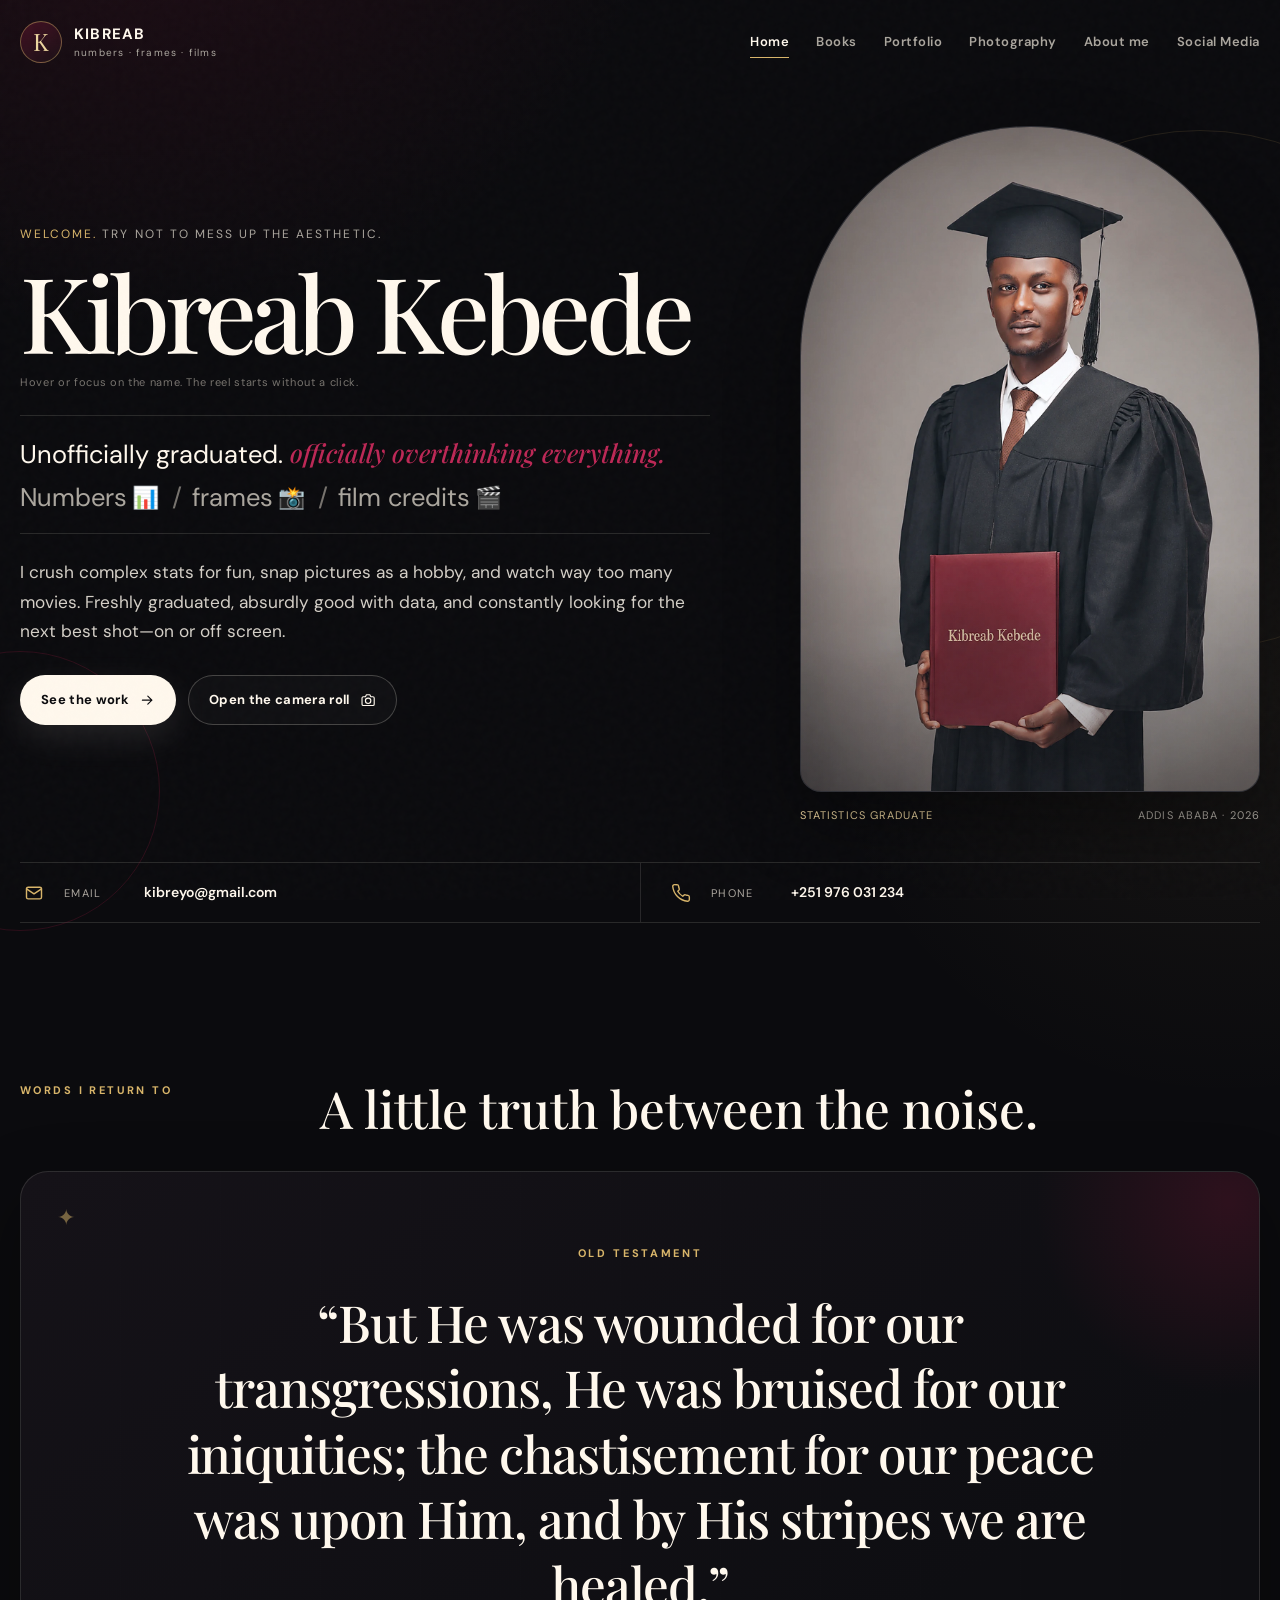
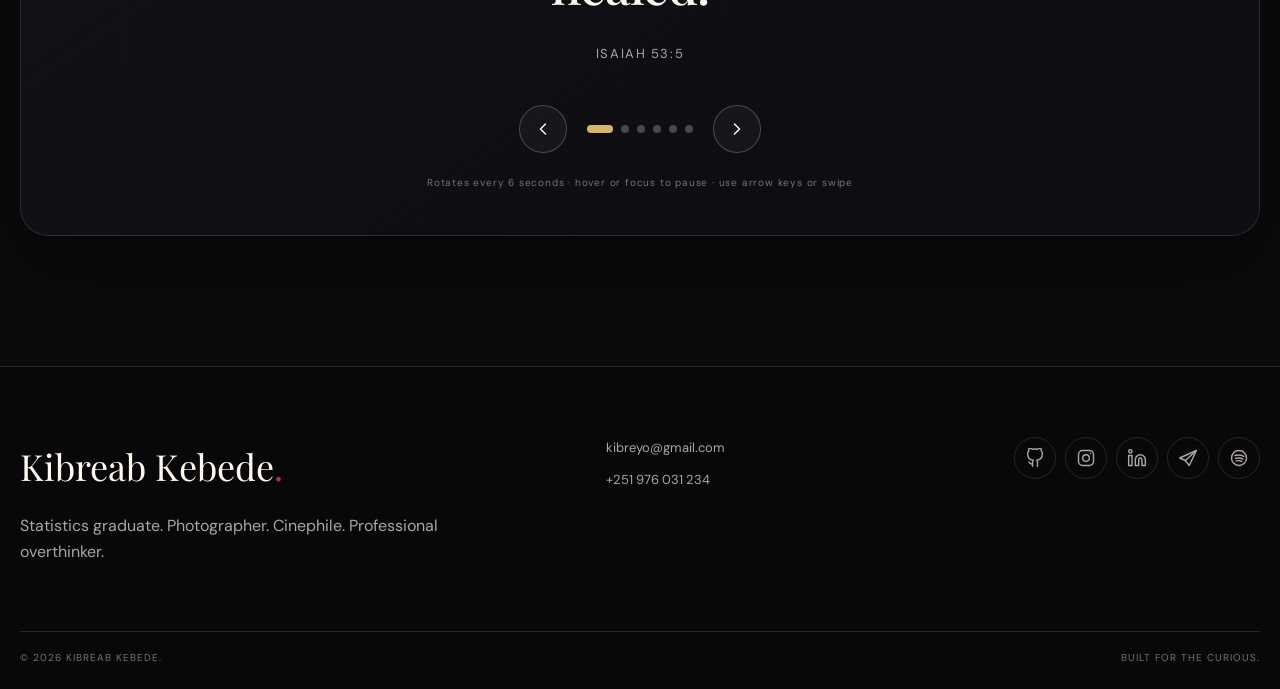
==== index.html @ a19b8426 "Add files via upload" ====
<!doctype html>
<html lang="en">
<head>
  <meta charset="utf-8">
  <meta name="viewport" content="width=device-width, initial-scale=1">
  <meta name="color-scheme" content="dark">
  <meta name="theme-color" content="#0b0b0e">
  <meta name="robots" content="index, follow, max-image-preview:large">
  <title>Kibreab Kebede | Numbers, Frames &amp; Film Credits</title>
  <meta name="description" content="Personal website of Kibreab Kebede, a Statistics graduate, photographer and cinephile based in Addis Ababa.">
  <meta property="og:type" content="website">
  <meta property="og:title" content="Kibreab Kebede | Numbers, Frames &amp; Film Credits">
  <meta property="og:description" content="Personal website of Kibreab Kebede, a Statistics graduate, photographer and cinephile based in Addis Ababa.">
  <meta property="og:image" content="./assets/images/og-card.jpg">
  <meta name="twitter:card" content="summary_large_image">
  <link rel="manifest" href="./site.webmanifest">
  <link rel="icon" type="image/png" href="./assets/images/favicon.png">
  <link rel="preconnect" href="https://fonts.googleapis.com">
  <link rel="preconnect" href="https://fonts.gstatic.com" crossorigin>
  <link href="https://fonts.googleapis.com/css2?family=DM+Sans:wght@400;500;600;700&family=Playfair+Display:ital,wght@0,500;0,600;1,500;1,600&display=swap" rel="stylesheet">
  <link rel="stylesheet" href="./assets/css/styles.css">
  <script type="application/ld+json">{"@context":"https://schema.org","@type":"Person","name":"Kibreab Kebede Debisa","alternateName":["Kibreab Kebede","Kibreabk"],"jobTitle":"B.Sc. Statistics Graduate","alumniOf":{"@type":"CollegeOrUniversity","name":"Addis Ababa University"},"address":{"@type":"PostalAddress","addressLocality":"Addis Ababa","addressCountry":"ET"},"email":"mailto:kibreyo@gmail.com","telephone":"+251976031234","sameAs":["https://github.com/Kibreabk","https://www.instagram.com/_bloodyo_/","https://www.linkedin.com/in/kibreab-k-debisa-b67534243/","https://t.me/kibreyo","https://open.spotify.com/user/31jcsq52xo3aqpzcsohljddeokte"]}</script>
  <noscript><style>[data-reveal]{opacity:1!important;transform:none!important}</style></noscript>
</head>
<body data-page="home">

<svg class="svg-sprite" aria-hidden="true" focusable="false">
  <symbol id="i-menu" viewBox="0 0 24 24"><path d="M4 7h16M4 12h16M4 17h16"/></symbol>
  <symbol id="i-close" viewBox="0 0 24 24"><path d="m6 6 12 12M18 6 6 18"/></symbol>
  <symbol id="i-arrow" viewBox="0 0 24 24"><path d="M5 12h14M13 6l6 6-6 6"/></symbol>
  <symbol id="i-external" viewBox="0 0 24 24"><path d="M14 4h6v6M20 4 10 14M20 14v5a1 1 0 0 1-1 1H5a1 1 0 0 1-1-1V5a1 1 0 0 1 1-1h5"/></symbol>
  <symbol id="i-download" viewBox="0 0 24 24"><path d="M12 3v12M7 10l5 5 5-5M5 21h14"/></symbol>
  <symbol id="i-mail" viewBox="0 0 24 24"><rect x="3" y="5" width="18" height="14" rx="2"/><path d="m3 7 9 6 9-6"/></symbol>
  <symbol id="i-phone" viewBox="0 0 24 24"><path d="M22 16.9v3a2 2 0 0 1-2.2 2A19.8 19.8 0 0 1 2.1 4.2 2 2 0 0 1 4.1 2h3a2 2 0 0 1 2 1.7c.1 1 .4 2 .7 2.8a2 2 0 0 1-.4 2.1L8.1 9.9a16 16 0 0 0 6 6l1.3-1.3a2 2 0 0 1 2.1-.4c.9.3 1.8.6 2.8.7a2 2 0 0 1 1.7 2Z"/></symbol>
  <symbol id="i-chevron-left" viewBox="0 0 24 24"><path d="m15 18-6-6 6-6"/></symbol>
  <symbol id="i-chevron-right" viewBox="0 0 24 24"><path d="m9 18 6-6-6-6"/></symbol>
  <symbol id="i-camera" viewBox="0 0 24 24"><path d="M14.5 4 16 7h3a2 2 0 0 1 2 2v9a2 2 0 0 1-2 2H5a2 2 0 0 1-2-2V9a2 2 0 0 1 2-2h3l1.5-3h5Z"/><circle cx="12" cy="13" r="4"/></symbol>
  <symbol id="i-book" viewBox="0 0 24 24"><path d="M4 4h6a4 4 0 0 1 4 4v12a4 4 0 0 0-4-4H4Z"/><path d="M20 4h-6v16a4 4 0 0 1 4-4h2Z"/></symbol>
  <symbol id="i-code" viewBox="0 0 24 24"><path d="m8 9-4 3 4 3M16 9l4 3-4 3M14 5l-4 14"/></symbol>
  <symbol id="i-play" viewBox="0 0 24 24"><path d="m8 5 11 7-11 7Z"/></symbol>
  <symbol id="i-github" viewBox="0 0 24 24"><path d="M15 22v-4a4.8 4.8 0 0 0-1-3.5c3.3-.4 6.8-1.6 6.8-7.4A5.8 5.8 0 0 0 19.3 3 5.4 5.4 0 0 0 19.1 0S17.9-.4 15 1.5a13.4 13.4 0 0 0-6 0C6.1-.4 4.9 0 4.9 0A5.4 5.4 0 0 0 4.7 3a5.8 5.8 0 0 0-1.5 4.1c0 5.8 3.5 7 6.8 7.4A4.8 4.8 0 0 0 9 18v4M9 19c-3 .9-3-1.5-4.2-2"/></symbol>
  <symbol id="i-linkedin" viewBox="0 0 24 24"><path d="M16 8a6 6 0 0 1 6 6v7h-4v-7a2 2 0 0 0-4 0v7h-4v-7a6 6 0 0 1 6-6ZM2 9h4v12H2z"/><circle cx="4" cy="4" r="2"/></symbol>
  <symbol id="i-instagram" viewBox="0 0 24 24"><rect x="3" y="3" width="18" height="18" rx="5"/><circle cx="12" cy="12" r="4"/><circle class="icon-fill" cx="17.5" cy="6.5" r=".9"/></symbol>
  <symbol id="i-telegram" viewBox="0 0 24 24"><path d="m22 3-8.5 18-4.8-6-6.7-3Z"/><path d="m8.7 15 4.2-3.6L22 3"/></symbol>
  <symbol id="i-spotify" viewBox="0 0 24 24"><circle cx="12" cy="12" r="9"/><path d="M7 9c3.8-1.1 7.7-.7 10.6 1M7.8 12.4c3-.8 6.4-.4 8.9.8M8.6 15.5c2.3-.6 4.9-.3 6.8.7"/></symbol>
  <symbol id="i-facebook" viewBox="0 0 24 24"><path d="M14 8h4V3h-4a6 6 0 0 0-6 6v3H5v5h3v5h5v-5h4l1-5h-5V9a1 1 0 0 1 1-1Z"/></symbol>
  <symbol id="i-cross" viewBox="0 0 24 24"><path d="M10 2h4v7h6v4h-6v9h-4v-9H4V9h6Z"/></symbol>
  <symbol id="i-music" viewBox="0 0 24 24"><path d="M9 18V5l10-2v13"/><circle cx="6" cy="18" r="3"/><circle cx="16" cy="16" r="3"/></symbol>
  <symbol id="i-walk" viewBox="0 0 24 24"><circle cx="13" cy="4" r="2"/><path d="m9 22 2-7-3-3 2-5 5 2 2 4M11 15l5 2 2 5M9 8 5 12"/></symbol>
  <symbol id="i-food" viewBox="0 0 24 24"><path d="M4 10h16M6 10c0-4 2.5-7 6-7s6 3 6 7M5 14h14a4 4 0 0 1-4 4H9a4 4 0 0 1-4-4ZM7 21h10"/></symbol>
  <symbol id="i-film" viewBox="0 0 24 24"><rect x="3" y="4" width="18" height="16" rx="2"/><path d="M7 4v16M17 4v16M3 9h4M3 15h4M17 9h4M17 15h4"/></symbol>
  <symbol id="i-football" viewBox="0 0 24 24"><circle cx="12" cy="12" r="9"/><path d="m12 7 4 3-1.5 5h-5L8 10ZM4 10l4 0M16 10l4-1M9.5 15l-2.5 4M14.5 15l2.5 4"/></symbol>
  <symbol id="i-basketball" viewBox="0 0 24 24"><circle cx="12" cy="12" r="9"/><path d="M3.5 8.5c5 2 8.5 6 10 12M20.5 15.5c-5-2-8.5-6-10-12M12 3c1.5 5 .5 10-4 17M3 12h18"/></symbol>
  <symbol id="i-map" viewBox="0 0 24 24"><path d="m3 6 6-3 6 3 6-3v15l-6 3-6-3-6 3Z"/><path d="M9 3v15M15 6v15"/></symbol>
  <symbol id="i-family" viewBox="0 0 24 24"><circle cx="9" cy="8" r="3"/><circle cx="17" cy="9" r="2.5"/><path d="M3 21v-3a6 6 0 0 1 12 0v3M14 15a5 5 0 0 1 7 4v2"/></symbol>
  <symbol id="i-age" viewBox="0 0 24 24"><path d="M6 21v-9h12v9M9 12V8h6v4M12 3v5"/><path d="M10 3h4"/></symbol>
  <symbol id="i-pause" viewBox="0 0 24 24"><path d="M8 5v14M16 5v14"/></symbol>
</svg>

<a class="skip-link" href="#main-content">Skip to main content</a>
<header class="site-header" data-header>
  <div class="shell header-inner">
    <a class="brand" href="./" aria-label="Kibreab Kebede — home">
      <span class="brand-monogram">K</span>
      <span class="brand-copy"><strong>Kibreab</strong><small>numbers · frames · films</small></span>
    </a>
    <button class="nav-toggle" type="button" aria-label="Open navigation" aria-controls="site-nav" aria-expanded="false" data-nav-toggle><svg class="" aria-hidden="true"><use href="#i-menu"></use></svg></button>
    <nav class="site-nav" id="site-nav" aria-label="Primary navigation" data-nav><a href="./" aria-current="page">Home</a><a href="books/">Books</a><a href="portfolio/">Portfolio</a><a href="photography/">Photography</a><a href="about/">About me</a><a href="social-media/">Social Media</a></nav>
  </div>
</header>
<main id="main-content" tabindex="-1">
<section class="home-hero" aria-labelledby="home-title">
  <div class="hero-orbit orbit-one" aria-hidden="true"></div><div class="hero-orbit orbit-two" aria-hidden="true"></div>
  <div class="shell hero-grid">
    <div class="hero-copy" data-reveal>
      <p class="hero-kicker"><span>Welcome.</span> Try not to mess up the aesthetic.</p>
      <div class="name-stage" data-name-stage tabindex="0" aria-describedby="name-instruction">
        <h1 class="name-display" id="home-title" data-name-display data-default-image="assets/images/photos/display/hero-kibreab.webp">Kibreab Kebede</h1>
        <div class="name-film" aria-hidden="true" data-name-film>
          <figure><img src="assets/images/photos/thumbs/modern-addis.webp" alt=""><span>numbers</span></figure>
          <figure><img src="assets/images/photos/thumbs/after-rain.webp" alt=""><span>frames</span></figure>
          <figure><img src="assets/images/photos/thumbs/moment-standing.webp" alt=""><span>stories</span></figure>
        </div>
      </div>
      <p class="name-instruction" id="name-instruction">Hover or focus on the name. The reel starts without a click.</p>
      <div class="kinetic-copy" aria-label="Personal headlines">
        <p><span>Unofficially graduated.</span> <em>officially overthinking everything.</em></p>
        <p class="creative-line"><span>Numbers <b aria-hidden="true">📊</b></span><span>frames <b aria-hidden="true">📸</b></span><span>film credits <b aria-hidden="true">🎬</b></span></p>
      </div>
      <p class="hero-bio">I crush complex stats for fun, snap pictures as a hobby, and watch way too many movies. Freshly graduated, absurdly good with data, and constantly looking for the next best shot—on or off screen.</p>
      <div class="hero-actions">
        <a class="button button-primary" href="portfolio/">See the work <svg class="" aria-hidden="true"><use href="#i-arrow"></use></svg></a>
        <a class="button button-ghost" href="photography/">Open the camera roll <svg class="" aria-hidden="true"><use href="#i-camera"></use></svg></a>
      </div>
    </div>
    <figure class="hero-portrait" data-reveal data-reveal-delay="1">
      <div class="portrait-number" aria-hidden="true">26</div>
      <div class="portrait-frame">
        <picture>
          <source srcset="assets/images/photos/display/hero-kibreab.webp 1920w, assets/images/photos/full/hero-kibreab.webp 3840w" sizes="(max-width: 820px) 92vw, 42vw" type="image/webp">
          <img src="assets/images/photos/display/hero-kibreab.webp" width="1278" height="1920" alt="Kibreab Kebede in graduation regalia holding a personalized diploma folder" fetchpriority="high">
        </picture>
      </div>
      <figcaption><span>Statistics graduate</span><span>Addis Ababa · 2026</span></figcaption>
    </figure>
  </div>
  <div class="shell contact-tape" data-reveal data-reveal-delay="2">
    <a href="mailto:kibreyo@gmail.com"><svg class="" aria-hidden="true"><use href="#i-mail"></use></svg><span>Email</span><strong>kibreyo@gmail.com</strong></a>
    <a href="tel:+251976031234"><svg class="" aria-hidden="true"><use href="#i-phone"></use></svg><span>Phone</span><strong>+251 976 031 234</strong></a>
  </div>
</section>
<section class="verse-section" aria-labelledby="verse-heading">
  <div class="shell">
    <div class="section-intro compact" data-reveal><p class="section-label">Words I return to</p><h2 id="verse-heading">A little truth between the noise.</h2></div>
    <div class="verse-carousel" data-verse-carousel tabindex="0" role="region" aria-roledescription="carousel" aria-label="Bible verses">
      <div class="verse-noise" aria-hidden="true"></div>
      <p class="verse-category" data-verse-category>OLD TESTAMENT</p>
      <div class="verse-slide" aria-live="polite" aria-atomic="true">
        <blockquote data-verse-text>“But He was wounded for our transgressions, He was bruised for our iniquities; the chastisement for our peace was upon Him, and by His stripes we are healed.”</blockquote>
        <cite data-verse-reference>Isaiah 53:5</cite>
      </div>
      <div class="verse-controls">
        <button type="button" class="round-button" data-verse-prev aria-label="Show previous Bible verse"><svg class="" aria-hidden="true"><use href="#i-chevron-left"></use></svg></button>
        <div class="verse-dots" data-verse-dots aria-label="Choose a Bible verse"></div>
        <button type="button" class="round-button" data-verse-next aria-label="Show next Bible verse"><svg class="" aria-hidden="true"><use href="#i-chevron-right"></use></svg></button>
      </div>
      <p class="carousel-note">Rotates every 6 seconds · hover or focus to pause · use arrow keys or swipe</p>
    </div>
  </div>
</section></main>

<footer class="site-footer">
  <div class="shell footer-grid">
    <div><a class="footer-brand" href="./">Kibreab Kebede<span>.</span></a><p>Statistics graduate. Photographer. Cinephile. Professional overthinker.</p></div>
    <div class="footer-links"><a href="mailto:kibreyo@gmail.com">kibreyo@gmail.com</a><a href="tel:+251976031234">+251 976 031 234</a></div>
    <div class="footer-social" aria-label="Social links">
      <a href="https://github.com/Kibreabk" target="_blank" rel="noopener noreferrer" aria-label="GitHub"><svg class="" aria-hidden="true"><use href="#i-github"></use></svg></a>
      <a href="https://www.instagram.com/_bloodyo_/" target="_blank" rel="noopener noreferrer" aria-label="Instagram"><svg class="" aria-hidden="true"><use href="#i-instagram"></use></svg></a>
      <a href="https://www.linkedin.com/in/kibreab-k-debisa-b67534243/" target="_blank" rel="noopener noreferrer" aria-label="LinkedIn"><svg class="" aria-hidden="true"><use href="#i-linkedin"></use></svg></a>
      <a href="https://t.me/kibreyo" target="_blank" rel="noopener noreferrer" aria-label="Telegram"><svg class="" aria-hidden="true"><use href="#i-telegram"></use></svg></a>
      <a href="https://open.spotify.com/user/31jcsq52xo3aqpzcsohljddeokte?si=e8adce74fa0a40b6" target="_blank" rel="noopener noreferrer" aria-label="Spotify"><svg class="" aria-hidden="true"><use href="#i-spotify"></use></svg></a>
    </div>
  </div>
  <div class="shell footer-bottom"><span>© <span data-year>2026</span> Kibreab Kebede.</span><span>Built for the curious.</span></div>
</footer>
<script src="./assets/js/main.js" defer></script>
<script src="./assets/js/verses.js" defer></script>
</body>
</html>
---- assets/css/styles.css ----
:root {
  --bg: #0b0b0e;
  --bg-soft: #111116;
  --surface: #15151b;
  --surface-2: #1b1a20;
  --surface-3: #221f25;
  --ink: #fff8ed;
  --muted: #aba69e;
  --muted-2: #77736e;
  --line: rgba(255, 248, 237, .12);
  --line-strong: rgba(255, 248, 237, .22);
  --burgundy: #8e183d;
  --burgundy-bright: #bd2856;
  --gold: #d8b56a;
  --gold-soft: #ecd59f;
  --blue: #5e8da0;
  --green: #1ed760;
  --telegram: #32a9e0;
  --linkedin: #0a66c2;
  --instagram: #d94682;
  --max: 1240px;
  --display: "Playfair Display", Georgia, serif;
  --sans: "DM Sans", system-ui, -apple-system, BlinkMacSystemFont, "Segoe UI", sans-serif;
  --ease: cubic-bezier(.2,.8,.2,1);
  --shadow: 0 28px 70px rgba(0,0,0,.38);
}

* { box-sizing: border-box; }
html { scroll-behavior: smooth; background: var(--bg); }
body {
  margin: 0;
  min-width: 320px;
  color: var(--ink);
  background:
    radial-gradient(circle at 10% -10%, rgba(142,24,61,.19), transparent 35rem),
    radial-gradient(circle at 96% 30%, rgba(216,181,106,.06), transparent 26rem),
    var(--bg);
  font-family: var(--sans);
  font-size: 16px;
  line-height: 1.65;
  overflow-x: hidden;
  text-rendering: optimizeLegibility;
  -webkit-font-smoothing: antialiased;
}
body::before {
  content: "";
  position: fixed;
  inset: 0;
  z-index: 50;
  pointer-events: none;
  opacity: .025;
  background-image: url("data:image/svg+xml,%3Csvg viewBox='0 0 180 180' xmlns='http://www.w3.org/2000/svg'%3E%3Cfilter id='n'%3E%3CfeTurbulence type='fractalNoise' baseFrequency='.72' numOctaves='3' stitchTiles='stitch'/%3E%3C/filter%3E%3Crect width='100%25' height='100%25' filter='url(%23n)' opacity='.8'/%3E%3C/svg%3E");
}
img { display: block; max-width: 100%; height: auto; }
a { color: inherit; text-decoration: none; }
button, input, textarea { font: inherit; }
button { color: inherit; }
::selection { background: var(--burgundy); color: white; }
:focus-visible { outline: 2px solid var(--gold); outline-offset: 4px; }

.svg-sprite { position: absolute; width: 0; height: 0; overflow: hidden; }
svg { width: 1.25em; height: 1.25em; fill: none; stroke: currentColor; stroke-width: 1.7; stroke-linecap: round; stroke-linejoin: round; }
.icon-fill { fill: currentColor; stroke: none; }
.shell { width: min(calc(100% - 40px), var(--max)); margin-inline: auto; }
.skip-link { position: fixed; left: 18px; top: -80px; z-index: 1000; padding: 12px 16px; background: var(--ink); color: var(--bg); border-radius: 10px; }
.skip-link:focus { top: 18px; }

.site-header {
  position: fixed;
  inset: 0 0 auto;
  z-index: 40;
  transition: background .35s var(--ease), border-color .35s var(--ease), transform .35s var(--ease);
  border-bottom: 1px solid transparent;
}
.site-header.is-scrolled { background: rgba(11,11,14,.84); backdrop-filter: blur(18px); border-color: var(--line); }
.header-inner { min-height: 84px; display: flex; align-items: center; justify-content: space-between; gap: 28px; }
.brand { display: inline-flex; align-items: center; gap: 12px; flex: none; }
.brand-monogram {
  display: grid; place-items: center; width: 42px; height: 42px;
  border: 1px solid rgba(216,181,106,.45); border-radius: 50%;
  font-family: var(--display); font-size: 24px; color: var(--gold-soft);
  background: linear-gradient(145deg, rgba(142,24,61,.35), rgba(255,255,255,.02));
}
.brand-copy { display: flex; flex-direction: column; line-height: 1.1; }
.brand-copy strong { font-size: 15px; letter-spacing: .08em; text-transform: uppercase; }
.brand-copy small { color: var(--muted); font-size: 10px; letter-spacing: .12em; margin-top: 5px; }
.site-nav { display: flex; align-items: center; justify-content: flex-end; gap: clamp(16px,2.1vw,32px); margin-left: auto; }
.site-nav a { position: relative; color: var(--muted); font-size: 13px; font-weight: 600; letter-spacing: .04em; padding: 12px 0; transition: color .25s; white-space: nowrap; }
.site-nav a::after { content: ""; position: absolute; left: 0; right: 100%; bottom: 7px; height: 1px; background: var(--gold); transition: right .3s var(--ease); }
.site-nav a:hover, .site-nav a[aria-current="page"] { color: var(--ink); }
.site-nav a:hover::after, .site-nav a[aria-current="page"]::after { right: 0; }
.nav-toggle { display: none; width: 44px; height: 44px; border: 1px solid var(--line); background: var(--surface); border-radius: 50%; align-items: center; justify-content: center; cursor: pointer; }

main { min-height: 80vh; }
[data-reveal] { opacity: 0; transform: translateY(24px); transition: opacity .8s var(--ease), transform .8s var(--ease); transition-delay: calc(var(--reveal-delay, 0) * 120ms); }
[data-reveal].is-visible { opacity: 1; transform: none; }
[data-reveal-delay="1"] { --reveal-delay: 1; }
[data-reveal-delay="2"] { --reveal-delay: 2; }

.button {
  display: inline-flex; align-items: center; justify-content: center; gap: 10px;
  min-height: 50px; padding: 12px 20px; border-radius: 999px; border: 1px solid transparent;
  font-weight: 700; font-size: 13px; letter-spacing: .025em; cursor: pointer;
  transition: transform .25s var(--ease), background .25s, color .25s, border-color .25s, box-shadow .25s;
}
.button:hover { transform: translateY(-2px); }
.button-primary { background: var(--ink); color: var(--bg); box-shadow: 0 12px 35px rgba(255,248,237,.1); }
.button-primary:hover { background: var(--gold-soft); box-shadow: 0 16px 40px rgba(216,181,106,.15); }
.button-ghost { border-color: var(--line-strong); background: rgba(255,255,255,.025); color: var(--ink); }
.button-ghost:hover { border-color: var(--gold); color: var(--gold-soft); }
.button-small { min-height: 42px; padding-inline: 16px; font-size: 12px; }
.text-button { display: inline-flex; align-items: center; gap: 8px; padding: 8px 0; border-bottom: 1px solid var(--line-strong); font-weight: 700; font-size: 13px; color: var(--gold-soft); transition: border-color .2s, color .2s; }
.text-button:hover { color: white; border-color: white; }
.round-button { width: 48px; height: 48px; border-radius: 50%; border: 1px solid var(--line-strong); background: rgba(255,255,255,.035); display: inline-grid; place-items: center; cursor: pointer; transition: transform .25s, border-color .25s, background .25s; }
.round-button:hover { transform: translateY(-2px); border-color: var(--gold); background: rgba(216,181,106,.08); }
.section-label, .page-kicker { color: var(--gold); font-size: 11px; font-weight: 700; letter-spacing: .22em; text-transform: uppercase; margin: 0 0 16px; }
.section-intro { display: grid; grid-template-columns: 260px 1fr; align-items: start; gap: 40px; margin-bottom: 52px; }
.section-intro h2, .collection-heading h2 { margin: 0; font-family: var(--display); font-size: clamp(34px,4vw,58px); font-weight: 500; line-height: 1.08; max-width: 850px; }
.section-intro.compact { margin-bottom: 34px; }

/* Home */
.home-hero { min-height: 100svh; padding: 126px 0 48px; position: relative; display: flex; flex-direction: column; justify-content: center; overflow: hidden; }
.hero-orbit { position: absolute; border: 1px solid rgba(216,181,106,.12); border-radius: 50%; pointer-events: none; }
.orbit-one { width: 520px; height: 520px; right: -180px; top: 130px; animation: slowSpin 28s linear infinite; }
.orbit-two { width: 280px; height: 280px; left: -120px; bottom: 40px; border-color: rgba(142,24,61,.25); animation: slowSpin 20s linear infinite reverse; }
@keyframes slowSpin { to { transform: rotate(360deg); } }
.hero-grid { display: grid; grid-template-columns: minmax(0,1.08fr) minmax(360px,.72fr); align-items: center; gap: clamp(40px,7vw,96px); }
.hero-copy { position: relative; z-index: 2; }
.hero-kicker { margin: 0 0 20px; font-size: 12px; text-transform: uppercase; letter-spacing: .17em; color: var(--muted); }
.hero-kicker span { color: var(--gold); }
.name-stage { position: relative; display: inline-block; margin-bottom: 10px; isolation: isolate; }
.name-display {
  position: relative; z-index: 2; margin: 0; max-width: 780px;
  font-family: var(--display); font-weight: 500; font-size: clamp(68px,8.2vw,126px); line-height: .86; letter-spacing: -.055em;
  transition: color .45s, filter .45s, transform .45s var(--ease); cursor: crosshair;
}
.name-stage.is-playing .name-display {
  color: transparent; -webkit-background-clip: text; background-clip: text;
  background-image: var(--name-image); background-size: cover; background-position: center 35%;
  filter: saturate(.92) contrast(1.1); transform: translateX(5px);
}
.name-film { position: absolute; inset: -28px -76px -24px -38px; z-index: 1; pointer-events: none; opacity: 0; transition: opacity .35s; }
.name-stage.is-playing .name-film { opacity: 1; }
.name-film figure { position: absolute; margin: 0; width: 92px; padding: 6px 6px 20px; background: #e8dfcf; box-shadow: 0 16px 28px rgba(0,0,0,.42); transform: scale(.7) rotate(var(--r)); opacity: 0; transition: transform .55s var(--ease), opacity .45s; }
.name-film figure:nth-child(1) { --r: -8deg; left: -42px; top: -42px; }
.name-film figure:nth-child(2) { --r: 7deg; right: -18px; top: -54px; }
.name-film figure:nth-child(3) { --r: -3deg; right: 34px; bottom: -46px; }
.name-stage.is-playing .name-film figure { transform: scale(1) rotate(var(--r)); opacity: 1; }
.name-film img { width: 100%; aspect-ratio: 1; object-fit: cover; }
.name-film span { color: #15151b; font-family: var(--display); font-size: 10px; position: absolute; bottom: 4px; left: 7px; }
.name-instruction { margin: 8px 0 24px; color: var(--muted-2); font-size: 11px; letter-spacing: .06em; }
.kinetic-copy { padding: 20px 0 18px; border-block: 1px solid var(--line); max-width: 730px; }
.kinetic-copy p { margin: 0; font-size: clamp(18px,2vw,28px); line-height: 1.32; }
.kinetic-copy p:first-child { overflow: hidden; }
.kinetic-copy p:first-child span { color: var(--ink); }
.kinetic-copy p:first-child em { color: var(--burgundy-bright); font-family: var(--display); font-weight: 500; }
.creative-line { display: flex; gap: 10px; flex-wrap: wrap; margin-top: 9px!important; color: var(--muted); }
.creative-line span { position: relative; display: inline-flex; align-items: center; gap: 5px; }
.creative-line span:not(:last-child)::after { content: "/"; color: var(--muted-2); margin-left: 8px; }
.creative-line b { font-style: normal; font-size: .85em; animation: emojiFloat 3s ease-in-out infinite; }
.creative-line span:nth-child(2) b { animation-delay: .35s; }
.creative-line span:nth-child(3) b { animation-delay: .7s; }
@keyframes emojiFloat { 50% { transform: translateY(-4px) rotate(4deg); } }
.hero-bio { max-width: 700px; color: #d4cfc7; font-size: clamp(16px,1.35vw,19px); line-height: 1.72; margin: 24px 0 28px; }
.hero-actions { display: flex; gap: 12px; flex-wrap: wrap; }
.hero-portrait { margin: 0; position: relative; justify-self: end; width: min(100%,500px); }
.portrait-frame { position: relative; overflow: hidden; border-radius: 260px 260px 24px 24px; background: var(--surface); box-shadow: var(--shadow); border: 1px solid rgba(255,255,255,.12); }
.portrait-frame::after { content: ""; position: absolute; inset: 0; background: linear-gradient(to top, rgba(11,11,14,.38), transparent 34%); pointer-events: none; }
.portrait-frame img { width: 100%; aspect-ratio: .69; object-fit: cover; object-position: center top; transition: transform 1.1s var(--ease); }
.hero-portrait:hover img { transform: scale(1.025); }
.portrait-number { position: absolute; right: -30px; top: -54px; font-family: var(--display); font-size: 160px; line-height: 1; color: transparent; -webkit-text-stroke: 1px rgba(216,181,106,.28); z-index: -1; }
.hero-portrait figcaption { display: flex; justify-content: space-between; gap: 18px; margin-top: 14px; color: var(--muted); font-size: 11px; text-transform: uppercase; letter-spacing: .1em; }
.hero-portrait figcaption span:first-child { color: var(--gold-soft); }
.contact-tape { margin-top: 38px; border-block: 1px solid var(--line); display: grid; grid-template-columns: 1fr 1fr; }
.contact-tape a { display: grid; grid-template-columns: 30px 70px 1fr; align-items: center; gap: 10px; padding: 18px 4px; transition: color .25s, background .25s; }
.contact-tape a + a { border-left: 1px solid var(--line); padding-left: 30px; }
.contact-tape a:hover { color: var(--gold-soft); background: rgba(255,255,255,.018); }
.contact-tape svg { color: var(--gold); }
.contact-tape span { color: var(--muted); font-size: 11px; text-transform: uppercase; letter-spacing: .12em; }
.contact-tape strong { font-size: 14px; font-weight: 600; }
.verse-section { padding: 110px 0 130px; }
.verse-carousel { position: relative; isolation: isolate; min-height: 430px; display: grid; place-items: center; text-align: center; padding: 72px clamp(24px,7vw,110px) 44px; border: 1px solid var(--line); border-radius: 28px; overflow: hidden; background: linear-gradient(145deg, #151218, #0e0e12 70%); box-shadow: var(--shadow); }
.verse-carousel::before { content: "✦"; position: absolute; top: 28px; left: 36px; color: rgba(216,181,106,.5); font-size: 22px; }
.verse-carousel::after { content: ""; position: absolute; width: 420px; height: 420px; border-radius: 50%; right: -180px; top: -180px; background: radial-gradient(circle, rgba(142,24,61,.24), transparent 65%); z-index: -1; }
.verse-noise { position: absolute; inset: 0; z-index: -1; opacity: .18; background: repeating-linear-gradient(90deg, transparent 0 99px, rgba(255,255,255,.03) 100px); }
.verse-category { margin: 0 0 28px; color: var(--gold); font-size: 11px; font-weight: 700; letter-spacing: .24em; }
.verse-slide { transition: opacity .35s var(--ease), transform .35s var(--ease); }
.verse-slide.is-changing { opacity: 0; transform: translateY(10px); }
.verse-slide blockquote { margin: 0 auto; max-width: 950px; font-family: var(--display); font-size: clamp(28px,4vw,54px); font-weight: 500; line-height: 1.28; letter-spacing: -.02em; }
.verse-slide cite { display: block; margin-top: 26px; color: var(--muted); font-style: normal; font-size: 13px; letter-spacing: .12em; text-transform: uppercase; }
.verse-controls { display: flex; align-items: center; justify-content: center; gap: 18px; margin-top: 40px; }
.verse-dots { display: flex; gap: 8px; min-width: 110px; justify-content: center; }
.verse-dot { width: 8px; height: 8px; border: 0; border-radius: 50%; background: rgba(255,255,255,.24); padding: 0; cursor: pointer; transition: width .25s, background .25s; }
.verse-dot[aria-current="true"] { width: 26px; border-radius: 8px; background: var(--gold); }
.carousel-note { margin: 22px 0 0; color: var(--muted-2); font-size: 10px; letter-spacing: .08em; }

/* Shared page hero */
.page-hero { position: relative; min-height: 68svh; display: flex; align-items: flex-end; padding: 160px 0 92px; overflow: hidden; border-bottom: 1px solid var(--line); }
.page-hero::before { content: ""; position: absolute; inset: 0; background: radial-gradient(circle at 75% 28%, rgba(142,24,61,.2), transparent 34rem); pointer-events: none; }
.page-hero-grid { position: relative; z-index: 1; display: grid; grid-template-columns: 1fr .6fr; align-items: end; gap: 60px; }
.page-hero h1 { margin: 0; font-family: var(--display); font-size: clamp(58px,8vw,112px); line-height: .92; letter-spacing: -.045em; font-weight: 500; }
.page-hero h1 em { color: var(--gold-soft); font-weight: 500; }
.page-hero p:not(.page-kicker) { max-width: 650px; margin: 28px 0 0; color: var(--muted); font-size: clamp(16px,1.5vw,20px); }
.page-hero-mark { justify-self: end; font-family: var(--display); font-size: clamp(150px,22vw,330px); line-height: .7; color: transparent; -webkit-text-stroke: 1px rgba(255,248,237,.13); }
.page-action-row { display: flex; gap: 12px; flex-wrap: wrap; margin-top: 32px; }
.collection-heading { display: grid; grid-template-columns: 80px 1fr; gap: 34px; align-items: start; margin-bottom: 50px; }
.collection-heading > span { font-family: var(--display); color: var(--gold); font-size: 22px; border-top: 1px solid var(--gold); padding-top: 8px; }

/* Books */
.page-hero-books::after { content: "BOOKS / NOTES / MARGINS"; position: absolute; right: -50px; top: 50%; color: rgba(255,255,255,.035); font-size: 70px; font-weight: 700; letter-spacing: .1em; transform: rotate(90deg); }
.books-section { padding: 110px 0 130px; }
.book-feature { display: grid; grid-template-columns: minmax(260px,.65fr) 1.35fr; gap: clamp(40px,7vw,96px); align-items: center; padding: clamp(28px,5vw,72px); border: 1px solid var(--line); background: linear-gradient(145deg, rgba(255,255,255,.035), rgba(255,255,255,.008)); border-radius: 28px; }
.book-cover-wrap { position: relative; max-width: 370px; margin-inline: auto; filter: drop-shadow(0 32px 42px rgba(0,0,0,.45)); }
.book-cover-wrap::after { content: ""; position: absolute; inset: 6px -10px -8px 8px; z-index: -1; background: #d7cfb8; border-radius: 3px; }
.book-cover-wrap img { width: 100%; border-radius: 3px; border: 1px solid rgba(255,255,255,.18); }
.reading-ribbon { position: absolute; z-index: 2; top: 18px; left: -18px; padding: 8px 13px; background: var(--burgundy); color: white; font-size: 10px; font-weight: 700; letter-spacing: .1em; text-transform: uppercase; box-shadow: 0 10px 20px rgba(0,0,0,.25); }
.book-author { color: var(--gold); text-transform: uppercase; letter-spacing: .16em; font-size: 11px; font-weight: 700; margin: 0 0 18px; }
.book-copy h3, .book-card-copy h3 { margin: 0; font-family: var(--display); font-size: clamp(38px,5vw,68px); line-height: 1.04; font-weight: 500; }
.book-copy h3 em { color: var(--gold-soft); }
.book-copy > p:not(.book-author), .book-card-copy > p:not(.book-author) { margin: 28px 0; color: #d0cbc4; font-size: 17px; line-height: 1.8; }
.book-status { display: flex; gap: 12px; flex-wrap: wrap; }
.book-status span, .finished-pill { padding: 8px 12px; border: 1px solid var(--line); border-radius: 999px; color: var(--muted); font-size: 10px; text-transform: uppercase; letter-spacing: .12em; }
.finished-heading { margin-top: 120px; }
.finished-grid { display: grid; grid-template-columns: 1fr 1fr; gap: 24px; }
.book-card { display: grid; grid-template-columns: 220px 1fr; gap: 34px; align-items: center; padding: 34px; border: 1px solid var(--line); border-radius: 24px; background: var(--surface); transition: border-color .3s, transform .3s var(--ease); }
.book-card:hover { border-color: rgba(216,181,106,.35); transform: translateY(-5px); }
.book-card .book-cover-wrap { width: 100%; }
.book-card-copy h3 { font-size: clamp(30px,3vw,46px); }
.book-card-copy > p:not(.book-author) { font-size: 14px; margin: 20px 0; }
.cover-credit { color: var(--muted-2); font-size: 11px; text-align: center; margin: 34px auto 0; }

/* Portfolio */
.portfolio-code { justify-self: end; width: min(100%,460px); padding: 32px; border: 1px solid var(--line); border-radius: 20px; background: rgba(255,255,255,.025); transform: rotate(-2deg); }
.portfolio-code span { display: block; color: var(--burgundy-bright); font-family: var(--display); font-size: 70px; line-height: 1; }
.portfolio-code code { display: block; margin-top: 18px; color: var(--gold-soft); white-space: normal; line-height: 1.7; }
.portfolio-section { padding: 110px 0 130px; }
.projects-grid { display: grid; grid-template-columns: 1fr 1fr; gap: 22px; }
.project-card { display: flex; flex-direction: column; min-height: 580px; border: 1px solid var(--line); border-radius: 24px; overflow: hidden; background: var(--surface); transition: transform .35s var(--ease), border-color .35s; }
.project-card:hover { transform: translateY(-6px); border-color: rgba(216,181,106,.28); }
.project-featured { grid-column: 1 / -1; min-height: 560px; display: grid; grid-template-columns: 1.05fr .95fr; }
.project-visual, .project-mini-visual { position: relative; min-height: 260px; overflow: hidden; background: #101014; border-bottom: 1px solid var(--line); }
.project-featured .project-visual { border-bottom: 0; border-right: 1px solid var(--line); min-height: 100%; }
.project-copy { padding: clamp(28px,4vw,48px); display: flex; flex-direction: column; flex: 1; }
.project-meta { display: flex; justify-content: space-between; gap: 14px; margin-bottom: 22px; color: var(--muted); font-size: 10px; text-transform: uppercase; letter-spacing: .12em; }
.project-meta span:first-child { color: var(--gold); }
.project-copy h2 { margin: 0; font-family: var(--display); font-size: clamp(32px,3.3vw,52px); font-weight: 500; line-height: 1.08; }
.project-copy > p { color: #cac5be; margin: 22px 0; }
.metric-row { display: grid; grid-template-columns: repeat(3,1fr); gap: 10px; margin: 8px 0 24px; }
.metric-row span { padding: 13px; border: 1px solid var(--line); border-radius: 12px; color: var(--muted); font-size: 10px; }
.metric-row strong { display: block; color: var(--ink); font-size: 22px; }
.card-actions { display: flex; flex-wrap: wrap; align-items: center; gap: 18px; margin-top: auto; }
.tag-row { display: flex; flex-wrap: wrap; gap: 8px; margin-top: auto; }
.tag-row span { padding: 7px 10px; border: 1px solid var(--line); border-radius: 999px; color: var(--muted); font-size: 10px; }
.project-state { margin: 18px 0 0!important; color: var(--muted-2)!important; font-size: 11px; font-style: italic; }
.churn-visual { display: grid; place-items: center; background: radial-gradient(circle at 70% 20%, rgba(142,24,61,.26), transparent 40%), #0f0f13; }
.chart-bars { position: absolute; inset: 25% 12% 14%; display: flex; align-items: end; gap: 6%; border-left: 1px solid var(--line); border-bottom: 1px solid var(--line); padding: 0 5%; }
.chart-bars i { flex: 1; height: var(--v); background: linear-gradient(to top, var(--burgundy), var(--gold)); border-radius: 8px 8px 0 0; opacity: .65; }
.churn-visual > svg { position: absolute; width: 76%; height: auto; color: var(--gold-soft); filter: drop-shadow(0 0 10px rgba(216,181,106,.25)); }
.churn-visual > svg path { fill: none; stroke: currentColor; stroke-width: 4; }
.project-mini-visual { display: grid; place-items: center; }
.project-mini-visual svg { width: 72%; height: 72%; }
.tree-visual svg path, .regression-visual .axis, .series-visual .grid { stroke: rgba(255,255,255,.18); }
.tree-visual svg g circle { fill: var(--burgundy); stroke: var(--gold); }
.regression-visual .trend, .series-visual .series { stroke: var(--gold); stroke-width: 3; }
.regression-visual svg g circle { fill: var(--burgundy-bright); stroke: none; }
.series-visual .grid { stroke-width: 1; }
.browser-visual { display: flex; align-items: flex-start; gap: 7px; padding: 25px; background: linear-gradient(145deg,#16161c,#0d0d11); }
.browser-visual > span { width: 9px; height: 9px; border-radius: 50%; background: var(--burgundy-bright); }
.browser-visual > span:nth-child(2) { background: var(--gold); }
.browser-visual > span:nth-child(3) { background: #6a9c7b; }
.browser-visual > div { position: absolute; inset: 54px 26px 25px; display: grid; place-items: center; border: 1px solid var(--line); font-family: var(--display); font-size: 70px; color: var(--gold-soft); }
.browser-visual.alternate > div { color: var(--burgundy-bright); }
.modal { width: min(1120px,calc(100% - 30px)); max-height: calc(100svh - 30px); padding: 0; border: 1px solid var(--line-strong); border-radius: 24px; color: var(--ink); background: var(--surface); box-shadow: 0 40px 120px rgba(0,0,0,.7); }
.modal::backdrop { background: rgba(3,3,5,.83); backdrop-filter: blur(8px); }
.modal-panel { padding: 24px; }
.modal-header { display: flex; align-items: center; justify-content: space-between; gap: 20px; padding: 0 0 20px; }
.modal-header h2 { margin: 0; font-family: var(--display); font-weight: 500; }
.pdf-shell { height: min(70svh,760px); border-radius: 14px; overflow: hidden; background: #2b2b2f; }
.pdf-shell iframe { width: 100%; height: 100%; border: 0; }
.modal-actions { display: flex; gap: 12px; margin-top: 18px; flex-wrap: wrap; }

/* Photography */
.photo-hero { min-height: 76svh; }
.photo-hero-bg { position: absolute; inset: 0; background: linear-gradient(90deg, rgba(11,11,14,.92) 0%, rgba(11,11,14,.72) 46%, rgba(11,11,14,.36) 100%), url("../images/photos/display/modern-addis.webp") center/cover; filter: saturate(.7) contrast(1.1); }
.camera-mark { justify-self: end; font-size: clamp(100px,16vw,240px); color: rgba(255,255,255,.13); }
.photo-section { padding: 110px 0 30px; }
.moments-section { padding-top: 120px; }
.photo-grid { display: grid; grid-template-columns: repeat(12,1fr); grid-auto-rows: 72px; gap: 14px; }
.photo-card { position: relative; grid-column: span 4; grid-row: span 7; padding: 0; border: 0; border-radius: 18px; overflow: hidden; background: var(--surface); cursor: zoom-in; color: white; }
.photo-card.photo-wide { grid-column: span 8; grid-row: span 6; }
.photo-card.photo-tall { grid-column: span 4; grid-row: span 8; }
.photo-card img { width: 100%; height: 100%; object-fit: cover; transition: transform .75s var(--ease), filter .55s; }
.photo-card:hover img, .photo-card:focus-visible img { transform: scale(1.035); filter: brightness(.72); }
.photo-overlay { position: absolute; inset: auto 0 0; padding: 26px 22px 20px; text-align: left; background: linear-gradient(transparent,rgba(0,0,0,.86)); transform: translateY(38px); transition: transform .45s var(--ease); }
.photo-card:hover .photo-overlay, .photo-card:focus-visible .photo-overlay { transform: none; }
.photo-overlay strong { display: block; font-family: var(--display); font-size: 26px; font-weight: 500; }
.photo-overlay small { display: block; max-width: 480px; color: rgba(255,255,255,.74); font-size: 11px; opacity: 0; transition: opacity .3s .12s; }
.photo-card:hover .photo-overlay small, .photo-card:focus-visible .photo-overlay small { opacity: 1; }
.coming-section { padding: 120px 0 140px; }
.coming-card { display: grid; grid-template-columns: 100px 1fr auto; gap: 40px; align-items: center; padding: clamp(32px,6vw,72px); border: 1px dashed rgba(216,181,106,.35); border-radius: 26px; background: linear-gradient(145deg,rgba(142,24,61,.08),rgba(255,255,255,.018)); }
.coming-number { font-family: var(--display); font-size: 72px; color: var(--burgundy-bright); }
.coming-card h2 { margin: 0; font-family: var(--display); font-size: clamp(36px,4.5vw,60px); font-weight: 500; }
.coming-card p:not(.section-label) { max-width: 720px; color: var(--muted); }
.coming-stamp { padding: 12px 18px; border: 1px solid var(--gold); border-radius: 50%; color: var(--gold); text-transform: uppercase; letter-spacing: .12em; font-size: 10px; transform: rotate(-8deg); }
.lightbox { width: min(1500px,calc(100% - 26px)); max-height: calc(100svh - 26px); background: #050507; overflow: hidden; }
.lightbox-panel { position: relative; min-height: 80svh; display: grid; place-items: center; padding: 18px; }
.lightbox img { max-height: calc(100svh - 110px); max-width: 100%; object-fit: contain; }
.lightbox-close { position: absolute; top: 18px; right: 18px; z-index: 2; background: rgba(11,11,14,.8); }
.lightbox-caption { position: absolute; bottom: 22px; left: 50%; transform: translateX(-50%); max-width: min(700px,80%); padding: 10px 16px; border-radius: 999px; background: rgba(11,11,14,.78); color: var(--muted); font-size: 12px; text-align: center; backdrop-filter: blur(10px); }

/* About */
.about-dossier { justify-self: end; width: min(100%,420px); display: grid; grid-template-columns: 90px 1fr; gap: 8px 20px; padding: 30px; border: 1px solid var(--line); background: rgba(255,255,255,.02); transform: rotate(2deg); }
.about-dossier span { color: var(--muted-2); font-size: 10px; letter-spacing: .12em; }
.about-dossier strong { color: var(--gold-soft); }
.about-section { padding: 100px 0; }
.about-card-grid { display: grid; grid-template-columns: 1fr 1fr; gap: 22px; }
.story-card { min-height: 360px; padding: clamp(30px,5vw,58px); border: 1px solid var(--line); border-radius: 24px; background: var(--surface); }
.story-card.faith-card { grid-column: 1 / -1; min-height: 340px; background: radial-gradient(circle at 82% 20%, rgba(216,181,106,.12), transparent 24rem), var(--surface); }
.story-icon { width: 52px; height: 52px; display: grid; place-items: center; border: 1px solid rgba(216,181,106,.35); border-radius: 50%; color: var(--gold); margin-bottom: 30px; }
.story-card h2, .wide-story h2, .debate-grid h2 { margin: 0 0 18px; font-family: var(--display); font-size: clamp(32px,3.4vw,50px); line-height: 1.08; font-weight: 500; }
.story-card p:not(.section-label), .wide-story p:not(.section-label), .debate-grid p:not(.section-label) { color: #cbc6bf; }
.music-section { background: #0e0e12; border-block: 1px solid var(--line); }
.music-grid { display: grid; grid-template-columns: repeat(3,1fr); gap: 18px; }
.music-grid article { padding: 36px; border-left: 1px solid var(--line); }
.music-grid article > span { font-family: var(--display); color: var(--burgundy-bright); font-size: 28px; }
.music-grid h3 { font-family: var(--display); font-size: 30px; font-weight: 500; margin: 36px 0 16px; }
.music-grid p { color: var(--muted); }
.lifestyle-grid { display: grid; gap: 22px; }
.wide-story { display: grid; grid-template-columns: 90px 1fr; gap: 24px; padding: clamp(34px,6vw,70px); border: 1px solid var(--line); border-radius: 24px; background: linear-gradient(145deg,var(--surface),#111116); }
.wide-story .story-icon { margin: 0; }
.food-story { background: radial-gradient(circle at 92% 40%,rgba(216,181,106,.11),transparent 25rem),var(--surface); }
.cinema-section { background: linear-gradient(to bottom,#08080a,#101014); border-block: 1px solid var(--line); }
.cinema-grid { display: grid; grid-template-columns: 1.15fr .85fr; gap: 22px; }
.cinema-main, .cinema-list { padding: clamp(32px,5vw,60px); border: 1px solid var(--line); border-radius: 24px; background: rgba(255,255,255,.025); }
.cinema-main h3 { font-family: var(--display); font-size: 30px; font-weight: 500; margin: 30px 0 12px; }
.cinema-main p { color: #cbc6bf; }
.cinema-list { display: grid; gap: 0; align-content: center; }
.cinema-list div { padding: 24px 0; border-bottom: 1px solid var(--line); }
.cinema-list div:last-child { border-bottom: 0; }
.cinema-list span { display: block; color: var(--muted-2); font-size: 10px; text-transform: uppercase; letter-spacing: .13em; margin-bottom: 7px; }
.cinema-list strong { font-size: 15px; }
.debate-grid { display: grid; grid-template-columns: repeat(3,1fr); gap: 22px; }
.debate-grid article { padding: 38px; border: 1px solid var(--line); border-radius: 22px; background: var(--surface); }
.debate-grid h2 { font-size: 34px; }

/* Social */
.social-orbit { justify-self: end; position: relative; width: 360px; height: 360px; border: 1px solid var(--line); border-radius: 50%; animation: slowSpin 32s linear infinite; }
.social-orbit::before, .social-orbit::after { content: ""; position: absolute; border: 1px solid var(--line); border-radius: 50%; inset: 55px; }
.social-orbit::after { inset: 110px; background: var(--burgundy); opacity: .2; }
.social-orbit span { position: absolute; width: 62px; height: 62px; display: grid; place-items: center; border-radius: 50%; background: var(--surface); border: 1px solid var(--line-strong); font-size: 24px; animation: slowSpin 32s linear infinite reverse; }
.social-orbit span:nth-child(1) { left: 15px; top: 55px; }
.social-orbit span:nth-child(2) { right: 16px; top: 66px; color: var(--green); }
.social-orbit span:nth-child(3) { left: 38%; bottom: -20px; }
.social-orbit span:nth-child(4) { left: -26px; bottom: 72px; color: var(--telegram); }
.social-section { padding: 110px 0 140px; }
.social-grid { display: grid; grid-template-columns: 1fr 1fr; gap: 18px; }
.social-card { position: relative; min-height: 210px; display: grid; grid-template-columns: 68px 1fr auto; gap: 22px; align-items: center; padding: 34px; border: 1px solid var(--line); border-radius: 22px; background: var(--surface); transition: transform .35s var(--ease), border-color .35s, background .35s; overflow: hidden; }
.social-card::before { content: ""; position: absolute; inset: auto auto -90px -90px; width: 190px; height: 190px; border-radius: 50%; background: var(--card-color,var(--burgundy)); opacity: .09; transition: transform .4s, opacity .4s; }
.social-card:hover { transform: translateY(-5px); border-color: color-mix(in srgb,var(--card-color,var(--gold)) 55%,transparent); background: #18181e; }
.social-card:hover::before { transform: scale(1.35); opacity: .14; }
.instagram-card { --card-color: var(--instagram); }
.linkedin-card { --card-color: var(--linkedin); }
.telegram-card { --card-color: var(--telegram); }
.spotify-card { --card-color: var(--green); }
.github-card { --card-color: #ddd; }
.mail-card { --card-color: var(--gold); }
.facebook-card { --card-color: #1877f2; }
.social-icon { width: 60px; height: 60px; display: grid; place-items: center; border-radius: 18px; background: color-mix(in srgb,var(--card-color) 13%,transparent); color: var(--card-color); font-size: 27px; position: relative; z-index: 1; }
.social-card p { margin: 0 0 4px; color: var(--muted); font-size: 10px; text-transform: uppercase; letter-spacing: .15em; }
.social-card strong { display: block; font-family: var(--display); font-size: 25px; font-weight: 500; }
.social-card small { display: block; margin-top: 8px; color: var(--muted); }
.social-arrow { color: var(--muted-2); transition: transform .25s, color .25s; }
.social-card:hover .social-arrow { transform: translate(4px,-4px); color: var(--card-color); }
.social-card.is-disabled { cursor: default; opacity: .65; }
.social-card.is-disabled:hover { transform: none; }
.soon-label { font-size: 10px; text-transform: uppercase; letter-spacing: .12em; color: var(--muted); }
.contact-ledger { margin-top: 90px; display: grid; grid-template-columns: 1fr 1.2fr; gap: 60px; padding: clamp(34px,6vw,70px); border: 1px solid var(--line); border-radius: 24px; }
.contact-ledger h2 { margin: 0; font-family: var(--display); font-size: clamp(36px,4vw,54px); font-weight: 500; }
.contact-ledger ul { list-style: none; margin: 0; padding: 0; }
.contact-ledger li { display: flex; justify-content: space-between; gap: 20px; padding: 18px 0; border-bottom: 1px solid var(--line); }
.contact-ledger li:last-child { border-bottom: 0; }
.contact-ledger li span { color: var(--muted); font-size: 11px; }
.contact-ledger li a { font-weight: 600; text-align: right; transition: color .2s; }
.contact-ledger li a:hover { color: var(--gold); }

/* Footer */
.site-footer { border-top: 1px solid var(--line); padding: 70px 0 22px; background: #08080a; }
.footer-grid { display: grid; grid-template-columns: 1.2fr .8fr auto; gap: 50px; align-items: start; }
.footer-brand { font-family: var(--display); font-size: 36px; }
.footer-brand span { color: var(--burgundy-bright); }
.footer-grid p { color: var(--muted); max-width: 430px; }
.footer-links { display: flex; flex-direction: column; gap: 10px; color: var(--muted); font-size: 13px; }
.footer-links a:hover { color: var(--gold); }
.footer-social { display: flex; gap: 9px; }
.footer-social a { width: 42px; height: 42px; display: grid; place-items: center; border: 1px solid var(--line); border-radius: 50%; color: var(--muted); transition: color .2s, border-color .2s, transform .2s; }
.footer-social a:hover { color: var(--gold); border-color: var(--gold); transform: translateY(-3px); }
.footer-bottom { margin-top: 50px; padding-top: 18px; border-top: 1px solid var(--line); display: flex; justify-content: space-between; color: var(--muted-2); font-size: 10px; text-transform: uppercase; letter-spacing: .1em; }
.not-found { min-height: 100svh; display: grid; place-items: center; padding: 140px 0 80px; text-align: center; }
.not-found h1 { margin: 0; font-family: var(--display); font-size: clamp(58px,9vw,120px); line-height: .95; font-weight: 500; }
.not-found h1 em { color: var(--gold-soft); }
.not-found p:not(.page-kicker) { color: var(--muted); margin: 28px auto; }

@media (max-width: 1060px) {
  .site-nav { gap: 15px; }
  .site-nav a { font-size: 11px; }
  .hero-grid { grid-template-columns: 1fr .72fr; gap: 42px; }
  .name-display { font-size: clamp(62px,8vw,94px); }
  .finished-grid { grid-template-columns: 1fr; }
  .project-featured { grid-template-columns: 1fr; }
  .project-featured .project-visual { min-height: 420px; border-right: 0; border-bottom: 1px solid var(--line); }
  .photo-card, .photo-card.photo-tall { grid-column: span 6; }
  .photo-card.photo-wide { grid-column: span 12; }
  .debate-grid { grid-template-columns: 1fr 1fr; }
  .debate-grid article:last-child { grid-column: 1/-1; }
}

@media (max-width: 820px) {
  .shell { width: min(calc(100% - 28px), var(--max)); }
  .header-inner { min-height: 72px; }
  .brand-copy small { display: none; }
  .nav-toggle { display: inline-flex; z-index: 45; }
  .site-nav { position: fixed; inset: 0; z-index: 44; display: flex; flex-direction: column; align-items: center; justify-content: center; gap: 18px; background: rgba(11,11,14,.97); backdrop-filter: blur(22px); opacity: 0; visibility: hidden; transform: translateY(-12px); transition: opacity .3s, visibility .3s, transform .3s; }
  .site-nav.is-open { opacity: 1; visibility: visible; transform: none; }
  .site-nav a { font-family: var(--display); font-size: clamp(28px,7vw,48px); color: var(--ink); }
  .site-nav a::after { bottom: 1px; }
  .home-hero { padding-top: 110px; min-height: auto; }
  .hero-grid, .page-hero-grid { grid-template-columns: 1fr; }
  .hero-copy { order: 0; }
  .hero-portrait { order: 1; justify-self: center; width: min(100%,430px); }
  .portrait-frame { border-radius: 220px 220px 22px 22px; }
  .name-stage { margin-top: 20px; }
  .name-display { font-size: clamp(60px,17vw,96px); }
  .name-film { display: none; }
  .name-instruction { display: none; }
  .contact-tape { grid-template-columns: 1fr; }
  .contact-tape a + a { border-left: 0; border-top: 1px solid var(--line); padding-left: 4px; }
  .verse-section { padding: 80px 0 95px; }
  .verse-carousel { min-height: 470px; padding: 60px 20px 32px; }
  .section-intro { grid-template-columns: 1fr; gap: 10px; }
  .page-hero { min-height: 62svh; padding: 130px 0 70px; }
  .page-hero-grid > :last-child { justify-self: start; }
  .page-hero-mark { display: none; }
  .portfolio-code { margin-top: 20px; }
  .book-feature { grid-template-columns: 1fr; }
  .book-card { grid-template-columns: 170px 1fr; }
  .projects-grid { grid-template-columns: 1fr; }
  .project-featured { grid-column: auto; }
  .photo-hero-bg { background: linear-gradient(0deg,rgba(11,11,14,.9),rgba(11,11,14,.45)),url("../images/photos/display/modern-addis.webp") center/cover; }
  .camera-mark { display: none; }
  .coming-card { grid-template-columns: 70px 1fr; }
  .coming-stamp { grid-column: 2; justify-self: start; }
  .about-card-grid, .music-grid, .cinema-grid, .social-grid, .contact-ledger { grid-template-columns: 1fr; }
  .story-card.faith-card { grid-column: auto; }
  .music-grid article { border-left: 0; border-top: 1px solid var(--line); }
  .debate-grid { grid-template-columns: 1fr; }
  .debate-grid article:last-child { grid-column: auto; }
  .social-orbit { justify-self: center!important; transform: scale(.78); margin-block: -20px; }
  .footer-grid { grid-template-columns: 1fr; }
}

@media (max-width: 600px) {
  body { font-size: 15px; }
  .brand-monogram { width: 38px; height: 38px; }
  .hero-kicker { line-height: 1.5; }
  .name-display { font-size: clamp(54px,18vw,78px); }
  .kinetic-copy p { font-size: 18px; }
  .creative-line { display: grid; gap: 3px; }
  .creative-line span:not(:last-child)::after { display: none; }
  .hero-actions .button, .page-action-row .button { width: 100%; }
  .hero-portrait figcaption { font-size: 9px; }
  .contact-tape a { grid-template-columns: 28px 1fr; }
  .contact-tape strong { grid-column: 2; }
  .verse-slide blockquote { font-size: 27px; }
  .verse-controls { gap: 10px; }
  .round-button { width: 44px; height: 44px; }
  .page-hero h1 { font-size: clamp(54px,17vw,82px); }
  .collection-heading { grid-template-columns: 48px 1fr; gap: 16px; }
  .collection-heading h2 { font-size: 34px; }
  .book-feature { padding: 24px; }
  .book-card { grid-template-columns: 1fr; padding: 24px; }
  .book-card .book-cover-wrap { max-width: 240px; }
  .book-copy h3, .book-card-copy h3 { font-size: 38px; }
  .project-featured .project-visual { min-height: 300px; }
  .project-copy { padding: 26px; }
  .metric-row { grid-template-columns: 1fr; }
  .photo-grid { display: grid; grid-template-columns: 1fr; grid-auto-rows: auto; }
  .photo-card, .photo-card.photo-wide, .photo-card.photo-tall { grid-column: auto; grid-row: auto; aspect-ratio: 4/5; }
  .photo-card.photo-wide { aspect-ratio: 4/3; }
  .photo-overlay { transform: none; }
  .photo-overlay small { opacity: 1; }
  .coming-card { grid-template-columns: 1fr; }
  .coming-number { font-size: 54px; }
  .coming-stamp { grid-column: auto; }
  .wide-story { grid-template-columns: 1fr; }
  .social-card { grid-template-columns: 54px 1fr; padding: 26px 22px; }
  .social-icon { width: 50px; height: 50px; border-radius: 14px; }
  .social-arrow, .soon-label { grid-column: 2; }
  .contact-ledger { padding: 26px; }
  .contact-ledger li { flex-direction: column; gap: 3px; }
  .contact-ledger li a { text-align: left; overflow-wrap: anywhere; }
  .footer-bottom { flex-direction: column; gap: 8px; }
}

@media (prefers-reduced-motion: reduce) {
  *, *::before, *::after { scroll-behavior: auto!important; animation-duration: .01ms!important; animation-iteration-count: 1!important; transition-duration: .01ms!important; }
  [data-reveal] { opacity: 1; transform: none; }
}
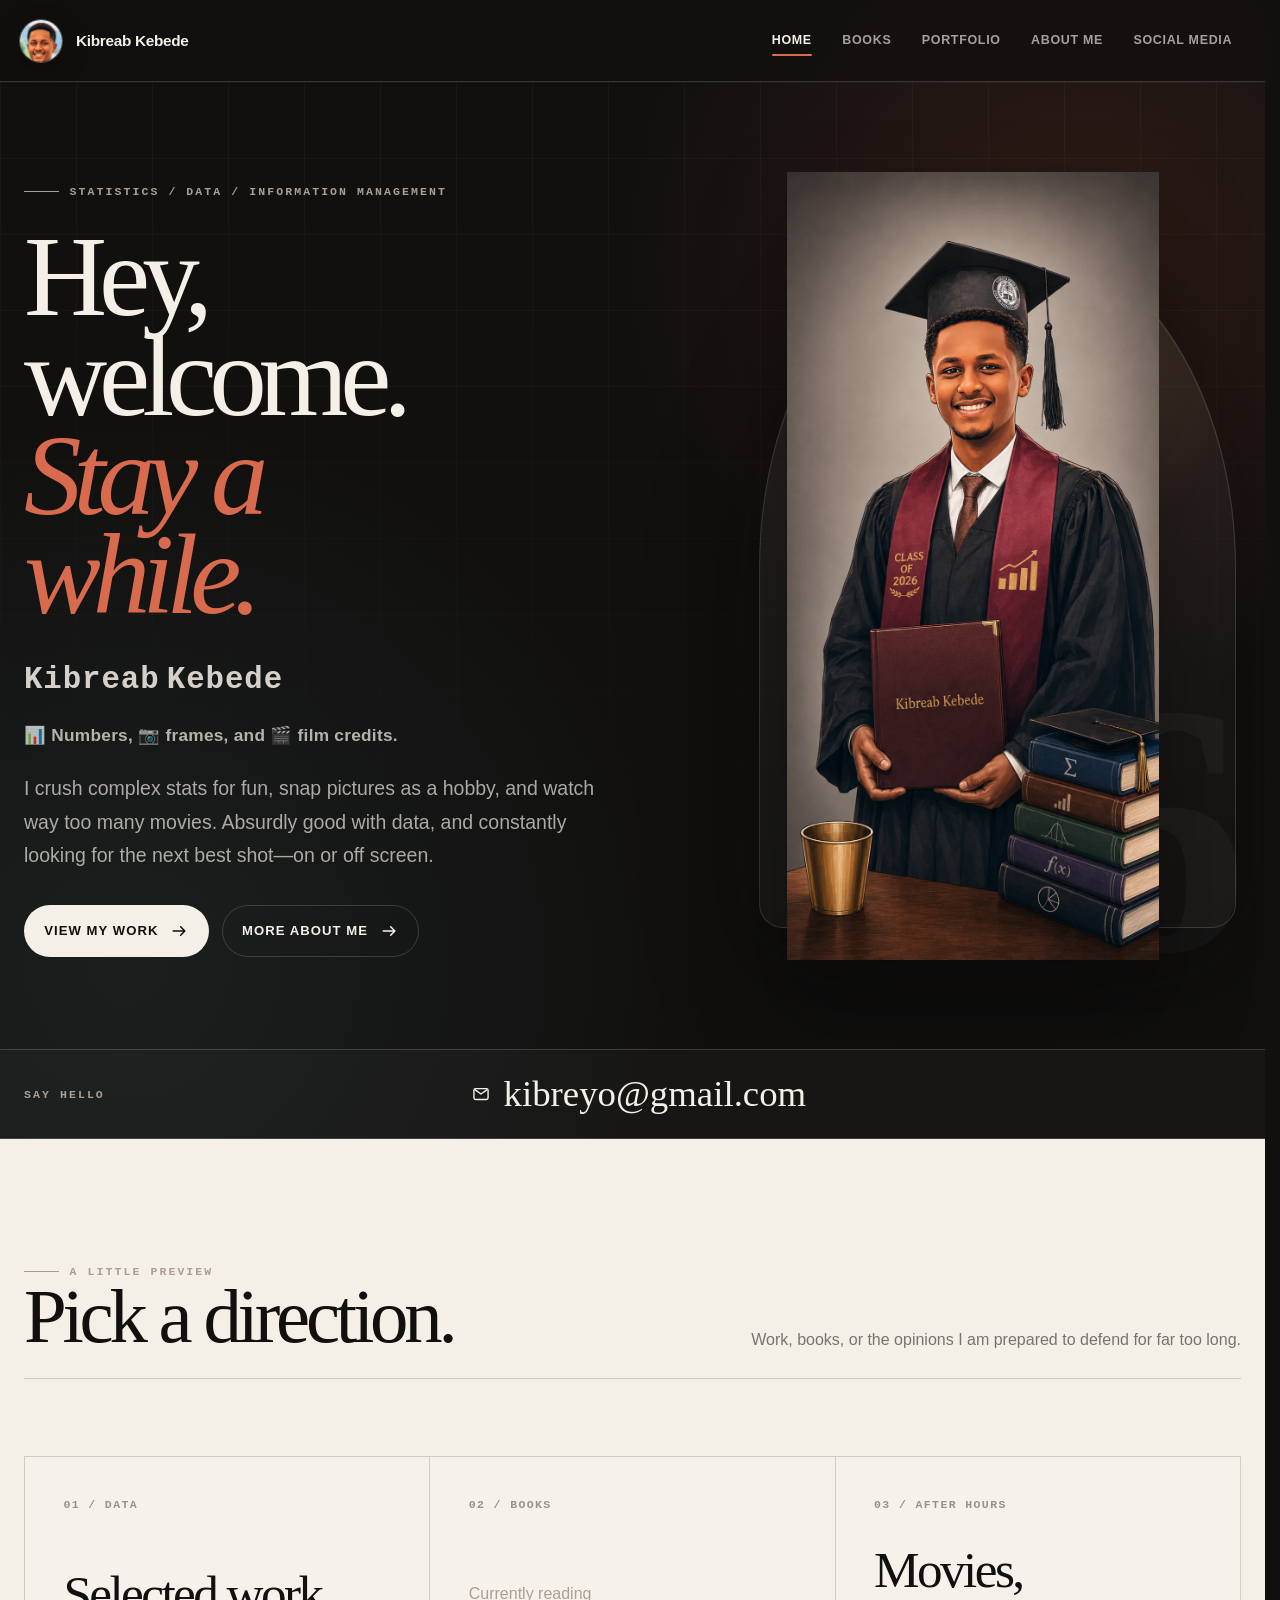
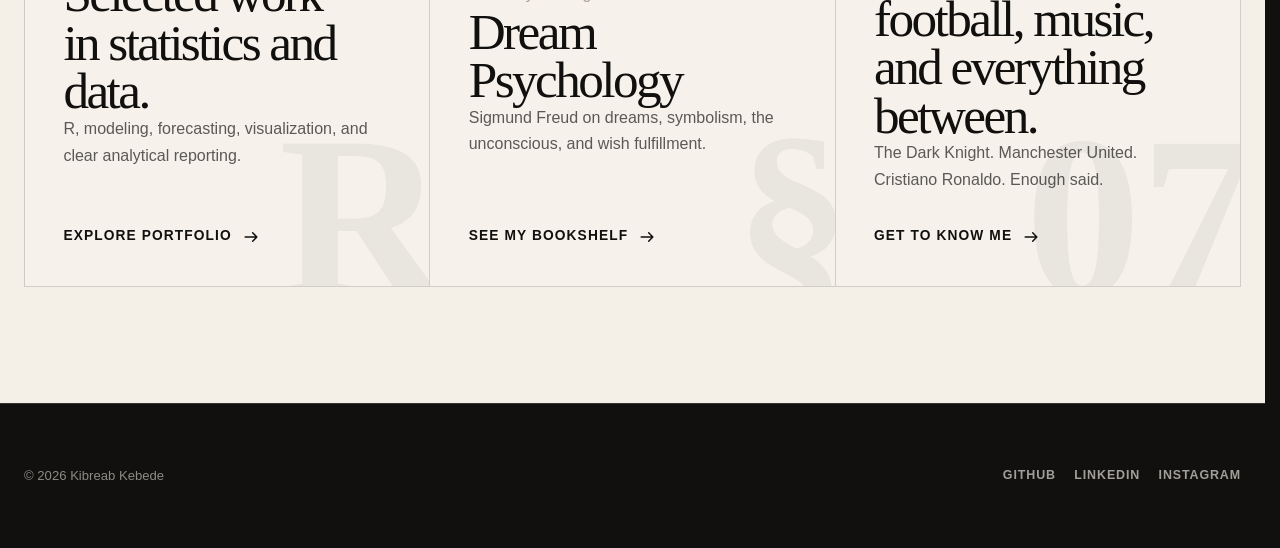
==== commit 3dbc8b4f: "new website Replace old portfolio with new website" ====
--- a/index.html
+++ b/index.html
@@ -3,147 +3,175 @@
 <head>
   <meta charset="utf-8">
   <meta name="viewport" content="width=device-width, initial-scale=1">
-  <meta name="color-scheme" content="dark">
-  <meta name="theme-color" content="#0b0b0e">
-  <meta name="robots" content="index, follow, max-image-preview:large">
-  <title>Kibreab Kebede | Numbers, Frames &amp; Film Credits</title>
-  <meta name="description" content="Personal website of Kibreab Kebede, a Statistics graduate, photographer and cinephile based in Addis Ababa.">
+  <title>Kibreab Kebede | Home</title>
+  <meta name="description" content="Kibreab Kebede's personal portfolio: statistics, data work, books, cinema, football, and the rest of the story.">
+  <meta name="theme-color" content="#11100f">
+  <link rel="canonical" href="https://kibreabk.github.io/kibreab-kebede/">
   <meta property="og:type" content="website">
-  <meta property="og:title" content="Kibreab Kebede | Numbers, Frames &amp; Film Credits">
-  <meta property="og:description" content="Personal website of Kibreab Kebede, a Statistics graduate, photographer and cinephile based in Addis Ababa.">
-  <meta property="og:image" content="./assets/images/og-card.jpg">
+  <meta property="og:title" content="Kibreab Kebede | Home">
+  <meta property="og:description" content="Statistics, data work, books, cinema, football, and the rest of the story.">
+  <meta property="og:url" content="https://kibreabk.github.io/kibreab-kebede/">
+  <meta property="og:image" content="https://kibreabk.github.io/kibreab-kebede/assets/images/social/social-preview.png">
   <meta name="twitter:card" content="summary_large_image">
-  <link rel="manifest" href="./site.webmanifest">
-  <link rel="icon" type="image/png" href="./assets/images/favicon.png">
-  <link rel="preconnect" href="https://fonts.googleapis.com">
-  <link rel="preconnect" href="https://fonts.gstatic.com" crossorigin>
-  <link href="https://fonts.googleapis.com/css2?family=DM+Sans:wght@400;500;600;700&family=Playfair+Display:ital,wght@0,500;0,600;1,500;1,600&display=swap" rel="stylesheet">
-  <link rel="stylesheet" href="./assets/css/styles.css">
-  <script type="application/ld+json">{"@context":"https://schema.org","@type":"Person","name":"Kibreab Kebede Debisa","alternateName":["Kibreab Kebede","Kibreabk"],"jobTitle":"B.Sc. Statistics Graduate","alumniOf":{"@type":"CollegeOrUniversity","name":"Addis Ababa University"},"address":{"@type":"PostalAddress","addressLocality":"Addis Ababa","addressCountry":"ET"},"email":"mailto:kibreyo@gmail.com","telephone":"+251976031234","sameAs":["https://github.com/Kibreabk","https://www.instagram.com/_bloodyo_/","https://www.linkedin.com/in/kibreab-k-debisa-b67534243/","https://t.me/kibreyo","https://open.spotify.com/user/31jcsq52xo3aqpzcsohljddeokte"]}</script>
-  <noscript><style>[data-reveal]{opacity:1!important;transform:none!important}</style></noscript>
+  <link rel="icon" type="image/png" sizes="32x32" href="assets/icons/favicon-32.png">
+  <link rel="apple-touch-icon" href="assets/icons/apple-touch-icon.png">
+  <link rel="manifest" href="site.webmanifest">
+  <link rel="stylesheet" href="assets/css/styles.css">
+  <script defer src="assets/js/site-data.js"></script>
+  <script defer src="assets/js/components.js"></script>
+  <script defer src="assets/js/main.js"></script>
+  <script type="application/ld+json">
+  {
+    "@context": "https://schema.org",
+    "@type": "Person",
+    "name": "Kibreab Kebede",
+    "url": "https://kibreabk.github.io/kibreab-kebede/",
+    "email": "mailto:kibreyo@gmail.com",
+    "sameAs": [
+      "https://github.com/Kibreabk",
+      "https://www.instagram.com/_bloodyo_/",
+      "https://www.linkedin.com/in/kibreab-k-debisa-b67534243/",
+      "https://x.com/KibreabKebede1",
+      "https://t.me/kibreyo"
+    ]
+  }
+  </script>
 </head>
-<body data-page="home">
+<body class="home-page">
+  <a class="skip-link" href="#main-content">Skip to main content</a>
 
-<svg class="svg-sprite" aria-hidden="true" focusable="false">
-  <symbol id="i-menu" viewBox="0 0 24 24"><path d="M4 7h16M4 12h16M4 17h16"/></symbol>
-  <symbol id="i-close" viewBox="0 0 24 24"><path d="m6 6 12 12M18 6 6 18"/></symbol>
-  <symbol id="i-arrow" viewBox="0 0 24 24"><path d="M5 12h14M13 6l6 6-6 6"/></symbol>
-  <symbol id="i-external" viewBox="0 0 24 24"><path d="M14 4h6v6M20 4 10 14M20 14v5a1 1 0 0 1-1 1H5a1 1 0 0 1-1-1V5a1 1 0 0 1 1-1h5"/></symbol>
-  <symbol id="i-download" viewBox="0 0 24 24"><path d="M12 3v12M7 10l5 5 5-5M5 21h14"/></symbol>
-  <symbol id="i-mail" viewBox="0 0 24 24"><rect x="3" y="5" width="18" height="14" rx="2"/><path d="m3 7 9 6 9-6"/></symbol>
-  <symbol id="i-phone" viewBox="0 0 24 24"><path d="M22 16.9v3a2 2 0 0 1-2.2 2A19.8 19.8 0 0 1 2.1 4.2 2 2 0 0 1 4.1 2h3a2 2 0 0 1 2 1.7c.1 1 .4 2 .7 2.8a2 2 0 0 1-.4 2.1L8.1 9.9a16 16 0 0 0 6 6l1.3-1.3a2 2 0 0 1 2.1-.4c.9.3 1.8.6 2.8.7a2 2 0 0 1 1.7 2Z"/></symbol>
-  <symbol id="i-chevron-left" viewBox="0 0 24 24"><path d="m15 18-6-6 6-6"/></symbol>
-  <symbol id="i-chevron-right" viewBox="0 0 24 24"><path d="m9 18 6-6-6-6"/></symbol>
-  <symbol id="i-camera" viewBox="0 0 24 24"><path d="M14.5 4 16 7h3a2 2 0 0 1 2 2v9a2 2 0 0 1-2 2H5a2 2 0 0 1-2-2V9a2 2 0 0 1 2-2h3l1.5-3h5Z"/><circle cx="12" cy="13" r="4"/></symbol>
-  <symbol id="i-book" viewBox="0 0 24 24"><path d="M4 4h6a4 4 0 0 1 4 4v12a4 4 0 0 0-4-4H4Z"/><path d="M20 4h-6v16a4 4 0 0 1 4-4h2Z"/></symbol>
-  <symbol id="i-code" viewBox="0 0 24 24"><path d="m8 9-4 3 4 3M16 9l4 3-4 3M14 5l-4 14"/></symbol>
-  <symbol id="i-play" viewBox="0 0 24 24"><path d="m8 5 11 7-11 7Z"/></symbol>
-  <symbol id="i-github" viewBox="0 0 24 24"><path d="M15 22v-4a4.8 4.8 0 0 0-1-3.5c3.3-.4 6.8-1.6 6.8-7.4A5.8 5.8 0 0 0 19.3 3 5.4 5.4 0 0 0 19.1 0S17.9-.4 15 1.5a13.4 13.4 0 0 0-6 0C6.1-.4 4.9 0 4.9 0A5.4 5.4 0 0 0 4.7 3a5.8 5.8 0 0 0-1.5 4.1c0 5.8 3.5 7 6.8 7.4A4.8 4.8 0 0 0 9 18v4M9 19c-3 .9-3-1.5-4.2-2"/></symbol>
-  <symbol id="i-linkedin" viewBox="0 0 24 24"><path d="M16 8a6 6 0 0 1 6 6v7h-4v-7a2 2 0 0 0-4 0v7h-4v-7a6 6 0 0 1 6-6ZM2 9h4v12H2z"/><circle cx="4" cy="4" r="2"/></symbol>
-  <symbol id="i-instagram" viewBox="0 0 24 24"><rect x="3" y="3" width="18" height="18" rx="5"/><circle cx="12" cy="12" r="4"/><circle class="icon-fill" cx="17.5" cy="6.5" r=".9"/></symbol>
-  <symbol id="i-telegram" viewBox="0 0 24 24"><path d="m22 3-8.5 18-4.8-6-6.7-3Z"/><path d="m8.7 15 4.2-3.6L22 3"/></symbol>
-  <symbol id="i-spotify" viewBox="0 0 24 24"><circle cx="12" cy="12" r="9"/><path d="M7 9c3.8-1.1 7.7-.7 10.6 1M7.8 12.4c3-.8 6.4-.4 8.9.8M8.6 15.5c2.3-.6 4.9-.3 6.8.7"/></symbol>
-  <symbol id="i-facebook" viewBox="0 0 24 24"><path d="M14 8h4V3h-4a6 6 0 0 0-6 6v3H5v5h3v5h5v-5h4l1-5h-5V9a1 1 0 0 1 1-1Z"/></symbol>
-  <symbol id="i-cross" viewBox="0 0 24 24"><path d="M10 2h4v7h6v4h-6v9h-4v-9H4V9h6Z"/></symbol>
-  <symbol id="i-music" viewBox="0 0 24 24"><path d="M9 18V5l10-2v13"/><circle cx="6" cy="18" r="3"/><circle cx="16" cy="16" r="3"/></symbol>
-  <symbol id="i-walk" viewBox="0 0 24 24"><circle cx="13" cy="4" r="2"/><path d="m9 22 2-7-3-3 2-5 5 2 2 4M11 15l5 2 2 5M9 8 5 12"/></symbol>
-  <symbol id="i-food" viewBox="0 0 24 24"><path d="M4 10h16M6 10c0-4 2.5-7 6-7s6 3 6 7M5 14h14a4 4 0 0 1-4 4H9a4 4 0 0 1-4-4ZM7 21h10"/></symbol>
-  <symbol id="i-film" viewBox="0 0 24 24"><rect x="3" y="4" width="18" height="16" rx="2"/><path d="M7 4v16M17 4v16M3 9h4M3 15h4M17 9h4M17 15h4"/></symbol>
-  <symbol id="i-football" viewBox="0 0 24 24"><circle cx="12" cy="12" r="9"/><path d="m12 7 4 3-1.5 5h-5L8 10ZM4 10l4 0M16 10l4-1M9.5 15l-2.5 4M14.5 15l2.5 4"/></symbol>
-  <symbol id="i-basketball" viewBox="0 0 24 24"><circle cx="12" cy="12" r="9"/><path d="M3.5 8.5c5 2 8.5 6 10 12M20.5 15.5c-5-2-8.5-6-10-12M12 3c1.5 5 .5 10-4 17M3 12h18"/></symbol>
-  <symbol id="i-map" viewBox="0 0 24 24"><path d="m3 6 6-3 6 3 6-3v15l-6 3-6-3-6 3Z"/><path d="M9 3v15M15 6v15"/></symbol>
-  <symbol id="i-family" viewBox="0 0 24 24"><circle cx="9" cy="8" r="3"/><circle cx="17" cy="9" r="2.5"/><path d="M3 21v-3a6 6 0 0 1 12 0v3M14 15a5 5 0 0 1 7 4v2"/></symbol>
-  <symbol id="i-age" viewBox="0 0 24 24"><path d="M6 21v-9h12v9M9 12V8h6v4M12 3v5"/><path d="M10 3h4"/></symbol>
-  <symbol id="i-pause" viewBox="0 0 24 24"><path d="M8 5v14M16 5v14"/></symbol>
-</svg>
+  <header class="site-header">
+    <div class="header-inner">
+      <a class="site-brand" href="index.html" aria-label="Kibreab Kebede home">
+        <span class="brand-avatar" aria-hidden="true">
+          <img src="assets/images/personal/brand-avatar.webp" width="720" height="720" alt="">
+        </span>
+        <span class="brand-name">Kibreab Kebede</span>
+      </a>
 
-<a class="skip-link" href="#main-content">Skip to main content</a>
-<header class="site-header" data-header>
-  <div class="shell header-inner">
-    <a class="brand" href="./" aria-label="Kibreab Kebede — home">
-      <span class="brand-monogram">K</span>
-      <span class="brand-copy"><strong>Kibreab</strong><small>numbers · frames · films</small></span>
-    </a>
-    <button class="nav-toggle" type="button" aria-label="Open navigation" aria-controls="site-nav" aria-expanded="false" data-nav-toggle><svg class="" aria-hidden="true"><use href="#i-menu"></use></svg></button>
-    <nav class="site-nav" id="site-nav" aria-label="Primary navigation" data-nav><a href="./" aria-current="page">Home</a><a href="books/">Books</a><a href="portfolio/">Portfolio</a><a href="photography/">Photography</a><a href="about/">About me</a><a href="social-media/">Social Media</a></nav>
-  </div>
-</header>
-<main id="main-content" tabindex="-1">
-<section class="home-hero" aria-labelledby="home-title">
-  <div class="hero-orbit orbit-one" aria-hidden="true"></div><div class="hero-orbit orbit-two" aria-hidden="true"></div>
-  <div class="shell hero-grid">
-    <div class="hero-copy" data-reveal>
-      <p class="hero-kicker"><span>Welcome.</span> Try not to mess up the aesthetic.</p>
-      <div class="name-stage" data-name-stage tabindex="0" aria-describedby="name-instruction">
-        <h1 class="name-display" id="home-title" data-name-display data-default-image="assets/images/photos/display/hero-kibreab.webp">Kibreab Kebede</h1>
-        <div class="name-film" aria-hidden="true" data-name-film>
-          <figure><img src="assets/images/photos/thumbs/modern-addis.webp" alt=""><span>numbers</span></figure>
-          <figure><img src="assets/images/photos/thumbs/after-rain.webp" alt=""><span>frames</span></figure>
-          <figure><img src="assets/images/photos/thumbs/moment-standing.webp" alt=""><span>stories</span></figure>
+      <button class="nav-toggle" type="button" aria-expanded="false" aria-controls="site-menu" aria-label="Open navigation" data-nav-toggle>
+        <span class="nav-toggle-lines" aria-hidden="true"></span>
+      </button>
+
+      <nav class="site-nav" id="site-menu" aria-label="Primary navigation" data-nav-menu data-open="false">
+        <ul>
+          <li><a href="index.html" aria-current="page">Home</a></li>
+          <li><a href="books.html">Books</a></li>
+          <li><a href="portfolio.html">Portfolio</a></li>
+          <li><a href="about.html">About Me</a></li>
+          <li><a href="social.html">Social Media</a></li>
+        </ul>
+      </nav>
+    </div>
+  </header>
+
+  <main id="main-content">
+    <section class="home-hero" data-home-hero data-name-state="rest">
+      <div class="container home-hero-grid">
+        <div class="hero-copy" data-reveal>
+          <span class="eyebrow">Statistics / Data / Information Management</span>
+          <h1 class="hero-headline">Hey, welcome.<span>Stay a while.</span></h1>
+
+          <p class="interactive-name" tabindex="0" data-interactive-name>
+            <span class="name-word" data-name-word="Kibreab">Kibreab</span>
+            <span class="name-word" data-name-word="Kebede">Kebede</span>
+          </p>
+
+          <p class="interest-line"><span aria-hidden="true">&#128202;</span> Numbers, <span aria-hidden="true">&#128247;</span> frames, and <span aria-hidden="true">&#127916;</span> film credits.</p>
+
+          <p class="hero-bio">I crush complex stats for fun, snap pictures as a hobby, and watch way too many movies. Absurdly good with data, and constantly looking for the next best shot&mdash;on or off screen.</p>
+
+          <div class="button-row hero-actions">
+            <a class="button" href="portfolio.html">View My Work
+              <svg class="icon" aria-hidden="true"><use href="assets/icons/symbols.svg#arrow-right"></use></svg>
+            </a>
+            <a class="button button-secondary" href="about.html">More About Me
+              <svg class="icon" aria-hidden="true"><use href="assets/icons/symbols.svg#arrow-right"></use></svg>
+            </a>
+          </div>
+        </div>
+
+        <figure class="hero-media" data-reveal>
+          <img class="hero-portrait" src="assets/images/personal/hero-portrait.webp" width="862" height="1825" alt="Illustrated portrait of Kibreab Kebede in academic dress, holding a personalized folder beside a stack of statistics books" fetchpriority="high">
+        </figure>
+      </div>
+    </section>
+
+    <section class="contact-strip" aria-labelledby="contact-heading">
+      <div class="container contact-strip-inner">
+        <p class="contact-label" id="contact-heading">Say hello</p>
+        <a class="email-link" href="mailto:kibreyo@gmail.com">
+          <svg class="icon" aria-hidden="true"><use href="assets/icons/symbols.svg#mail"></use></svg>
+          kibreyo@gmail.com
+        </a>
+      </div>
+    </section>
+
+    <section class="section home-previews" aria-labelledby="preview-heading">
+      <div class="container">
+        <div class="books-section-head" data-reveal>
+          <div>
+            <span class="eyebrow">A little preview</span>
+            <h2 class="section-title" id="preview-heading">Pick a direction.</h2>
+          </div>
+          <p>Work, books, or the opinions I am prepared to defend for far too long.</p>
+        </div>
+
+        <div class="preview-grid">
+          <article class="preview-card" data-reveal>
+            <span class="preview-number">01 / DATA</span>
+            <div>
+              <h3 class="preview-title">Selected work in statistics and data.</h3>
+              <p class="preview-copy">R, modeling, forecasting, visualization, and clear analytical reporting.</p>
+            </div>
+            <a class="text-link" href="portfolio.html">Explore Portfolio
+              <svg class="icon" aria-hidden="true"><use href="assets/icons/symbols.svg#arrow-right"></use></svg>
+            </a>
+            <span class="preview-accent" aria-hidden="true">R</span>
+          </article>
+
+          <article class="preview-card" data-reveal>
+            <span class="preview-number">02 / BOOKS</span>
+            <div>
+              <p class="muted">Currently reading</p>
+              <h3 class="preview-title">Dream Psychology</h3>
+              <p class="preview-copy">Sigmund Freud on dreams, symbolism, the unconscious, and wish fulfillment.</p>
+            </div>
+            <a class="text-link" href="books.html">See My Bookshelf
+              <svg class="icon" aria-hidden="true"><use href="assets/icons/symbols.svg#arrow-right"></use></svg>
+            </a>
+            <span class="preview-accent" aria-hidden="true">&#167;</span>
+          </article>
+
+          <article class="preview-card" data-reveal>
+            <span class="preview-number">03 / AFTER HOURS</span>
+            <div>
+              <h3 class="preview-title">Movies, football, music, and everything between.</h3>
+              <p class="preview-copy">The Dark Knight. Manchester United. Cristiano Ronaldo. Enough said.</p>
+            </div>
+            <a class="text-link" href="about.html">Get to Know Me
+              <svg class="icon" aria-hidden="true"><use href="assets/icons/symbols.svg#arrow-right"></use></svg>
+            </a>
+            <span class="preview-accent" aria-hidden="true">07</span>
+          </article>
         </div>
       </div>
-      <p class="name-instruction" id="name-instruction">Hover or focus on the name. The reel starts without a click.</p>
-      <div class="kinetic-copy" aria-label="Personal headlines">
-        <p><span>Unofficially graduated.</span> <em>officially overthinking everything.</em></p>
-        <p class="creative-line"><span>Numbers <b aria-hidden="true">📊</b></span><span>frames <b aria-hidden="true">📸</b></span><span>film credits <b aria-hidden="true">🎬</b></span></p>
-      </div>
-      <p class="hero-bio">I crush complex stats for fun, snap pictures as a hobby, and watch way too many movies. Freshly graduated, absurdly good with data, and constantly looking for the next best shot—on or off screen.</p>
-      <div class="hero-actions">
-        <a class="button button-primary" href="portfolio/">See the work <svg class="" aria-hidden="true"><use href="#i-arrow"></use></svg></a>
-        <a class="button button-ghost" href="photography/">Open the camera roll <svg class="" aria-hidden="true"><use href="#i-camera"></use></svg></a>
-      </div>
+    </section>
+  </main>
+
+  <footer class="site-footer">
+    <div class="container footer-inner">
+      <p class="footer-copy">&copy; <span data-current-year>2026</span> Kibreab Kebede</p>
+      <nav class="footer-links" aria-label="Footer links">
+        <a href="https://github.com/Kibreabk" target="_blank" rel="noopener noreferrer">GitHub</a>
+        <a href="https://www.linkedin.com/in/kibreab-k-debisa-b67534243/" target="_blank" rel="noopener noreferrer">LinkedIn</a>
+        <a href="https://www.instagram.com/_bloodyo_/" target="_blank" rel="noopener noreferrer">Instagram</a>
+      </nav>
     </div>
-    <figure class="hero-portrait" data-reveal data-reveal-delay="1">
-      <div class="portrait-number" aria-hidden="true">26</div>
-      <div class="portrait-frame">
-        <picture>
-          <source srcset="assets/images/photos/display/hero-kibreab.webp 1920w, assets/images/photos/full/hero-kibreab.webp 3840w" sizes="(max-width: 820px) 92vw, 42vw" type="image/webp">
-          <img src="assets/images/photos/display/hero-kibreab.webp" width="1278" height="1920" alt="Kibreab Kebede in graduation regalia holding a personalized diploma folder" fetchpriority="high">
-        </picture>
-      </div>
-      <figcaption><span>Statistics graduate</span><span>Addis Ababa · 2026</span></figcaption>
-    </figure>
-  </div>
-  <div class="shell contact-tape" data-reveal data-reveal-delay="2">
-    <a href="mailto:kibreyo@gmail.com"><svg class="" aria-hidden="true"><use href="#i-mail"></use></svg><span>Email</span><strong>kibreyo@gmail.com</strong></a>
-    <a href="tel:+251976031234"><svg class="" aria-hidden="true"><use href="#i-phone"></use></svg><span>Phone</span><strong>+251 976 031 234</strong></a>
-  </div>
-</section>
-<section class="verse-section" aria-labelledby="verse-heading">
-  <div class="shell">
-    <div class="section-intro compact" data-reveal><p class="section-label">Words I return to</p><h2 id="verse-heading">A little truth between the noise.</h2></div>
-    <div class="verse-carousel" data-verse-carousel tabindex="0" role="region" aria-roledescription="carousel" aria-label="Bible verses">
-      <div class="verse-noise" aria-hidden="true"></div>
-      <p class="verse-category" data-verse-category>OLD TESTAMENT</p>
-      <div class="verse-slide" aria-live="polite" aria-atomic="true">
-        <blockquote data-verse-text>“But He was wounded for our transgressions, He was bruised for our iniquities; the chastisement for our peace was upon Him, and by His stripes we are healed.”</blockquote>
-        <cite data-verse-reference>Isaiah 53:5</cite>
-      </div>
-      <div class="verse-controls">
-        <button type="button" class="round-button" data-verse-prev aria-label="Show previous Bible verse"><svg class="" aria-hidden="true"><use href="#i-chevron-left"></use></svg></button>
-        <div class="verse-dots" data-verse-dots aria-label="Choose a Bible verse"></div>
-        <button type="button" class="round-button" data-verse-next aria-label="Show next Bible verse"><svg class="" aria-hidden="true"><use href="#i-chevron-right"></use></svg></button>
-      </div>
-      <p class="carousel-note">Rotates every 6 seconds · hover or focus to pause · use arrow keys or swipe</p>
-    </div>
-  </div>
-</section></main>
+  </footer>
 
-<footer class="site-footer">
-  <div class="shell footer-grid">
-    <div><a class="footer-brand" href="./">Kibreab Kebede<span>.</span></a><p>Statistics graduate. Photographer. Cinephile. Professional overthinker.</p></div>
-    <div class="footer-links"><a href="mailto:kibreyo@gmail.com">kibreyo@gmail.com</a><a href="tel:+251976031234">+251 976 031 234</a></div>
-    <div class="footer-social" aria-label="Social links">
-      <a href="https://github.com/Kibreabk" target="_blank" rel="noopener noreferrer" aria-label="GitHub"><svg class="" aria-hidden="true"><use href="#i-github"></use></svg></a>
-      <a href="https://www.instagram.com/_bloodyo_/" target="_blank" rel="noopener noreferrer" aria-label="Instagram"><svg class="" aria-hidden="true"><use href="#i-instagram"></use></svg></a>
-      <a href="https://www.linkedin.com/in/kibreab-k-debisa-b67534243/" target="_blank" rel="noopener noreferrer" aria-label="LinkedIn"><svg class="" aria-hidden="true"><use href="#i-linkedin"></use></svg></a>
-      <a href="https://t.me/kibreyo" target="_blank" rel="noopener noreferrer" aria-label="Telegram"><svg class="" aria-hidden="true"><use href="#i-telegram"></use></svg></a>
-      <a href="https://open.spotify.com/user/31jcsq52xo3aqpzcsohljddeokte?si=e8adce74fa0a40b6" target="_blank" rel="noopener noreferrer" aria-label="Spotify"><svg class="" aria-hidden="true"><use href="#i-spotify"></use></svg></a>
-    </div>
-  </div>
-  <div class="shell footer-bottom"><span>© <span data-year>2026</span> Kibreab Kebede.</span><span>Built for the curious.</span></div>
-</footer>
-<script src="./assets/js/main.js" defer></script>
-<script src="./assets/js/verses.js" defer></script>
+  <button class="back-to-top" type="button" aria-label="Back to top" data-back-to-top data-visible="false">
+    <svg class="icon" aria-hidden="true"><use href="assets/icons/symbols.svg#arrow-up"></use></svg>
+  </button>
 </body>
-</html>+</html>
--- a/assets/css/styles.css
+++ b/assets/css/styles.css
@@ -1,507 +1,2715 @@
 :root {
-  --bg: #0b0b0e;
-  --bg-soft: #111116;
-  --surface: #15151b;
-  --surface-2: #1b1a20;
-  --surface-3: #221f25;
-  --ink: #fff8ed;
-  --muted: #aba69e;
-  --muted-2: #77736e;
-  --line: rgba(255, 248, 237, .12);
-  --line-strong: rgba(255, 248, 237, .22);
-  --burgundy: #8e183d;
-  --burgundy-bright: #bd2856;
-  --gold: #d8b56a;
-  --gold-soft: #ecd59f;
-  --blue: #5e8da0;
-  --green: #1ed760;
-  --telegram: #32a9e0;
-  --linkedin: #0a66c2;
-  --instagram: #d94682;
-  --max: 1240px;
-  --display: "Playfair Display", Georgia, serif;
-  --sans: "DM Sans", system-ui, -apple-system, BlinkMacSystemFont, "Segoe UI", sans-serif;
-  --ease: cubic-bezier(.2,.8,.2,1);
-  --shadow: 0 28px 70px rgba(0,0,0,.38);
-}
-
-* { box-sizing: border-box; }
-html { scroll-behavior: smooth; background: var(--bg); }
+  --ink: #11100f;
+  --ink-soft: #1b1917;
+  --paper: #f4efe7;
+  --paper-deep: #e7ddd0;
+  --muted: #aa9f94;
+  --line: rgba(244, 239, 231, 0.17);
+  --line-dark: rgba(17, 16, 15, 0.16);
+  --accent: #b84d34;
+  --accent-bright: #d86a4d;
+  --teal: #5b9088;
+  --gold: #c5a46d;
+  --red: #c53635;
+  --green: #294a3a;
+  --white: #fffdf8;
+  --shadow-sm: 0 16px 38px rgba(9, 8, 7, 0.12);
+  --shadow-lg: 0 40px 110px rgba(9, 8, 7, 0.34);
+  --radius-sm: 0.8rem;
+  --radius-md: 1.4rem;
+  --radius-lg: 2.4rem;
+  --container: 1240px;
+  --content: 780px;
+  --header-height: 82px;
+  --font-display: "Iowan Old Style", "Palatino Linotype", Palatino, "Book Antiqua", Georgia, serif;
+  --font-sans: "Avenir Next", Avenir, "Segoe UI", Helvetica, Arial, sans-serif;
+  --font-mono: "SFMono-Regular", Consolas, "Liberation Mono", monospace;
+  --ease-out: cubic-bezier(0.22, 1, 0.36, 1);
+  --ease-smooth: cubic-bezier(0.65, 0, 0.35, 1);
+}
+
+* {
+  box-sizing: border-box;
+}
+
+html {
+  scroll-behavior: smooth;
+  color-scheme: dark;
+  scrollbar-gutter: stable;
+}
+
 body {
   margin: 0;
   min-width: 320px;
-  color: var(--ink);
-  background:
-    radial-gradient(circle at 10% -10%, rgba(142,24,61,.19), transparent 35rem),
-    radial-gradient(circle at 96% 30%, rgba(216,181,106,.06), transparent 26rem),
-    var(--bg);
-  font-family: var(--sans);
-  font-size: 16px;
+  overflow-x: hidden;
+  background: var(--ink);
+  color: var(--paper);
+  font-family: var(--font-sans);
+  font-size: 1rem;
   line-height: 1.65;
-  overflow-x: hidden;
   text-rendering: optimizeLegibility;
   -webkit-font-smoothing: antialiased;
 }
+
 body::before {
   content: "";
   position: fixed;
   inset: 0;
-  z-index: 50;
+  z-index: 999;
   pointer-events: none;
-  opacity: .025;
-  background-image: url("data:image/svg+xml,%3Csvg viewBox='0 0 180 180' xmlns='http://www.w3.org/2000/svg'%3E%3Cfilter id='n'%3E%3CfeTurbulence type='fractalNoise' baseFrequency='.72' numOctaves='3' stitchTiles='stitch'/%3E%3C/filter%3E%3Crect width='100%25' height='100%25' filter='url(%23n)' opacity='.8'/%3E%3C/svg%3E");
-}
-img { display: block; max-width: 100%; height: auto; }
-a { color: inherit; text-decoration: none; }
-button, input, textarea { font: inherit; }
-button { color: inherit; }
-::selection { background: var(--burgundy); color: white; }
-:focus-visible { outline: 2px solid var(--gold); outline-offset: 4px; }
-
-.svg-sprite { position: absolute; width: 0; height: 0; overflow: hidden; }
-svg { width: 1.25em; height: 1.25em; fill: none; stroke: currentColor; stroke-width: 1.7; stroke-linecap: round; stroke-linejoin: round; }
-.icon-fill { fill: currentColor; stroke: none; }
-.shell { width: min(calc(100% - 40px), var(--max)); margin-inline: auto; }
-.skip-link { position: fixed; left: 18px; top: -80px; z-index: 1000; padding: 12px 16px; background: var(--ink); color: var(--bg); border-radius: 10px; }
-.skip-link:focus { top: 18px; }
-
+  opacity: 0.075;
+  background-image: url("../icons/grain.svg");
+  mix-blend-mode: soft-light;
+}
+
+body.nav-open,
+body.dialog-open {
+  overflow: hidden;
+}
+
+img,
+svg {
+  display: block;
+  max-width: 100%;
+}
+
+img {
+  height: auto;
+}
+
+button,
+a {
+  -webkit-tap-highlight-color: transparent;
+}
+
+button,
+input,
+textarea,
+select {
+  font: inherit;
+}
+
+button {
+  color: inherit;
+}
+
+h1,
+h2,
+h3,
+h4,
+p,
+figure,
+blockquote,
+dl,
+dd {
+  margin: 0;
+}
+
+ul,
+ol {
+  margin: 0;
+  padding: 0;
+  list-style: none;
+}
+
+a {
+  color: inherit;
+  text-decoration: none;
+}
+
+::selection {
+  background: var(--accent);
+  color: var(--white);
+}
+
+:focus-visible {
+  outline: 3px solid var(--accent-bright);
+  outline-offset: 5px;
+}
+
+.skip-link {
+  position: fixed;
+  z-index: 2000;
+  top: 0.75rem;
+  left: 0.75rem;
+  padding: 0.75rem 1rem;
+  border-radius: 999px;
+  background: var(--paper);
+  color: var(--ink);
+  font-weight: 800;
+  transform: translateY(-160%);
+  transition: transform 180ms ease;
+}
+
+.skip-link:focus {
+  transform: translateY(0);
+}
+
+.container {
+  width: min(calc(100% - 3rem), var(--container));
+  margin-inline: auto;
+}
+
+.narrow {
+  width: min(calc(100% - 3rem), var(--content));
+  margin-inline: auto;
+}
+
+.section {
+  position: relative;
+  padding-block: clamp(5rem, 9vw, 9rem);
+}
+
+.section-tight {
+  padding-block: clamp(3.5rem, 6vw, 6rem);
+}
+
+.eyebrow {
+  display: inline-flex;
+  align-items: center;
+  gap: 0.65rem;
+  color: var(--muted);
+  font-family: var(--font-mono);
+  font-size: 0.72rem;
+  font-weight: 700;
+  letter-spacing: 0.18em;
+  line-height: 1.2;
+  text-transform: uppercase;
+}
+
+.eyebrow::before {
+  content: "";
+  width: 2.2rem;
+  height: 1px;
+  background: currentColor;
+}
+
+.display-title {
+  max-width: 12ch;
+  font-family: var(--font-display);
+  font-size: clamp(3.5rem, 9vw, 8.8rem);
+  font-weight: 500;
+  letter-spacing: -0.065em;
+  line-height: 0.9;
+}
+
+.page-heading {
+  max-width: 10ch;
+  font-family: var(--font-display);
+  font-size: clamp(4rem, 10vw, 9.5rem);
+  font-weight: 500;
+  letter-spacing: -0.07em;
+  line-height: 0.85;
+}
+
+.section-title {
+  font-family: var(--font-display);
+  font-size: clamp(2.5rem, 6vw, 5.8rem);
+  font-weight: 500;
+  letter-spacing: -0.055em;
+  line-height: 0.95;
+}
+
+.lede {
+  max-width: 46rem;
+  color: rgba(244, 239, 231, 0.76);
+  font-size: clamp(1.08rem, 1.8vw, 1.35rem);
+  line-height: 1.65;
+}
+
+.muted {
+  color: var(--muted);
+}
+
+.icon {
+  width: 1.25rem;
+  height: 1.25rem;
+  flex: 0 0 auto;
+}
+
+.text-link {
+  display: inline-flex;
+  align-items: center;
+  gap: 0.55rem;
+  font-size: 0.86rem;
+  font-weight: 800;
+  letter-spacing: 0.08em;
+  text-transform: uppercase;
+}
+
+.text-link .icon {
+  transition: transform 220ms var(--ease-out);
+}
+
+.text-link:hover .icon,
+.text-link:focus-visible .icon {
+  transform: translateX(0.25rem);
+}
+
+.button {
+  display: inline-flex;
+  min-height: 3.25rem;
+  align-items: center;
+  justify-content: center;
+  gap: 0.65rem;
+  padding: 0.8rem 1.2rem;
+  border: 1px solid transparent;
+  border-radius: 999px;
+  background: var(--paper);
+  color: var(--ink);
+  font-size: 0.82rem;
+  font-weight: 850;
+  letter-spacing: 0.08em;
+  line-height: 1;
+  text-transform: uppercase;
+  cursor: pointer;
+  transition: transform 220ms var(--ease-out), box-shadow 220ms var(--ease-out), background 220ms ease, color 220ms ease;
+}
+
+.button:hover {
+  transform: translateY(-2px);
+  box-shadow: 0 14px 28px rgba(0, 0, 0, 0.18);
+}
+
+.button-secondary {
+  border-color: var(--line);
+  background: transparent;
+  color: var(--paper);
+}
+
+.button-secondary:hover {
+  background: rgba(255, 255, 255, 0.07);
+}
+
+.button-dark {
+  background: var(--ink);
+  color: var(--paper);
+}
+
+.button-ghost-dark {
+  border-color: var(--line-dark);
+  background: transparent;
+  color: var(--ink);
+}
+
+.button-row {
+  display: flex;
+  flex-wrap: wrap;
+  gap: 0.8rem;
+}
+
+.tag-list {
+  display: flex;
+  flex-wrap: wrap;
+  gap: 0.5rem;
+}
+
+.tag {
+  display: inline-flex;
+  align-items: center;
+  min-height: 2rem;
+  padding: 0.35rem 0.7rem;
+  border: 1px solid currentColor;
+  border-radius: 999px;
+  color: inherit;
+  font-family: var(--font-mono);
+  font-size: 0.68rem;
+  letter-spacing: 0.04em;
+  opacity: 0.72;
+}
+
+[data-reveal] {
+  opacity: 0;
+  transform: translateY(28px);
+  transition: opacity 780ms var(--ease-out), transform 780ms var(--ease-out);
+}
+
+[data-reveal][data-visible="true"] {
+  opacity: 1;
+  transform: translateY(0);
+}
+
+/* Header */
 .site-header {
+  position: sticky;
+  z-index: 1000;
+  top: 0;
+  height: var(--header-height);
+  border-bottom: 1px solid var(--line);
+  background: rgba(17, 16, 15, 0.78);
+  -webkit-backdrop-filter: blur(20px) saturate(120%);
+  backdrop-filter: blur(20px) saturate(120%);
+}
+
+.header-inner {
+  display: flex;
+  width: min(calc(100% - 2.4rem), var(--container));
+  height: 100%;
+  align-items: center;
+  justify-content: space-between;
+  margin-inline: auto;
+}
+
+.site-brand {
+  display: inline-flex;
+  align-items: center;
+  gap: 0.8rem;
+  font-weight: 800;
+  letter-spacing: -0.02em;
+}
+
+.brand-avatar {
+  width: 2.75rem;
+  height: 2.75rem;
+  overflow: hidden;
+  border: 1px solid rgba(255, 255, 255, 0.25);
+  border-radius: 50%;
+  background: var(--ink-soft);
+  box-shadow: 0 8px 24px rgba(0, 0, 0, 0.25);
+}
+
+.brand-avatar img {
+  width: 100%;
+  height: 100%;
+  object-fit: cover;
+}
+
+.brand-name {
+  font-size: 0.96rem;
+}
+
+.site-nav ul {
+  display: flex;
+  align-items: center;
+  gap: 0.2rem;
+}
+
+.site-nav a {
+  position: relative;
+  display: inline-flex;
+  min-height: 2.8rem;
+  align-items: center;
+  padding-inline: 0.85rem;
+  border-radius: 999px;
+  color: rgba(244, 239, 231, 0.65);
+  font-size: 0.78rem;
+  font-weight: 750;
+  letter-spacing: 0.055em;
+  text-transform: uppercase;
+  transition: color 180ms ease, background 180ms ease;
+}
+
+.site-nav a:hover,
+.site-nav a:focus-visible {
+  background: rgba(255, 255, 255, 0.06);
+  color: var(--paper);
+}
+
+.site-nav a[aria-current="page"] {
+  color: var(--paper);
+}
+
+.site-nav a[aria-current="page"]::after {
+  content: "";
+  position: absolute;
+  right: 0.85rem;
+  bottom: 0.45rem;
+  left: 0.85rem;
+  height: 2px;
+  border-radius: 999px;
+  background: var(--accent-bright);
+}
+
+.nav-toggle {
+  display: none;
+  width: 3rem;
+  height: 3rem;
+  place-items: center;
+  border: 1px solid var(--line);
+  border-radius: 50%;
+  background: transparent;
+  color: var(--paper);
+  cursor: pointer;
+}
+
+.nav-toggle-lines,
+.nav-toggle-lines::before,
+.nav-toggle-lines::after {
+  display: block;
+  width: 1.2rem;
+  height: 1px;
+  background: currentColor;
+  transition: transform 220ms var(--ease-out), opacity 160ms ease;
+}
+
+.nav-toggle-lines {
+  position: relative;
+}
+
+.nav-toggle-lines::before,
+.nav-toggle-lines::after {
+  content: "";
+  position: absolute;
+  left: 0;
+}
+
+.nav-toggle-lines::before {
+  top: -0.36rem;
+}
+
+.nav-toggle-lines::after {
+  top: 0.36rem;
+}
+
+.nav-toggle[aria-expanded="true"] .nav-toggle-lines {
+  background: transparent;
+}
+
+.nav-toggle[aria-expanded="true"] .nav-toggle-lines::before {
+  top: 0;
+  transform: rotate(45deg);
+}
+
+.nav-toggle[aria-expanded="true"] .nav-toggle-lines::after {
+  top: 0;
+  transform: rotate(-45deg);
+}
+
+/* Footer */
+.site-footer {
+  border-top: 1px solid var(--line);
+  background: var(--ink);
+}
+
+.footer-inner {
+  display: flex;
+  min-height: 9rem;
+  align-items: center;
+  justify-content: space-between;
+  gap: 2rem;
+}
+
+.footer-copy {
+  color: rgba(244, 239, 231, 0.55);
+  font-size: 0.82rem;
+}
+
+.footer-links {
+  display: flex;
+  flex-wrap: wrap;
+  gap: 1.15rem;
+}
+
+.footer-links a {
+  color: rgba(244, 239, 231, 0.64);
+  font-size: 0.78rem;
+  font-weight: 750;
+  letter-spacing: 0.07em;
+  text-transform: uppercase;
+  transition: color 180ms ease;
+}
+
+.footer-links a:hover {
+  color: var(--paper);
+}
+
+.back-to-top {
   position: fixed;
-  inset: 0 0 auto;
-  z-index: 40;
-  transition: background .35s var(--ease), border-color .35s var(--ease), transform .35s var(--ease);
-  border-bottom: 1px solid transparent;
-}
-.site-header.is-scrolled { background: rgba(11,11,14,.84); backdrop-filter: blur(18px); border-color: var(--line); }
-.header-inner { min-height: 84px; display: flex; align-items: center; justify-content: space-between; gap: 28px; }
-.brand { display: inline-flex; align-items: center; gap: 12px; flex: none; }
-.brand-monogram {
-  display: grid; place-items: center; width: 42px; height: 42px;
-  border: 1px solid rgba(216,181,106,.45); border-radius: 50%;
-  font-family: var(--display); font-size: 24px; color: var(--gold-soft);
-  background: linear-gradient(145deg, rgba(142,24,61,.35), rgba(255,255,255,.02));
-}
-.brand-copy { display: flex; flex-direction: column; line-height: 1.1; }
-.brand-copy strong { font-size: 15px; letter-spacing: .08em; text-transform: uppercase; }
-.brand-copy small { color: var(--muted); font-size: 10px; letter-spacing: .12em; margin-top: 5px; }
-.site-nav { display: flex; align-items: center; justify-content: flex-end; gap: clamp(16px,2.1vw,32px); margin-left: auto; }
-.site-nav a { position: relative; color: var(--muted); font-size: 13px; font-weight: 600; letter-spacing: .04em; padding: 12px 0; transition: color .25s; white-space: nowrap; }
-.site-nav a::after { content: ""; position: absolute; left: 0; right: 100%; bottom: 7px; height: 1px; background: var(--gold); transition: right .3s var(--ease); }
-.site-nav a:hover, .site-nav a[aria-current="page"] { color: var(--ink); }
-.site-nav a:hover::after, .site-nav a[aria-current="page"]::after { right: 0; }
-.nav-toggle { display: none; width: 44px; height: 44px; border: 1px solid var(--line); background: var(--surface); border-radius: 50%; align-items: center; justify-content: center; cursor: pointer; }
-
-main { min-height: 80vh; }
-[data-reveal] { opacity: 0; transform: translateY(24px); transition: opacity .8s var(--ease), transform .8s var(--ease); transition-delay: calc(var(--reveal-delay, 0) * 120ms); }
-[data-reveal].is-visible { opacity: 1; transform: none; }
-[data-reveal-delay="1"] { --reveal-delay: 1; }
-[data-reveal-delay="2"] { --reveal-delay: 2; }
-
-.button {
-  display: inline-flex; align-items: center; justify-content: center; gap: 10px;
-  min-height: 50px; padding: 12px 20px; border-radius: 999px; border: 1px solid transparent;
-  font-weight: 700; font-size: 13px; letter-spacing: .025em; cursor: pointer;
-  transition: transform .25s var(--ease), background .25s, color .25s, border-color .25s, box-shadow .25s;
-}
-.button:hover { transform: translateY(-2px); }
-.button-primary { background: var(--ink); color: var(--bg); box-shadow: 0 12px 35px rgba(255,248,237,.1); }
-.button-primary:hover { background: var(--gold-soft); box-shadow: 0 16px 40px rgba(216,181,106,.15); }
-.button-ghost { border-color: var(--line-strong); background: rgba(255,255,255,.025); color: var(--ink); }
-.button-ghost:hover { border-color: var(--gold); color: var(--gold-soft); }
-.button-small { min-height: 42px; padding-inline: 16px; font-size: 12px; }
-.text-button { display: inline-flex; align-items: center; gap: 8px; padding: 8px 0; border-bottom: 1px solid var(--line-strong); font-weight: 700; font-size: 13px; color: var(--gold-soft); transition: border-color .2s, color .2s; }
-.text-button:hover { color: white; border-color: white; }
-.round-button { width: 48px; height: 48px; border-radius: 50%; border: 1px solid var(--line-strong); background: rgba(255,255,255,.035); display: inline-grid; place-items: center; cursor: pointer; transition: transform .25s, border-color .25s, background .25s; }
-.round-button:hover { transform: translateY(-2px); border-color: var(--gold); background: rgba(216,181,106,.08); }
-.section-label, .page-kicker { color: var(--gold); font-size: 11px; font-weight: 700; letter-spacing: .22em; text-transform: uppercase; margin: 0 0 16px; }
-.section-intro { display: grid; grid-template-columns: 260px 1fr; align-items: start; gap: 40px; margin-bottom: 52px; }
-.section-intro h2, .collection-heading h2 { margin: 0; font-family: var(--display); font-size: clamp(34px,4vw,58px); font-weight: 500; line-height: 1.08; max-width: 850px; }
-.section-intro.compact { margin-bottom: 34px; }
+  z-index: 950;
+  right: 1.25rem;
+  bottom: 1.25rem;
+  display: grid;
+  width: 3.2rem;
+  height: 3.2rem;
+  place-items: center;
+  border: 1px solid rgba(255, 255, 255, 0.22);
+  border-radius: 50%;
+  background: rgba(17, 16, 15, 0.86);
+  color: var(--paper);
+  box-shadow: var(--shadow-sm);
+  cursor: pointer;
+  opacity: 0;
+  pointer-events: none;
+  transform: translateY(1rem);
+  transition: opacity 200ms ease, transform 200ms var(--ease-out);
+}
+
+.back-to-top[data-visible="true"] {
+  opacity: 1;
+  pointer-events: auto;
+  transform: translateY(0);
+}
 
 /* Home */
-.home-hero { min-height: 100svh; padding: 126px 0 48px; position: relative; display: flex; flex-direction: column; justify-content: center; overflow: hidden; }
-.hero-orbit { position: absolute; border: 1px solid rgba(216,181,106,.12); border-radius: 50%; pointer-events: none; }
-.orbit-one { width: 520px; height: 520px; right: -180px; top: 130px; animation: slowSpin 28s linear infinite; }
-.orbit-two { width: 280px; height: 280px; left: -120px; bottom: 40px; border-color: rgba(142,24,61,.25); animation: slowSpin 20s linear infinite reverse; }
-@keyframes slowSpin { to { transform: rotate(360deg); } }
-.hero-grid { display: grid; grid-template-columns: minmax(0,1.08fr) minmax(360px,.72fr); align-items: center; gap: clamp(40px,7vw,96px); }
-.hero-copy { position: relative; z-index: 2; }
-.hero-kicker { margin: 0 0 20px; font-size: 12px; text-transform: uppercase; letter-spacing: .17em; color: var(--muted); }
-.hero-kicker span { color: var(--gold); }
-.name-stage { position: relative; display: inline-block; margin-bottom: 10px; isolation: isolate; }
-.name-display {
-  position: relative; z-index: 2; margin: 0; max-width: 780px;
-  font-family: var(--display); font-weight: 500; font-size: clamp(68px,8.2vw,126px); line-height: .86; letter-spacing: -.055em;
-  transition: color .45s, filter .45s, transform .45s var(--ease); cursor: crosshair;
-}
-.name-stage.is-playing .name-display {
-  color: transparent; -webkit-background-clip: text; background-clip: text;
-  background-image: var(--name-image); background-size: cover; background-position: center 35%;
-  filter: saturate(.92) contrast(1.1); transform: translateX(5px);
-}
-.name-film { position: absolute; inset: -28px -76px -24px -38px; z-index: 1; pointer-events: none; opacity: 0; transition: opacity .35s; }
-.name-stage.is-playing .name-film { opacity: 1; }
-.name-film figure { position: absolute; margin: 0; width: 92px; padding: 6px 6px 20px; background: #e8dfcf; box-shadow: 0 16px 28px rgba(0,0,0,.42); transform: scale(.7) rotate(var(--r)); opacity: 0; transition: transform .55s var(--ease), opacity .45s; }
-.name-film figure:nth-child(1) { --r: -8deg; left: -42px; top: -42px; }
-.name-film figure:nth-child(2) { --r: 7deg; right: -18px; top: -54px; }
-.name-film figure:nth-child(3) { --r: -3deg; right: 34px; bottom: -46px; }
-.name-stage.is-playing .name-film figure { transform: scale(1) rotate(var(--r)); opacity: 1; }
-.name-film img { width: 100%; aspect-ratio: 1; object-fit: cover; }
-.name-film span { color: #15151b; font-family: var(--display); font-size: 10px; position: absolute; bottom: 4px; left: 7px; }
-.name-instruction { margin: 8px 0 24px; color: var(--muted-2); font-size: 11px; letter-spacing: .06em; }
-.kinetic-copy { padding: 20px 0 18px; border-block: 1px solid var(--line); max-width: 730px; }
-.kinetic-copy p { margin: 0; font-size: clamp(18px,2vw,28px); line-height: 1.32; }
-.kinetic-copy p:first-child { overflow: hidden; }
-.kinetic-copy p:first-child span { color: var(--ink); }
-.kinetic-copy p:first-child em { color: var(--burgundy-bright); font-family: var(--display); font-weight: 500; }
-.creative-line { display: flex; gap: 10px; flex-wrap: wrap; margin-top: 9px!important; color: var(--muted); }
-.creative-line span { position: relative; display: inline-flex; align-items: center; gap: 5px; }
-.creative-line span:not(:last-child)::after { content: "/"; color: var(--muted-2); margin-left: 8px; }
-.creative-line b { font-style: normal; font-size: .85em; animation: emojiFloat 3s ease-in-out infinite; }
-.creative-line span:nth-child(2) b { animation-delay: .35s; }
-.creative-line span:nth-child(3) b { animation-delay: .7s; }
-@keyframes emojiFloat { 50% { transform: translateY(-4px) rotate(4deg); } }
-.hero-bio { max-width: 700px; color: #d4cfc7; font-size: clamp(16px,1.35vw,19px); line-height: 1.72; margin: 24px 0 28px; }
-.hero-actions { display: flex; gap: 12px; flex-wrap: wrap; }
-.hero-portrait { margin: 0; position: relative; justify-self: end; width: min(100%,500px); }
-.portrait-frame { position: relative; overflow: hidden; border-radius: 260px 260px 24px 24px; background: var(--surface); box-shadow: var(--shadow); border: 1px solid rgba(255,255,255,.12); }
-.portrait-frame::after { content: ""; position: absolute; inset: 0; background: linear-gradient(to top, rgba(11,11,14,.38), transparent 34%); pointer-events: none; }
-.portrait-frame img { width: 100%; aspect-ratio: .69; object-fit: cover; object-position: center top; transition: transform 1.1s var(--ease); }
-.hero-portrait:hover img { transform: scale(1.025); }
-.portrait-number { position: absolute; right: -30px; top: -54px; font-family: var(--display); font-size: 160px; line-height: 1; color: transparent; -webkit-text-stroke: 1px rgba(216,181,106,.28); z-index: -1; }
-.hero-portrait figcaption { display: flex; justify-content: space-between; gap: 18px; margin-top: 14px; color: var(--muted); font-size: 11px; text-transform: uppercase; letter-spacing: .1em; }
-.hero-portrait figcaption span:first-child { color: var(--gold-soft); }
-.contact-tape { margin-top: 38px; border-block: 1px solid var(--line); display: grid; grid-template-columns: 1fr 1fr; }
-.contact-tape a { display: grid; grid-template-columns: 30px 70px 1fr; align-items: center; gap: 10px; padding: 18px 4px; transition: color .25s, background .25s; }
-.contact-tape a + a { border-left: 1px solid var(--line); padding-left: 30px; }
-.contact-tape a:hover { color: var(--gold-soft); background: rgba(255,255,255,.018); }
-.contact-tape svg { color: var(--gold); }
-.contact-tape span { color: var(--muted); font-size: 11px; text-transform: uppercase; letter-spacing: .12em; }
-.contact-tape strong { font-size: 14px; font-weight: 600; }
-.verse-section { padding: 110px 0 130px; }
-.verse-carousel { position: relative; isolation: isolate; min-height: 430px; display: grid; place-items: center; text-align: center; padding: 72px clamp(24px,7vw,110px) 44px; border: 1px solid var(--line); border-radius: 28px; overflow: hidden; background: linear-gradient(145deg, #151218, #0e0e12 70%); box-shadow: var(--shadow); }
-.verse-carousel::before { content: "✦"; position: absolute; top: 28px; left: 36px; color: rgba(216,181,106,.5); font-size: 22px; }
-.verse-carousel::after { content: ""; position: absolute; width: 420px; height: 420px; border-radius: 50%; right: -180px; top: -180px; background: radial-gradient(circle, rgba(142,24,61,.24), transparent 65%); z-index: -1; }
-.verse-noise { position: absolute; inset: 0; z-index: -1; opacity: .18; background: repeating-linear-gradient(90deg, transparent 0 99px, rgba(255,255,255,.03) 100px); }
-.verse-category { margin: 0 0 28px; color: var(--gold); font-size: 11px; font-weight: 700; letter-spacing: .24em; }
-.verse-slide { transition: opacity .35s var(--ease), transform .35s var(--ease); }
-.verse-slide.is-changing { opacity: 0; transform: translateY(10px); }
-.verse-slide blockquote { margin: 0 auto; max-width: 950px; font-family: var(--display); font-size: clamp(28px,4vw,54px); font-weight: 500; line-height: 1.28; letter-spacing: -.02em; }
-.verse-slide cite { display: block; margin-top: 26px; color: var(--muted); font-style: normal; font-size: 13px; letter-spacing: .12em; text-transform: uppercase; }
-.verse-controls { display: flex; align-items: center; justify-content: center; gap: 18px; margin-top: 40px; }
-.verse-dots { display: flex; gap: 8px; min-width: 110px; justify-content: center; }
-.verse-dot { width: 8px; height: 8px; border: 0; border-radius: 50%; background: rgba(255,255,255,.24); padding: 0; cursor: pointer; transition: width .25s, background .25s; }
-.verse-dot[aria-current="true"] { width: 26px; border-radius: 8px; background: var(--gold); }
-.carousel-note { margin: 22px 0 0; color: var(--muted-2); font-size: 10px; letter-spacing: .08em; }
-
-/* Shared page hero */
-.page-hero { position: relative; min-height: 68svh; display: flex; align-items: flex-end; padding: 160px 0 92px; overflow: hidden; border-bottom: 1px solid var(--line); }
-.page-hero::before { content: ""; position: absolute; inset: 0; background: radial-gradient(circle at 75% 28%, rgba(142,24,61,.2), transparent 34rem); pointer-events: none; }
-.page-hero-grid { position: relative; z-index: 1; display: grid; grid-template-columns: 1fr .6fr; align-items: end; gap: 60px; }
-.page-hero h1 { margin: 0; font-family: var(--display); font-size: clamp(58px,8vw,112px); line-height: .92; letter-spacing: -.045em; font-weight: 500; }
-.page-hero h1 em { color: var(--gold-soft); font-weight: 500; }
-.page-hero p:not(.page-kicker) { max-width: 650px; margin: 28px 0 0; color: var(--muted); font-size: clamp(16px,1.5vw,20px); }
-.page-hero-mark { justify-self: end; font-family: var(--display); font-size: clamp(150px,22vw,330px); line-height: .7; color: transparent; -webkit-text-stroke: 1px rgba(255,248,237,.13); }
-.page-action-row { display: flex; gap: 12px; flex-wrap: wrap; margin-top: 32px; }
-.collection-heading { display: grid; grid-template-columns: 80px 1fr; gap: 34px; align-items: start; margin-bottom: 50px; }
-.collection-heading > span { font-family: var(--display); color: var(--gold); font-size: 22px; border-top: 1px solid var(--gold); padding-top: 8px; }
+.home-page {
+  background:
+    radial-gradient(circle at 85% 12%, rgba(184, 77, 52, 0.18), transparent 28rem),
+    radial-gradient(circle at 10% 45%, rgba(91, 144, 136, 0.12), transparent 34rem),
+    var(--ink);
+}
+
+.home-hero {
+  position: relative;
+  min-height: calc(100svh - var(--header-height));
+  overflow: hidden;
+}
+
+.home-hero::before {
+  content: "";
+  position: absolute;
+  inset: 0;
+  pointer-events: none;
+  background-image:
+    linear-gradient(rgba(255, 255, 255, 0.035) 1px, transparent 1px),
+    linear-gradient(90deg, rgba(255, 255, 255, 0.035) 1px, transparent 1px);
+  background-size: 76px 76px;
+  -webkit-mask-image: linear-gradient(to bottom, black, transparent 92%);
+  mask-image: linear-gradient(to bottom, black, transparent 92%);
+}
+
+.home-hero-grid {
+  position: relative;
+  z-index: 1;
+  display: grid;
+  min-height: calc(100svh - var(--header-height));
+  grid-template-columns: minmax(0, 1.06fr) minmax(360px, 0.94fr);
+  align-items: center;
+  gap: clamp(2rem, 6vw, 6rem);
+  padding-block: clamp(3rem, 7vw, 7rem);
+}
+
+.hero-copy {
+  position: relative;
+  z-index: 2;
+}
+
+.hero-copy .eyebrow {
+  margin-bottom: 1.8rem;
+}
+
+.hero-headline {
+  max-width: 8.2ch;
+  font-family: var(--font-display);
+  font-size: clamp(4.1rem, 9vw, 8.5rem);
+  font-weight: 500;
+  letter-spacing: -0.07em;
+  line-height: 0.86;
+}
+
+.hero-headline span {
+  display: block;
+  color: var(--accent-bright);
+  font-style: italic;
+}
+
+.interactive-name {
+  display: inline-flex;
+  flex-wrap: wrap;
+  gap: 0.24em;
+  margin-top: clamp(1.6rem, 3vw, 2.6rem);
+  color: rgba(244, 239, 231, 0.86);
+  font-family: var(--font-mono);
+  font-size: clamp(1.2rem, 2.4vw, 2rem);
+  font-weight: 650;
+  letter-spacing: 0.03em;
+  line-height: 1.2;
+  cursor: default;
+}
+
+.name-word {
+  position: relative;
+  display: inline-block;
+  transition: color 320ms ease, transform 420ms var(--ease-out), letter-spacing 420ms var(--ease-out);
+}
+
+.name-word::after {
+  content: "";
+  position: absolute;
+  right: 0;
+  bottom: -0.25rem;
+  left: 0;
+  height: 2px;
+  border-radius: 999px;
+  background: var(--accent-bright);
+  transform: scaleX(0);
+  transform-origin: left;
+  transition: transform 360ms var(--ease-out);
+}
+
+.name-word:hover,
+.interactive-name:focus-visible .name-word {
+  color: var(--white);
+  letter-spacing: 0.08em;
+}
+
+.name-word:hover::after,
+.interactive-name:focus-visible .name-word::after {
+  transform: scaleX(1);
+}
+
+.home-hero[data-name-state="Kibreab"] .name-word:first-child {
+  transform: translateY(-0.2rem);
+}
+
+.home-hero[data-name-state="Kebede"] .name-word:last-child {
+  transform: translateX(0.3rem);
+}
+
+.interest-line {
+  margin-top: 1.35rem;
+  color: rgba(244, 239, 231, 0.72);
+  font-size: clamp(0.95rem, 1.5vw, 1.08rem);
+  font-weight: 700;
+  letter-spacing: 0.015em;
+}
+
+.hero-bio {
+  max-width: 43rem;
+  margin-top: 1.45rem;
+  color: rgba(244, 239, 231, 0.68);
+  font-size: clamp(1.02rem, 1.7vw, 1.22rem);
+  line-height: 1.72;
+}
+
+.hero-actions {
+  margin-top: 2rem;
+}
+
+.hero-media {
+  position: relative;
+  display: grid;
+  align-self: stretch;
+  place-items: end center;
+}
+
+.hero-media::before {
+  content: "";
+  position: absolute;
+  inset: 8% 1% 4% 10%;
+  border: 1px solid rgba(255, 255, 255, 0.13);
+  border-radius: 48% 48% 1.5rem 1.5rem;
+  background:
+    radial-gradient(circle at 60% 20%, rgba(197, 164, 109, 0.22), transparent 30%),
+    linear-gradient(145deg, rgba(255, 255, 255, 0.07), rgba(255, 255, 255, 0.015));
+  box-shadow: inset 0 1px rgba(255, 255, 255, 0.08), var(--shadow-lg);
+  transition: transform 650ms var(--ease-out), border-radius 650ms var(--ease-out);
+}
+
+.hero-media::after {
+  content: "26";
+  position: absolute;
+  z-index: -1;
+  right: -0.02em;
+  bottom: -0.14em;
+  color: rgba(255, 255, 255, 0.035);
+  font-family: var(--font-display);
+  font-size: clamp(12rem, 28vw, 27rem);
+  font-weight: 700;
+  line-height: 1;
+  transition: transform 700ms var(--ease-out), color 500ms ease;
+}
+
+.hero-portrait {
+  position: relative;
+  z-index: 2;
+  width: min(100%, 36rem);
+  max-height: calc(100svh - 7rem);
+  object-fit: contain;
+  object-position: center bottom;
+  filter: drop-shadow(0 45px 44px rgba(0, 0, 0, 0.35));
+  transform-origin: bottom center;
+  transition: transform 650ms var(--ease-out), filter 650ms ease;
+}
+
+.home-hero[data-name-state="Kibreab"] .hero-media::before {
+  border-radius: 2.2rem 48% 1.5rem 1.5rem;
+  transform: rotate(-1.4deg) scale(1.015);
+}
+
+.home-hero[data-name-state="Kebede"] .hero-portrait {
+  transform: translateY(-0.45rem) scale(1.012);
+  filter: drop-shadow(0 52px 55px rgba(184, 77, 52, 0.22));
+}
+
+.home-hero[data-name-state="focus"] .hero-media::after {
+  color: rgba(184, 77, 52, 0.11);
+  transform: translateX(-0.05em);
+}
+
+.contact-strip {
+  border-block: 1px solid var(--line);
+  background: rgba(255, 255, 255, 0.025);
+}
+
+.contact-strip-inner {
+  display: grid;
+  grid-template-columns: 0.7fr 1.3fr;
+  align-items: center;
+  gap: 2rem;
+  padding-block: 1.6rem;
+}
+
+.contact-label {
+  color: var(--muted);
+  font-family: var(--font-mono);
+  font-size: 0.72rem;
+  font-weight: 700;
+  letter-spacing: 0.18em;
+  text-transform: uppercase;
+}
+
+.email-link {
+  display: inline-flex;
+  width: fit-content;
+  align-items: center;
+  gap: 0.8rem;
+  font-family: var(--font-display);
+  font-size: clamp(1.4rem, 3vw, 2.3rem);
+  line-height: 1;
+  transition: color 180ms ease;
+}
+
+.email-link:hover {
+  color: var(--accent-bright);
+}
+
+.home-previews {
+  background: var(--paper);
+  color: var(--ink);
+}
+
+.preview-grid {
+  display: grid;
+  grid-template-columns: repeat(3, 1fr);
+  border-top: 1px solid var(--line-dark);
+  border-left: 1px solid var(--line-dark);
+}
+
+.preview-card {
+  position: relative;
+  display: flex;
+  min-height: 25rem;
+  flex-direction: column;
+  justify-content: space-between;
+  gap: 2rem;
+  overflow: hidden;
+  padding: clamp(1.5rem, 3vw, 2.5rem);
+  border-right: 1px solid var(--line-dark);
+  border-bottom: 1px solid var(--line-dark);
+  background: rgba(255, 255, 255, 0.18);
+  transition: background 280ms ease;
+}
+
+.preview-card:hover {
+  background: var(--white);
+}
+
+.preview-number {
+  color: rgba(17, 16, 15, 0.42);
+  font-family: var(--font-mono);
+  font-size: 0.72rem;
+  font-weight: 700;
+  letter-spacing: 0.12em;
+}
+
+.preview-title {
+  max-width: 11ch;
+  font-family: var(--font-display);
+  font-size: clamp(2.3rem, 4vw, 4.4rem);
+  font-weight: 500;
+  letter-spacing: -0.05em;
+  line-height: 0.95;
+}
+
+.preview-copy {
+  max-width: 27rem;
+  color: rgba(17, 16, 15, 0.68);
+}
+
+.preview-accent {
+  position: absolute;
+  right: -1rem;
+  bottom: -1.5rem;
+  color: rgba(17, 16, 15, 0.055);
+  font-family: var(--font-display);
+  font-size: clamp(8rem, 18vw, 17rem);
+  font-weight: 700;
+  line-height: 0.8;
+  pointer-events: none;
+}
+
+/* Page intro */
+.page-intro {
+  position: relative;
+  overflow: hidden;
+  padding-block: clamp(4.5rem, 10vw, 10rem) clamp(4rem, 7vw, 7rem);
+}
+
+.page-intro::after {
+  content: attr(data-watermark);
+  position: absolute;
+  z-index: 0;
+  right: -0.03em;
+  bottom: -0.28em;
+  color: rgba(255, 255, 255, 0.032);
+  font-family: var(--font-display);
+  font-size: clamp(12rem, 34vw, 34rem);
+  font-weight: 700;
+  line-height: 1;
+  pointer-events: none;
+}
+
+.page-intro-inner {
+  position: relative;
+  z-index: 1;
+}
+
+.page-intro .eyebrow {
+  margin-bottom: 1.5rem;
+}
+
+.page-intro .lede {
+  margin-top: 2rem;
+}
 
 /* Books */
-.page-hero-books::after { content: "BOOKS / NOTES / MARGINS"; position: absolute; right: -50px; top: 50%; color: rgba(255,255,255,.035); font-size: 70px; font-weight: 700; letter-spacing: .1em; transform: rotate(90deg); }
-.books-section { padding: 110px 0 130px; }
-.book-feature { display: grid; grid-template-columns: minmax(260px,.65fr) 1.35fr; gap: clamp(40px,7vw,96px); align-items: center; padding: clamp(28px,5vw,72px); border: 1px solid var(--line); background: linear-gradient(145deg, rgba(255,255,255,.035), rgba(255,255,255,.008)); border-radius: 28px; }
-.book-cover-wrap { position: relative; max-width: 370px; margin-inline: auto; filter: drop-shadow(0 32px 42px rgba(0,0,0,.45)); }
-.book-cover-wrap::after { content: ""; position: absolute; inset: 6px -10px -8px 8px; z-index: -1; background: #d7cfb8; border-radius: 3px; }
-.book-cover-wrap img { width: 100%; border-radius: 3px; border: 1px solid rgba(255,255,255,.18); }
-.reading-ribbon { position: absolute; z-index: 2; top: 18px; left: -18px; padding: 8px 13px; background: var(--burgundy); color: white; font-size: 10px; font-weight: 700; letter-spacing: .1em; text-transform: uppercase; box-shadow: 0 10px 20px rgba(0,0,0,.25); }
-.book-author { color: var(--gold); text-transform: uppercase; letter-spacing: .16em; font-size: 11px; font-weight: 700; margin: 0 0 18px; }
-.book-copy h3, .book-card-copy h3 { margin: 0; font-family: var(--display); font-size: clamp(38px,5vw,68px); line-height: 1.04; font-weight: 500; }
-.book-copy h3 em { color: var(--gold-soft); }
-.book-copy > p:not(.book-author), .book-card-copy > p:not(.book-author) { margin: 28px 0; color: #d0cbc4; font-size: 17px; line-height: 1.8; }
-.book-status { display: flex; gap: 12px; flex-wrap: wrap; }
-.book-status span, .finished-pill { padding: 8px 12px; border: 1px solid var(--line); border-radius: 999px; color: var(--muted); font-size: 10px; text-transform: uppercase; letter-spacing: .12em; }
-.finished-heading { margin-top: 120px; }
-.finished-grid { display: grid; grid-template-columns: 1fr 1fr; gap: 24px; }
-.book-card { display: grid; grid-template-columns: 220px 1fr; gap: 34px; align-items: center; padding: 34px; border: 1px solid var(--line); border-radius: 24px; background: var(--surface); transition: border-color .3s, transform .3s var(--ease); }
-.book-card:hover { border-color: rgba(216,181,106,.35); transform: translateY(-5px); }
-.book-card .book-cover-wrap { width: 100%; }
-.book-card-copy h3 { font-size: clamp(30px,3vw,46px); }
-.book-card-copy > p:not(.book-author) { font-size: 14px; margin: 20px 0; }
-.cover-credit { color: var(--muted-2); font-size: 11px; text-align: center; margin: 34px auto 0; }
+.books-page {
+  background: var(--paper);
+  color: var(--ink);
+  color-scheme: light;
+}
+
+.books-page::before {
+  mix-blend-mode: multiply;
+  opacity: 0.08;
+}
+
+.books-page .site-header {
+  border-bottom-color: var(--line-dark);
+  background: rgba(244, 239, 231, 0.84);
+  color: var(--ink);
+}
+
+.books-page .site-brand,
+.books-page .nav-toggle {
+  color: var(--ink);
+}
+
+.books-page .site-nav a {
+  color: rgba(17, 16, 15, 0.6);
+}
+
+.books-page .site-nav a:hover,
+.books-page .site-nav a:focus-visible,
+.books-page .site-nav a[aria-current="page"] {
+  color: var(--ink);
+  background: rgba(17, 16, 15, 0.05);
+}
+
+.books-page .page-intro::after {
+  color: rgba(17, 16, 15, 0.035);
+}
+
+.books-page .lede {
+  color: rgba(17, 16, 15, 0.68);
+}
+
+.books-feature {
+  background: #e9dfd2;
+  color: var(--ink);
+}
+
+.current-book {
+  display: grid;
+  grid-template-columns: minmax(280px, 0.72fr) minmax(0, 1.28fr);
+  align-items: center;
+  gap: clamp(3rem, 8vw, 8rem);
+}
+
+.book-cover-wrap {
+  perspective: 1200px;
+}
+
+.book-cover {
+  position: relative;
+  width: min(100%, 31rem);
+  margin-inline: auto;
+  transform: rotateX(var(--book-rotate-x, 0deg)) rotateY(var(--book-rotate-y, 0deg));
+  transform-style: preserve-3d;
+  transition: transform 420ms var(--ease-out), filter 420ms ease;
+}
+
+.book-cover::before {
+  content: "";
+  position: absolute;
+  z-index: -1;
+  top: 2.5%;
+  right: -5%;
+  bottom: -2.5%;
+  width: 90%;
+  border-radius: 0.4rem;
+  background: #c8b9a7;
+  box-shadow: 0 32px 60px rgba(34, 24, 18, 0.24);
+  transform: translateZ(-16px);
+}
+
+.book-cover img {
+  width: 100%;
+  aspect-ratio: 0.66;
+  border-radius: 0.45rem;
+  object-fit: cover;
+  box-shadow: 0 42px 78px rgba(34, 24, 18, 0.25);
+}
+
+.book-status {
+  display: inline-flex;
+  align-items: center;
+  gap: 0.55rem;
+  width: fit-content;
+  padding: 0.48rem 0.7rem;
+  border: 1px solid rgba(17, 16, 15, 0.25);
+  border-radius: 999px;
+  color: rgba(17, 16, 15, 0.68);
+  font-family: var(--font-mono);
+  font-size: 0.65rem;
+  font-weight: 700;
+  letter-spacing: 0.12em;
+  text-transform: uppercase;
+}
+
+.book-status::before {
+  content: "";
+  width: 0.55rem;
+  height: 0.55rem;
+  border-radius: 50%;
+  background: var(--accent);
+  box-shadow: 0 0 0 5px rgba(184, 77, 52, 0.12);
+}
+
+.book-kicker {
+  margin-top: 1.5rem;
+  color: rgba(17, 16, 15, 0.48);
+  font-family: var(--font-mono);
+  font-size: 0.72rem;
+  font-weight: 700;
+  letter-spacing: 0.16em;
+  text-transform: uppercase;
+}
+
+.book-title-large {
+  max-width: 10ch;
+  margin-top: 0.75rem;
+  font-family: var(--font-display);
+  font-size: clamp(3.6rem, 7.5vw, 7.8rem);
+  font-weight: 500;
+  letter-spacing: -0.065em;
+  line-height: 0.9;
+}
+
+.book-author-large {
+  margin-top: 1.2rem;
+  color: rgba(17, 16, 15, 0.62);
+  font-size: 1rem;
+  font-weight: 750;
+  letter-spacing: 0.04em;
+}
+
+.book-summary-large {
+  max-width: 38rem;
+  margin-top: 1.7rem;
+  color: rgba(17, 16, 15, 0.68);
+  font-size: clamp(1.05rem, 1.8vw, 1.28rem);
+}
+
+.finished-books {
+  background: var(--paper);
+}
+
+.books-section-head {
+  display: flex;
+  align-items: end;
+  justify-content: space-between;
+  gap: 2rem;
+  margin-bottom: clamp(3rem, 6vw, 5rem);
+  padding-bottom: 1.5rem;
+  border-bottom: 1px solid var(--line-dark);
+}
+
+.books-section-head p {
+  max-width: 31rem;
+  color: rgba(17, 16, 15, 0.55);
+}
+
+.finished-grid {
+  display: grid;
+  grid-template-columns: repeat(2, minmax(0, 1fr));
+  gap: 1px;
+  border: 1px solid var(--line-dark);
+  background: var(--line-dark);
+}
+
+.book-card {
+  display: grid;
+  grid-template-columns: minmax(145px, 0.58fr) minmax(0, 1fr);
+  gap: clamp(1.4rem, 3vw, 2.5rem);
+  align-items: center;
+  min-height: 31rem;
+  padding: clamp(1.3rem, 3vw, 2.5rem);
+  background: var(--paper);
+}
+
+.book-card-cover {
+  align-self: stretch;
+  overflow: hidden;
+  border-radius: 0.35rem;
+  box-shadow: 0 22px 42px rgba(34, 24, 18, 0.18);
+  transition: transform 350ms var(--ease-out), box-shadow 350ms ease;
+}
+
+.book-card:hover .book-card-cover {
+  transform: translateY(-0.45rem) rotate(-0.7deg);
+  box-shadow: 0 30px 54px rgba(34, 24, 18, 0.23);
+}
+
+.book-card-cover img {
+  width: 100%;
+  height: 100%;
+  min-height: 23rem;
+  object-fit: cover;
+}
+
+.book-card-number {
+  color: rgba(17, 16, 15, 0.38);
+  font-family: var(--font-mono);
+  font-size: 0.68rem;
+  font-weight: 700;
+  letter-spacing: 0.12em;
+}
+
+.book-card h3 {
+  margin-top: 0.7rem;
+  font-family: var(--font-display);
+  font-size: clamp(2rem, 3vw, 3.5rem);
+  font-weight: 500;
+  letter-spacing: -0.045em;
+  line-height: 0.98;
+}
+
+.book-card-author {
+  margin-top: 0.75rem;
+  color: rgba(17, 16, 15, 0.54);
+  font-weight: 700;
+}
+
+.book-card-note {
+  margin-top: 0.8rem;
+  color: var(--accent);
+  font-size: 0.78rem;
+  font-weight: 850;
+  letter-spacing: 0.06em;
+  text-transform: uppercase;
+}
+
+.book-card-summary {
+  margin-top: 1.3rem;
+  color: rgba(17, 16, 15, 0.65);
+  font-size: 0.95rem;
+}
 
 /* Portfolio */
-.portfolio-code { justify-self: end; width: min(100%,460px); padding: 32px; border: 1px solid var(--line); border-radius: 20px; background: rgba(255,255,255,.025); transform: rotate(-2deg); }
-.portfolio-code span { display: block; color: var(--burgundy-bright); font-family: var(--display); font-size: 70px; line-height: 1; }
-.portfolio-code code { display: block; margin-top: 18px; color: var(--gold-soft); white-space: normal; line-height: 1.7; }
-.portfolio-section { padding: 110px 0 130px; }
-.projects-grid { display: grid; grid-template-columns: 1fr 1fr; gap: 22px; }
-.project-card { display: flex; flex-direction: column; min-height: 580px; border: 1px solid var(--line); border-radius: 24px; overflow: hidden; background: var(--surface); transition: transform .35s var(--ease), border-color .35s; }
-.project-card:hover { transform: translateY(-6px); border-color: rgba(216,181,106,.28); }
-.project-featured { grid-column: 1 / -1; min-height: 560px; display: grid; grid-template-columns: 1.05fr .95fr; }
-.project-visual, .project-mini-visual { position: relative; min-height: 260px; overflow: hidden; background: #101014; border-bottom: 1px solid var(--line); }
-.project-featured .project-visual { border-bottom: 0; border-right: 1px solid var(--line); min-height: 100%; }
-.project-copy { padding: clamp(28px,4vw,48px); display: flex; flex-direction: column; flex: 1; }
-.project-meta { display: flex; justify-content: space-between; gap: 14px; margin-bottom: 22px; color: var(--muted); font-size: 10px; text-transform: uppercase; letter-spacing: .12em; }
-.project-meta span:first-child { color: var(--gold); }
-.project-copy h2 { margin: 0; font-family: var(--display); font-size: clamp(32px,3.3vw,52px); font-weight: 500; line-height: 1.08; }
-.project-copy > p { color: #cac5be; margin: 22px 0; }
-.metric-row { display: grid; grid-template-columns: repeat(3,1fr); gap: 10px; margin: 8px 0 24px; }
-.metric-row span { padding: 13px; border: 1px solid var(--line); border-radius: 12px; color: var(--muted); font-size: 10px; }
-.metric-row strong { display: block; color: var(--ink); font-size: 22px; }
-.card-actions { display: flex; flex-wrap: wrap; align-items: center; gap: 18px; margin-top: auto; }
-.tag-row { display: flex; flex-wrap: wrap; gap: 8px; margin-top: auto; }
-.tag-row span { padding: 7px 10px; border: 1px solid var(--line); border-radius: 999px; color: var(--muted); font-size: 10px; }
-.project-state { margin: 18px 0 0!important; color: var(--muted-2)!important; font-size: 11px; font-style: italic; }
-.churn-visual { display: grid; place-items: center; background: radial-gradient(circle at 70% 20%, rgba(142,24,61,.26), transparent 40%), #0f0f13; }
-.chart-bars { position: absolute; inset: 25% 12% 14%; display: flex; align-items: end; gap: 6%; border-left: 1px solid var(--line); border-bottom: 1px solid var(--line); padding: 0 5%; }
-.chart-bars i { flex: 1; height: var(--v); background: linear-gradient(to top, var(--burgundy), var(--gold)); border-radius: 8px 8px 0 0; opacity: .65; }
-.churn-visual > svg { position: absolute; width: 76%; height: auto; color: var(--gold-soft); filter: drop-shadow(0 0 10px rgba(216,181,106,.25)); }
-.churn-visual > svg path { fill: none; stroke: currentColor; stroke-width: 4; }
-.project-mini-visual { display: grid; place-items: center; }
-.project-mini-visual svg { width: 72%; height: 72%; }
-.tree-visual svg path, .regression-visual .axis, .series-visual .grid { stroke: rgba(255,255,255,.18); }
-.tree-visual svg g circle { fill: var(--burgundy); stroke: var(--gold); }
-.regression-visual .trend, .series-visual .series { stroke: var(--gold); stroke-width: 3; }
-.regression-visual svg g circle { fill: var(--burgundy-bright); stroke: none; }
-.series-visual .grid { stroke-width: 1; }
-.browser-visual { display: flex; align-items: flex-start; gap: 7px; padding: 25px; background: linear-gradient(145deg,#16161c,#0d0d11); }
-.browser-visual > span { width: 9px; height: 9px; border-radius: 50%; background: var(--burgundy-bright); }
-.browser-visual > span:nth-child(2) { background: var(--gold); }
-.browser-visual > span:nth-child(3) { background: #6a9c7b; }
-.browser-visual > div { position: absolute; inset: 54px 26px 25px; display: grid; place-items: center; border: 1px solid var(--line); font-family: var(--display); font-size: 70px; color: var(--gold-soft); }
-.browser-visual.alternate > div { color: var(--burgundy-bright); }
-.modal { width: min(1120px,calc(100% - 30px)); max-height: calc(100svh - 30px); padding: 0; border: 1px solid var(--line-strong); border-radius: 24px; color: var(--ink); background: var(--surface); box-shadow: 0 40px 120px rgba(0,0,0,.7); }
-.modal::backdrop { background: rgba(3,3,5,.83); backdrop-filter: blur(8px); }
-.modal-panel { padding: 24px; }
-.modal-header { display: flex; align-items: center; justify-content: space-between; gap: 20px; padding: 0 0 20px; }
-.modal-header h2 { margin: 0; font-family: var(--display); font-weight: 500; }
-.pdf-shell { height: min(70svh,760px); border-radius: 14px; overflow: hidden; background: #2b2b2f; }
-.pdf-shell iframe { width: 100%; height: 100%; border: 0; }
-.modal-actions { display: flex; gap: 12px; margin-top: 18px; flex-wrap: wrap; }
-
-/* Photography */
-.photo-hero { min-height: 76svh; }
-.photo-hero-bg { position: absolute; inset: 0; background: linear-gradient(90deg, rgba(11,11,14,.92) 0%, rgba(11,11,14,.72) 46%, rgba(11,11,14,.36) 100%), url("../images/photos/display/modern-addis.webp") center/cover; filter: saturate(.7) contrast(1.1); }
-.camera-mark { justify-self: end; font-size: clamp(100px,16vw,240px); color: rgba(255,255,255,.13); }
-.photo-section { padding: 110px 0 30px; }
-.moments-section { padding-top: 120px; }
-.photo-grid { display: grid; grid-template-columns: repeat(12,1fr); grid-auto-rows: 72px; gap: 14px; }
-.photo-card { position: relative; grid-column: span 4; grid-row: span 7; padding: 0; border: 0; border-radius: 18px; overflow: hidden; background: var(--surface); cursor: zoom-in; color: white; }
-.photo-card.photo-wide { grid-column: span 8; grid-row: span 6; }
-.photo-card.photo-tall { grid-column: span 4; grid-row: span 8; }
-.photo-card img { width: 100%; height: 100%; object-fit: cover; transition: transform .75s var(--ease), filter .55s; }
-.photo-card:hover img, .photo-card:focus-visible img { transform: scale(1.035); filter: brightness(.72); }
-.photo-overlay { position: absolute; inset: auto 0 0; padding: 26px 22px 20px; text-align: left; background: linear-gradient(transparent,rgba(0,0,0,.86)); transform: translateY(38px); transition: transform .45s var(--ease); }
-.photo-card:hover .photo-overlay, .photo-card:focus-visible .photo-overlay { transform: none; }
-.photo-overlay strong { display: block; font-family: var(--display); font-size: 26px; font-weight: 500; }
-.photo-overlay small { display: block; max-width: 480px; color: rgba(255,255,255,.74); font-size: 11px; opacity: 0; transition: opacity .3s .12s; }
-.photo-card:hover .photo-overlay small, .photo-card:focus-visible .photo-overlay small { opacity: 1; }
-.coming-section { padding: 120px 0 140px; }
-.coming-card { display: grid; grid-template-columns: 100px 1fr auto; gap: 40px; align-items: center; padding: clamp(32px,6vw,72px); border: 1px dashed rgba(216,181,106,.35); border-radius: 26px; background: linear-gradient(145deg,rgba(142,24,61,.08),rgba(255,255,255,.018)); }
-.coming-number { font-family: var(--display); font-size: 72px; color: var(--burgundy-bright); }
-.coming-card h2 { margin: 0; font-family: var(--display); font-size: clamp(36px,4.5vw,60px); font-weight: 500; }
-.coming-card p:not(.section-label) { max-width: 720px; color: var(--muted); }
-.coming-stamp { padding: 12px 18px; border: 1px solid var(--gold); border-radius: 50%; color: var(--gold); text-transform: uppercase; letter-spacing: .12em; font-size: 10px; transform: rotate(-8deg); }
-.lightbox { width: min(1500px,calc(100% - 26px)); max-height: calc(100svh - 26px); background: #050507; overflow: hidden; }
-.lightbox-panel { position: relative; min-height: 80svh; display: grid; place-items: center; padding: 18px; }
-.lightbox img { max-height: calc(100svh - 110px); max-width: 100%; object-fit: contain; }
-.lightbox-close { position: absolute; top: 18px; right: 18px; z-index: 2; background: rgba(11,11,14,.8); }
-.lightbox-caption { position: absolute; bottom: 22px; left: 50%; transform: translateX(-50%); max-width: min(700px,80%); padding: 10px 16px; border-radius: 999px; background: rgba(11,11,14,.78); color: var(--muted); font-size: 12px; text-align: center; backdrop-filter: blur(10px); }
+.portfolio-page {
+  background:
+    radial-gradient(circle at 80% 14%, rgba(91, 144, 136, 0.14), transparent 30rem),
+    var(--ink);
+}
+
+.portfolio-actions {
+  display: flex;
+  flex-wrap: wrap;
+  gap: 0.8rem;
+  margin-top: 2.2rem;
+}
+
+.projects-section {
+  background: #151412;
+}
+
+.projects-head {
+  display: flex;
+  align-items: end;
+  justify-content: space-between;
+  gap: 2rem;
+  margin-bottom: 3rem;
+  padding-bottom: 1.4rem;
+  border-bottom: 1px solid var(--line);
+}
+
+.project-list {
+  display: grid;
+  gap: 1rem;
+}
+
+.project-card {
+  position: relative;
+  display: grid;
+  grid-template-columns: minmax(0, 1.12fr) minmax(300px, 0.88fr);
+  min-height: 31rem;
+  overflow: hidden;
+  border: 1px solid var(--line);
+  border-radius: var(--radius-md);
+  background: #191816;
+  transition: transform 350ms var(--ease-out), border-color 250ms ease;
+}
+
+.project-card:hover {
+  border-color: rgba(244, 239, 231, 0.34);
+  transform: translateY(-0.25rem);
+}
+
+.project-copy {
+  display: flex;
+  flex-direction: column;
+  justify-content: space-between;
+  gap: 3rem;
+  padding: clamp(1.6rem, 4vw, 3.6rem);
+}
+
+.project-index {
+  color: var(--accent-bright);
+  font-family: var(--font-mono);
+  font-size: 0.72rem;
+  font-weight: 700;
+  letter-spacing: 0.14em;
+}
+
+.project-card h3 {
+  max-width: 13ch;
+  margin-top: 1.2rem;
+  font-family: var(--font-display);
+  font-size: clamp(2.7rem, 5vw, 5.2rem);
+  font-weight: 500;
+  letter-spacing: -0.055em;
+  line-height: 0.92;
+}
+
+.project-description {
+  max-width: 39rem;
+  margin-top: 1.5rem;
+  color: rgba(244, 239, 231, 0.67);
+}
+
+.project-footer {
+  display: flex;
+  flex-wrap: wrap;
+  align-items: center;
+  justify-content: space-between;
+  gap: 1.4rem;
+}
+
+.project-visual {
+  position: relative;
+  display: grid;
+  min-height: 100%;
+  place-items: center;
+  overflow: hidden;
+  border-left: 1px solid var(--line);
+  background:
+    linear-gradient(rgba(255, 255, 255, 0.035) 1px, transparent 1px),
+    linear-gradient(90deg, rgba(255, 255, 255, 0.035) 1px, transparent 1px),
+    #111211;
+  background-size: 34px 34px;
+}
+
+.project-visual::after {
+  content: attr(data-mark);
+  position: absolute;
+  right: -0.08em;
+  bottom: -0.28em;
+  color: rgba(255, 255, 255, 0.04);
+  font-family: var(--font-display);
+  font-size: clamp(10rem, 20vw, 19rem);
+  font-weight: 700;
+  line-height: 1;
+}
+
+.data-art {
+  position: relative;
+  z-index: 1;
+  width: min(78%, 29rem);
+  color: var(--accent-bright);
+}
+
+.project-card:nth-child(2) .data-art {
+  color: #d0ac72;
+}
+
+.project-card:nth-child(3) .data-art {
+  color: #7db2aa;
+}
+
+.project-card:nth-child(4) .data-art {
+  color: #b184c3;
+}
+
+.data-art .grid-line {
+  stroke: rgba(244, 239, 231, 0.13);
+}
+
+.data-art .main-line,
+.data-art .bar,
+.data-art .point {
+  stroke: currentColor;
+  fill: none;
+}
+
+.data-art .fill {
+  fill: currentColor;
+}
+
+/* Dialog */
+dialog {
+  width: min(94vw, 1050px);
+  height: min(90svh, 820px);
+  padding: 0;
+  overflow: hidden;
+  border: 1px solid rgba(255, 255, 255, 0.2);
+  border-radius: var(--radius-md);
+  background: #11100f;
+  color: var(--paper);
+  box-shadow: 0 40px 130px rgba(0, 0, 0, 0.58);
+}
+
+dialog::backdrop {
+  background: rgba(3, 3, 3, 0.82);
+  -webkit-backdrop-filter: blur(8px);
+  backdrop-filter: blur(8px);
+}
+
+.dialog-shell {
+  display: grid;
+  height: 100%;
+  grid-template-rows: auto 1fr;
+}
+
+.dialog-head {
+  display: flex;
+  align-items: center;
+  justify-content: space-between;
+  gap: 1rem;
+  padding: 1rem 1.2rem;
+  border-bottom: 1px solid var(--line);
+}
+
+.dialog-title {
+  font-family: var(--font-display);
+  font-size: 1.55rem;
+  font-weight: 500;
+}
+
+.dialog-actions {
+  display: flex;
+  flex-wrap: wrap;
+  align-items: center;
+  gap: 0.5rem;
+}
+
+.icon-button {
+  display: grid;
+  width: 2.8rem;
+  height: 2.8rem;
+  place-items: center;
+  border: 1px solid var(--line);
+  border-radius: 50%;
+  background: transparent;
+  color: var(--paper);
+  cursor: pointer;
+}
+
+.cv-frame {
+  width: 100%;
+  height: 100%;
+  border: 0;
+  background: #2b2b2b;
+}
 
 /* About */
-.about-dossier { justify-self: end; width: min(100%,420px); display: grid; grid-template-columns: 90px 1fr; gap: 8px 20px; padding: 30px; border: 1px solid var(--line); background: rgba(255,255,255,.02); transform: rotate(2deg); }
-.about-dossier span { color: var(--muted-2); font-size: 10px; letter-spacing: .12em; }
-.about-dossier strong { color: var(--gold-soft); }
-.about-section { padding: 100px 0; }
-.about-card-grid { display: grid; grid-template-columns: 1fr 1fr; gap: 22px; }
-.story-card { min-height: 360px; padding: clamp(30px,5vw,58px); border: 1px solid var(--line); border-radius: 24px; background: var(--surface); }
-.story-card.faith-card { grid-column: 1 / -1; min-height: 340px; background: radial-gradient(circle at 82% 20%, rgba(216,181,106,.12), transparent 24rem), var(--surface); }
-.story-icon { width: 52px; height: 52px; display: grid; place-items: center; border: 1px solid rgba(216,181,106,.35); border-radius: 50%; color: var(--gold); margin-bottom: 30px; }
-.story-card h2, .wide-story h2, .debate-grid h2 { margin: 0 0 18px; font-family: var(--display); font-size: clamp(32px,3.4vw,50px); line-height: 1.08; font-weight: 500; }
-.story-card p:not(.section-label), .wide-story p:not(.section-label), .debate-grid p:not(.section-label) { color: #cbc6bf; }
-.music-section { background: #0e0e12; border-block: 1px solid var(--line); }
-.music-grid { display: grid; grid-template-columns: repeat(3,1fr); gap: 18px; }
-.music-grid article { padding: 36px; border-left: 1px solid var(--line); }
-.music-grid article > span { font-family: var(--display); color: var(--burgundy-bright); font-size: 28px; }
-.music-grid h3 { font-family: var(--display); font-size: 30px; font-weight: 500; margin: 36px 0 16px; }
-.music-grid p { color: var(--muted); }
-.lifestyle-grid { display: grid; gap: 22px; }
-.wide-story { display: grid; grid-template-columns: 90px 1fr; gap: 24px; padding: clamp(34px,6vw,70px); border: 1px solid var(--line); border-radius: 24px; background: linear-gradient(145deg,var(--surface),#111116); }
-.wide-story .story-icon { margin: 0; }
-.food-story { background: radial-gradient(circle at 92% 40%,rgba(216,181,106,.11),transparent 25rem),var(--surface); }
-.cinema-section { background: linear-gradient(to bottom,#08080a,#101014); border-block: 1px solid var(--line); }
-.cinema-grid { display: grid; grid-template-columns: 1.15fr .85fr; gap: 22px; }
-.cinema-main, .cinema-list { padding: clamp(32px,5vw,60px); border: 1px solid var(--line); border-radius: 24px; background: rgba(255,255,255,.025); }
-.cinema-main h3 { font-family: var(--display); font-size: 30px; font-weight: 500; margin: 30px 0 12px; }
-.cinema-main p { color: #cbc6bf; }
-.cinema-list { display: grid; gap: 0; align-content: center; }
-.cinema-list div { padding: 24px 0; border-bottom: 1px solid var(--line); }
-.cinema-list div:last-child { border-bottom: 0; }
-.cinema-list span { display: block; color: var(--muted-2); font-size: 10px; text-transform: uppercase; letter-spacing: .13em; margin-bottom: 7px; }
-.cinema-list strong { font-size: 15px; }
-.debate-grid { display: grid; grid-template-columns: repeat(3,1fr); gap: 22px; }
-.debate-grid article { padding: 38px; border: 1px solid var(--line); border-radius: 22px; background: var(--surface); }
-.debate-grid h2 { font-size: 34px; }
+.about-page {
+  background: var(--ink);
+}
+
+.about-opening {
+  background:
+    radial-gradient(circle at 80% 20%, rgba(197, 164, 109, 0.12), transparent 28rem),
+    var(--ink);
+}
+
+.faith-block {
+  display: grid;
+  grid-template-columns: 0.68fr 1.32fr;
+  gap: clamp(2rem, 7vw, 7rem);
+  align-items: start;
+  padding-top: 4rem;
+  border-top: 1px solid var(--line);
+}
+
+.faith-label {
+  color: var(--gold);
+  font-family: var(--font-mono);
+  font-size: 0.76rem;
+  font-weight: 700;
+  letter-spacing: 0.16em;
+  text-transform: uppercase;
+}
+
+.faith-copy {
+  max-width: 54rem;
+  font-family: var(--font-display);
+  font-size: clamp(2rem, 4.2vw, 4.25rem);
+  letter-spacing: -0.045em;
+  line-height: 1.08;
+}
+
+.music-section {
+  overflow: hidden;
+  background: #171512;
+}
+
+.music-section::before {
+  content: "";
+  position: absolute;
+  inset: 0;
+  background:
+    repeating-radial-gradient(circle at 100% 50%, transparent 0 15px, rgba(255, 255, 255, 0.035) 16px 17px),
+    linear-gradient(90deg, transparent, rgba(184, 77, 52, 0.08));
+  pointer-events: none;
+}
+
+.music-head {
+  position: relative;
+  z-index: 1;
+  display: grid;
+  grid-template-columns: 0.8fr 1.2fr;
+  align-items: end;
+  gap: 3rem;
+  margin-bottom: 4rem;
+}
+
+.music-grid {
+  position: relative;
+  z-index: 1;
+  border-top: 1px solid var(--line);
+}
+
+.music-row {
+  display: grid;
+  grid-template-columns: 0.62fr 1fr 1.1fr;
+  gap: 2rem;
+  align-items: center;
+  min-height: 8rem;
+  padding-block: 1.35rem;
+  border-bottom: 1px solid var(--line);
+  transition: padding-left 300ms var(--ease-out), background 220ms ease;
+}
+
+.music-row:hover {
+  padding-left: 1rem;
+  background: rgba(255, 255, 255, 0.025);
+}
+
+.music-genre {
+  color: var(--accent-bright);
+  font-family: var(--font-mono);
+  font-size: 0.72rem;
+  font-weight: 750;
+  letter-spacing: 0.12em;
+  text-transform: uppercase;
+}
+
+.music-artists {
+  font-family: var(--font-display);
+  font-size: clamp(1.55rem, 3vw, 2.8rem);
+  letter-spacing: -0.035em;
+  line-height: 1.05;
+}
+
+.music-note {
+  color: rgba(244, 239, 231, 0.56);
+  font-size: 0.92rem;
+}
+
+.quick-section {
+  background: var(--paper);
+  color: var(--ink);
+}
+
+.quick-grid {
+  display: grid;
+  grid-template-columns: 1fr 1fr;
+  gap: 1px;
+  border: 1px solid var(--line-dark);
+  background: var(--line-dark);
+}
+
+.quick-card {
+  position: relative;
+  min-height: 31rem;
+  overflow: hidden;
+  padding: clamp(1.6rem, 4vw, 3.4rem);
+  background: var(--paper);
+}
+
+.quick-card::after {
+  content: attr(data-giant);
+  position: absolute;
+  right: -0.06em;
+  bottom: -0.22em;
+  color: rgba(17, 16, 15, 0.045);
+  font-family: var(--font-display);
+  font-size: clamp(10rem, 23vw, 21rem);
+  font-weight: 700;
+  line-height: 1;
+}
+
+.quick-card h3 {
+  max-width: 12ch;
+  font-family: var(--font-display);
+  font-size: clamp(2.4rem, 5vw, 5rem);
+  font-weight: 500;
+  letter-spacing: -0.05em;
+  line-height: 0.95;
+}
+
+.quick-card p {
+  position: relative;
+  z-index: 1;
+  max-width: 35rem;
+  margin-top: 1.4rem;
+  color: rgba(17, 16, 15, 0.66);
+  font-size: 1.03rem;
+}
+
+.strava-link {
+  position: relative;
+  z-index: 2;
+  display: inline-flex;
+  align-items: center;
+  gap: 0.7rem;
+  margin-top: 2rem;
+  padding: 0.75rem 1rem;
+  border: 1px solid rgba(17, 16, 15, 0.18);
+  border-radius: 999px;
+  font-size: 0.78rem;
+  font-weight: 850;
+  letter-spacing: 0.08em;
+  text-transform: uppercase;
+  transition: background 180ms ease, color 180ms ease, transform 220ms var(--ease-out);
+}
+
+.strava-link:hover {
+  background: #fc4c02;
+  color: white;
+  transform: translateY(-2px);
+}
+
+.food-title {
+  color: var(--accent);
+}
+
+.cinema-section {
+  overflow: hidden;
+  background: #080808;
+  color: #f0ece5;
+}
+
+.cinema-section::before {
+  content: "CINEMA";
+  position: absolute;
+  top: 1.5rem;
+  left: -0.05em;
+  color: rgba(255, 255, 255, 0.028);
+  font-family: var(--font-display);
+  font-size: clamp(9rem, 27vw, 26rem);
+  font-weight: 700;
+  line-height: 1;
+  pointer-events: none;
+}
+
+.cinema-head {
+  position: relative;
+  z-index: 1;
+  display: grid;
+  grid-template-columns: 0.75fr 1.25fr;
+  align-items: end;
+  gap: 3rem;
+  margin-bottom: 4rem;
+}
+
+.cinema-list {
+  position: relative;
+  z-index: 1;
+  border-top: 1px solid rgba(255, 255, 255, 0.18);
+}
+
+.cinema-item {
+  display: grid;
+  grid-template-columns: 0.22fr 1.2fr 0.8fr;
+  gap: 2rem;
+  align-items: center;
+  min-height: 9.5rem;
+  padding-block: 1rem;
+  border-bottom: 1px solid rgba(255, 255, 255, 0.18);
+}
+
+.cinema-item-number {
+  color: rgba(255, 255, 255, 0.38);
+  font-family: var(--font-mono);
+  font-size: clamp(1.2rem, 2vw, 1.7rem);
+}
+
+.cinema-item h3 {
+  font-family: var(--font-display);
+  font-size: clamp(2.25rem, 5vw, 5.2rem);
+  font-weight: 500;
+  letter-spacing: -0.055em;
+  line-height: 0.9;
+}
+
+.cinema-item:first-child h3 {
+  color: var(--accent-bright);
+  font-size: clamp(3.2rem, 7vw, 7.4rem);
+}
+
+.cinema-note {
+  justify-self: end;
+  max-width: 18rem;
+  color: rgba(240, 236, 229, 0.54);
+  font-size: 0.9rem;
+}
+
+.cinema-editorial {
+  position: relative;
+  z-index: 1;
+  display: grid;
+  grid-template-columns: 0.82fr 1.18fr;
+  gap: 1px;
+  margin-top: 5rem;
+  border: 1px solid rgba(255, 255, 255, 0.18);
+  background: rgba(255, 255, 255, 0.18);
+}
+
+.cinema-editorial > * {
+  background: #0d0d0d;
+}
+
+.directors-panel,
+.actors-panel {
+  padding: clamp(1.6rem, 4vw, 3.5rem);
+}
+
+.editorial-label {
+  color: var(--accent-bright);
+  font-family: var(--font-mono);
+  font-size: 0.68rem;
+  font-weight: 750;
+  letter-spacing: 0.15em;
+  text-transform: uppercase;
+}
+
+.directors-panel h3,
+.actors-copy h3 {
+  margin-top: 1rem;
+  font-family: var(--font-display);
+  font-size: clamp(2.4rem, 5vw, 5.2rem);
+  font-weight: 500;
+  letter-spacing: -0.05em;
+  line-height: 0.95;
+}
+
+.director-list,
+.actor-list,
+.actress-list {
+  margin-top: 1.6rem;
+  color: rgba(240, 236, 229, 0.62);
+}
+
+.actors-panel {
+  display: grid;
+  grid-template-columns: minmax(190px, 0.72fr) minmax(0, 1fr);
+  gap: 2rem;
+  align-items: stretch;
+}
+
+.jake-image {
+  min-height: 34rem;
+  overflow: hidden;
+  border-radius: 0.6rem;
+  background: #171717;
+}
+
+.jake-image img {
+  width: 100%;
+  height: 100%;
+  object-fit: cover;
+  object-position: center top;
+  filter: grayscale(100%) contrast(1.08);
+  transition: filter 400ms ease, transform 650ms var(--ease-out);
+}
+
+.actors-panel:hover .jake-image img {
+  filter: grayscale(35%) contrast(1.05);
+  transform: scale(1.025);
+}
+
+.actors-copy {
+  display: flex;
+  flex-direction: column;
+  justify-content: center;
+}
+
+.cinema-lower {
+  position: relative;
+  z-index: 1;
+  display: grid;
+  grid-template-columns: 1.15fr 0.85fr;
+  gap: 1rem;
+  margin-top: 1rem;
+}
+
+.scene-panel,
+.first-watch-panel,
+.series-panel {
+  border: 1px solid rgba(255, 255, 255, 0.18);
+  background: #0d0d0d;
+  padding: clamp(1.5rem, 4vw, 3rem);
+}
+
+.scene-grid {
+  display: grid;
+  gap: 0.8rem;
+  margin-top: 1.5rem;
+}
+
+.scene-item {
+  display: flex;
+  align-items: baseline;
+  justify-content: space-between;
+  gap: 1rem;
+  padding-block: 1rem;
+  border-bottom: 1px solid rgba(255, 255, 255, 0.13);
+}
+
+.scene-item strong {
+  font-family: var(--font-display);
+  font-size: clamp(1.8rem, 3vw, 3rem);
+  font-weight: 500;
+}
+
+.scene-item span {
+  color: rgba(240, 236, 229, 0.52);
+  text-align: right;
+}
+
+.cinema-side-stack {
+  display: grid;
+  gap: 1rem;
+}
+
+.fact-pair {
+  display: grid;
+  gap: 1.4rem;
+  margin-top: 1.5rem;
+}
+
+.fact-label {
+  color: rgba(240, 236, 229, 0.45);
+  font-family: var(--font-mono);
+  font-size: 0.66rem;
+  font-weight: 700;
+  letter-spacing: 0.13em;
+  text-transform: uppercase;
+}
+
+.fact-value {
+  margin-top: 0.3rem;
+  font-family: var(--font-display);
+  font-size: clamp(1.5rem, 3vw, 2.7rem);
+  line-height: 1.05;
+}
+
+.football-section {
+  overflow: hidden;
+  background:
+    radial-gradient(circle at 85% 18%, rgba(197, 54, 53, 0.16), transparent 35rem),
+    radial-gradient(circle at 12% 78%, rgba(41, 74, 58, 0.24), transparent 38rem),
+    #0b0c0b;
+}
+
+.football-section::before {
+  content: "";
+  position: absolute;
+  inset: 0;
+  pointer-events: none;
+  background:
+    linear-gradient(rgba(255, 255, 255, 0.035) 1px, transparent 1px),
+    linear-gradient(90deg, rgba(255, 255, 255, 0.035) 1px, transparent 1px);
+  background-size: 54px 54px;
+  -webkit-mask-image: linear-gradient(to bottom, black, transparent 93%);
+  mask-image: linear-gradient(to bottom, black, transparent 93%);
+}
+
+.football-head {
+  position: relative;
+  z-index: 1;
+  display: flex;
+  align-items: end;
+  justify-content: space-between;
+  gap: 2rem;
+  margin-bottom: 4rem;
+}
+
+.first-team-grid {
+  position: relative;
+  z-index: 1;
+  display: grid;
+  grid-template-columns: 1.05fr 0.95fr;
+  gap: 1rem;
+}
+
+.first-team-main {
+  position: relative;
+  min-height: 42rem;
+  overflow: hidden;
+  border: 1px solid var(--line);
+  border-radius: var(--radius-md);
+  background: #090a09;
+}
+
+.first-team-main img {
+  width: 100%;
+  height: 100%;
+  object-fit: cover;
+  opacity: 0.72;
+  transition: transform 750ms var(--ease-out), opacity 400ms ease;
+}
+
+.first-team-main:hover img {
+  opacity: 0.9;
+  transform: scale(1.025);
+}
+
+.first-team-copy {
+  position: absolute;
+  inset: auto 0 0;
+  padding: clamp(1.6rem, 4vw, 3.5rem);
+  background: linear-gradient(transparent, rgba(4, 4, 4, 0.96) 56%);
+}
+
+.first-team-copy h3 {
+  font-family: var(--font-display);
+  font-size: clamp(3.3rem, 7vw, 7.4rem);
+  font-weight: 500;
+  letter-spacing: -0.065em;
+  line-height: 0.85;
+}
+
+.first-team-copy p {
+  max-width: 35rem;
+  margin-top: 1.4rem;
+  color: rgba(244, 239, 231, 0.67);
+}
+
+.united-favorites {
+  display: grid;
+  grid-template-columns: 1fr 1fr;
+  gap: 1rem;
+}
+
+.player-card {
+  position: relative;
+  min-height: 42rem;
+  overflow: hidden;
+  border: 1px solid var(--line);
+  border-radius: var(--radius-md);
+  background: #111;
+}
+
+.player-card img {
+  width: 100%;
+  height: 100%;
+  object-fit: cover;
+  transition: transform 700ms var(--ease-out), filter 400ms ease;
+}
+
+.player-card:hover img {
+  transform: scale(1.035);
+}
+
+.player-card-copy {
+  position: absolute;
+  inset: auto 0 0;
+  padding: 1.5rem;
+  background: linear-gradient(transparent, rgba(0, 0, 0, 0.94));
+}
+
+.player-role {
+  color: rgba(244, 239, 231, 0.58);
+  font-family: var(--font-mono);
+  font-size: 0.62rem;
+  font-weight: 700;
+  letter-spacing: 0.12em;
+  text-transform: uppercase;
+}
+
+.player-name {
+  margin-top: 0.45rem;
+  font-family: var(--font-display);
+  font-size: clamp(1.9rem, 3.4vw, 3.5rem);
+  line-height: 0.95;
+}
+
+.goat-feature {
+  position: relative;
+  z-index: 1;
+  display: grid;
+  grid-template-columns: minmax(0, 0.82fr) minmax(0, 1.18fr);
+  gap: 1px;
+  margin-top: 1rem;
+  border: 1px solid var(--line);
+  border-radius: var(--radius-md);
+  overflow: hidden;
+  background: var(--line);
+}
+
+.goat-image,
+.goat-copy {
+  background: #0c0d0c;
+}
+
+.goat-image {
+  position: relative;
+  min-height: 48rem;
+}
+
+.goat-image img {
+  width: 100%;
+  height: 100%;
+  object-fit: cover;
+}
+
+.goat-number {
+  position: absolute;
+  top: 1.5rem;
+  left: 1.5rem;
+  color: rgba(255, 255, 255, 0.75);
+  font-family: var(--font-display);
+  font-size: clamp(6rem, 12vw, 11rem);
+  font-weight: 700;
+  line-height: 0.8;
+}
+
+.goat-copy {
+  display: flex;
+  flex-direction: column;
+  justify-content: center;
+  padding: clamp(1.8rem, 5vw, 5rem);
+}
+
+.goat-copy h3 {
+  margin-top: 1rem;
+  font-family: var(--font-display);
+  font-size: clamp(3.4rem, 7vw, 7rem);
+  font-weight: 500;
+  letter-spacing: -0.06em;
+  line-height: 0.86;
+}
+
+.goat-quote {
+  margin-top: 2rem;
+  color: rgba(244, 239, 231, 0.72);
+  font-size: clamp(1rem, 1.7vw, 1.2rem);
+  line-height: 1.8;
+}
+
+.goat-emphasis {
+  display: grid;
+  gap: 0.2rem;
+  margin-top: 2.2rem;
+  color: var(--accent-bright);
+  font-family: var(--font-display);
+  font-size: clamp(2rem, 4vw, 4rem);
+  letter-spacing: -0.04em;
+  line-height: 1;
+}
+
+.football-editorial-grid {
+  position: relative;
+  z-index: 1;
+  display: grid;
+  grid-template-columns: 1fr 1fr;
+  gap: 1rem;
+  margin-top: 1rem;
+}
+
+.era-card,
+.match-card {
+  position: relative;
+  min-height: 39rem;
+  overflow: hidden;
+  border: 1px solid var(--line);
+  border-radius: var(--radius-md);
+  background: #0d0e0d;
+}
+
+.era-card img,
+.match-card img {
+  width: 100%;
+  height: 100%;
+  object-fit: cover;
+  opacity: 0.7;
+  transition: opacity 350ms ease, transform 700ms var(--ease-out);
+}
+
+.era-card:hover img,
+.match-card:hover img {
+  opacity: 0.9;
+  transform: scale(1.025);
+}
+
+.era-copy,
+.match-copy {
+  position: absolute;
+  inset: auto 0 0;
+  padding: clamp(1.5rem, 4vw, 3rem);
+  background: linear-gradient(transparent, rgba(0, 0, 0, 0.95) 55%);
+}
+
+.era-copy h3 {
+  margin-top: 0.7rem;
+  font-family: var(--font-display);
+  font-size: clamp(2.4rem, 5vw, 5.3rem);
+  font-weight: 500;
+  letter-spacing: -0.055em;
+  line-height: 0.92;
+}
+
+.scoreboard {
+  display: grid;
+  grid-template-columns: 1fr auto 1fr;
+  align-items: center;
+  gap: 0.8rem;
+  margin-top: 1rem;
+  font-family: var(--font-display);
+  text-align: center;
+}
+
+.score-team {
+  font-size: clamp(1.6rem, 3.2vw, 3rem);
+  line-height: 1;
+}
+
+.score {
+  color: var(--accent-bright);
+  font-size: clamp(3rem, 6vw, 5.8rem);
+  font-weight: 700;
+  letter-spacing: -0.08em;
+}
+
+.outside-grid {
+  position: relative;
+  z-index: 1;
+  display: grid;
+  grid-template-columns: 1fr 1fr;
+  gap: 1rem;
+  margin-top: 1rem;
+}
+
+.outside-card {
+  position: relative;
+  display: grid;
+  min-height: 34rem;
+  overflow: hidden;
+  border: 1px solid var(--line);
+  border-radius: var(--radius-md);
+}
+
+.outside-card img {
+  width: 100%;
+  height: 100%;
+  object-fit: cover;
+}
+
+.outside-card-copy {
+  position: absolute;
+  inset: auto 0 0;
+  padding: 1.7rem;
+  background: linear-gradient(transparent, rgba(0, 0, 0, 0.94));
+}
+
+.wall-section {
+  position: relative;
+  z-index: 1;
+  margin-top: 1rem;
+  padding: clamp(2rem, 6vw, 6rem);
+  border: 1px solid var(--line);
+  border-radius: var(--radius-md);
+  background: #f1ece4;
+  color: var(--ink);
+}
+
+.wall-section h3 {
+  font-family: var(--font-display);
+  font-size: clamp(3rem, 8vw, 8.5rem);
+  font-weight: 500;
+  letter-spacing: -0.065em;
+  line-height: 0.88;
+}
+
+.wall-section h3 + h3 {
+  margin-top: 2.5rem;
+  color: var(--accent);
+}
+
+.wall-tag {
+  margin-top: 3rem;
+  font-family: var(--font-mono);
+  font-size: 0.76rem;
+  font-weight: 800;
+  letter-spacing: 0.15em;
+  text-transform: uppercase;
+}
+
+.wedding-section {
+  background: var(--paper);
+  color: var(--ink);
+}
+
+.wedding-grid {
+  display: grid;
+  grid-template-columns: 0.7fr 1.3fr;
+  gap: clamp(3rem, 8vw, 8rem);
+  align-items: end;
+}
+
+.wedding-copy {
+  max-width: 46rem;
+  font-family: var(--font-display);
+  font-size: clamp(2.4rem, 5vw, 5.3rem);
+  letter-spacing: -0.05em;
+  line-height: 1.02;
+}
+
+.no-negotiation {
+  margin-top: 2rem;
+  color: var(--accent);
+  font-family: var(--font-mono);
+  font-size: clamp(1rem, 2vw, 1.4rem);
+  font-weight: 850;
+  letter-spacing: 0.15em;
+  text-transform: uppercase;
+}
 
 /* Social */
-.social-orbit { justify-self: end; position: relative; width: 360px; height: 360px; border: 1px solid var(--line); border-radius: 50%; animation: slowSpin 32s linear infinite; }
-.social-orbit::before, .social-orbit::after { content: ""; position: absolute; border: 1px solid var(--line); border-radius: 50%; inset: 55px; }
-.social-orbit::after { inset: 110px; background: var(--burgundy); opacity: .2; }
-.social-orbit span { position: absolute; width: 62px; height: 62px; display: grid; place-items: center; border-radius: 50%; background: var(--surface); border: 1px solid var(--line-strong); font-size: 24px; animation: slowSpin 32s linear infinite reverse; }
-.social-orbit span:nth-child(1) { left: 15px; top: 55px; }
-.social-orbit span:nth-child(2) { right: 16px; top: 66px; color: var(--green); }
-.social-orbit span:nth-child(3) { left: 38%; bottom: -20px; }
-.social-orbit span:nth-child(4) { left: -26px; bottom: 72px; color: var(--telegram); }
-.social-section { padding: 110px 0 140px; }
-.social-grid { display: grid; grid-template-columns: 1fr 1fr; gap: 18px; }
-.social-card { position: relative; min-height: 210px; display: grid; grid-template-columns: 68px 1fr auto; gap: 22px; align-items: center; padding: 34px; border: 1px solid var(--line); border-radius: 22px; background: var(--surface); transition: transform .35s var(--ease), border-color .35s, background .35s; overflow: hidden; }
-.social-card::before { content: ""; position: absolute; inset: auto auto -90px -90px; width: 190px; height: 190px; border-radius: 50%; background: var(--card-color,var(--burgundy)); opacity: .09; transition: transform .4s, opacity .4s; }
-.social-card:hover { transform: translateY(-5px); border-color: color-mix(in srgb,var(--card-color,var(--gold)) 55%,transparent); background: #18181e; }
-.social-card:hover::before { transform: scale(1.35); opacity: .14; }
-.instagram-card { --card-color: var(--instagram); }
-.linkedin-card { --card-color: var(--linkedin); }
-.telegram-card { --card-color: var(--telegram); }
-.spotify-card { --card-color: var(--green); }
-.github-card { --card-color: #ddd; }
-.mail-card { --card-color: var(--gold); }
-.facebook-card { --card-color: #1877f2; }
-.social-icon { width: 60px; height: 60px; display: grid; place-items: center; border-radius: 18px; background: color-mix(in srgb,var(--card-color) 13%,transparent); color: var(--card-color); font-size: 27px; position: relative; z-index: 1; }
-.social-card p { margin: 0 0 4px; color: var(--muted); font-size: 10px; text-transform: uppercase; letter-spacing: .15em; }
-.social-card strong { display: block; font-family: var(--display); font-size: 25px; font-weight: 500; }
-.social-card small { display: block; margin-top: 8px; color: var(--muted); }
-.social-arrow { color: var(--muted-2); transition: transform .25s, color .25s; }
-.social-card:hover .social-arrow { transform: translate(4px,-4px); color: var(--card-color); }
-.social-card.is-disabled { cursor: default; opacity: .65; }
-.social-card.is-disabled:hover { transform: none; }
-.soon-label { font-size: 10px; text-transform: uppercase; letter-spacing: .12em; color: var(--muted); }
-.contact-ledger { margin-top: 90px; display: grid; grid-template-columns: 1fr 1.2fr; gap: 60px; padding: clamp(34px,6vw,70px); border: 1px solid var(--line); border-radius: 24px; }
-.contact-ledger h2 { margin: 0; font-family: var(--display); font-size: clamp(36px,4vw,54px); font-weight: 500; }
-.contact-ledger ul { list-style: none; margin: 0; padding: 0; }
-.contact-ledger li { display: flex; justify-content: space-between; gap: 20px; padding: 18px 0; border-bottom: 1px solid var(--line); }
-.contact-ledger li:last-child { border-bottom: 0; }
-.contact-ledger li span { color: var(--muted); font-size: 11px; }
-.contact-ledger li a { font-weight: 600; text-align: right; transition: color .2s; }
-.contact-ledger li a:hover { color: var(--gold); }
-
-/* Footer */
-.site-footer { border-top: 1px solid var(--line); padding: 70px 0 22px; background: #08080a; }
-.footer-grid { display: grid; grid-template-columns: 1.2fr .8fr auto; gap: 50px; align-items: start; }
-.footer-brand { font-family: var(--display); font-size: 36px; }
-.footer-brand span { color: var(--burgundy-bright); }
-.footer-grid p { color: var(--muted); max-width: 430px; }
-.footer-links { display: flex; flex-direction: column; gap: 10px; color: var(--muted); font-size: 13px; }
-.footer-links a:hover { color: var(--gold); }
-.footer-social { display: flex; gap: 9px; }
-.footer-social a { width: 42px; height: 42px; display: grid; place-items: center; border: 1px solid var(--line); border-radius: 50%; color: var(--muted); transition: color .2s, border-color .2s, transform .2s; }
-.footer-social a:hover { color: var(--gold); border-color: var(--gold); transform: translateY(-3px); }
-.footer-bottom { margin-top: 50px; padding-top: 18px; border-top: 1px solid var(--line); display: flex; justify-content: space-between; color: var(--muted-2); font-size: 10px; text-transform: uppercase; letter-spacing: .1em; }
-.not-found { min-height: 100svh; display: grid; place-items: center; padding: 140px 0 80px; text-align: center; }
-.not-found h1 { margin: 0; font-family: var(--display); font-size: clamp(58px,9vw,120px); line-height: .95; font-weight: 500; }
-.not-found h1 em { color: var(--gold-soft); }
-.not-found p:not(.page-kicker) { color: var(--muted); margin: 28px auto; }
-
-@media (max-width: 1060px) {
-  .site-nav { gap: 15px; }
-  .site-nav a { font-size: 11px; }
-  .hero-grid { grid-template-columns: 1fr .72fr; gap: 42px; }
-  .name-display { font-size: clamp(62px,8vw,94px); }
-  .finished-grid { grid-template-columns: 1fr; }
-  .project-featured { grid-template-columns: 1fr; }
-  .project-featured .project-visual { min-height: 420px; border-right: 0; border-bottom: 1px solid var(--line); }
-  .photo-card, .photo-card.photo-tall { grid-column: span 6; }
-  .photo-card.photo-wide { grid-column: span 12; }
-  .debate-grid { grid-template-columns: 1fr 1fr; }
-  .debate-grid article:last-child { grid-column: 1/-1; }
-}
-
-@media (max-width: 820px) {
-  .shell { width: min(calc(100% - 28px), var(--max)); }
-  .header-inner { min-height: 72px; }
-  .brand-copy small { display: none; }
-  .nav-toggle { display: inline-flex; z-index: 45; }
-  .site-nav { position: fixed; inset: 0; z-index: 44; display: flex; flex-direction: column; align-items: center; justify-content: center; gap: 18px; background: rgba(11,11,14,.97); backdrop-filter: blur(22px); opacity: 0; visibility: hidden; transform: translateY(-12px); transition: opacity .3s, visibility .3s, transform .3s; }
-  .site-nav.is-open { opacity: 1; visibility: visible; transform: none; }
-  .site-nav a { font-family: var(--display); font-size: clamp(28px,7vw,48px); color: var(--ink); }
-  .site-nav a::after { bottom: 1px; }
-  .home-hero { padding-top: 110px; min-height: auto; }
-  .hero-grid, .page-hero-grid { grid-template-columns: 1fr; }
-  .hero-copy { order: 0; }
-  .hero-portrait { order: 1; justify-self: center; width: min(100%,430px); }
-  .portrait-frame { border-radius: 220px 220px 22px 22px; }
-  .name-stage { margin-top: 20px; }
-  .name-display { font-size: clamp(60px,17vw,96px); }
-  .name-film { display: none; }
-  .name-instruction { display: none; }
-  .contact-tape { grid-template-columns: 1fr; }
-  .contact-tape a + a { border-left: 0; border-top: 1px solid var(--line); padding-left: 4px; }
-  .verse-section { padding: 80px 0 95px; }
-  .verse-carousel { min-height: 470px; padding: 60px 20px 32px; }
-  .section-intro { grid-template-columns: 1fr; gap: 10px; }
-  .page-hero { min-height: 62svh; padding: 130px 0 70px; }
-  .page-hero-grid > :last-child { justify-self: start; }
-  .page-hero-mark { display: none; }
-  .portfolio-code { margin-top: 20px; }
-  .book-feature { grid-template-columns: 1fr; }
-  .book-card { grid-template-columns: 170px 1fr; }
-  .projects-grid { grid-template-columns: 1fr; }
-  .project-featured { grid-column: auto; }
-  .photo-hero-bg { background: linear-gradient(0deg,rgba(11,11,14,.9),rgba(11,11,14,.45)),url("../images/photos/display/modern-addis.webp") center/cover; }
-  .camera-mark { display: none; }
-  .coming-card { grid-template-columns: 70px 1fr; }
-  .coming-stamp { grid-column: 2; justify-self: start; }
-  .about-card-grid, .music-grid, .cinema-grid, .social-grid, .contact-ledger { grid-template-columns: 1fr; }
-  .story-card.faith-card { grid-column: auto; }
-  .music-grid article { border-left: 0; border-top: 1px solid var(--line); }
-  .debate-grid { grid-template-columns: 1fr; }
-  .debate-grid article:last-child { grid-column: auto; }
-  .social-orbit { justify-self: center!important; transform: scale(.78); margin-block: -20px; }
-  .footer-grid { grid-template-columns: 1fr; }
-}
-
-@media (max-width: 600px) {
-  body { font-size: 15px; }
-  .brand-monogram { width: 38px; height: 38px; }
-  .hero-kicker { line-height: 1.5; }
-  .name-display { font-size: clamp(54px,18vw,78px); }
-  .kinetic-copy p { font-size: 18px; }
-  .creative-line { display: grid; gap: 3px; }
-  .creative-line span:not(:last-child)::after { display: none; }
-  .hero-actions .button, .page-action-row .button { width: 100%; }
-  .hero-portrait figcaption { font-size: 9px; }
-  .contact-tape a { grid-template-columns: 28px 1fr; }
-  .contact-tape strong { grid-column: 2; }
-  .verse-slide blockquote { font-size: 27px; }
-  .verse-controls { gap: 10px; }
-  .round-button { width: 44px; height: 44px; }
-  .page-hero h1 { font-size: clamp(54px,17vw,82px); }
-  .collection-heading { grid-template-columns: 48px 1fr; gap: 16px; }
-  .collection-heading h2 { font-size: 34px; }
-  .book-feature { padding: 24px; }
-  .book-card { grid-template-columns: 1fr; padding: 24px; }
-  .book-card .book-cover-wrap { max-width: 240px; }
-  .book-copy h3, .book-card-copy h3 { font-size: 38px; }
-  .project-featured .project-visual { min-height: 300px; }
-  .project-copy { padding: 26px; }
-  .metric-row { grid-template-columns: 1fr; }
-  .photo-grid { display: grid; grid-template-columns: 1fr; grid-auto-rows: auto; }
-  .photo-card, .photo-card.photo-wide, .photo-card.photo-tall { grid-column: auto; grid-row: auto; aspect-ratio: 4/5; }
-  .photo-card.photo-wide { aspect-ratio: 4/3; }
-  .photo-overlay { transform: none; }
-  .photo-overlay small { opacity: 1; }
-  .coming-card { grid-template-columns: 1fr; }
-  .coming-number { font-size: 54px; }
-  .coming-stamp { grid-column: auto; }
-  .wide-story { grid-template-columns: 1fr; }
-  .social-card { grid-template-columns: 54px 1fr; padding: 26px 22px; }
-  .social-icon { width: 50px; height: 50px; border-radius: 14px; }
-  .social-arrow, .soon-label { grid-column: 2; }
-  .contact-ledger { padding: 26px; }
-  .contact-ledger li { flex-direction: column; gap: 3px; }
-  .contact-ledger li a { text-align: left; overflow-wrap: anywhere; }
-  .footer-bottom { flex-direction: column; gap: 8px; }
+.social-page {
+  min-height: 100%;
+  background:
+    radial-gradient(circle at 12% 20%, rgba(91, 144, 136, 0.13), transparent 30rem),
+    radial-gradient(circle at 88% 70%, rgba(184, 77, 52, 0.16), transparent 32rem),
+    var(--ink);
+}
+
+.social-grid {
+  display: grid;
+  grid-template-columns: repeat(3, 1fr);
+  gap: 1rem;
+}
+
+.social-card {
+  --platform: var(--accent-bright);
+  position: relative;
+  display: flex;
+  min-height: 21rem;
+  flex-direction: column;
+  justify-content: space-between;
+  overflow: hidden;
+  padding: clamp(1.4rem, 3vw, 2.3rem);
+  border: 1px solid var(--line);
+  border-radius: var(--radius-md);
+  background: rgba(255, 255, 255, 0.025);
+  transition: transform 320ms var(--ease-out), border-color 220ms ease, background 220ms ease;
+}
+
+.social-card::before {
+  content: "";
+  position: absolute;
+  width: 14rem;
+  height: 14rem;
+  right: -6rem;
+  bottom: -6rem;
+  border-radius: 50%;
+  background: var(--platform);
+  filter: blur(0);
+  opacity: 0.09;
+  transition: transform 550ms var(--ease-out), opacity 220ms ease;
+}
+
+.social-card:hover {
+  border-color: rgba(255, 255, 255, 0.34);
+  background: rgba(255, 255, 255, 0.05);
+  transform: translateY(-0.35rem);
+}
+
+.social-card:hover::before {
+  opacity: 0.17;
+  transform: scale(1.25);
+}
+
+.social-card-icon {
+  display: grid;
+  width: 4rem;
+  height: 4rem;
+  place-items: center;
+  border: 1px solid var(--line);
+  border-radius: 1.25rem;
+  color: var(--platform);
+}
+
+.social-card-icon .icon {
+  width: 2rem;
+  height: 2rem;
+}
+
+.social-card h2 {
+  margin-top: auto;
+  font-family: var(--font-display);
+  font-size: clamp(2.1rem, 4vw, 3.8rem);
+  font-weight: 500;
+  letter-spacing: -0.045em;
+  line-height: 0.95;
+}
+
+.social-handle {
+  margin-top: 0.65rem;
+  color: rgba(244, 239, 231, 0.55);
+  font-family: var(--font-mono);
+  font-size: 0.75rem;
+}
+
+.social-action {
+  display: flex;
+  align-items: center;
+  justify-content: space-between;
+  gap: 1rem;
+  margin-top: 2rem;
+  color: rgba(244, 239, 231, 0.72);
+  font-size: 0.75rem;
+  font-weight: 800;
+  letter-spacing: 0.08em;
+  text-transform: uppercase;
+}
+
+.social-card:hover .social-action .icon {
+  transform: translate(0.2rem, -0.2rem);
+}
+
+.social-action .icon {
+  transition: transform 260ms var(--ease-out);
+}
+
+.social-card.instagram { --platform: #e46ba3; }
+.social-card.tiktok { --platform: #6be6e2; }
+.social-card.facebook { --platform: #6b9cf0; }
+.social-card.linkedin { --platform: #69a7d7; }
+.social-card.telegram { --platform: #52a9e8; }
+.social-card.x { --platform: #f4efe7; }
+.social-card.spotify { --platform: #60c977; }
+.social-card.strava { --platform: #fc4c02; }
+.social-card.github { --platform: #c1a7df; }
+
+/* 404 */
+.not-found-page {
+  display: grid;
+  min-height: 100svh;
+  place-items: center;
+  background:
+    radial-gradient(circle at center, rgba(184, 77, 52, 0.13), transparent 28rem),
+    var(--ink);
+}
+
+.not-found-card {
+  width: min(calc(100% - 2rem), 850px);
+  padding: clamp(2rem, 6vw, 5rem);
+  border: 1px solid var(--line);
+  border-radius: var(--radius-lg);
+  background: rgba(255, 255, 255, 0.025);
+  text-align: center;
+}
+
+.not-found-code {
+  color: var(--accent-bright);
+  font-family: var(--font-display);
+  font-size: clamp(7rem, 22vw, 17rem);
+  font-weight: 700;
+  letter-spacing: -0.1em;
+  line-height: 0.7;
+}
+
+.not-found-card h1 {
+  margin-top: 2rem;
+  font-family: var(--font-display);
+  font-size: clamp(2.8rem, 6vw, 5.8rem);
+  font-weight: 500;
+  letter-spacing: -0.05em;
+  line-height: 0.95;
+}
+
+.not-found-card p {
+  max-width: 35rem;
+  margin: 1.4rem auto 2rem;
+  color: rgba(244, 239, 231, 0.65);
+}
+
+/* Responsive */
+@media (max-width: 1100px) {
+  .home-hero-grid {
+    grid-template-columns: minmax(0, 1fr) minmax(300px, 0.78fr);
+    gap: 2rem;
+  }
+
+  .hero-media::after {
+    font-size: 20rem;
+  }
+
+  .finished-grid {
+    grid-template-columns: 1fr;
+  }
+
+  .book-card {
+    min-height: 28rem;
+  }
+
+  .project-card {
+    grid-template-columns: 1fr;
+  }
+
+  .project-visual {
+    min-height: 24rem;
+    border-top: 1px solid var(--line);
+    border-left: 0;
+  }
+
+  .actors-panel {
+    grid-template-columns: 1fr;
+  }
+
+  .jake-image {
+    min-height: 30rem;
+  }
+
+  .first-team-grid,
+  .goat-feature {
+    grid-template-columns: 1fr;
+  }
+
+  .united-favorites {
+    min-height: 32rem;
+  }
+
+  .goat-image {
+    min-height: 46rem;
+  }
+
+  .social-grid {
+    grid-template-columns: repeat(2, 1fr);
+  }
+}
+
+@media (max-width: 900px) {
+  :root {
+    --header-height: 72px;
+  }
+
+  .container,
+  .narrow {
+    width: min(calc(100% - 2rem), var(--container));
+  }
+
+  .nav-toggle {
+    display: grid;
+  }
+
+  .site-nav {
+    position: fixed;
+    inset: var(--header-height) 0 auto;
+    max-height: calc(100svh - var(--header-height));
+    overflow-y: auto;
+    border-bottom: 1px solid var(--line);
+    background: rgba(17, 16, 15, 0.98);
+    opacity: 0;
+    pointer-events: none;
+    transform: translateY(-1rem);
+    transition: opacity 200ms ease, transform 260ms var(--ease-out);
+  }
+
+  .books-page .site-nav {
+    border-bottom-color: var(--line-dark);
+    background: rgba(244, 239, 231, 0.98);
+  }
+
+  .site-nav[data-open="true"] {
+    opacity: 1;
+    pointer-events: auto;
+    transform: translateY(0);
+  }
+
+  .site-nav ul {
+    display: grid;
+    padding: 1rem;
+  }
+
+  .site-nav a {
+    min-height: 3.7rem;
+    justify-content: space-between;
+    border-radius: 0.6rem;
+    font-size: 0.86rem;
+  }
+
+  .site-nav a[aria-current="page"]::after {
+    top: 50%;
+    right: 0.8rem;
+    bottom: auto;
+    left: auto;
+    width: 0.45rem;
+    height: 0.45rem;
+    border-radius: 50%;
+    transform: translateY(-50%);
+  }
+
+  .home-hero-grid {
+    min-height: auto;
+    grid-template-columns: 1fr;
+    padding-top: 4rem;
+  }
+
+  .hero-copy {
+    max-width: 48rem;
+  }
+
+  .hero-media {
+    min-height: 43rem;
+    order: 2;
+  }
+
+  .hero-media::before {
+    inset: 5% 8% 2%;
+  }
+
+  .hero-portrait {
+    max-height: 48rem;
+  }
+
+  .contact-strip-inner {
+    grid-template-columns: 1fr;
+    gap: 0.7rem;
+  }
+
+  .preview-grid {
+    grid-template-columns: 1fr;
+  }
+
+  .preview-card {
+    min-height: 20rem;
+  }
+
+  .current-book {
+    grid-template-columns: 1fr;
+  }
+
+  .book-cover {
+    width: min(80%, 27rem);
+  }
+
+  .books-section-head,
+  .projects-head,
+  .football-head {
+    align-items: start;
+    flex-direction: column;
+  }
+
+  .faith-block,
+  .music-head,
+  .cinema-head,
+  .wedding-grid {
+    grid-template-columns: 1fr;
+  }
+
+  .music-row {
+    grid-template-columns: 0.7fr 1.3fr;
+  }
+
+  .music-note {
+    grid-column: 2;
+  }
+
+  .cinema-item {
+    grid-template-columns: 0.2fr 1.8fr;
+  }
+
+  .cinema-note {
+    grid-column: 2;
+    justify-self: start;
+  }
+
+  .cinema-editorial,
+  .cinema-lower,
+  .football-editorial-grid,
+  .outside-grid {
+    grid-template-columns: 1fr;
+  }
+
+  .first-team-main,
+  .player-card,
+  .era-card,
+  .match-card,
+  .outside-card {
+    min-height: 38rem;
+  }
+
+  .goat-copy {
+    padding-block: 3rem;
+  }
+}
+
+@media (max-width: 680px) {
+  .brand-name {
+    display: none;
+  }
+
+  .section {
+    padding-block: 4.5rem;
+  }
+
+  .page-intro {
+    padding-block: 4rem;
+  }
+
+  .hero-headline {
+    font-size: clamp(3.8rem, 19vw, 6rem);
+  }
+
+  .hero-media {
+    min-height: 38rem;
+  }
+
+  .hero-media::before {
+    inset: 7% 0 2%;
+  }
+
+  .hero-media::after {
+    right: -0.1em;
+    font-size: 14rem;
+  }
+
+  .email-link {
+    overflow-wrap: anywhere;
+  }
+
+  .book-card {
+    grid-template-columns: 1fr;
+  }
+
+  .book-card-cover {
+    width: min(78%, 17rem);
+    height: auto;
+    min-height: 0;
+    justify-self: center;
+  }
+
+  .book-card-cover img {
+    min-height: 0;
+    aspect-ratio: 0.66;
+  }
+
+  .quick-grid {
+    grid-template-columns: 1fr;
+  }
+
+  .quick-card {
+    min-height: 27rem;
+  }
+
+  .music-row {
+    grid-template-columns: 1fr;
+    gap: 0.7rem;
+    padding-block: 1.5rem;
+  }
+
+  .music-note {
+    grid-column: auto;
+  }
+
+  .cinema-item {
+    grid-template-columns: 0.2fr 1.8fr;
+    gap: 1rem;
+  }
+
+  .cinema-note {
+    grid-column: 1 / -1;
+  }
+
+  .scene-item {
+    align-items: flex-start;
+    flex-direction: column;
+  }
+
+  .scene-item span {
+    text-align: left;
+  }
+
+  .united-favorites {
+    grid-template-columns: 1fr;
+  }
+
+  .first-team-main,
+  .player-card,
+  .era-card,
+  .match-card,
+  .outside-card {
+    min-height: 34rem;
+  }
+
+  .goat-image {
+    min-height: 39rem;
+  }
+
+  .scoreboard {
+    grid-template-columns: 1fr;
+  }
+
+  .social-grid {
+    grid-template-columns: 1fr;
+  }
+
+  .social-card {
+    min-height: 18rem;
+  }
+
+  .footer-inner {
+    align-items: flex-start;
+    flex-direction: column;
+    justify-content: center;
+    padding-block: 2rem;
+  }
+
+  .dialog-head {
+    align-items: flex-start;
+    flex-direction: column;
+  }
+
+  dialog {
+    width: 100vw;
+    height: 100svh;
+    max-width: none;
+    max-height: none;
+    border: 0;
+    border-radius: 0;
+  }
+}
+
+@media (max-width: 430px) {
+  .container,
+  .narrow,
+  .header-inner {
+    width: min(calc(100% - 1.4rem), var(--container));
+  }
+
+  .hero-media {
+    min-height: 34rem;
+  }
+
+  .button-row {
+    align-items: stretch;
+    flex-direction: column;
+  }
+
+  .button {
+    width: 100%;
+  }
+
+  .preview-card {
+    padding: 1.35rem;
+  }
+
+  .project-copy,
+  .directors-panel,
+  .actors-panel,
+  .scene-panel,
+  .first-watch-panel,
+  .series-panel,
+  .wall-section {
+    padding: 1.35rem;
+  }
 }
 
 @media (prefers-reduced-motion: reduce) {
-  *, *::before, *::after { scroll-behavior: auto!important; animation-duration: .01ms!important; animation-iteration-count: 1!important; transition-duration: .01ms!important; }
-  [data-reveal] { opacity: 1; transform: none; }
-}
+  *,
+  *::before,
+  *::after {
+    scroll-behavior: auto !important;
+    animation-duration: 0.01ms !important;
+    animation-iteration-count: 1 !important;
+    transition-duration: 0.01ms !important;
+  }
+
+  [data-reveal] {
+    opacity: 1;
+    transform: none;
+  }
+}
+
+.visually-hidden {
+  position: absolute !important;
+  width: 1px !important;
+  height: 1px !important;
+  padding: 0 !important;
+  margin: -1px !important;
+  overflow: hidden !important;
+  clip: rect(0, 0, 0, 0) !important;
+  white-space: nowrap !important;
+  border: 0 !important;
+}
+
+@media (min-width: 681px) {
+  .finished-grid .book-card:last-child {
+    position: relative;
+    grid-column: 1 / -1;
+    grid-template-columns: minmax(180px, 0.34fr) minmax(0, 0.66fr);
+    overflow: hidden;
+  }
+
+  .finished-grid .book-card:last-child::after {
+    content: "05";
+    position: absolute;
+    right: 0.04em;
+    bottom: -0.24em;
+    color: rgba(17, 16, 15, 0.04);
+    font-family: var(--font-display);
+    font-size: clamp(12rem, 27vw, 26rem);
+    font-weight: 700;
+    line-height: 1;
+    pointer-events: none;
+  }
+
+  .finished-grid .book-card:last-child > * {
+    position: relative;
+    z-index: 1;
+  }
+
+  .finished-grid .book-card:last-child .book-card-cover {
+    width: min(100%, 18rem);
+    justify-self: center;
+  }
+
+  .finished-grid .book-card:last-child > div {
+    max-width: 42rem;
+  }
+}
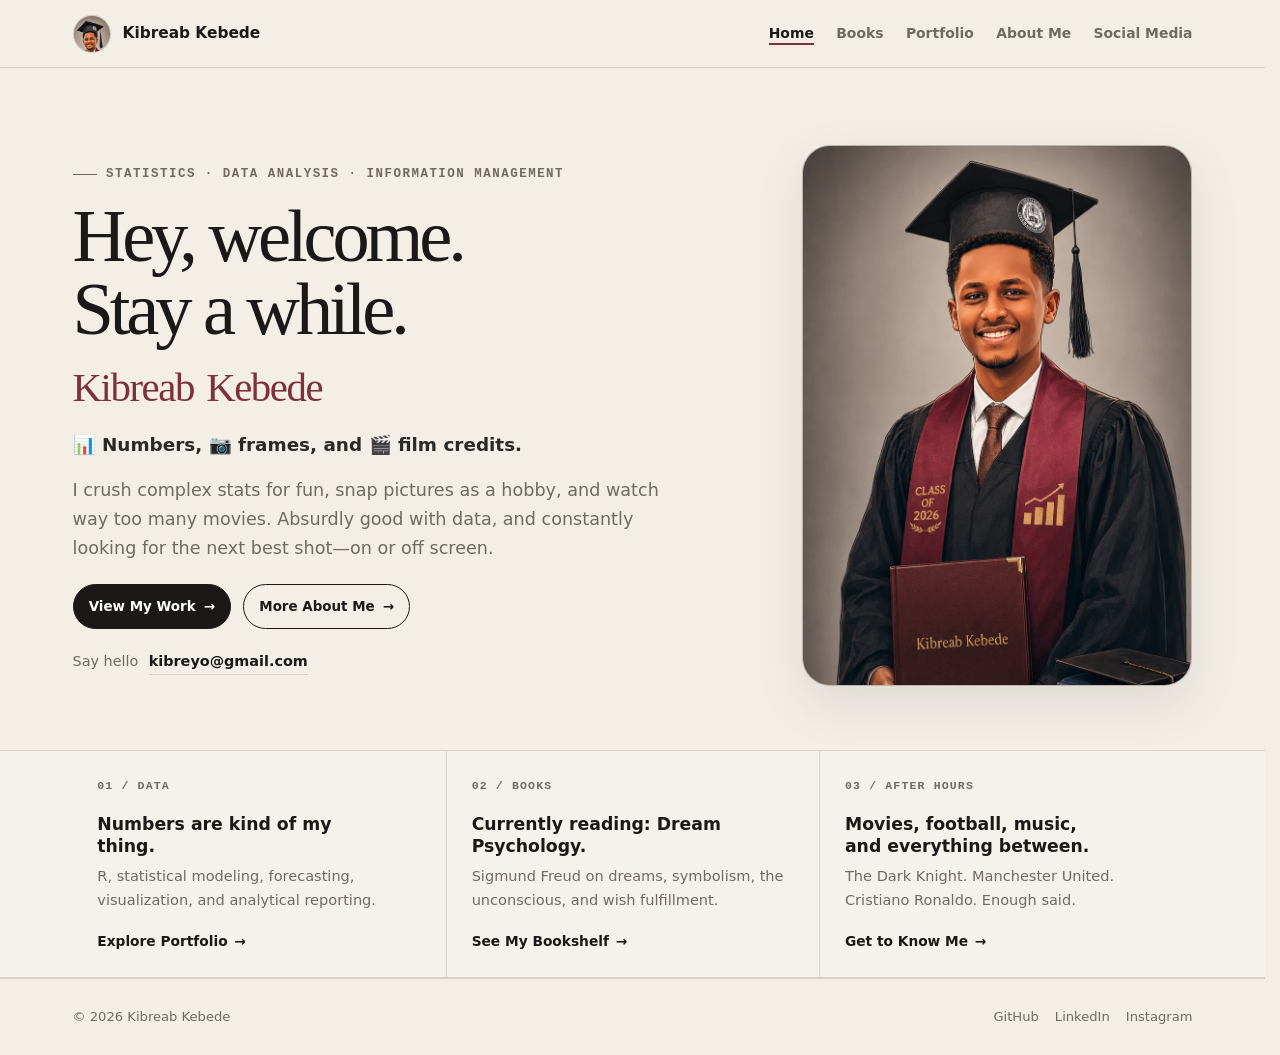
==== commit 879672f0: "Add files via upload" ====
--- a/index.html
+++ b/index.html
@@ -4,15 +4,16 @@
   <meta charset="utf-8">
   <meta name="viewport" content="width=device-width, initial-scale=1">
   <title>Kibreab Kebede | Home</title>
-  <meta name="description" content="Kibreab Kebede's personal portfolio: statistics, data work, books, cinema, football, and the rest of the story.">
-  <meta name="theme-color" content="#11100f">
+  <meta name="description" content="Kibreab Kebede: statistics, data work, books, cinema, football, and a personal corner of the internet.">
+  <meta name="theme-color" content="#f3efe7">
   <link rel="canonical" href="https://kibreabk.github.io/kibreab-kebede/">
   <meta property="og:type" content="website">
   <meta property="og:title" content="Kibreab Kebede | Home">
-  <meta property="og:description" content="Statistics, data work, books, cinema, football, and the rest of the story.">
+  <meta property="og:description" content="Kibreab Kebede: statistics, data work, books, cinema, football, and a personal corner of the internet.">
   <meta property="og:url" content="https://kibreabk.github.io/kibreab-kebede/">
-  <meta property="og:image" content="https://kibreabk.github.io/kibreab-kebede/assets/images/social/social-preview.png">
+  <meta property="og:image" content="https://kibreabk.github.io/kibreab-kebede/assets/images/personal/social-preview.jpg">
   <meta name="twitter:card" content="summary_large_image">
+  <link rel="icon" href="favicon.ico" sizes="any">
   <link rel="icon" type="image/png" sizes="32x32" href="assets/icons/favicon-32.png">
   <link rel="apple-touch-icon" href="assets/icons/apple-touch-icon.png">
   <link rel="manifest" href="site.webmanifest">
@@ -28,31 +29,30 @@
     "url": "https://kibreabk.github.io/kibreab-kebede/",
     "email": "mailto:kibreyo@gmail.com",
     "sameAs": [
-      "https://github.com/Kibreabk",
       "https://www.instagram.com/_bloodyo_/",
+      "https://www.tiktok.com/@kibreyo",
+      "https://x.com/KibreabKebede1",
+      "https://web.facebook.com/profile.php?id=100056605615291",
       "https://www.linkedin.com/in/kibreab-k-debisa-b67534243/",
-      "https://x.com/KibreabKebede1",
-      "https://t.me/kibreyo"
+      "https://t.me/kibreyo",
+      "https://open.spotify.com/user/31jcsq52xo3aqpzcsohljddeokte",
+      "https://strava.app.link/K1UndQauH5b",
+      "https://github.com/Kibreabk"
     ]
   }
   </script>
 </head>
-<body class="home-page">
+<body>
   <a class="skip-link" href="#main-content">Skip to main content</a>
-
   <header class="site-header">
     <div class="header-inner">
       <a class="site-brand" href="index.html" aria-label="Kibreab Kebede home">
-        <span class="brand-avatar" aria-hidden="true">
-          <img src="assets/images/personal/brand-avatar.webp" width="720" height="720" alt="">
-        </span>
+        <span class="brand-avatar" aria-hidden="true"><img src="assets/images/personal/avatar.webp" width="512" height="512" alt=""></span>
         <span class="brand-name">Kibreab Kebede</span>
       </a>
-
       <button class="nav-toggle" type="button" aria-expanded="false" aria-controls="site-menu" aria-label="Open navigation" data-nav-toggle>
         <span class="nav-toggle-lines" aria-hidden="true"></span>
       </button>
-
       <nav class="site-nav" id="site-menu" aria-label="Primary navigation" data-nav-menu data-open="false">
         <ul>
           <li><a href="index.html" aria-current="page">Home</a></li>
@@ -64,104 +64,52 @@
       </nav>
     </div>
   </header>
-
   <main id="main-content">
-    <section class="home-hero" data-home-hero data-name-state="rest">
-      <div class="container home-hero-grid">
+    <section class="home-hero">
+      <div class="container home-grid">
         <div class="hero-copy" data-reveal>
-          <span class="eyebrow">Statistics / Data / Information Management</span>
-          <h1 class="hero-headline">Hey, welcome.<span>Stay a while.</span></h1>
-
-          <p class="interactive-name" tabindex="0" data-interactive-name>
-            <span class="name-word" data-name-word="Kibreab">Kibreab</span>
-            <span class="name-word" data-name-word="Kebede">Kebede</span>
+          <span class="eyebrow">Statistics · Data Analysis · Information Management</span>
+          <h1 class="hero-headline">Hey, welcome.<br>Stay a while.</h1>
+          <p class="interactive-name" tabindex="0" aria-label="Kibreab Kebede">
+            <span class="name-word">Kibreab</span><span class="name-word">Kebede</span>
           </p>
-
-          <p class="interest-line"><span aria-hidden="true">&#128202;</span> Numbers, <span aria-hidden="true">&#128247;</span> frames, and <span aria-hidden="true">&#127916;</span> film credits.</p>
-
-          <p class="hero-bio">I crush complex stats for fun, snap pictures as a hobby, and watch way too many movies. Absurdly good with data, and constantly looking for the next best shot&mdash;on or off screen.</p>
-
+          <p class="interest-line"><span aria-hidden="true">📊</span> Numbers, <span aria-hidden="true">📷</span> frames, and <span aria-hidden="true">🎬</span> film credits.</p>
+          <p class="hero-bio">I crush complex stats for fun, snap pictures as a hobby, and watch way too many movies. Absurdly good with data, and constantly looking for the next best shot—on or off screen.</p>
           <div class="button-row hero-actions">
-            <a class="button" href="portfolio.html">View My Work
-              <svg class="icon" aria-hidden="true"><use href="assets/icons/symbols.svg#arrow-right"></use></svg>
-            </a>
-            <a class="button button-secondary" href="about.html">More About Me
-              <svg class="icon" aria-hidden="true"><use href="assets/icons/symbols.svg#arrow-right"></use></svg>
-            </a>
+            <a class="button" href="portfolio.html">View My Work <span aria-hidden="true">→</span></a>
+            <a class="button button-secondary" href="about.html">More About Me <span aria-hidden="true">→</span></a>
           </div>
+          <p class="hero-contact"><span>Say hello</span><a href="mailto:kibreyo@gmail.com">kibreyo@gmail.com</a></p>
         </div>
-
-        <figure class="hero-media" data-reveal>
-          <img class="hero-portrait" src="assets/images/personal/hero-portrait.webp" width="862" height="1825" alt="Illustrated portrait of Kibreab Kebede in academic dress, holding a personalized folder beside a stack of statistics books" fetchpriority="high">
+        <figure class="home-portrait-shell" data-reveal>
+          <img src="assets/images/personal/homepage.webp" width="862" height="1825" alt="Illustrated portrait of Kibreab Kebede in academic dress holding a personalized folder beside statistics books" fetchpriority="high">
         </figure>
       </div>
     </section>
 
-    <section class="contact-strip" aria-labelledby="contact-heading">
-      <div class="container contact-strip-inner">
-        <p class="contact-label" id="contact-heading">Say hello</p>
-        <a class="email-link" href="mailto:kibreyo@gmail.com">
-          <svg class="icon" aria-hidden="true"><use href="assets/icons/symbols.svg#mail"></use></svg>
-          kibreyo@gmail.com
-        </a>
-      </div>
-    </section>
-
-    <section class="section home-previews" aria-labelledby="preview-heading">
-      <div class="container">
-        <div class="books-section-head" data-reveal>
-          <div>
-            <span class="eyebrow">A little preview</span>
-            <h2 class="section-title" id="preview-heading">Pick a direction.</h2>
-          </div>
-          <p>Work, books, or the opinions I am prepared to defend for far too long.</p>
-        </div>
-
-        <div class="preview-grid">
-          <article class="preview-card" data-reveal>
-            <span class="preview-number">01 / DATA</span>
-            <div>
-              <h3 class="preview-title">Selected work in statistics and data.</h3>
-              <p class="preview-copy">R, modeling, forecasting, visualization, and clear analytical reporting.</p>
-            </div>
-            <a class="text-link" href="portfolio.html">Explore Portfolio
-              <svg class="icon" aria-hidden="true"><use href="assets/icons/symbols.svg#arrow-right"></use></svg>
-            </a>
-            <span class="preview-accent" aria-hidden="true">R</span>
-          </article>
-
-          <article class="preview-card" data-reveal>
-            <span class="preview-number">02 / BOOKS</span>
-            <div>
-              <p class="muted">Currently reading</p>
-              <h3 class="preview-title">Dream Psychology</h3>
-              <p class="preview-copy">Sigmund Freud on dreams, symbolism, the unconscious, and wish fulfillment.</p>
-            </div>
-            <a class="text-link" href="books.html">See My Bookshelf
-              <svg class="icon" aria-hidden="true"><use href="assets/icons/symbols.svg#arrow-right"></use></svg>
-            </a>
-            <span class="preview-accent" aria-hidden="true">&#167;</span>
-          </article>
-
-          <article class="preview-card" data-reveal>
-            <span class="preview-number">03 / AFTER HOURS</span>
-            <div>
-              <h3 class="preview-title">Movies, football, music, and everything between.</h3>
-              <p class="preview-copy">The Dark Knight. Manchester United. Cristiano Ronaldo. Enough said.</p>
-            </div>
-            <a class="text-link" href="about.html">Get to Know Me
-              <svg class="icon" aria-hidden="true"><use href="assets/icons/symbols.svg#arrow-right"></use></svg>
-            </a>
-            <span class="preview-accent" aria-hidden="true">07</span>
-          </article>
-        </div>
+    <section class="home-preview" aria-label="Explore the website">
+      <div class="container preview-grid">
+        <article class="preview-item" data-reveal>
+          <span class="preview-label">01 / Data</span>
+          <div><h2>Numbers are kind of my thing.</h2><p>R, statistical modeling, forecasting, visualization, and analytical reporting.</p></div>
+          <a class="text-link" href="portfolio.html">Explore Portfolio <span class="arrow" aria-hidden="true">→</span></a>
+        </article>
+        <article class="preview-item" data-reveal>
+          <span class="preview-label">02 / Books</span>
+          <div><h2>Currently reading: Dream Psychology.</h2><p>Sigmund Freud on dreams, symbolism, the unconscious, and wish fulfillment.</p></div>
+          <a class="text-link" href="books.html">See My Bookshelf <span class="arrow" aria-hidden="true">→</span></a>
+        </article>
+        <article class="preview-item" data-reveal>
+          <span class="preview-label">03 / After Hours</span>
+          <div><h2>Movies, football, music, and everything between.</h2><p>The Dark Knight. Manchester United. Cristiano Ronaldo. Enough said.</p></div>
+          <a class="text-link" href="about.html">Get to Know Me <span class="arrow" aria-hidden="true">→</span></a>
+        </article>
       </div>
     </section>
   </main>
-
   <footer class="site-footer">
     <div class="container footer-inner">
-      <p class="footer-copy">&copy; <span data-current-year>2026</span> Kibreab Kebede</p>
+      <p>&copy; <span data-current-year>2026</span> Kibreab Kebede</p>
       <nav class="footer-links" aria-label="Footer links">
         <a href="https://github.com/Kibreabk" target="_blank" rel="noopener noreferrer">GitHub</a>
         <a href="https://www.linkedin.com/in/kibreab-k-debisa-b67534243/" target="_blank" rel="noopener noreferrer">LinkedIn</a>
@@ -169,9 +117,6 @@
       </nav>
     </div>
   </footer>
-
-  <button class="back-to-top" type="button" aria-label="Back to top" data-back-to-top data-visible="false">
-    <svg class="icon" aria-hidden="true"><use href="assets/icons/symbols.svg#arrow-up"></use></svg>
-  </button>
+  <button class="back-to-top" type="button" aria-label="Back to top" data-back-to-top data-visible="false">&uarr;</button>
 </body>
-</html>
+</html>
--- a/assets/css/styles.css
+++ b/assets/css/styles.css
@@ -1,2715 +1,483 @@
 :root {
-  --ink: #11100f;
-  --ink-soft: #1b1917;
-  --paper: #f4efe7;
-  --paper-deep: #e7ddd0;
-  --muted: #aa9f94;
-  --line: rgba(244, 239, 231, 0.17);
-  --line-dark: rgba(17, 16, 15, 0.16);
-  --accent: #b84d34;
-  --accent-bright: #d86a4d;
-  --teal: #5b9088;
-  --gold: #c5a46d;
-  --red: #c53635;
-  --green: #294a3a;
-  --white: #fffdf8;
-  --shadow-sm: 0 16px 38px rgba(9, 8, 7, 0.12);
-  --shadow-lg: 0 40px 110px rgba(9, 8, 7, 0.34);
-  --radius-sm: 0.8rem;
-  --radius-md: 1.4rem;
-  --radius-lg: 2.4rem;
-  --container: 1240px;
-  --content: 780px;
-  --header-height: 82px;
-  --font-display: "Iowan Old Style", "Palatino Linotype", Palatino, "Book Antiqua", Georgia, serif;
-  --font-sans: "Avenir Next", Avenir, "Segoe UI", Helvetica, Arial, sans-serif;
-  --font-mono: "SFMono-Regular", Consolas, "Liberation Mono", monospace;
-  --ease-out: cubic-bezier(0.22, 1, 0.36, 1);
-  --ease-smooth: cubic-bezier(0.65, 0, 0.35, 1);
-}
-
-* {
-  box-sizing: border-box;
-}
-
-html {
-  scroll-behavior: smooth;
-  color-scheme: dark;
-  scrollbar-gutter: stable;
-}
-
+  --ink: #1a1917;
+  --ink-2: #2b2926;
+  --paper: #f3efe7;
+  --paper-2: #ebe5da;
+  --surface: #fffdf8;
+  --surface-dark: #171817;
+  --muted: #6f6a62;
+  --muted-light: #bcb4a8;
+  --line: rgba(26, 25, 23, 0.14);
+  --line-light: rgba(255, 253, 248, 0.16);
+  --accent: #7e303b;
+  --accent-soft: #b86d75;
+  --green: #263a31;
+  --shadow: 0 18px 50px rgba(40, 34, 27, 0.10);
+  --shadow-soft: 0 8px 24px rgba(40, 34, 27, 0.08);
+  --radius-sm: 12px;
+  --radius-md: 20px;
+  --radius-lg: 28px;
+  --container: 1120px;
+  --reading: 720px;
+  --header: 68px;
+  --display: Georgia, "Times New Roman", serif;
+  --sans: Inter, ui-sans-serif, system-ui, -apple-system, BlinkMacSystemFont, "Segoe UI", sans-serif;
+  --mono: "SFMono-Regular", Consolas, "Liberation Mono", monospace;
+  --ease: cubic-bezier(.22, 1, .36, 1);
+}
+
+* { box-sizing: border-box; }
+html { scroll-behavior: smooth; scrollbar-gutter: stable; }
 body {
   margin: 0;
   min-width: 320px;
   overflow-x: hidden;
-  background: var(--ink);
-  color: var(--paper);
-  font-family: var(--font-sans);
-  font-size: 1rem;
+  background: var(--paper);
+  color: var(--ink);
+  font-family: var(--sans);
+  font-size: 16px;
   line-height: 1.65;
   text-rendering: optimizeLegibility;
   -webkit-font-smoothing: antialiased;
 }
-
-body::before {
-  content: "";
-  position: fixed;
-  inset: 0;
-  z-index: 999;
-  pointer-events: none;
-  opacity: 0.075;
-  background-image: url("../icons/grain.svg");
-  mix-blend-mode: soft-light;
-}
-
-body.nav-open,
-body.dialog-open {
-  overflow: hidden;
-}
-
-img,
-svg {
-  display: block;
-  max-width: 100%;
-}
-
-img {
-  height: auto;
-}
-
-button,
-a {
-  -webkit-tap-highlight-color: transparent;
-}
-
-button,
-input,
-textarea,
-select {
-  font: inherit;
-}
-
-button {
-  color: inherit;
-}
-
-h1,
-h2,
-h3,
-h4,
-p,
-figure,
-blockquote,
-dl,
-dd {
-  margin: 0;
-}
-
-ul,
-ol {
-  margin: 0;
-  padding: 0;
-  list-style: none;
-}
-
-a {
-  color: inherit;
-  text-decoration: none;
-}
-
-::selection {
-  background: var(--accent);
-  color: var(--white);
-}
-
-:focus-visible {
-  outline: 3px solid var(--accent-bright);
-  outline-offset: 5px;
-}
+body.nav-open, body.dialog-open { overflow: hidden; }
+img, svg { display: block; max-width: 100%; }
+img { height: auto; }
+a { color: inherit; text-decoration: none; }
+button, input, select, textarea { font: inherit; }
+button { color: inherit; }
+h1, h2, h3, h4, p, figure, blockquote, dl, dd { margin: 0; }
+ul, ol { margin: 0; padding: 0; list-style: none; }
+::selection { background: var(--accent); color: #fff; }
+:focus-visible { outline: 3px solid var(--accent-soft); outline-offset: 4px; }
 
 .skip-link {
   position: fixed;
-  z-index: 2000;
-  top: 0.75rem;
-  left: 0.75rem;
-  padding: 0.75rem 1rem;
+  z-index: 1000;
+  top: .65rem;
+  left: .65rem;
+  padding: .7rem .95rem;
   border-radius: 999px;
-  background: var(--paper);
-  color: var(--ink);
-  font-weight: 800;
+  background: var(--ink);
+  color: #fff;
+  font-weight: 750;
   transform: translateY(-160%);
   transition: transform 180ms ease;
 }
-
-.skip-link:focus {
-  transform: translateY(0);
-}
-
-.container {
-  width: min(calc(100% - 3rem), var(--container));
-  margin-inline: auto;
-}
-
-.narrow {
-  width: min(calc(100% - 3rem), var(--content));
-  margin-inline: auto;
-}
-
-.section {
-  position: relative;
-  padding-block: clamp(5rem, 9vw, 9rem);
-}
-
-.section-tight {
-  padding-block: clamp(3.5rem, 6vw, 6rem);
-}
-
+.skip-link:focus { transform: translateY(0); }
+
+.container { width: min(calc(100% - 2.5rem), var(--container)); margin-inline: auto; }
+.narrow { width: min(calc(100% - 2.5rem), var(--reading)); margin-inline: auto; }
+.section { padding-block: clamp(3.5rem, 6vw, 5.5rem); }
+.section-compact { padding-block: clamp(2.7rem, 4.5vw, 4rem); }
 .eyebrow {
   display: inline-flex;
   align-items: center;
-  gap: 0.65rem;
+  gap: .55rem;
   color: var(--muted);
-  font-family: var(--font-mono);
-  font-size: 0.72rem;
-  font-weight: 700;
-  letter-spacing: 0.18em;
-  line-height: 1.2;
+  font-family: var(--mono);
+  font-size: .78rem;
+  font-weight: 750;
+  letter-spacing: .12em;
   text-transform: uppercase;
 }
-
-.eyebrow::before {
-  content: "";
-  width: 2.2rem;
-  height: 1px;
-  background: currentColor;
-}
-
-.display-title {
-  max-width: 12ch;
-  font-family: var(--font-display);
-  font-size: clamp(3.5rem, 9vw, 8.8rem);
+.eyebrow::before { content: ""; width: 1.55rem; height: 1px; background: currentColor; }
+.page-title {
+  font-family: var(--display);
+  font-size: clamp(2.7rem, 6vw, 3.55rem);
   font-weight: 500;
-  letter-spacing: -0.065em;
-  line-height: 0.9;
-}
-
-.page-heading {
-  max-width: 10ch;
-  font-family: var(--font-display);
-  font-size: clamp(4rem, 10vw, 9.5rem);
+  letter-spacing: -.045em;
+  line-height: 1;
+}
+.page-intro { max-width: 48rem; color: var(--muted); font-size: clamp(1rem, 1.8vw, 1.15rem); }
+.section-title {
+  font-family: var(--display);
+  font-size: clamp(1.9rem, 3.6vw, 2.35rem);
   font-weight: 500;
-  letter-spacing: -0.07em;
-  line-height: 0.85;
-}
-
-.section-title {
-  font-family: var(--font-display);
-  font-size: clamp(2.5rem, 6vw, 5.8rem);
-  font-weight: 500;
-  letter-spacing: -0.055em;
-  line-height: 0.95;
-}
-
-.lede {
-  max-width: 46rem;
-  color: rgba(244, 239, 231, 0.76);
-  font-size: clamp(1.08rem, 1.8vw, 1.35rem);
-  line-height: 1.65;
-}
-
-.muted {
-  color: var(--muted);
-}
-
-.icon {
-  width: 1.25rem;
-  height: 1.25rem;
-  flex: 0 0 auto;
-}
-
-.text-link {
-  display: inline-flex;
-  align-items: center;
-  gap: 0.55rem;
-  font-size: 0.86rem;
-  font-weight: 800;
-  letter-spacing: 0.08em;
-  text-transform: uppercase;
-}
-
-.text-link .icon {
-  transition: transform 220ms var(--ease-out);
-}
-
-.text-link:hover .icon,
-.text-link:focus-visible .icon {
-  transform: translateX(0.25rem);
-}
-
-.button {
-  display: inline-flex;
-  min-height: 3.25rem;
-  align-items: center;
-  justify-content: center;
-  gap: 0.65rem;
-  padding: 0.8rem 1.2rem;
-  border: 1px solid transparent;
-  border-radius: 999px;
-  background: var(--paper);
-  color: var(--ink);
-  font-size: 0.82rem;
-  font-weight: 850;
-  letter-spacing: 0.08em;
-  line-height: 1;
-  text-transform: uppercase;
-  cursor: pointer;
-  transition: transform 220ms var(--ease-out), box-shadow 220ms var(--ease-out), background 220ms ease, color 220ms ease;
-}
-
-.button:hover {
-  transform: translateY(-2px);
-  box-shadow: 0 14px 28px rgba(0, 0, 0, 0.18);
-}
-
-.button-secondary {
-  border-color: var(--line);
-  background: transparent;
-  color: var(--paper);
-}
-
-.button-secondary:hover {
-  background: rgba(255, 255, 255, 0.07);
-}
-
-.button-dark {
-  background: var(--ink);
-  color: var(--paper);
-}
-
-.button-ghost-dark {
-  border-color: var(--line-dark);
-  background: transparent;
-  color: var(--ink);
-}
-
-.button-row {
-  display: flex;
-  flex-wrap: wrap;
-  gap: 0.8rem;
-}
-
-.tag-list {
-  display: flex;
-  flex-wrap: wrap;
-  gap: 0.5rem;
-}
-
-.tag {
-  display: inline-flex;
-  align-items: center;
-  min-height: 2rem;
-  padding: 0.35rem 0.7rem;
-  border: 1px solid currentColor;
-  border-radius: 999px;
-  color: inherit;
-  font-family: var(--font-mono);
-  font-size: 0.68rem;
-  letter-spacing: 0.04em;
-  opacity: 0.72;
-}
-
-[data-reveal] {
-  opacity: 0;
-  transform: translateY(28px);
-  transition: opacity 780ms var(--ease-out), transform 780ms var(--ease-out);
-}
-
-[data-reveal][data-visible="true"] {
-  opacity: 1;
-  transform: translateY(0);
-}
-
-/* Header */
+  letter-spacing: -.035em;
+  line-height: 1.08;
+}
+.subsection-title { font-size: clamp(1.2rem, 2.4vw, 1.45rem); line-height: 1.2; }
+.muted { color: var(--muted); }
+
 .site-header {
   position: sticky;
-  z-index: 1000;
+  z-index: 100;
   top: 0;
-  height: var(--header-height);
+  height: var(--header);
   border-bottom: 1px solid var(--line);
-  background: rgba(17, 16, 15, 0.78);
-  -webkit-backdrop-filter: blur(20px) saturate(120%);
-  backdrop-filter: blur(20px) saturate(120%);
-}
-
+  background: color-mix(in srgb, var(--paper) 91%, transparent);
+  backdrop-filter: blur(14px);
+}
 .header-inner {
-  display: flex;
-  width: min(calc(100% - 2.4rem), var(--container));
+  width: min(calc(100% - 2.5rem), var(--container));
   height: 100%;
-  align-items: center;
-  justify-content: space-between;
   margin-inline: auto;
-}
-
-.site-brand {
-  display: inline-flex;
-  align-items: center;
-  gap: 0.8rem;
-  font-weight: 800;
-  letter-spacing: -0.02em;
-}
-
-.brand-avatar {
-  width: 2.75rem;
-  height: 2.75rem;
-  overflow: hidden;
-  border: 1px solid rgba(255, 255, 255, 0.25);
-  border-radius: 50%;
-  background: var(--ink-soft);
-  box-shadow: 0 8px 24px rgba(0, 0, 0, 0.25);
-}
-
-.brand-avatar img {
-  width: 100%;
-  height: 100%;
-  object-fit: cover;
-}
-
-.brand-name {
-  font-size: 0.96rem;
-}
-
-.site-nav ul {
-  display: flex;
-  align-items: center;
-  gap: 0.2rem;
-}
-
-.site-nav a {
-  position: relative;
-  display: inline-flex;
-  min-height: 2.8rem;
-  align-items: center;
-  padding-inline: 0.85rem;
-  border-radius: 999px;
-  color: rgba(244, 239, 231, 0.65);
-  font-size: 0.78rem;
-  font-weight: 750;
-  letter-spacing: 0.055em;
-  text-transform: uppercase;
-  transition: color 180ms ease, background 180ms ease;
-}
-
-.site-nav a:hover,
-.site-nav a:focus-visible {
-  background: rgba(255, 255, 255, 0.06);
-  color: var(--paper);
-}
-
-.site-nav a[aria-current="page"] {
-  color: var(--paper);
-}
-
-.site-nav a[aria-current="page"]::after {
-  content: "";
-  position: absolute;
-  right: 0.85rem;
-  bottom: 0.45rem;
-  left: 0.85rem;
-  height: 2px;
-  border-radius: 999px;
-  background: var(--accent-bright);
-}
-
-.nav-toggle {
-  display: none;
-  width: 3rem;
-  height: 3rem;
-  place-items: center;
-  border: 1px solid var(--line);
-  border-radius: 50%;
-  background: transparent;
-  color: var(--paper);
-  cursor: pointer;
-}
-
-.nav-toggle-lines,
-.nav-toggle-lines::before,
-.nav-toggle-lines::after {
-  display: block;
-  width: 1.2rem;
-  height: 1px;
-  background: currentColor;
-  transition: transform 220ms var(--ease-out), opacity 160ms ease;
-}
-
-.nav-toggle-lines {
-  position: relative;
-}
-
-.nav-toggle-lines::before,
-.nav-toggle-lines::after {
-  content: "";
-  position: absolute;
-  left: 0;
-}
-
-.nav-toggle-lines::before {
-  top: -0.36rem;
-}
-
-.nav-toggle-lines::after {
-  top: 0.36rem;
-}
-
-.nav-toggle[aria-expanded="true"] .nav-toggle-lines {
-  background: transparent;
-}
-
-.nav-toggle[aria-expanded="true"] .nav-toggle-lines::before {
-  top: 0;
-  transform: rotate(45deg);
-}
-
-.nav-toggle[aria-expanded="true"] .nav-toggle-lines::after {
-  top: 0;
-  transform: rotate(-45deg);
-}
-
-/* Footer */
-.site-footer {
-  border-top: 1px solid var(--line);
-  background: var(--ink);
-}
-
-.footer-inner {
-  display: flex;
-  min-height: 9rem;
-  align-items: center;
-  justify-content: space-between;
-  gap: 2rem;
-}
-
-.footer-copy {
-  color: rgba(244, 239, 231, 0.55);
-  font-size: 0.82rem;
-}
-
-.footer-links {
-  display: flex;
-  flex-wrap: wrap;
-  gap: 1.15rem;
-}
-
-.footer-links a {
-  color: rgba(244, 239, 231, 0.64);
-  font-size: 0.78rem;
-  font-weight: 750;
-  letter-spacing: 0.07em;
-  text-transform: uppercase;
-  transition: color 180ms ease;
-}
-
-.footer-links a:hover {
-  color: var(--paper);
-}
-
-.back-to-top {
-  position: fixed;
-  z-index: 950;
-  right: 1.25rem;
-  bottom: 1.25rem;
-  display: grid;
-  width: 3.2rem;
-  height: 3.2rem;
-  place-items: center;
-  border: 1px solid rgba(255, 255, 255, 0.22);
-  border-radius: 50%;
-  background: rgba(17, 16, 15, 0.86);
-  color: var(--paper);
-  box-shadow: var(--shadow-sm);
-  cursor: pointer;
-  opacity: 0;
-  pointer-events: none;
-  transform: translateY(1rem);
-  transition: opacity 200ms ease, transform 200ms var(--ease-out);
-}
-
-.back-to-top[data-visible="true"] {
-  opacity: 1;
-  pointer-events: auto;
-  transform: translateY(0);
-}
-
-/* Home */
-.home-page {
-  background:
-    radial-gradient(circle at 85% 12%, rgba(184, 77, 52, 0.18), transparent 28rem),
-    radial-gradient(circle at 10% 45%, rgba(91, 144, 136, 0.12), transparent 34rem),
-    var(--ink);
-}
-
-.home-hero {
-  position: relative;
-  min-height: calc(100svh - var(--header-height));
-  overflow: hidden;
-}
-
-.home-hero::before {
-  content: "";
-  position: absolute;
-  inset: 0;
-  pointer-events: none;
-  background-image:
-    linear-gradient(rgba(255, 255, 255, 0.035) 1px, transparent 1px),
-    linear-gradient(90deg, rgba(255, 255, 255, 0.035) 1px, transparent 1px);
-  background-size: 76px 76px;
-  -webkit-mask-image: linear-gradient(to bottom, black, transparent 92%);
-  mask-image: linear-gradient(to bottom, black, transparent 92%);
-}
-
-.home-hero-grid {
-  position: relative;
-  z-index: 1;
-  display: grid;
-  min-height: calc(100svh - var(--header-height));
-  grid-template-columns: minmax(0, 1.06fr) minmax(360px, 0.94fr);
-  align-items: center;
-  gap: clamp(2rem, 6vw, 6rem);
-  padding-block: clamp(3rem, 7vw, 7rem);
-}
-
-.hero-copy {
-  position: relative;
-  z-index: 2;
-}
-
-.hero-copy .eyebrow {
-  margin-bottom: 1.8rem;
-}
-
-.hero-headline {
-  max-width: 8.2ch;
-  font-family: var(--font-display);
-  font-size: clamp(4.1rem, 9vw, 8.5rem);
-  font-weight: 500;
-  letter-spacing: -0.07em;
-  line-height: 0.86;
-}
-
-.hero-headline span {
-  display: block;
-  color: var(--accent-bright);
-  font-style: italic;
-}
-
-.interactive-name {
-  display: inline-flex;
-  flex-wrap: wrap;
-  gap: 0.24em;
-  margin-top: clamp(1.6rem, 3vw, 2.6rem);
-  color: rgba(244, 239, 231, 0.86);
-  font-family: var(--font-mono);
-  font-size: clamp(1.2rem, 2.4vw, 2rem);
-  font-weight: 650;
-  letter-spacing: 0.03em;
-  line-height: 1.2;
-  cursor: default;
-}
-
-.name-word {
-  position: relative;
-  display: inline-block;
-  transition: color 320ms ease, transform 420ms var(--ease-out), letter-spacing 420ms var(--ease-out);
-}
-
-.name-word::after {
-  content: "";
-  position: absolute;
-  right: 0;
-  bottom: -0.25rem;
-  left: 0;
-  height: 2px;
-  border-radius: 999px;
-  background: var(--accent-bright);
-  transform: scaleX(0);
-  transform-origin: left;
-  transition: transform 360ms var(--ease-out);
-}
-
-.name-word:hover,
-.interactive-name:focus-visible .name-word {
-  color: var(--white);
-  letter-spacing: 0.08em;
-}
-
-.name-word:hover::after,
-.interactive-name:focus-visible .name-word::after {
-  transform: scaleX(1);
-}
-
-.home-hero[data-name-state="Kibreab"] .name-word:first-child {
-  transform: translateY(-0.2rem);
-}
-
-.home-hero[data-name-state="Kebede"] .name-word:last-child {
-  transform: translateX(0.3rem);
-}
-
-.interest-line {
-  margin-top: 1.35rem;
-  color: rgba(244, 239, 231, 0.72);
-  font-size: clamp(0.95rem, 1.5vw, 1.08rem);
-  font-weight: 700;
-  letter-spacing: 0.015em;
-}
-
-.hero-bio {
-  max-width: 43rem;
-  margin-top: 1.45rem;
-  color: rgba(244, 239, 231, 0.68);
-  font-size: clamp(1.02rem, 1.7vw, 1.22rem);
-  line-height: 1.72;
-}
-
-.hero-actions {
-  margin-top: 2rem;
-}
-
-.hero-media {
-  position: relative;
-  display: grid;
-  align-self: stretch;
-  place-items: end center;
-}
-
-.hero-media::before {
-  content: "";
-  position: absolute;
-  inset: 8% 1% 4% 10%;
-  border: 1px solid rgba(255, 255, 255, 0.13);
-  border-radius: 48% 48% 1.5rem 1.5rem;
-  background:
-    radial-gradient(circle at 60% 20%, rgba(197, 164, 109, 0.22), transparent 30%),
-    linear-gradient(145deg, rgba(255, 255, 255, 0.07), rgba(255, 255, 255, 0.015));
-  box-shadow: inset 0 1px rgba(255, 255, 255, 0.08), var(--shadow-lg);
-  transition: transform 650ms var(--ease-out), border-radius 650ms var(--ease-out);
-}
-
-.hero-media::after {
-  content: "26";
-  position: absolute;
-  z-index: -1;
-  right: -0.02em;
-  bottom: -0.14em;
-  color: rgba(255, 255, 255, 0.035);
-  font-family: var(--font-display);
-  font-size: clamp(12rem, 28vw, 27rem);
-  font-weight: 700;
-  line-height: 1;
-  transition: transform 700ms var(--ease-out), color 500ms ease;
-}
-
-.hero-portrait {
-  position: relative;
-  z-index: 2;
-  width: min(100%, 36rem);
-  max-height: calc(100svh - 7rem);
-  object-fit: contain;
-  object-position: center bottom;
-  filter: drop-shadow(0 45px 44px rgba(0, 0, 0, 0.35));
-  transform-origin: bottom center;
-  transition: transform 650ms var(--ease-out), filter 650ms ease;
-}
-
-.home-hero[data-name-state="Kibreab"] .hero-media::before {
-  border-radius: 2.2rem 48% 1.5rem 1.5rem;
-  transform: rotate(-1.4deg) scale(1.015);
-}
-
-.home-hero[data-name-state="Kebede"] .hero-portrait {
-  transform: translateY(-0.45rem) scale(1.012);
-  filter: drop-shadow(0 52px 55px rgba(184, 77, 52, 0.22));
-}
-
-.home-hero[data-name-state="focus"] .hero-media::after {
-  color: rgba(184, 77, 52, 0.11);
-  transform: translateX(-0.05em);
-}
-
-.contact-strip {
-  border-block: 1px solid var(--line);
-  background: rgba(255, 255, 255, 0.025);
-}
-
-.contact-strip-inner {
-  display: grid;
-  grid-template-columns: 0.7fr 1.3fr;
-  align-items: center;
-  gap: 2rem;
-  padding-block: 1.6rem;
-}
-
-.contact-label {
-  color: var(--muted);
-  font-family: var(--font-mono);
-  font-size: 0.72rem;
-  font-weight: 700;
-  letter-spacing: 0.18em;
-  text-transform: uppercase;
-}
-
-.email-link {
-  display: inline-flex;
-  width: fit-content;
-  align-items: center;
-  gap: 0.8rem;
-  font-family: var(--font-display);
-  font-size: clamp(1.4rem, 3vw, 2.3rem);
-  line-height: 1;
-  transition: color 180ms ease;
-}
-
-.email-link:hover {
-  color: var(--accent-bright);
-}
-
-.home-previews {
-  background: var(--paper);
-  color: var(--ink);
-}
-
-.preview-grid {
-  display: grid;
-  grid-template-columns: repeat(3, 1fr);
-  border-top: 1px solid var(--line-dark);
-  border-left: 1px solid var(--line-dark);
-}
-
-.preview-card {
-  position: relative;
-  display: flex;
-  min-height: 25rem;
-  flex-direction: column;
-  justify-content: space-between;
-  gap: 2rem;
-  overflow: hidden;
-  padding: clamp(1.5rem, 3vw, 2.5rem);
-  border-right: 1px solid var(--line-dark);
-  border-bottom: 1px solid var(--line-dark);
-  background: rgba(255, 255, 255, 0.18);
-  transition: background 280ms ease;
-}
-
-.preview-card:hover {
-  background: var(--white);
-}
-
-.preview-number {
-  color: rgba(17, 16, 15, 0.42);
-  font-family: var(--font-mono);
-  font-size: 0.72rem;
-  font-weight: 700;
-  letter-spacing: 0.12em;
-}
-
-.preview-title {
-  max-width: 11ch;
-  font-family: var(--font-display);
-  font-size: clamp(2.3rem, 4vw, 4.4rem);
-  font-weight: 500;
-  letter-spacing: -0.05em;
-  line-height: 0.95;
-}
-
-.preview-copy {
-  max-width: 27rem;
-  color: rgba(17, 16, 15, 0.68);
-}
-
-.preview-accent {
-  position: absolute;
-  right: -1rem;
-  bottom: -1.5rem;
-  color: rgba(17, 16, 15, 0.055);
-  font-family: var(--font-display);
-  font-size: clamp(8rem, 18vw, 17rem);
-  font-weight: 700;
-  line-height: 0.8;
-  pointer-events: none;
-}
-
-/* Page intro */
-.page-intro {
-  position: relative;
-  overflow: hidden;
-  padding-block: clamp(4.5rem, 10vw, 10rem) clamp(4rem, 7vw, 7rem);
-}
-
-.page-intro::after {
-  content: attr(data-watermark);
-  position: absolute;
-  z-index: 0;
-  right: -0.03em;
-  bottom: -0.28em;
-  color: rgba(255, 255, 255, 0.032);
-  font-family: var(--font-display);
-  font-size: clamp(12rem, 34vw, 34rem);
-  font-weight: 700;
-  line-height: 1;
-  pointer-events: none;
-}
-
-.page-intro-inner {
-  position: relative;
-  z-index: 1;
-}
-
-.page-intro .eyebrow {
-  margin-bottom: 1.5rem;
-}
-
-.page-intro .lede {
-  margin-top: 2rem;
-}
-
-/* Books */
-.books-page {
-  background: var(--paper);
-  color: var(--ink);
-  color-scheme: light;
-}
-
-.books-page::before {
-  mix-blend-mode: multiply;
-  opacity: 0.08;
-}
-
-.books-page .site-header {
-  border-bottom-color: var(--line-dark);
-  background: rgba(244, 239, 231, 0.84);
-  color: var(--ink);
-}
-
-.books-page .site-brand,
-.books-page .nav-toggle {
-  color: var(--ink);
-}
-
-.books-page .site-nav a {
-  color: rgba(17, 16, 15, 0.6);
-}
-
-.books-page .site-nav a:hover,
-.books-page .site-nav a:focus-visible,
-.books-page .site-nav a[aria-current="page"] {
-  color: var(--ink);
-  background: rgba(17, 16, 15, 0.05);
-}
-
-.books-page .page-intro::after {
-  color: rgba(17, 16, 15, 0.035);
-}
-
-.books-page .lede {
-  color: rgba(17, 16, 15, 0.68);
-}
-
-.books-feature {
-  background: #e9dfd2;
-  color: var(--ink);
-}
-
-.current-book {
-  display: grid;
-  grid-template-columns: minmax(280px, 0.72fr) minmax(0, 1.28fr);
-  align-items: center;
-  gap: clamp(3rem, 8vw, 8rem);
-}
-
-.book-cover-wrap {
-  perspective: 1200px;
-}
-
-.book-cover {
-  position: relative;
-  width: min(100%, 31rem);
-  margin-inline: auto;
-  transform: rotateX(var(--book-rotate-x, 0deg)) rotateY(var(--book-rotate-y, 0deg));
-  transform-style: preserve-3d;
-  transition: transform 420ms var(--ease-out), filter 420ms ease;
-}
-
-.book-cover::before {
-  content: "";
-  position: absolute;
-  z-index: -1;
-  top: 2.5%;
-  right: -5%;
-  bottom: -2.5%;
-  width: 90%;
-  border-radius: 0.4rem;
-  background: #c8b9a7;
-  box-shadow: 0 32px 60px rgba(34, 24, 18, 0.24);
-  transform: translateZ(-16px);
-}
-
-.book-cover img {
-  width: 100%;
-  aspect-ratio: 0.66;
-  border-radius: 0.45rem;
-  object-fit: cover;
-  box-shadow: 0 42px 78px rgba(34, 24, 18, 0.25);
-}
-
-.book-status {
-  display: inline-flex;
-  align-items: center;
-  gap: 0.55rem;
-  width: fit-content;
-  padding: 0.48rem 0.7rem;
-  border: 1px solid rgba(17, 16, 15, 0.25);
-  border-radius: 999px;
-  color: rgba(17, 16, 15, 0.68);
-  font-family: var(--font-mono);
-  font-size: 0.65rem;
-  font-weight: 700;
-  letter-spacing: 0.12em;
-  text-transform: uppercase;
-}
-
-.book-status::before {
-  content: "";
-  width: 0.55rem;
-  height: 0.55rem;
-  border-radius: 50%;
-  background: var(--accent);
-  box-shadow: 0 0 0 5px rgba(184, 77, 52, 0.12);
-}
-
-.book-kicker {
-  margin-top: 1.5rem;
-  color: rgba(17, 16, 15, 0.48);
-  font-family: var(--font-mono);
-  font-size: 0.72rem;
-  font-weight: 700;
-  letter-spacing: 0.16em;
-  text-transform: uppercase;
-}
-
-.book-title-large {
-  max-width: 10ch;
-  margin-top: 0.75rem;
-  font-family: var(--font-display);
-  font-size: clamp(3.6rem, 7.5vw, 7.8rem);
-  font-weight: 500;
-  letter-spacing: -0.065em;
-  line-height: 0.9;
-}
-
-.book-author-large {
-  margin-top: 1.2rem;
-  color: rgba(17, 16, 15, 0.62);
-  font-size: 1rem;
-  font-weight: 750;
-  letter-spacing: 0.04em;
-}
-
-.book-summary-large {
-  max-width: 38rem;
-  margin-top: 1.7rem;
-  color: rgba(17, 16, 15, 0.68);
-  font-size: clamp(1.05rem, 1.8vw, 1.28rem);
-}
-
-.finished-books {
-  background: var(--paper);
-}
-
-.books-section-head {
-  display: flex;
-  align-items: end;
-  justify-content: space-between;
-  gap: 2rem;
-  margin-bottom: clamp(3rem, 6vw, 5rem);
-  padding-bottom: 1.5rem;
-  border-bottom: 1px solid var(--line-dark);
-}
-
-.books-section-head p {
-  max-width: 31rem;
-  color: rgba(17, 16, 15, 0.55);
-}
-
-.finished-grid {
-  display: grid;
-  grid-template-columns: repeat(2, minmax(0, 1fr));
-  gap: 1px;
-  border: 1px solid var(--line-dark);
-  background: var(--line-dark);
-}
-
-.book-card {
-  display: grid;
-  grid-template-columns: minmax(145px, 0.58fr) minmax(0, 1fr);
-  gap: clamp(1.4rem, 3vw, 2.5rem);
-  align-items: center;
-  min-height: 31rem;
-  padding: clamp(1.3rem, 3vw, 2.5rem);
-  background: var(--paper);
-}
-
-.book-card-cover {
-  align-self: stretch;
-  overflow: hidden;
-  border-radius: 0.35rem;
-  box-shadow: 0 22px 42px rgba(34, 24, 18, 0.18);
-  transition: transform 350ms var(--ease-out), box-shadow 350ms ease;
-}
-
-.book-card:hover .book-card-cover {
-  transform: translateY(-0.45rem) rotate(-0.7deg);
-  box-shadow: 0 30px 54px rgba(34, 24, 18, 0.23);
-}
-
-.book-card-cover img {
-  width: 100%;
-  height: 100%;
-  min-height: 23rem;
-  object-fit: cover;
-}
-
-.book-card-number {
-  color: rgba(17, 16, 15, 0.38);
-  font-family: var(--font-mono);
-  font-size: 0.68rem;
-  font-weight: 700;
-  letter-spacing: 0.12em;
-}
-
-.book-card h3 {
-  margin-top: 0.7rem;
-  font-family: var(--font-display);
-  font-size: clamp(2rem, 3vw, 3.5rem);
-  font-weight: 500;
-  letter-spacing: -0.045em;
-  line-height: 0.98;
-}
-
-.book-card-author {
-  margin-top: 0.75rem;
-  color: rgba(17, 16, 15, 0.54);
-  font-weight: 700;
-}
-
-.book-card-note {
-  margin-top: 0.8rem;
-  color: var(--accent);
-  font-size: 0.78rem;
-  font-weight: 850;
-  letter-spacing: 0.06em;
-  text-transform: uppercase;
-}
-
-.book-card-summary {
-  margin-top: 1.3rem;
-  color: rgba(17, 16, 15, 0.65);
-  font-size: 0.95rem;
-}
-
-/* Portfolio */
-.portfolio-page {
-  background:
-    radial-gradient(circle at 80% 14%, rgba(91, 144, 136, 0.14), transparent 30rem),
-    var(--ink);
-}
-
-.portfolio-actions {
-  display: flex;
-  flex-wrap: wrap;
-  gap: 0.8rem;
-  margin-top: 2.2rem;
-}
-
-.projects-section {
-  background: #151412;
-}
-
-.projects-head {
-  display: flex;
-  align-items: end;
-  justify-content: space-between;
-  gap: 2rem;
-  margin-bottom: 3rem;
-  padding-bottom: 1.4rem;
-  border-bottom: 1px solid var(--line);
-}
-
-.project-list {
-  display: grid;
-  gap: 1rem;
-}
-
-.project-card {
-  position: relative;
-  display: grid;
-  grid-template-columns: minmax(0, 1.12fr) minmax(300px, 0.88fr);
-  min-height: 31rem;
-  overflow: hidden;
-  border: 1px solid var(--line);
-  border-radius: var(--radius-md);
-  background: #191816;
-  transition: transform 350ms var(--ease-out), border-color 250ms ease;
-}
-
-.project-card:hover {
-  border-color: rgba(244, 239, 231, 0.34);
-  transform: translateY(-0.25rem);
-}
-
-.project-copy {
-  display: flex;
-  flex-direction: column;
-  justify-content: space-between;
-  gap: 3rem;
-  padding: clamp(1.6rem, 4vw, 3.6rem);
-}
-
-.project-index {
-  color: var(--accent-bright);
-  font-family: var(--font-mono);
-  font-size: 0.72rem;
-  font-weight: 700;
-  letter-spacing: 0.14em;
-}
-
-.project-card h3 {
-  max-width: 13ch;
-  margin-top: 1.2rem;
-  font-family: var(--font-display);
-  font-size: clamp(2.7rem, 5vw, 5.2rem);
-  font-weight: 500;
-  letter-spacing: -0.055em;
-  line-height: 0.92;
-}
-
-.project-description {
-  max-width: 39rem;
-  margin-top: 1.5rem;
-  color: rgba(244, 239, 231, 0.67);
-}
-
-.project-footer {
-  display: flex;
-  flex-wrap: wrap;
-  align-items: center;
-  justify-content: space-between;
-  gap: 1.4rem;
-}
-
-.project-visual {
-  position: relative;
-  display: grid;
-  min-height: 100%;
-  place-items: center;
-  overflow: hidden;
-  border-left: 1px solid var(--line);
-  background:
-    linear-gradient(rgba(255, 255, 255, 0.035) 1px, transparent 1px),
-    linear-gradient(90deg, rgba(255, 255, 255, 0.035) 1px, transparent 1px),
-    #111211;
-  background-size: 34px 34px;
-}
-
-.project-visual::after {
-  content: attr(data-mark);
-  position: absolute;
-  right: -0.08em;
-  bottom: -0.28em;
-  color: rgba(255, 255, 255, 0.04);
-  font-family: var(--font-display);
-  font-size: clamp(10rem, 20vw, 19rem);
-  font-weight: 700;
-  line-height: 1;
-}
-
-.data-art {
-  position: relative;
-  z-index: 1;
-  width: min(78%, 29rem);
-  color: var(--accent-bright);
-}
-
-.project-card:nth-child(2) .data-art {
-  color: #d0ac72;
-}
-
-.project-card:nth-child(3) .data-art {
-  color: #7db2aa;
-}
-
-.project-card:nth-child(4) .data-art {
-  color: #b184c3;
-}
-
-.data-art .grid-line {
-  stroke: rgba(244, 239, 231, 0.13);
-}
-
-.data-art .main-line,
-.data-art .bar,
-.data-art .point {
-  stroke: currentColor;
-  fill: none;
-}
-
-.data-art .fill {
-  fill: currentColor;
-}
-
-/* Dialog */
-dialog {
-  width: min(94vw, 1050px);
-  height: min(90svh, 820px);
-  padding: 0;
-  overflow: hidden;
-  border: 1px solid rgba(255, 255, 255, 0.2);
-  border-radius: var(--radius-md);
-  background: #11100f;
-  color: var(--paper);
-  box-shadow: 0 40px 130px rgba(0, 0, 0, 0.58);
-}
-
-dialog::backdrop {
-  background: rgba(3, 3, 3, 0.82);
-  -webkit-backdrop-filter: blur(8px);
-  backdrop-filter: blur(8px);
-}
-
-.dialog-shell {
-  display: grid;
-  height: 100%;
-  grid-template-rows: auto 1fr;
-}
-
-.dialog-head {
   display: flex;
   align-items: center;
   justify-content: space-between;
-  gap: 1rem;
-  padding: 1rem 1.2rem;
-  border-bottom: 1px solid var(--line);
-}
-
-.dialog-title {
-  font-family: var(--font-display);
-  font-size: 1.55rem;
-  font-weight: 500;
-}
-
-.dialog-actions {
-  display: flex;
-  flex-wrap: wrap;
-  align-items: center;
-  gap: 0.5rem;
-}
-
-.icon-button {
-  display: grid;
-  width: 2.8rem;
-  height: 2.8rem;
-  place-items: center;
-  border: 1px solid var(--line);
-  border-radius: 50%;
-  background: transparent;
-  color: var(--paper);
-  cursor: pointer;
-}
-
-.cv-frame {
-  width: 100%;
-  height: 100%;
-  border: 0;
-  background: #2b2b2b;
-}
-
-/* About */
-.about-page {
-  background: var(--ink);
-}
-
-.about-opening {
-  background:
-    radial-gradient(circle at 80% 20%, rgba(197, 164, 109, 0.12), transparent 28rem),
-    var(--ink);
-}
-
-.faith-block {
-  display: grid;
-  grid-template-columns: 0.68fr 1.32fr;
-  gap: clamp(2rem, 7vw, 7rem);
-  align-items: start;
-  padding-top: 4rem;
-  border-top: 1px solid var(--line);
-}
-
-.faith-label {
-  color: var(--gold);
-  font-family: var(--font-mono);
-  font-size: 0.76rem;
-  font-weight: 700;
-  letter-spacing: 0.16em;
-  text-transform: uppercase;
-}
-
-.faith-copy {
-  max-width: 54rem;
-  font-family: var(--font-display);
-  font-size: clamp(2rem, 4.2vw, 4.25rem);
-  letter-spacing: -0.045em;
-  line-height: 1.08;
-}
-
-.music-section {
-  overflow: hidden;
-  background: #171512;
-}
-
-.music-section::before {
-  content: "";
-  position: absolute;
-  inset: 0;
-  background:
-    repeating-radial-gradient(circle at 100% 50%, transparent 0 15px, rgba(255, 255, 255, 0.035) 16px 17px),
-    linear-gradient(90deg, transparent, rgba(184, 77, 52, 0.08));
-  pointer-events: none;
-}
-
-.music-head {
-  position: relative;
-  z-index: 1;
-  display: grid;
-  grid-template-columns: 0.8fr 1.2fr;
-  align-items: end;
-  gap: 3rem;
-  margin-bottom: 4rem;
-}
-
-.music-grid {
-  position: relative;
-  z-index: 1;
-  border-top: 1px solid var(--line);
-}
-
-.music-row {
-  display: grid;
-  grid-template-columns: 0.62fr 1fr 1.1fr;
-  gap: 2rem;
-  align-items: center;
-  min-height: 8rem;
-  padding-block: 1.35rem;
-  border-bottom: 1px solid var(--line);
-  transition: padding-left 300ms var(--ease-out), background 220ms ease;
-}
-
-.music-row:hover {
-  padding-left: 1rem;
-  background: rgba(255, 255, 255, 0.025);
-}
-
-.music-genre {
-  color: var(--accent-bright);
-  font-family: var(--font-mono);
-  font-size: 0.72rem;
-  font-weight: 750;
-  letter-spacing: 0.12em;
-  text-transform: uppercase;
-}
-
-.music-artists {
-  font-family: var(--font-display);
-  font-size: clamp(1.55rem, 3vw, 2.8rem);
-  letter-spacing: -0.035em;
-  line-height: 1.05;
-}
-
-.music-note {
-  color: rgba(244, 239, 231, 0.56);
-  font-size: 0.92rem;
-}
-
-.quick-section {
-  background: var(--paper);
-  color: var(--ink);
-}
-
-.quick-grid {
-  display: grid;
-  grid-template-columns: 1fr 1fr;
-  gap: 1px;
-  border: 1px solid var(--line-dark);
-  background: var(--line-dark);
-}
-
-.quick-card {
-  position: relative;
-  min-height: 31rem;
-  overflow: hidden;
-  padding: clamp(1.6rem, 4vw, 3.4rem);
-  background: var(--paper);
-}
-
-.quick-card::after {
-  content: attr(data-giant);
-  position: absolute;
-  right: -0.06em;
-  bottom: -0.22em;
-  color: rgba(17, 16, 15, 0.045);
-  font-family: var(--font-display);
-  font-size: clamp(10rem, 23vw, 21rem);
-  font-weight: 700;
-  line-height: 1;
-}
-
-.quick-card h3 {
-  max-width: 12ch;
-  font-family: var(--font-display);
-  font-size: clamp(2.4rem, 5vw, 5rem);
-  font-weight: 500;
-  letter-spacing: -0.05em;
-  line-height: 0.95;
-}
-
-.quick-card p {
-  position: relative;
-  z-index: 1;
-  max-width: 35rem;
-  margin-top: 1.4rem;
-  color: rgba(17, 16, 15, 0.66);
-  font-size: 1.03rem;
-}
-
-.strava-link {
-  position: relative;
-  z-index: 2;
+  gap: 1.5rem;
+}
+.site-brand { display: inline-flex; align-items: center; gap: .75rem; font-weight: 760; font-size: .96rem; }
+.brand-avatar { width: 38px; height: 38px; overflow: hidden; border: 1px solid var(--line); border-radius: 50%; background: var(--paper-2); }
+.brand-avatar img { width: 100%; height: 100%; object-fit: cover; }
+.site-nav ul { display: flex; align-items: center; gap: 1.4rem; }
+.site-nav a { position: relative; padding-block: .65rem; color: var(--muted); font-size: .87rem; font-weight: 680; }
+.site-nav a::after { content: ""; position: absolute; left: 0; right: 0; bottom: .42rem; height: 1.5px; background: var(--accent); transform: scaleX(0); transform-origin: right; transition: transform 220ms var(--ease); }
+.site-nav a:hover, .site-nav a:focus-visible, .site-nav a[aria-current="page"] { color: var(--ink); }
+.site-nav a:hover::after, .site-nav a:focus-visible::after, .site-nav a[aria-current="page"]::after { transform: scaleX(1); transform-origin: left; }
+.nav-toggle { display: none; width: 44px; height: 44px; border: 0; background: transparent; cursor: pointer; }
+.nav-toggle-lines, .nav-toggle-lines::before, .nav-toggle-lines::after { width: 22px; height: 1.5px; display: block; background: currentColor; transition: transform 220ms var(--ease), opacity 180ms ease; }
+.nav-toggle-lines { position: relative; margin: auto; }
+.nav-toggle-lines::before, .nav-toggle-lines::after { content: ""; position: absolute; left: 0; }
+.nav-toggle-lines::before { top: -7px; }
+.nav-toggle-lines::after { top: 7px; }
+.nav-toggle[aria-expanded="true"] .nav-toggle-lines { background: transparent; }
+.nav-toggle[aria-expanded="true"] .nav-toggle-lines::before { transform: translateY(7px) rotate(45deg); }
+.nav-toggle[aria-expanded="true"] .nav-toggle-lines::after { transform: translateY(-7px) rotate(-45deg); }
+
+.page-hero { padding-block: clamp(3.4rem, 7vw, 5.2rem) clamp(2rem, 4vw, 3.2rem); }
+.page-hero-grid { display: grid; grid-template-columns: minmax(0, .8fr) minmax(280px, .6fr); align-items: end; gap: 2rem; }
+.page-hero .page-intro { justify-self: end; }
+
+.button-row { display: flex; flex-wrap: wrap; align-items: center; gap: .75rem; }
+.button {
+  min-height: 42px;
   display: inline-flex;
   align-items: center;
-  gap: 0.7rem;
-  margin-top: 2rem;
-  padding: 0.75rem 1rem;
-  border: 1px solid rgba(17, 16, 15, 0.18);
+  justify-content: center;
+  gap: .5rem;
+  padding: .64rem .95rem;
+  border: 1px solid var(--ink);
   border-radius: 999px;
-  font-size: 0.78rem;
-  font-weight: 850;
-  letter-spacing: 0.08em;
-  text-transform: uppercase;
-  transition: background 180ms ease, color 180ms ease, transform 220ms var(--ease-out);
-}
-
-.strava-link:hover {
-  background: #fc4c02;
-  color: white;
-  transform: translateY(-2px);
-}
-
-.food-title {
+  background: var(--ink);
+  color: #fff;
+  font-size: .84rem;
+  font-weight: 750;
+  transition: transform 200ms var(--ease), box-shadow 200ms var(--ease), background 200ms ease;
+}
+.button:hover, .button:focus-visible { transform: translateY(-2px); box-shadow: var(--shadow-soft); }
+.button-secondary { background: transparent; color: var(--ink); }
+.button-quiet { border-color: var(--line); background: var(--surface); color: var(--ink); }
+.text-link { display: inline-flex; align-items: center; gap: .42rem; font-size: .86rem; font-weight: 760; }
+.text-link .arrow { transition: transform 180ms var(--ease); }
+.text-link:hover .arrow, .text-link:focus-visible .arrow { transform: translateX(4px); }
+
+/* Home */
+.home-hero { padding-block: clamp(3.4rem, 6vw, 5.2rem) clamp(3rem, 5vw, 4.4rem); }
+.home-grid { display: grid; grid-template-columns: minmax(0, 1.1fr) minmax(300px, .75fr); align-items: center; gap: clamp(2rem, 6vw, 5rem); }
+.hero-copy { max-width: 650px; }
+.hero-headline {
+  margin-top: 1rem;
+  font-family: var(--display);
+  font-size: clamp(3rem, 6.2vw, 4.65rem);
+  font-weight: 500;
+  letter-spacing: -.055em;
+  line-height: .98;
+}
+.interactive-name {
+  width: fit-content;
+  margin-top: 1.25rem;
   color: var(--accent);
-}
-
-.cinema-section {
-  overflow: hidden;
-  background: #080808;
-  color: #f0ece5;
-}
-
-.cinema-section::before {
-  content: "CINEMA";
-  position: absolute;
-  top: 1.5rem;
-  left: -0.05em;
-  color: rgba(255, 255, 255, 0.028);
-  font-family: var(--font-display);
-  font-size: clamp(9rem, 27vw, 26rem);
-  font-weight: 700;
-  line-height: 1;
-  pointer-events: none;
-}
-
-.cinema-head {
-  position: relative;
-  z-index: 1;
-  display: grid;
-  grid-template-columns: 0.75fr 1.25fr;
-  align-items: end;
-  gap: 3rem;
-  margin-bottom: 4rem;
-}
-
-.cinema-list {
-  position: relative;
-  z-index: 1;
-  border-top: 1px solid rgba(255, 255, 255, 0.18);
-}
-
-.cinema-item {
-  display: grid;
-  grid-template-columns: 0.22fr 1.2fr 0.8fr;
-  gap: 2rem;
-  align-items: center;
-  min-height: 9.5rem;
-  padding-block: 1rem;
-  border-bottom: 1px solid rgba(255, 255, 255, 0.18);
-}
-
-.cinema-item-number {
-  color: rgba(255, 255, 255, 0.38);
-  font-family: var(--font-mono);
-  font-size: clamp(1.2rem, 2vw, 1.7rem);
-}
-
-.cinema-item h3 {
-  font-family: var(--font-display);
-  font-size: clamp(2.25rem, 5vw, 5.2rem);
+  font-family: var(--display);
+  font-size: clamp(2rem, 4vw, 2.55rem);
   font-weight: 500;
-  letter-spacing: -0.055em;
-  line-height: 0.9;
-}
-
-.cinema-item:first-child h3 {
-  color: var(--accent-bright);
-  font-size: clamp(3.2rem, 7vw, 7.4rem);
-}
-
-.cinema-note {
+  letter-spacing: -.035em;
+  line-height: 1.1;
+}
+.name-word { position: relative; display: inline-block; transition: transform 240ms var(--ease), letter-spacing 240ms var(--ease); }
+.name-word + .name-word { margin-left: .3em; }
+.name-word::after { content: ""; position: absolute; left: 0; right: 0; bottom: -.18rem; height: 2px; background: currentColor; transform: scaleX(0); transform-origin: right; transition: transform 240ms var(--ease); }
+.name-word:hover, .interactive-name:focus .name-word { transform: translateY(-2px); letter-spacing: .015em; }
+.name-word:hover::after, .interactive-name:focus .name-word::after { transform: scaleX(1); transform-origin: left; }
+.interest-line { margin-top: 1.2rem; color: var(--ink-2); font-size: clamp(1rem, 1.8vw, 1.15rem); font-weight: 650; }
+.hero-bio { max-width: 620px; margin-top: .95rem; color: var(--muted); font-size: clamp(1rem, 1.7vw, 1.1rem); }
+.hero-actions { margin-top: 1.35rem; }
+.hero-contact { margin-top: 1.3rem; display: flex; align-items: center; gap: .65rem; color: var(--muted); font-size: .9rem; }
+.hero-contact a { color: var(--ink); font-weight: 720; border-bottom: 1px solid var(--line); }
+.home-portrait-shell {
+  width: min(100%, 390px);
   justify-self: end;
-  max-width: 18rem;
-  color: rgba(240, 236, 229, 0.54);
-  font-size: 0.9rem;
-}
-
-.cinema-editorial {
-  position: relative;
-  z-index: 1;
-  display: grid;
-  grid-template-columns: 0.82fr 1.18fr;
-  gap: 1px;
-  margin-top: 5rem;
-  border: 1px solid rgba(255, 255, 255, 0.18);
-  background: rgba(255, 255, 255, 0.18);
-}
-
-.cinema-editorial > * {
-  background: #0d0d0d;
-}
-
-.directors-panel,
-.actors-panel {
-  padding: clamp(1.6rem, 4vw, 3.5rem);
-}
-
-.editorial-label {
-  color: var(--accent-bright);
-  font-family: var(--font-mono);
-  font-size: 0.68rem;
-  font-weight: 750;
-  letter-spacing: 0.15em;
-  text-transform: uppercase;
-}
-
-.directors-panel h3,
-.actors-copy h3 {
-  margin-top: 1rem;
-  font-family: var(--font-display);
-  font-size: clamp(2.4rem, 5vw, 5.2rem);
-  font-weight: 500;
-  letter-spacing: -0.05em;
-  line-height: 0.95;
-}
-
-.director-list,
-.actor-list,
-.actress-list {
-  margin-top: 1.6rem;
-  color: rgba(240, 236, 229, 0.62);
-}
-
-.actors-panel {
-  display: grid;
-  grid-template-columns: minmax(190px, 0.72fr) minmax(0, 1fr);
-  gap: 2rem;
-  align-items: stretch;
-}
-
-.jake-image {
-  min-height: 34rem;
-  overflow: hidden;
-  border-radius: 0.6rem;
-  background: #171717;
-}
-
-.jake-image img {
-  width: 100%;
-  height: 100%;
-  object-fit: cover;
-  object-position: center top;
-  filter: grayscale(100%) contrast(1.08);
-  transition: filter 400ms ease, transform 650ms var(--ease-out);
-}
-
-.actors-panel:hover .jake-image img {
-  filter: grayscale(35%) contrast(1.05);
-  transform: scale(1.025);
-}
-
-.actors-copy {
-  display: flex;
-  flex-direction: column;
-  justify-content: center;
-}
-
-.cinema-lower {
-  position: relative;
-  z-index: 1;
-  display: grid;
-  grid-template-columns: 1.15fr 0.85fr;
-  gap: 1rem;
-  margin-top: 1rem;
-}
-
-.scene-panel,
-.first-watch-panel,
-.series-panel {
-  border: 1px solid rgba(255, 255, 255, 0.18);
-  background: #0d0d0d;
-  padding: clamp(1.5rem, 4vw, 3rem);
-}
-
-.scene-grid {
-  display: grid;
-  gap: 0.8rem;
-  margin-top: 1.5rem;
-}
-
-.scene-item {
-  display: flex;
-  align-items: baseline;
-  justify-content: space-between;
-  gap: 1rem;
-  padding-block: 1rem;
-  border-bottom: 1px solid rgba(255, 255, 255, 0.13);
-}
-
-.scene-item strong {
-  font-family: var(--font-display);
-  font-size: clamp(1.8rem, 3vw, 3rem);
-  font-weight: 500;
-}
-
-.scene-item span {
-  color: rgba(240, 236, 229, 0.52);
-  text-align: right;
-}
-
-.cinema-side-stack {
-  display: grid;
-  gap: 1rem;
-}
-
-.fact-pair {
-  display: grid;
-  gap: 1.4rem;
-  margin-top: 1.5rem;
-}
-
-.fact-label {
-  color: rgba(240, 236, 229, 0.45);
-  font-family: var(--font-mono);
-  font-size: 0.66rem;
-  font-weight: 700;
-  letter-spacing: 0.13em;
-  text-transform: uppercase;
-}
-
-.fact-value {
-  margin-top: 0.3rem;
-  font-family: var(--font-display);
-  font-size: clamp(1.5rem, 3vw, 2.7rem);
-  line-height: 1.05;
-}
-
-.football-section {
-  overflow: hidden;
-  background:
-    radial-gradient(circle at 85% 18%, rgba(197, 54, 53, 0.16), transparent 35rem),
-    radial-gradient(circle at 12% 78%, rgba(41, 74, 58, 0.24), transparent 38rem),
-    #0b0c0b;
-}
-
-.football-section::before {
-  content: "";
-  position: absolute;
-  inset: 0;
-  pointer-events: none;
-  background:
-    linear-gradient(rgba(255, 255, 255, 0.035) 1px, transparent 1px),
-    linear-gradient(90deg, rgba(255, 255, 255, 0.035) 1px, transparent 1px);
-  background-size: 54px 54px;
-  -webkit-mask-image: linear-gradient(to bottom, black, transparent 93%);
-  mask-image: linear-gradient(to bottom, black, transparent 93%);
-}
-
-.football-head {
-  position: relative;
-  z-index: 1;
-  display: flex;
-  align-items: end;
-  justify-content: space-between;
-  gap: 2rem;
-  margin-bottom: 4rem;
-}
-
-.first-team-grid {
-  position: relative;
-  z-index: 1;
-  display: grid;
-  grid-template-columns: 1.05fr 0.95fr;
-  gap: 1rem;
-}
-
-.first-team-main {
-  position: relative;
-  min-height: 42rem;
   overflow: hidden;
   border: 1px solid var(--line);
-  border-radius: var(--radius-md);
-  background: #090a09;
-}
-
-.first-team-main img {
-  width: 100%;
-  height: 100%;
-  object-fit: cover;
-  opacity: 0.72;
-  transition: transform 750ms var(--ease-out), opacity 400ms ease;
-}
-
-.first-team-main:hover img {
-  opacity: 0.9;
-  transform: scale(1.025);
-}
-
-.first-team-copy {
-  position: absolute;
-  inset: auto 0 0;
-  padding: clamp(1.6rem, 4vw, 3.5rem);
-  background: linear-gradient(transparent, rgba(4, 4, 4, 0.96) 56%);
-}
-
-.first-team-copy h3 {
-  font-family: var(--font-display);
-  font-size: clamp(3.3rem, 7vw, 7.4rem);
-  font-weight: 500;
-  letter-spacing: -0.065em;
-  line-height: 0.85;
-}
-
-.first-team-copy p {
-  max-width: 35rem;
-  margin-top: 1.4rem;
-  color: rgba(244, 239, 231, 0.67);
-}
-
-.united-favorites {
-  display: grid;
-  grid-template-columns: 1fr 1fr;
+  border-radius: var(--radius-lg);
+  background: #d8cec4;
+  box-shadow: var(--shadow);
+  aspect-ratio: 0.72;
+}
+.home-portrait-shell img { width: 100%; height: 100%; object-fit: cover; object-position: 50% 20%; }
+.home-preview { border-block: 1px solid var(--line); background: rgba(255,255,255,.18); }
+.preview-grid { display: grid; grid-template-columns: repeat(3, 1fr); }
+.preview-item { min-height: 190px; display: flex; flex-direction: column; justify-content: space-between; gap: 1.1rem; padding: 1.55rem; }
+.preview-item + .preview-item { border-left: 1px solid var(--line); }
+.preview-label { color: var(--muted); font-family: var(--mono); font-size: .72rem; font-weight: 760; letter-spacing: .1em; text-transform: uppercase; }
+.preview-item h2 { max-width: 22ch; font-size: 1.08rem; line-height: 1.3; }
+.preview-item p { margin-top: .4rem; color: var(--muted); font-size: .91rem; }
+
+/* Books */
+.current-book { display: grid; grid-template-columns: 210px minmax(0, 1fr); gap: clamp(1.7rem, 4vw, 3rem); align-items: center; padding: clamp(1.4rem, 3vw, 2rem); border: 1px solid var(--line); border-radius: var(--radius-md); background: var(--surface); box-shadow: var(--shadow-soft); }
+.book-cover { position: relative; width: 100%; max-width: 190px; margin-inline: auto; transition: transform 240ms var(--ease), box-shadow 240ms var(--ease); }
+.book-cover img { width: 100%; aspect-ratio: .66; object-fit: cover; border-radius: 5px; box-shadow: 0 16px 28px rgba(34,29,24,.18); }
+.book-cover:hover { transform: translateY(-4px); }
+.book-copy .status { color: var(--accent); font-family: var(--mono); font-size: .75rem; font-weight: 800; letter-spacing: .12em; text-transform: uppercase; }
+.book-copy h2 { margin-top: .45rem; font-family: var(--display); font-size: clamp(1.8rem, 4vw, 2.45rem); font-weight: 500; line-height: 1.08; }
+.book-author { margin-top: .42rem; color: var(--muted); font-size: .95rem; }
+.book-description { max-width: 660px; margin-top: 1rem; color: var(--muted); font-size: 1rem; }
+.books-heading { margin-bottom: 1.4rem; display: flex; align-items: end; justify-content: space-between; gap: 1rem; }
+.finished-grid { display: grid; grid-template-columns: repeat(2, minmax(0, 1fr)); gap: 1rem; }
+.finished-book { display: grid; grid-template-columns: 108px minmax(0, 1fr); gap: 1.1rem; min-height: 228px; padding: 1.1rem; border: 1px solid var(--line); border-radius: var(--radius-sm); background: rgba(255,255,255,.38); transition: transform 220ms var(--ease), box-shadow 220ms var(--ease), background 220ms ease; }
+.finished-book:hover { transform: translateY(-3px); background: var(--surface); box-shadow: var(--shadow-soft); }
+.finished-book img { width: 108px; aspect-ratio: .66; object-fit: cover; border-radius: 4px; box-shadow: 0 8px 18px rgba(34,29,24,.14); }
+.finished-book h3 { font-family: var(--display); font-size: 1.35rem; font-weight: 500; line-height: 1.15; }
+.finished-book .book-author { margin-top: .2rem; font-size: .84rem; }
+.finished-book .book-description { margin-top: .65rem; font-size: .9rem; line-height: 1.55; }
+.book-note { margin-top: .45rem; color: var(--accent); font-size: .8rem; font-weight: 740; }
+
+/* Portfolio */
+.portfolio-intro { display: flex; align-items: center; justify-content: space-between; gap: 1.5rem; padding-bottom: 1.3rem; border-bottom: 1px solid var(--line); }
+.portfolio-intro-copy { max-width: 610px; }
+.portfolio-actions { flex: 0 0 auto; }
+.projects-heading { margin-bottom: 1rem; display: flex; align-items: baseline; justify-content: space-between; gap: 1rem; }
+.project-grid { display: grid; grid-template-columns: repeat(2, minmax(0, 1fr)); gap: 1rem; }
+.project-card { min-height: 260px; display: flex; flex-direction: column; padding: clamp(1.25rem, 2.8vw, 1.65rem); border: 1px solid var(--line); border-radius: var(--radius-sm); background: var(--surface); transition: transform 200ms var(--ease), box-shadow 200ms var(--ease), border-color 200ms ease; }
+.project-card:hover, .project-card:focus-within { transform: translateY(-3px); border-color: rgba(126,48,59,.38); box-shadow: var(--shadow-soft); }
+.project-meta { display: flex; justify-content: space-between; gap: .8rem; color: var(--muted); font-family: var(--mono); font-size: .7rem; font-weight: 760; letter-spacing: .08em; text-transform: uppercase; }
+.project-card h2 { margin-top: .72rem; font-size: clamp(1.2rem, 2.5vw, 1.45rem); line-height: 1.2; }
+.project-card p { margin-top: .72rem; color: var(--muted); font-size: .94rem; line-height: 1.58; }
+.project-tags { margin-top: auto; padding-top: 1.15rem; display: flex; flex-wrap: wrap; gap: .45rem; }
+.project-tags span { padding: .32rem .55rem; border: 1px solid var(--line); border-radius: 999px; color: var(--muted); font-size: .72rem; font-weight: 700; }
+.project-link { margin-top: .9rem; }
+.project-card.featured { border-color: rgba(126,48,59,.35); background: linear-gradient(140deg, #fffdf8, #f7ecec); }
+
+.cv-dialog { width: min(94vw, 980px); height: min(88vh, 820px); padding: 0; overflow: hidden; border: 0; border-radius: var(--radius-md); background: var(--surface); color: var(--ink); box-shadow: 0 40px 120px rgba(0,0,0,.35); }
+.cv-dialog::backdrop { background: rgba(17,17,16,.72); backdrop-filter: blur(4px); }
+.cv-dialog-head { min-height: 58px; display: flex; align-items: center; justify-content: space-between; gap: 1rem; padding: .75rem 1rem; border-bottom: 1px solid var(--line); }
+.cv-dialog-head h2 { font-size: 1rem; }
+.cv-dialog-actions { display: flex; align-items: center; gap: .5rem; }
+.icon-button { width: 40px; height: 40px; display: grid; place-items: center; border: 1px solid var(--line); border-radius: 50%; background: transparent; cursor: pointer; }
+.cv-frame { width: 100%; height: calc(100% - 58px); border: 0; background: #ddd; }
+
+/* About */
+.about-intro { max-width: 720px; }
+.about-chapters { margin-top: 1.5rem; display: flex; flex-wrap: wrap; gap: .55rem; }
+.about-chapters a { padding: .5rem .72rem; border: 1px solid var(--line); border-radius: 999px; color: var(--muted); font-size: .82rem; font-weight: 700; transition: background 180ms ease, color 180ms ease, transform 180ms var(--ease); }
+.about-chapters a:hover, .about-chapters a:focus-visible { transform: translateY(-2px); background: var(--surface); color: var(--ink); }
+.about-section { border-top: 1px solid var(--line); }
+.chapter-head { margin-bottom: 1.7rem; display: flex; align-items: center; gap: 1rem; }
+.chapter-marker { width: 58px; height: 58px; flex: 0 0 auto; display: grid; place-items: center; border: 1px solid var(--line); border-radius: 17px; background: var(--surface); box-shadow: var(--shadow-soft); font-size: 2.55rem; line-height: 1; }
+.chapter-marker.small { width: 48px; height: 48px; border-radius: 14px; font-size: 2rem; }
+.chapter-copy p { margin-top: .28rem; color: var(--muted); font-size: .92rem; }
+.music-grid { display: grid; grid-template-columns: repeat(2, minmax(0,1fr)); border-top: 1px solid var(--line); }
+.music-entry { min-height: 148px; padding: 1.25rem 1rem 1.25rem 0; border-bottom: 1px solid var(--line); }
+.music-entry:nth-child(even) { padding-left: 1.3rem; border-left: 1px solid var(--line); }
+.music-entry h3 { font-size: 1.16rem; }
+.music-entry .artists { margin-top: .35rem; color: var(--accent); font-weight: 740; }
+.music-entry .description { margin-top: .48rem; color: var(--muted); font-size: .92rem; }
+.facts-grid { display: grid; grid-template-columns: repeat(2, minmax(0,1fr)); gap: 1rem; }
+.fact-card { min-height: 255px; padding: 1.4rem; border: 1px solid var(--line); border-radius: var(--radius-md); background: var(--surface); }
+.fact-card h3 { font-size: 1.28rem; }
+.fact-card p { margin-top: .75rem; color: var(--muted); font-size: .98rem; }
+.strava-link { margin-top: 1rem; display: inline-flex; align-items: center; gap: .7rem; padding: .65rem .8rem; border: 1px solid rgba(252,76,2,.32); border-radius: 12px; color: #d74300; font-weight: 760; transition: transform 200ms var(--ease), background 200ms ease, border-color 200ms ease; }
+.strava-link:hover, .strava-link:focus-visible { transform: translateY(-3px); background: rgba(252,76,2,.06); border-color: rgba(252,76,2,.55); }
+.strava-icon { width: 31px; height: 31px; background: currentColor; -webkit-mask: url("../icons/brands/strava.svg") center/contain no-repeat; mask: url("../icons/brands/strava.svg") center/contain no-repeat; }
+
+.cinema-section { background: var(--surface-dark); color: #f5f1e8; }
+.cinema-section .chapter-marker { border-color: var(--line-light); background: rgba(255,255,255,.05); box-shadow: none; }
+.cinema-section .chapter-copy p, .cinema-section .muted { color: var(--muted-light); }
+.cinema-top { display: grid; grid-template-columns: minmax(0,1fr) 190px; align-items: start; gap: 2rem; }
+.movie-list { border-top: 1px solid var(--line-light); }
+.movie-row { display: grid; grid-template-columns: 42px minmax(0,1fr); gap: .85rem; padding: .95rem 0; border-bottom: 1px solid var(--line-light); }
+.movie-number { color: #a99f93; font-family: var(--mono); font-size: .78rem; font-weight: 760; }
+.movie-row h3 { font-size: 1.06rem; }
+.movie-row p { margin-top: .2rem; color: var(--muted-light); font-size: .86rem; }
+.movie-row.featured h3 { color: #e2b7bd; }
+.dark-knight-image { overflow: hidden; border: 1px solid var(--line-light); border-radius: 12px; aspect-ratio: .66; }
+.dark-knight-image img { width: 100%; height: 100%; object-fit: cover; }
+.cinema-detail-grid { margin-top: 1.5rem; display: grid; grid-template-columns: .9fr 1.1fr; gap: 1rem; }
+.cinema-panel { padding: 1.25rem; border: 1px solid var(--line-light); border-radius: var(--radius-sm); background: rgba(255,255,255,.035); }
+.cinema-panel h3 { margin-top: .25rem; font-size: 1.25rem; }
+.cinema-panel p { margin-top: .55rem; color: var(--muted-light); font-size: .91rem; }
+.profile-inline { display: grid; grid-template-columns: 92px minmax(0,1fr); align-items: center; gap: 1rem; }
+.profile-inline img { width: 92px; height: 92px; object-fit: cover; border-radius: 12px; }
+.actor-panel { display: grid; grid-template-columns: 150px minmax(0,1fr); gap: 1.2rem; align-items: start; }
+.actor-panel .jake { width: 150px; height: 210px; object-fit: cover; border-radius: 12px; }
+.actress-inline { margin-top: .9rem; display: grid; grid-template-columns: 72px minmax(0,1fr); gap: .8rem; align-items: center; }
+.actress-inline img { width: 72px; height: 88px; object-fit: cover; border-radius: 10px; }
+.scene-grid { margin-top: 1rem; display: grid; grid-template-columns: repeat(3, minmax(0,1fr)); gap: .75rem; }
+.scene-card { min-height: 100px; padding: .9rem; border: 1px solid var(--line-light); border-radius: 10px; }
+.scene-card strong { display: block; font-size: .94rem; }
+.scene-card span { display: block; margin-top: .3rem; color: var(--muted-light); font-size: .84rem; }
+.cinema-facts { margin-top: 1rem; display: grid; grid-template-columns: repeat(2,minmax(0,1fr)); gap: 1rem; }
+.cinema-facts .cinema-panel { min-height: 150px; }
+.fact-line { margin-top: .45rem; display: grid; grid-template-columns: 120px 1fr; gap: .5rem; font-size: .88rem; }
+.fact-line dt { color: #9f9589; }
+.fact-line dd { color: #f5f1e8; font-weight: 680; }
+
+.football-section { background: #e5e7df; }
+.football-layout { display: grid; grid-template-columns: minmax(0,1fr) 300px; gap: clamp(1.8rem, 5vw, 3.5rem); align-items: start; }
+.football-copy { min-width: 0; }
+.football-copy h3 { font-size: 1.25rem; }
+.football-copy p { margin-top: .65rem; color: #555e57; font-size: .98rem; }
+.team-strip { margin-top: 1rem; display: grid; grid-template-columns: repeat(2,minmax(0,1fr)); gap: .75rem; }
+.team-fact { padding: .9rem; border: 1px solid rgba(38,58,49,.18); border-radius: 10px; background: rgba(255,255,255,.35); }
+.team-fact span { display: block; color: #657168; font-size: .75rem; text-transform: uppercase; letter-spacing: .08em; }
+.team-fact strong { display: block; margin-top: .2rem; font-size: .96rem; }
+.ronaldo-block { margin-top: 1.35rem; padding-top: 1.35rem; border-top: 1px solid rgba(38,58,49,.18); }
+.ronaldo-label { display: flex; align-items: center; gap: .65rem; }
+.ronaldo-label .seven { color: var(--accent); font-family: var(--display); font-size: 1.8rem; }
+.ronaldo-quote { margin-top: .8rem; padding-left: 1rem; border-left: 3px solid var(--accent); color: #36443c; font-size: 1rem; line-height: 1.72; }
+.ronaldo-quote strong { color: var(--ink); }
+.ronaldo-image { overflow: hidden; border-radius: var(--radius-md); border: 1px solid rgba(38,58,49,.18); box-shadow: var(--shadow-soft); }
+.ronaldo-image img { width: 100%; aspect-ratio: .62; object-fit: cover; object-position: center top; }
+.football-cards { margin-top: 1rem; display: grid; grid-template-columns: repeat(3,minmax(0,1fr)); gap: .75rem; }
+.football-card { min-height: 150px; padding: 1rem; border: 1px solid rgba(38,58,49,.18); border-radius: 12px; background: rgba(255,255,255,.36); }
+.football-card h4 { font-size: .84rem; color: #657168; text-transform: uppercase; letter-spacing: .08em; }
+.football-card p { margin-top: .5rem; color: var(--ink); font-size: .94rem; font-weight: 680; }
+.era-card { display: grid; grid-template-columns: 70px 1fr; gap: .75rem; align-items: center; }
+.era-card img { width: 70px; height: 70px; object-fit: cover; border-radius: 9px; }
+.opinion-box { margin-top: 1rem; padding: 1.15rem; border: 1px solid rgba(126,48,59,.28); border-radius: 12px; background: rgba(255,255,255,.42); }
+.opinion-box p + p { margin-top: .45rem; }
+
+.city-section { background: var(--surface); }
+.city-grid { display: grid; grid-template-columns: minmax(0,1fr) 260px; align-items: center; gap: clamp(1.8rem, 5vw, 3.5rem); }
+.city-copy { max-width: 620px; }
+.city-copy h3 { font-family: var(--display); font-size: clamp(1.7rem, 3vw, 2.15rem); font-weight: 500; }
+.city-copy p { margin-top: .75rem; color: var(--muted); font-size: 1rem; }
+.city-image { overflow: hidden; border-radius: var(--radius-md); border: 1px solid var(--line); box-shadow: var(--shadow-soft); }
+.city-image img { width: 100%; aspect-ratio: .66; object-fit: cover; }
+.wedding-card { margin-top: 1rem; padding: 1.25rem; border: 1px solid var(--line); border-radius: 14px; background: var(--paper); }
+.wedding-card p { margin-top: .55rem; color: var(--muted); }
+.wedding-card strong { display: block; margin-top: .75rem; color: var(--accent); font-size: 1rem; text-transform: uppercase; letter-spacing: .08em; }
+
+/* Social */
+.social-grid { display: grid; grid-template-columns: repeat(3,minmax(0,1fr)); gap: 1rem; }
+.social-card {
+  --brand: #444;
+  position: relative;
+  min-height: 126px;
+  display: flex;
+  align-items: center;
   gap: 1rem;
-}
-
-.player-card {
-  position: relative;
-  min-height: 42rem;
   overflow: hidden;
+  padding: 1.25rem;
   border: 1px solid var(--line);
   border-radius: var(--radius-md);
-  background: #111;
-}
-
-.player-card img {
-  width: 100%;
-  height: 100%;
-  object-fit: cover;
-  transition: transform 700ms var(--ease-out), filter 400ms ease;
-}
-
-.player-card:hover img {
-  transform: scale(1.035);
-}
-
-.player-card-copy {
-  position: absolute;
-  inset: auto 0 0;
-  padding: 1.5rem;
-  background: linear-gradient(transparent, rgba(0, 0, 0, 0.94));
-}
-
-.player-role {
-  color: rgba(244, 239, 231, 0.58);
-  font-family: var(--font-mono);
-  font-size: 0.62rem;
-  font-weight: 700;
-  letter-spacing: 0.12em;
-  text-transform: uppercase;
-}
-
-.player-name {
-  margin-top: 0.45rem;
-  font-family: var(--font-display);
-  font-size: clamp(1.9rem, 3.4vw, 3.5rem);
-  line-height: 0.95;
-}
-
-.goat-feature {
-  position: relative;
-  z-index: 1;
-  display: grid;
-  grid-template-columns: minmax(0, 0.82fr) minmax(0, 1.18fr);
-  gap: 1px;
-  margin-top: 1rem;
-  border: 1px solid var(--line);
-  border-radius: var(--radius-md);
-  overflow: hidden;
-  background: var(--line);
-}
-
-.goat-image,
-.goat-copy {
-  background: #0c0d0c;
-}
-
-.goat-image {
-  position: relative;
-  min-height: 48rem;
-}
-
-.goat-image img {
-  width: 100%;
-  height: 100%;
-  object-fit: cover;
-}
-
-.goat-number {
-  position: absolute;
-  top: 1.5rem;
-  left: 1.5rem;
-  color: rgba(255, 255, 255, 0.75);
-  font-family: var(--font-display);
-  font-size: clamp(6rem, 12vw, 11rem);
-  font-weight: 700;
-  line-height: 0.8;
-}
-
-.goat-copy {
-  display: flex;
-  flex-direction: column;
-  justify-content: center;
-  padding: clamp(1.8rem, 5vw, 5rem);
-}
-
-.goat-copy h3 {
-  margin-top: 1rem;
-  font-family: var(--font-display);
-  font-size: clamp(3.4rem, 7vw, 7rem);
-  font-weight: 500;
-  letter-spacing: -0.06em;
-  line-height: 0.86;
-}
-
-.goat-quote {
-  margin-top: 2rem;
-  color: rgba(244, 239, 231, 0.72);
-  font-size: clamp(1rem, 1.7vw, 1.2rem);
-  line-height: 1.8;
-}
-
-.goat-emphasis {
-  display: grid;
-  gap: 0.2rem;
-  margin-top: 2.2rem;
-  color: var(--accent-bright);
-  font-family: var(--font-display);
-  font-size: clamp(2rem, 4vw, 4rem);
-  letter-spacing: -0.04em;
-  line-height: 1;
-}
-
-.football-editorial-grid {
-  position: relative;
-  z-index: 1;
-  display: grid;
-  grid-template-columns: 1fr 1fr;
-  gap: 1rem;
-  margin-top: 1rem;
-}
-
-.era-card,
-.match-card {
-  position: relative;
-  min-height: 39rem;
-  overflow: hidden;
-  border: 1px solid var(--line);
-  border-radius: var(--radius-md);
-  background: #0d0e0d;
-}
-
-.era-card img,
-.match-card img {
-  width: 100%;
-  height: 100%;
-  object-fit: cover;
-  opacity: 0.7;
-  transition: opacity 350ms ease, transform 700ms var(--ease-out);
-}
-
-.era-card:hover img,
-.match-card:hover img {
-  opacity: 0.9;
-  transform: scale(1.025);
-}
-
-.era-copy,
-.match-copy {
-  position: absolute;
-  inset: auto 0 0;
-  padding: clamp(1.5rem, 4vw, 3rem);
-  background: linear-gradient(transparent, rgba(0, 0, 0, 0.95) 55%);
-}
-
-.era-copy h3 {
-  margin-top: 0.7rem;
-  font-family: var(--font-display);
-  font-size: clamp(2.4rem, 5vw, 5.3rem);
-  font-weight: 500;
-  letter-spacing: -0.055em;
-  line-height: 0.92;
-}
-
-.scoreboard {
-  display: grid;
-  grid-template-columns: 1fr auto 1fr;
-  align-items: center;
-  gap: 0.8rem;
-  margin-top: 1rem;
-  font-family: var(--font-display);
-  text-align: center;
-}
-
-.score-team {
-  font-size: clamp(1.6rem, 3.2vw, 3rem);
-  line-height: 1;
-}
-
-.score {
-  color: var(--accent-bright);
-  font-size: clamp(3rem, 6vw, 5.8rem);
-  font-weight: 700;
-  letter-spacing: -0.08em;
-}
-
-.outside-grid {
-  position: relative;
-  z-index: 1;
-  display: grid;
-  grid-template-columns: 1fr 1fr;
-  gap: 1rem;
-  margin-top: 1rem;
-}
-
-.outside-card {
-  position: relative;
-  display: grid;
-  min-height: 34rem;
-  overflow: hidden;
-  border: 1px solid var(--line);
-  border-radius: var(--radius-md);
-}
-
-.outside-card img {
-  width: 100%;
-  height: 100%;
-  object-fit: cover;
-}
-
-.outside-card-copy {
-  position: absolute;
-  inset: auto 0 0;
-  padding: 1.7rem;
-  background: linear-gradient(transparent, rgba(0, 0, 0, 0.94));
-}
-
-.wall-section {
-  position: relative;
-  z-index: 1;
-  margin-top: 1rem;
-  padding: clamp(2rem, 6vw, 6rem);
-  border: 1px solid var(--line);
-  border-radius: var(--radius-md);
-  background: #f1ece4;
-  color: var(--ink);
-}
-
-.wall-section h3 {
-  font-family: var(--font-display);
-  font-size: clamp(3rem, 8vw, 8.5rem);
-  font-weight: 500;
-  letter-spacing: -0.065em;
-  line-height: 0.88;
-}
-
-.wall-section h3 + h3 {
-  margin-top: 2.5rem;
-  color: var(--accent);
-}
-
-.wall-tag {
-  margin-top: 3rem;
-  font-family: var(--font-mono);
-  font-size: 0.76rem;
-  font-weight: 800;
-  letter-spacing: 0.15em;
-  text-transform: uppercase;
-}
-
-.wedding-section {
-  background: var(--paper);
-  color: var(--ink);
-}
-
-.wedding-grid {
-  display: grid;
-  grid-template-columns: 0.7fr 1.3fr;
-  gap: clamp(3rem, 8vw, 8rem);
-  align-items: end;
-}
-
-.wedding-copy {
-  max-width: 46rem;
-  font-family: var(--font-display);
-  font-size: clamp(2.4rem, 5vw, 5.3rem);
-  letter-spacing: -0.05em;
-  line-height: 1.02;
-}
-
-.no-negotiation {
-  margin-top: 2rem;
-  color: var(--accent);
-  font-family: var(--font-mono);
-  font-size: clamp(1rem, 2vw, 1.4rem);
-  font-weight: 850;
-  letter-spacing: 0.15em;
-  text-transform: uppercase;
-}
-
-/* Social */
-.social-page {
-  min-height: 100%;
-  background:
-    radial-gradient(circle at 12% 20%, rgba(91, 144, 136, 0.13), transparent 30rem),
-    radial-gradient(circle at 88% 70%, rgba(184, 77, 52, 0.16), transparent 32rem),
-    var(--ink);
-}
-
-.social-grid {
-  display: grid;
-  grid-template-columns: repeat(3, 1fr);
-  gap: 1rem;
-}
-
-.social-card {
-  --platform: var(--accent-bright);
-  position: relative;
-  display: flex;
-  min-height: 21rem;
-  flex-direction: column;
-  justify-content: space-between;
-  overflow: hidden;
-  padding: clamp(1.4rem, 3vw, 2.3rem);
-  border: 1px solid var(--line);
-  border-radius: var(--radius-md);
-  background: rgba(255, 255, 255, 0.025);
-  transition: transform 320ms var(--ease-out), border-color 220ms ease, background 220ms ease;
-}
-
-.social-card::before {
-  content: "";
-  position: absolute;
-  width: 14rem;
-  height: 14rem;
-  right: -6rem;
-  bottom: -6rem;
-  border-radius: 50%;
-  background: var(--platform);
-  filter: blur(0);
-  opacity: 0.09;
-  transition: transform 550ms var(--ease-out), opacity 220ms ease;
-}
-
-.social-card:hover {
-  border-color: rgba(255, 255, 255, 0.34);
-  background: rgba(255, 255, 255, 0.05);
-  transform: translateY(-0.35rem);
-}
-
-.social-card:hover::before {
-  opacity: 0.17;
-  transform: scale(1.25);
-}
-
-.social-card-icon {
-  display: grid;
-  width: 4rem;
-  height: 4rem;
-  place-items: center;
-  border: 1px solid var(--line);
-  border-radius: 1.25rem;
-  color: var(--platform);
-}
-
-.social-card-icon .icon {
-  width: 2rem;
-  height: 2rem;
-}
-
-.social-card h2 {
-  margin-top: auto;
-  font-family: var(--font-display);
-  font-size: clamp(2.1rem, 4vw, 3.8rem);
-  font-weight: 500;
-  letter-spacing: -0.045em;
-  line-height: 0.95;
-}
-
-.social-handle {
-  margin-top: 0.65rem;
-  color: rgba(244, 239, 231, 0.55);
-  font-family: var(--font-mono);
-  font-size: 0.75rem;
-}
-
-.social-action {
-  display: flex;
-  align-items: center;
-  justify-content: space-between;
-  gap: 1rem;
-  margin-top: 2rem;
-  color: rgba(244, 239, 231, 0.72);
-  font-size: 0.75rem;
-  font-weight: 800;
-  letter-spacing: 0.08em;
-  text-transform: uppercase;
-}
-
-.social-card:hover .social-action .icon {
-  transform: translate(0.2rem, -0.2rem);
-}
-
-.social-action .icon {
-  transition: transform 260ms var(--ease-out);
-}
-
-.social-card.instagram { --platform: #e46ba3; }
-.social-card.tiktok { --platform: #6be6e2; }
-.social-card.facebook { --platform: #6b9cf0; }
-.social-card.linkedin { --platform: #69a7d7; }
-.social-card.telegram { --platform: #52a9e8; }
-.social-card.x { --platform: #f4efe7; }
-.social-card.spotify { --platform: #60c977; }
-.social-card.strava { --platform: #fc4c02; }
-.social-card.github { --platform: #c1a7df; }
-
-/* 404 */
-.not-found-page {
-  display: grid;
-  min-height: 100svh;
-  place-items: center;
-  background:
-    radial-gradient(circle at center, rgba(184, 77, 52, 0.13), transparent 28rem),
-    var(--ink);
-}
-
-.not-found-card {
-  width: min(calc(100% - 2rem), 850px);
-  padding: clamp(2rem, 6vw, 5rem);
-  border: 1px solid var(--line);
-  border-radius: var(--radius-lg);
-  background: rgba(255, 255, 255, 0.025);
-  text-align: center;
-}
-
-.not-found-code {
-  color: var(--accent-bright);
-  font-family: var(--font-display);
-  font-size: clamp(7rem, 22vw, 17rem);
-  font-weight: 700;
-  letter-spacing: -0.1em;
-  line-height: 0.7;
-}
-
-.not-found-card h1 {
-  margin-top: 2rem;
-  font-family: var(--font-display);
-  font-size: clamp(2.8rem, 6vw, 5.8rem);
-  font-weight: 500;
-  letter-spacing: -0.05em;
-  line-height: 0.95;
-}
-
-.not-found-card p {
-  max-width: 35rem;
-  margin: 1.4rem auto 2rem;
-  color: rgba(244, 239, 231, 0.65);
-}
-
-/* Responsive */
-@media (max-width: 1100px) {
-  .home-hero-grid {
-    grid-template-columns: minmax(0, 1fr) minmax(300px, 0.78fr);
-    gap: 2rem;
-  }
-
-  .hero-media::after {
-    font-size: 20rem;
-  }
-
-  .finished-grid {
-    grid-template-columns: 1fr;
-  }
-
-  .book-card {
-    min-height: 28rem;
-  }
-
-  .project-card {
-    grid-template-columns: 1fr;
-  }
-
-  .project-visual {
-    min-height: 24rem;
-    border-top: 1px solid var(--line);
-    border-left: 0;
-  }
-
-  .actors-panel {
-    grid-template-columns: 1fr;
-  }
-
-  .jake-image {
-    min-height: 30rem;
-  }
-
-  .first-team-grid,
-  .goat-feature {
-    grid-template-columns: 1fr;
-  }
-
-  .united-favorites {
-    min-height: 32rem;
-  }
-
-  .goat-image {
-    min-height: 46rem;
-  }
-
-  .social-grid {
-    grid-template-columns: repeat(2, 1fr);
-  }
-}
-
-@media (max-width: 900px) {
-  :root {
-    --header-height: 72px;
-  }
-
-  .container,
-  .narrow {
-    width: min(calc(100% - 2rem), var(--container));
-  }
-
-  .nav-toggle {
-    display: grid;
-  }
-
-  .site-nav {
-    position: fixed;
-    inset: var(--header-height) 0 auto;
-    max-height: calc(100svh - var(--header-height));
-    overflow-y: auto;
-    border-bottom: 1px solid var(--line);
-    background: rgba(17, 16, 15, 0.98);
-    opacity: 0;
-    pointer-events: none;
-    transform: translateY(-1rem);
-    transition: opacity 200ms ease, transform 260ms var(--ease-out);
-  }
-
-  .books-page .site-nav {
-    border-bottom-color: var(--line-dark);
-    background: rgba(244, 239, 231, 0.98);
-  }
-
-  .site-nav[data-open="true"] {
-    opacity: 1;
-    pointer-events: auto;
-    transform: translateY(0);
-  }
-
-  .site-nav ul {
-    display: grid;
-    padding: 1rem;
-  }
-
-  .site-nav a {
-    min-height: 3.7rem;
-    justify-content: space-between;
-    border-radius: 0.6rem;
-    font-size: 0.86rem;
-  }
-
-  .site-nav a[aria-current="page"]::after {
-    top: 50%;
-    right: 0.8rem;
-    bottom: auto;
-    left: auto;
-    width: 0.45rem;
-    height: 0.45rem;
-    border-radius: 50%;
-    transform: translateY(-50%);
-  }
-
-  .home-hero-grid {
-    min-height: auto;
-    grid-template-columns: 1fr;
-    padding-top: 4rem;
-  }
-
-  .hero-copy {
-    max-width: 48rem;
-  }
-
-  .hero-media {
-    min-height: 43rem;
-    order: 2;
-  }
-
-  .hero-media::before {
-    inset: 5% 8% 2%;
-  }
-
-  .hero-portrait {
-    max-height: 48rem;
-  }
-
-  .contact-strip-inner {
-    grid-template-columns: 1fr;
-    gap: 0.7rem;
-  }
-
-  .preview-grid {
-    grid-template-columns: 1fr;
-  }
-
-  .preview-card {
-    min-height: 20rem;
-  }
-
-  .current-book {
-    grid-template-columns: 1fr;
-  }
-
-  .book-cover {
-    width: min(80%, 27rem);
-  }
-
-  .books-section-head,
-  .projects-head,
-  .football-head {
-    align-items: start;
-    flex-direction: column;
-  }
-
-  .faith-block,
-  .music-head,
-  .cinema-head,
-  .wedding-grid {
-    grid-template-columns: 1fr;
-  }
-
-  .music-row {
-    grid-template-columns: 0.7fr 1.3fr;
-  }
-
-  .music-note {
-    grid-column: 2;
-  }
-
-  .cinema-item {
-    grid-template-columns: 0.2fr 1.8fr;
-  }
-
-  .cinema-note {
-    grid-column: 2;
-    justify-self: start;
-  }
-
-  .cinema-editorial,
-  .cinema-lower,
-  .football-editorial-grid,
-  .outside-grid {
-    grid-template-columns: 1fr;
-  }
-
-  .first-team-main,
-  .player-card,
-  .era-card,
-  .match-card,
-  .outside-card {
-    min-height: 38rem;
-  }
-
-  .goat-copy {
-    padding-block: 3rem;
-  }
-}
-
-@media (max-width: 680px) {
-  .brand-name {
-    display: none;
-  }
-
-  .section {
-    padding-block: 4.5rem;
-  }
-
-  .page-intro {
-    padding-block: 4rem;
-  }
-
-  .hero-headline {
-    font-size: clamp(3.8rem, 19vw, 6rem);
-  }
-
-  .hero-media {
-    min-height: 38rem;
-  }
-
-  .hero-media::before {
-    inset: 7% 0 2%;
-  }
-
-  .hero-media::after {
-    right: -0.1em;
-    font-size: 14rem;
-  }
-
-  .email-link {
-    overflow-wrap: anywhere;
-  }
-
-  .book-card {
-    grid-template-columns: 1fr;
-  }
-
-  .book-card-cover {
-    width: min(78%, 17rem);
-    height: auto;
-    min-height: 0;
-    justify-self: center;
-  }
-
-  .book-card-cover img {
-    min-height: 0;
-    aspect-ratio: 0.66;
-  }
-
-  .quick-grid {
-    grid-template-columns: 1fr;
-  }
-
-  .quick-card {
-    min-height: 27rem;
-  }
-
-  .music-row {
-    grid-template-columns: 1fr;
-    gap: 0.7rem;
-    padding-block: 1.5rem;
-  }
-
-  .music-note {
-    grid-column: auto;
-  }
-
-  .cinema-item {
-    grid-template-columns: 0.2fr 1.8fr;
-    gap: 1rem;
-  }
-
-  .cinema-note {
-    grid-column: 1 / -1;
-  }
-
-  .scene-item {
-    align-items: flex-start;
-    flex-direction: column;
-  }
-
-  .scene-item span {
-    text-align: left;
-  }
-
-  .united-favorites {
-    grid-template-columns: 1fr;
-  }
-
-  .first-team-main,
-  .player-card,
-  .era-card,
-  .match-card,
-  .outside-card {
-    min-height: 34rem;
-  }
-
-  .goat-image {
-    min-height: 39rem;
-  }
-
-  .scoreboard {
-    grid-template-columns: 1fr;
-  }
-
-  .social-grid {
-    grid-template-columns: 1fr;
-  }
-
-  .social-card {
-    min-height: 18rem;
-  }
-
-  .footer-inner {
-    align-items: flex-start;
-    flex-direction: column;
-    justify-content: center;
-    padding-block: 2rem;
-  }
-
-  .dialog-head {
-    align-items: flex-start;
-    flex-direction: column;
-  }
-
-  dialog {
-    width: 100vw;
-    height: 100svh;
-    max-width: none;
-    max-height: none;
-    border: 0;
-    border-radius: 0;
-  }
-}
-
-@media (max-width: 430px) {
-  .container,
-  .narrow,
-  .header-inner {
-    width: min(calc(100% - 1.4rem), var(--container));
-  }
-
-  .hero-media {
-    min-height: 34rem;
-  }
-
-  .button-row {
-    align-items: stretch;
-    flex-direction: column;
-  }
-
-  .button {
-    width: 100%;
-  }
-
-  .preview-card {
-    padding: 1.35rem;
-  }
-
-  .project-copy,
-  .directors-panel,
-  .actors-panel,
-  .scene-panel,
-  .first-watch-panel,
-  .series-panel,
-  .wall-section {
-    padding: 1.35rem;
-  }
+  background: var(--surface);
+  transition: transform 240ms var(--ease), box-shadow 240ms var(--ease), border-color 240ms ease;
+}
+.social-card::before { content: ""; position: absolute; inset: auto -35% -70% 25%; height: 130px; border-radius: 50%; background: color-mix(in srgb, var(--brand) 13%, transparent); filter: blur(2px); transition: transform 260ms var(--ease), opacity 260ms ease; opacity: .65; }
+.social-card:hover, .social-card:focus-visible { transform: translateY(-5px); border-color: color-mix(in srgb, var(--brand) 45%, var(--line)); box-shadow: var(--shadow); }
+.social-card:hover::before, .social-card:focus-visible::before { transform: translate(-8px,-10px) scale(1.08); opacity: 1; }
+.social-logo-wrap { position: relative; z-index: 1; width: 62px; height: 62px; flex: 0 0 auto; display: grid; place-items: center; border: 1px solid color-mix(in srgb, var(--brand) 28%, var(--line)); border-radius: 18px; background: color-mix(in srgb, var(--brand) 7%, #fff); color: var(--brand); transition: transform 240ms var(--ease); }
+.social-card:hover .social-logo-wrap, .social-card:focus-visible .social-logo-wrap { transform: scale(1.06); }
+.social-logo { width: 40px; height: 40px; background: currentColor; -webkit-mask: var(--icon) center/contain no-repeat; mask: var(--icon) center/contain no-repeat; }
+.social-copy { position: relative; z-index: 1; min-width: 0; flex: 1; }
+.social-copy h2 { font-size: 1.05rem; }
+.social-copy p { margin-top: .2rem; overflow: hidden; color: var(--muted); font-size: .82rem; text-overflow: ellipsis; white-space: nowrap; }
+.social-arrow { position: relative; z-index: 1; color: var(--muted); font-size: 1.2rem; transition: transform 220ms var(--ease), color 220ms ease; }
+.social-card:hover .social-arrow, .social-card:focus-visible .social-arrow { transform: translate(3px,-3px); color: var(--brand); }
+.social-card.instagram { --brand: #c13584; --icon: url("../icons/brands/instagram.svg"); }
+.social-card.tiktok { --brand: #111111; --icon: url("../icons/brands/tiktok.svg"); }
+.social-card.x { --brand: #111111; --icon: url("../icons/brands/x.svg"); }
+.social-card.facebook { --brand: #1877f2; --icon: url("../icons/brands/facebook.svg"); }
+.social-card.linkedin { --brand: #0a66c2; --icon: url("../icons/brands/linkedin.svg"); }
+.social-card.telegram { --brand: #229ed9; --icon: url("../icons/brands/telegram.svg"); }
+.social-card.spotify { --brand: #1db954; --icon: url("../icons/brands/spotify.svg"); }
+.social-card.strava { --brand: #fc4c02; --icon: url("../icons/brands/strava.svg"); }
+.social-card.github { --brand: #24292f; --icon: url("../icons/brands/github.svg"); }
+
+/* Footer / utility */
+.site-footer { border-top: 1px solid var(--line); }
+.footer-inner { min-height: 76px; display: flex; align-items: center; justify-content: space-between; gap: 1rem; color: var(--muted); font-size: .82rem; }
+.footer-links { display: flex; gap: 1rem; }
+.footer-links a:hover, .footer-links a:focus-visible { color: var(--ink); }
+.back-to-top { position: fixed; z-index: 50; right: 1rem; bottom: 1rem; width: 42px; height: 42px; display: grid; place-items: center; border: 1px solid var(--line); border-radius: 50%; background: var(--surface); color: var(--ink); box-shadow: var(--shadow-soft); cursor: pointer; opacity: 0; pointer-events: none; transform: translateY(10px); transition: opacity 180ms ease, transform 180ms var(--ease); }
+.back-to-top[data-visible="true"] { opacity: 1; pointer-events: auto; transform: translateY(0); }
+.not-found { min-height: calc(100vh - var(--header)); display: grid; place-items: center; text-align: center; }
+.not-found strong { display: block; color: var(--accent); font-family: var(--display); font-size: clamp(4rem,12vw,8rem); font-weight: 500; line-height: 1; }
+.not-found h1 { margin-top: .5rem; font-family: var(--display); font-size: clamp(2rem,5vw,3rem); font-weight: 500; }
+.not-found p { max-width: 520px; margin: .8rem auto 1.2rem; color: var(--muted); }
+
+[data-reveal] { opacity: 0; transform: translateY(12px); transition: opacity 560ms ease, transform 560ms var(--ease); }
+[data-reveal][data-visible="true"] { opacity: 1; transform: none; }
+
+@media (max-width: 980px) {
+  .page-hero-grid { grid-template-columns: 1fr; }
+  .page-hero .page-intro { justify-self: start; }
+  .home-grid { grid-template-columns: minmax(0,1fr) 330px; gap: 2.2rem; }
+  .home-portrait-shell { width: 330px; }
+  .social-grid { grid-template-columns: repeat(2,minmax(0,1fr)); }
+  .football-layout { grid-template-columns: minmax(0,1fr) 260px; }
+}
+
+@media (max-width: 780px) {
+  :root { --header: 62px; }
+  .container, .narrow, .header-inner { width: min(calc(100% - 1.5rem), var(--container)); }
+  .nav-toggle { display: block; }
+  .site-nav { position: fixed; inset: var(--header) .75rem auto; visibility: hidden; opacity: 0; transform: translateY(-8px); transition: opacity 180ms ease, transform 220ms var(--ease), visibility 0s linear 220ms; }
+  .site-nav[data-open="true"] { visibility: visible; opacity: 1; transform: none; transition-delay: 0s; }
+  .site-nav ul { display: grid; gap: 0; padding: .45rem; border: 1px solid var(--line); border-radius: 16px; background: var(--surface); box-shadow: var(--shadow); }
+  .site-nav a { display: block; padding: .78rem .85rem; border-radius: 10px; }
+  .site-nav a::after { display: none; }
+  .site-nav a[aria-current="page"] { background: var(--paper); color: var(--accent); }
+  .home-grid { grid-template-columns: 1fr; }
+  .hero-copy { max-width: none; }
+  .home-portrait-shell { width: min(100%, 330px); justify-self: start; }
+  .preview-grid { grid-template-columns: 1fr; }
+  .preview-item { min-height: 0; }
+  .preview-item + .preview-item { border-left: 0; border-top: 1px solid var(--line); }
+  .current-book { grid-template-columns: 150px minmax(0,1fr); }
+  .finished-grid { grid-template-columns: 1fr; }
+  .project-grid { grid-template-columns: 1fr; }
+  .portfolio-intro { align-items: flex-start; flex-direction: column; }
+  .music-grid { grid-template-columns: 1fr; }
+  .music-entry:nth-child(even) { padding-left: 0; border-left: 0; }
+  .facts-grid { grid-template-columns: 1fr; }
+  .cinema-top { grid-template-columns: minmax(0,1fr) 150px; }
+  .cinema-detail-grid { grid-template-columns: 1fr; }
+  .actor-panel { grid-template-columns: 130px minmax(0,1fr); }
+  .scene-grid { grid-template-columns: 1fr; }
+  .cinema-facts { grid-template-columns: 1fr; }
+  .football-layout { grid-template-columns: 1fr; }
+  .ronaldo-image { width: min(100%, 300px); }
+  .football-cards { grid-template-columns: 1fr; }
+  .city-grid { grid-template-columns: minmax(0,1fr) 210px; }
+  .social-grid { grid-template-columns: 1fr; }
+}
+
+@media (max-width: 560px) {
+  body { font-size: 15.5px; }
+  .section { padding-block: 3.3rem; }
+  .page-hero { padding-top: 3rem; }
+  .hero-headline { font-size: clamp(2.6rem,13vw,3.35rem); }
+  .interactive-name { font-size: 2rem; }
+  .brand-name { display: none; }
+  .home-portrait-shell { max-height: 470px; }
+  .current-book { grid-template-columns: 1fr; }
+  .book-cover { max-width: 155px; }
+  .finished-book { grid-template-columns: 88px minmax(0,1fr); min-height: 205px; }
+  .finished-book img { width: 88px; }
+  .chapter-head { align-items: flex-start; }
+  .chapter-marker { width: 52px; height: 52px; font-size: 2.25rem; }
+  .cinema-top { grid-template-columns: 1fr; }
+  .dark-knight-image { width: 145px; }
+  .profile-inline { grid-template-columns: 76px minmax(0,1fr); }
+  .profile-inline img { width: 76px; height: 76px; }
+  .actor-panel { grid-template-columns: 100px minmax(0,1fr); }
+  .actor-panel .jake { width: 100px; height: 145px; }
+  .actress-inline { grid-template-columns: 58px minmax(0,1fr); }
+  .actress-inline img { width: 58px; height: 72px; }
+  .fact-line { grid-template-columns: 1fr; gap: .1rem; }
+  .city-grid { grid-template-columns: 1fr; }
+  .city-image { width: min(100%, 220px); }
+  .social-logo-wrap { width: 56px; height: 56px; }
+  .social-logo { width: 36px; height: 36px; }
+  .footer-inner { padding-block: 1.1rem; align-items: flex-start; flex-direction: column; }
 }
 
 @media (prefers-reduced-motion: reduce) {
-  *,
-  *::before,
-  *::after {
-    scroll-behavior: auto !important;
-    animation-duration: 0.01ms !important;
-    animation-iteration-count: 1 !important;
-    transition-duration: 0.01ms !important;
-  }
-
-  [data-reveal] {
-    opacity: 1;
-    transform: none;
-  }
-}
-
-.visually-hidden {
-  position: absolute !important;
-  width: 1px !important;
-  height: 1px !important;
-  padding: 0 !important;
-  margin: -1px !important;
-  overflow: hidden !important;
-  clip: rect(0, 0, 0, 0) !important;
-  white-space: nowrap !important;
-  border: 0 !important;
-}
-
-@media (min-width: 681px) {
-  .finished-grid .book-card:last-child {
-    position: relative;
-    grid-column: 1 / -1;
-    grid-template-columns: minmax(180px, 0.34fr) minmax(0, 0.66fr);
-    overflow: hidden;
-  }
-
-  .finished-grid .book-card:last-child::after {
-    content: "05";
-    position: absolute;
-    right: 0.04em;
-    bottom: -0.24em;
-    color: rgba(17, 16, 15, 0.04);
-    font-family: var(--font-display);
-    font-size: clamp(12rem, 27vw, 26rem);
-    font-weight: 700;
-    line-height: 1;
-    pointer-events: none;
-  }
-
-  .finished-grid .book-card:last-child > * {
-    position: relative;
-    z-index: 1;
-  }
-
-  .finished-grid .book-card:last-child .book-card-cover {
-    width: min(100%, 18rem);
-    justify-self: center;
-  }
-
-  .finished-grid .book-card:last-child > div {
-    max-width: 42rem;
-  }
-}
+  html { scroll-behavior: auto; }
+  *, *::before, *::after { scroll-behavior: auto !important; animation-duration: .01ms !important; animation-iteration-count: 1 !important; transition-duration: .01ms !important; }
+  [data-reveal] { opacity: 1; transform: none; }
+  .social-card:hover, .social-card:focus-visible, .project-card:hover, .project-card:focus-within, .book-cover:hover, .strava-link:hover, .strava-link:focus-visible { transform: none; }
+}
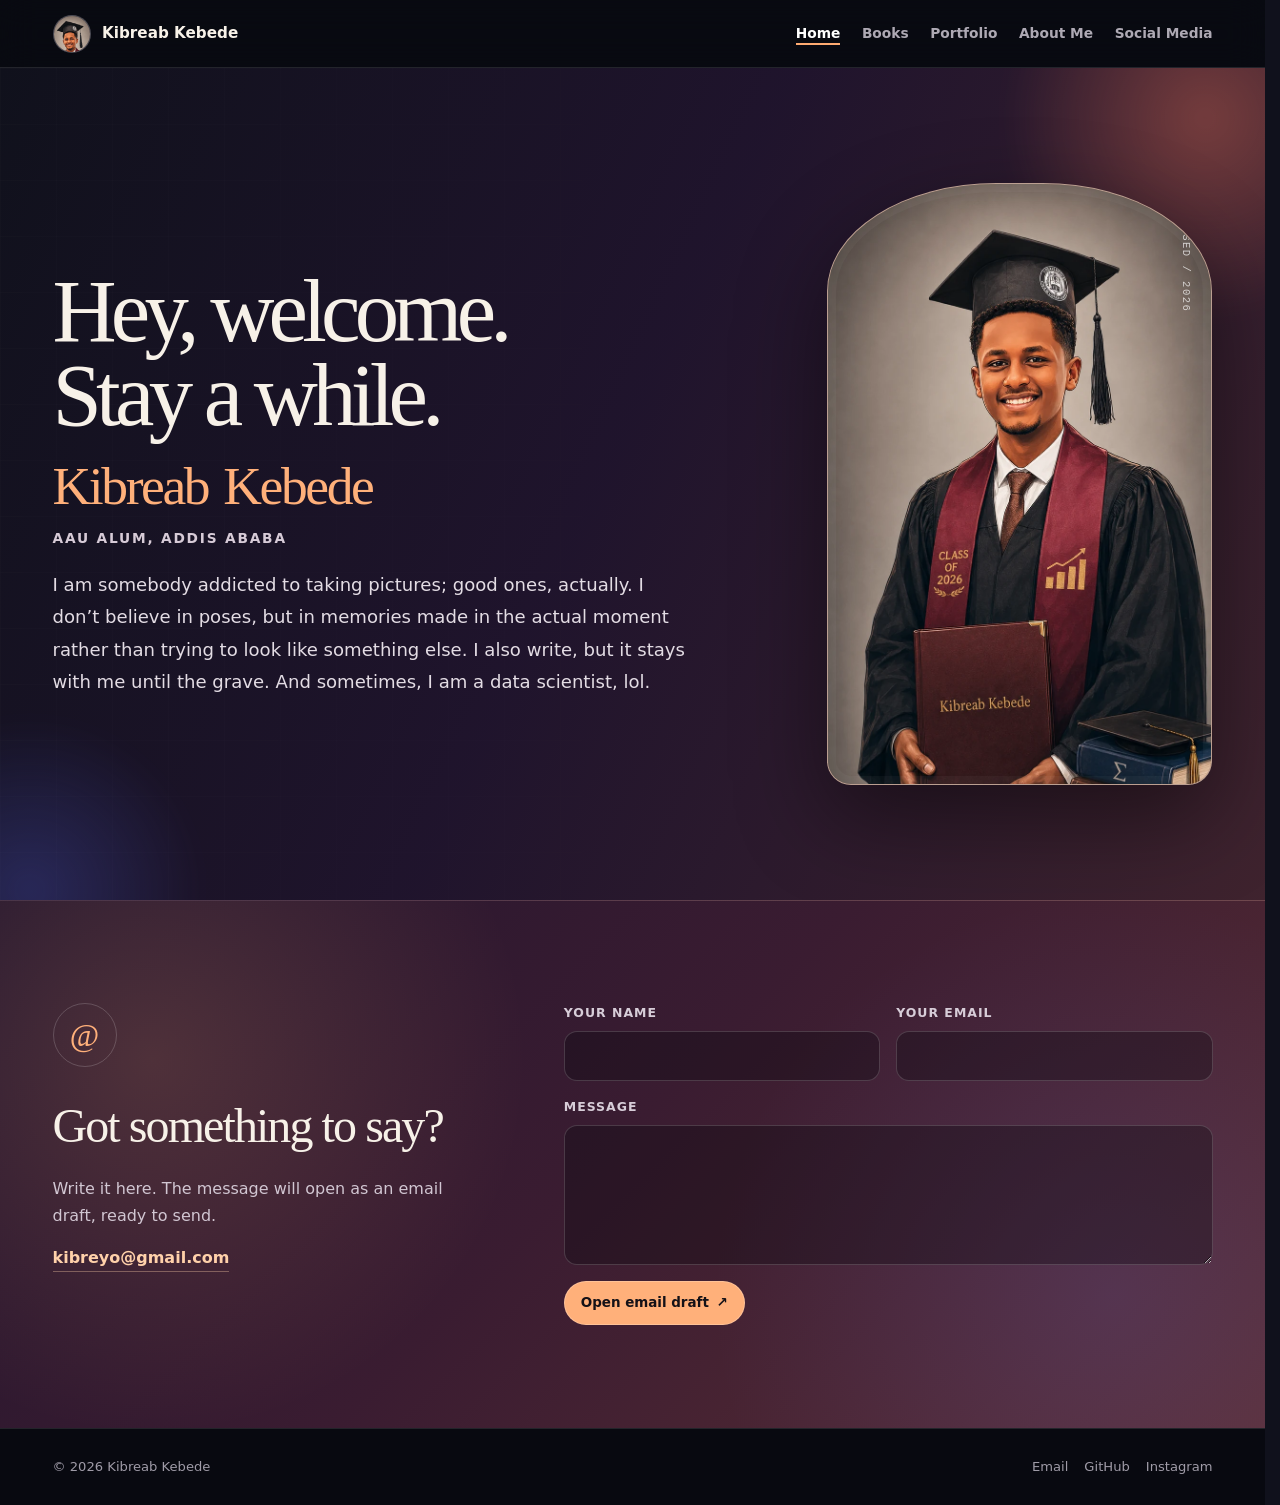
==== commit f4e60abd: "Add files via upload" ====
--- a/index.html
+++ b/index.html
@@ -4,12 +4,12 @@
   <meta charset="utf-8">
   <meta name="viewport" content="width=device-width, initial-scale=1">
   <title>Kibreab Kebede | Home</title>
-  <meta name="description" content="Kibreab Kebede: statistics, data work, books, cinema, football, and a personal corner of the internet.">
-  <meta name="theme-color" content="#f3efe7">
+  <meta name="description" content="Kibreab Kebede's personal site: photography, writing, films, books, football, and links.">
+  <meta name="theme-color" content="#10111c">
   <link rel="canonical" href="https://kibreabk.github.io/kibreab-kebede/">
   <meta property="og:type" content="website">
   <meta property="og:title" content="Kibreab Kebede | Home">
-  <meta property="og:description" content="Kibreab Kebede: statistics, data work, books, cinema, football, and a personal corner of the internet.">
+  <meta property="og:description" content="Photography, writing, films, books, football, and a personal corner of the internet.">
   <meta property="og:url" content="https://kibreabk.github.io/kibreab-kebede/">
   <meta property="og:image" content="https://kibreabk.github.io/kibreab-kebede/assets/images/personal/social-preview.jpg">
   <meta name="twitter:card" content="summary_large_image">
@@ -42,7 +42,7 @@
   }
   </script>
 </head>
-<body>
+<body class="page-home">
   <a class="skip-link" href="#main-content">Skip to main content</a>
   <header class="site-header">
     <div class="header-inner">
@@ -64,59 +64,61 @@
       </nav>
     </div>
   </header>
+
   <main id="main-content">
     <section class="home-hero">
+      <div class="home-glow home-glow-one" aria-hidden="true"></div>
+      <div class="home-glow home-glow-two" aria-hidden="true"></div>
+      <div class="home-grid-lines" aria-hidden="true"></div>
       <div class="container home-grid">
         <div class="hero-copy" data-reveal>
-          <span class="eyebrow">Statistics · Data Analysis · Information Management</span>
           <h1 class="hero-headline">Hey, welcome.<br>Stay a while.</h1>
           <p class="interactive-name" tabindex="0" aria-label="Kibreab Kebede">
             <span class="name-word">Kibreab</span><span class="name-word">Kebede</span>
           </p>
-          <p class="interest-line"><span aria-hidden="true">📊</span> Numbers, <span aria-hidden="true">📷</span> frames, and <span aria-hidden="true">🎬</span> film credits.</p>
-          <p class="hero-bio">I crush complex stats for fun, snap pictures as a hobby, and watch way too many movies. Absurdly good with data, and constantly looking for the next best shot—on or off screen.</p>
-          <div class="button-row hero-actions">
-            <a class="button" href="portfolio.html">View My Work <span aria-hidden="true">→</span></a>
-            <a class="button button-secondary" href="about.html">More About Me <span aria-hidden="true">→</span></a>
-          </div>
-          <p class="hero-contact"><span>Say hello</span><a href="mailto:kibreyo@gmail.com">kibreyo@gmail.com</a></p>
+          <p class="home-place">AAU Alum, Addis Ababa</p>
+          <p class="home-story">I am somebody addicted to taking pictures; good ones, actually. I don&rsquo;t believe in poses, but in memories made in the actual moment rather than trying to look like something else. I also write, but it stays with me until the grave. And sometimes, I am a data scientist, lol.</p>
         </div>
         <figure class="home-portrait-shell" data-reveal>
-          <img src="assets/images/personal/homepage.webp" width="862" height="1825" alt="Illustrated portrait of Kibreab Kebede in academic dress holding a personalized folder beside statistics books" fetchpriority="high">
+          <span class="portrait-caption" aria-hidden="true">UNPOSED / 2026</span>
+          <img src="assets/images/personal/homepage.webp" width="862" height="1825" alt="Illustrated portrait of Kibreab Kebede in academic dress holding a personalized folder beside a stack of books" fetchpriority="high">
         </figure>
       </div>
     </section>
 
-    <section class="home-preview" aria-label="Explore the website">
-      <div class="container preview-grid">
-        <article class="preview-item" data-reveal>
-          <span class="preview-label">01 / Data</span>
-          <div><h2>Numbers are kind of my thing.</h2><p>R, statistical modeling, forecasting, visualization, and analytical reporting.</p></div>
-          <a class="text-link" href="portfolio.html">Explore Portfolio <span class="arrow" aria-hidden="true">→</span></a>
-        </article>
-        <article class="preview-item" data-reveal>
-          <span class="preview-label">02 / Books</span>
-          <div><h2>Currently reading: Dream Psychology.</h2><p>Sigmund Freud on dreams, symbolism, the unconscious, and wish fulfillment.</p></div>
-          <a class="text-link" href="books.html">See My Bookshelf <span class="arrow" aria-hidden="true">→</span></a>
-        </article>
-        <article class="preview-item" data-reveal>
-          <span class="preview-label">03 / After Hours</span>
-          <div><h2>Movies, football, music, and everything between.</h2><p>The Dark Knight. Manchester United. Cristiano Ronaldo. Enough said.</p></div>
-          <a class="text-link" href="about.html">Get to Know Me <span class="arrow" aria-hidden="true">→</span></a>
-        </article>
+    <section class="home-contact" id="contact" aria-labelledby="contact-title">
+      <div class="container contact-grid">
+        <div class="contact-copy" data-reveal>
+          <span class="contact-mark" aria-hidden="true">@</span>
+          <h2 id="contact-title">Got something to say?</h2>
+          <p>Write it here. The message will open as an email draft, ready to send.</p>
+          <a class="contact-email" href="mailto:kibreyo@gmail.com">kibreyo@gmail.com</a>
+        </div>
+        <form class="contact-form" data-email-form data-reveal>
+          <div class="field-pair">
+            <label><span>Your name</span><input type="text" name="name" autocomplete="name" required></label>
+            <label><span>Your email</span><input type="email" name="email" autocomplete="email" required></label>
+          </div>
+          <label><span>Message</span><textarea name="message" rows="5" required></textarea></label>
+          <div class="form-actions">
+            <button class="button contact-button" type="submit">Open email draft <span aria-hidden="true">&#8599;</span></button>
+            <p class="form-status" data-email-status aria-live="polite"></p>
+          </div>
+        </form>
       </div>
     </section>
   </main>
+
   <footer class="site-footer">
     <div class="container footer-inner">
       <p>&copy; <span data-current-year>2026</span> Kibreab Kebede</p>
       <nav class="footer-links" aria-label="Footer links">
+        <a href="mailto:kibreyo@gmail.com">Email</a>
         <a href="https://github.com/Kibreabk" target="_blank" rel="noopener noreferrer">GitHub</a>
-        <a href="https://www.linkedin.com/in/kibreab-k-debisa-b67534243/" target="_blank" rel="noopener noreferrer">LinkedIn</a>
         <a href="https://www.instagram.com/_bloodyo_/" target="_blank" rel="noopener noreferrer">Instagram</a>
       </nav>
     </div>
   </footer>
   <button class="back-to-top" type="button" aria-label="Back to top" data-back-to-top data-visible="false">&uarr;</button>
 </body>
-</html>+</html>
--- a/assets/css/styles.css
+++ b/assets/css/styles.css
@@ -1,29 +1,22 @@
 :root {
-  --ink: #1a1917;
-  --ink-2: #2b2926;
-  --paper: #f3efe7;
-  --paper-2: #ebe5da;
-  --surface: #fffdf8;
-  --surface-dark: #171817;
-  --muted: #6f6a62;
-  --muted-light: #bcb4a8;
-  --line: rgba(26, 25, 23, 0.14);
-  --line-light: rgba(255, 253, 248, 0.16);
-  --accent: #7e303b;
-  --accent-soft: #b86d75;
-  --green: #263a31;
-  --shadow: 0 18px 50px rgba(40, 34, 27, 0.10);
-  --shadow-soft: 0 8px 24px rgba(40, 34, 27, 0.08);
-  --radius-sm: 12px;
-  --radius-md: 20px;
-  --radius-lg: 28px;
-  --container: 1120px;
+  --header: 68px;
+  --container: 1160px;
   --reading: 720px;
-  --header: 68px;
   --display: Georgia, "Times New Roman", serif;
   --sans: Inter, ui-sans-serif, system-ui, -apple-system, BlinkMacSystemFont, "Segoe UI", sans-serif;
   --mono: "SFMono-Regular", Consolas, "Liberation Mono", monospace;
   --ease: cubic-bezier(.22, 1, .36, 1);
+  --ink: #f7f1e8;
+  --muted: #bcb4aa;
+  --line: rgba(255,255,255,.14);
+  --surface: rgba(255,255,255,.075);
+  --surface-strong: rgba(255,255,255,.115);
+  --shadow: 0 24px 70px rgba(0,0,0,.30);
+  --shadow-soft: 0 12px 32px rgba(0,0,0,.22);
+  --radius-sm: 12px;
+  --radius-md: 20px;
+  --radius-lg: 30px;
+  --page-accent: #f29f67;
 }
 
 * { box-sizing: border-box; }
@@ -32,7 +25,7 @@
   margin: 0;
   min-width: 320px;
   overflow-x: hidden;
-  background: var(--paper);
+  background: #10111a;
   color: var(--ink);
   font-family: var(--sans);
   font-size: 16px;
@@ -44,70 +37,71 @@
 img, svg { display: block; max-width: 100%; }
 img { height: auto; }
 a { color: inherit; text-decoration: none; }
-button, input, select, textarea { font: inherit; }
+button, input, textarea, select { font: inherit; }
 button { color: inherit; }
-h1, h2, h3, h4, p, figure, blockquote, dl, dd { margin: 0; }
-ul, ol { margin: 0; padding: 0; list-style: none; }
-::selection { background: var(--accent); color: #fff; }
-:focus-visible { outline: 3px solid var(--accent-soft); outline-offset: 4px; }
+h1, h2, h3, h4, p, figure, blockquote, dl, dd, ol { margin: 0; }
+ul, ol { padding: 0; list-style: none; }
+::selection { background: var(--page-accent); color: #111; }
+:focus-visible { outline: 3px solid var(--page-accent); outline-offset: 4px; }
+
+.visually-hidden {
+  position: absolute !important;
+  width: 1px !important;
+  height: 1px !important;
+  padding: 0 !important;
+  margin: -1px !important;
+  overflow: hidden !important;
+  clip: rect(0,0,0,0) !important;
+  white-space: nowrap !important;
+  border: 0 !important;
+}
 
 .skip-link {
   position: fixed;
   z-index: 1000;
   top: .65rem;
   left: .65rem;
-  padding: .7rem .95rem;
+  padding: .68rem .92rem;
   border-radius: 999px;
-  background: var(--ink);
-  color: #fff;
-  font-weight: 750;
-  transform: translateY(-160%);
+  background: #fff;
+  color: #111;
+  font-weight: 800;
+  transform: translateY(-170%);
   transition: transform 180ms ease;
 }
 .skip-link:focus { transform: translateY(0); }
 
 .container { width: min(calc(100% - 2.5rem), var(--container)); margin-inline: auto; }
-.narrow { width: min(calc(100% - 2.5rem), var(--reading)); margin-inline: auto; }
-.section { padding-block: clamp(3.5rem, 6vw, 5.5rem); }
-.section-compact { padding-block: clamp(2.7rem, 4.5vw, 4rem); }
-.eyebrow {
-  display: inline-flex;
-  align-items: center;
-  gap: .55rem;
-  color: var(--muted);
-  font-family: var(--mono);
-  font-size: .78rem;
-  font-weight: 750;
-  letter-spacing: .12em;
-  text-transform: uppercase;
-}
-.eyebrow::before { content: ""; width: 1.55rem; height: 1px; background: currentColor; }
+.section { padding-block: clamp(3.8rem, 7vw, 6.4rem); }
+.section-compact { padding-block: clamp(2.8rem, 5vw, 4.4rem); }
 .page-title {
   font-family: var(--display);
-  font-size: clamp(2.7rem, 6vw, 3.55rem);
+  font-size: clamp(2.8rem, 6vw, 4.7rem);
   font-weight: 500;
-  letter-spacing: -.045em;
-  line-height: 1;
-}
-.page-intro { max-width: 48rem; color: var(--muted); font-size: clamp(1rem, 1.8vw, 1.15rem); }
+  letter-spacing: -.055em;
+  line-height: .98;
+}
+.page-intro { max-width: 46rem; color: var(--muted); font-size: clamp(1rem, 1.7vw, 1.15rem); }
 .section-title {
   font-family: var(--display);
-  font-size: clamp(1.9rem, 3.6vw, 2.35rem);
+  font-size: clamp(2rem, 4vw, 2.8rem);
   font-weight: 500;
-  letter-spacing: -.035em;
-  line-height: 1.08;
-}
-.subsection-title { font-size: clamp(1.2rem, 2.4vw, 1.45rem); line-height: 1.2; }
-.muted { color: var(--muted); }
+  letter-spacing: -.04em;
+  line-height: 1.02;
+}
+.text-link { display: inline-flex; align-items: center; gap: .42rem; font-size: .86rem; font-weight: 800; }
+.text-link .arrow { transition: transform 180ms var(--ease); }
+.text-link:hover .arrow, .text-link:focus-visible .arrow { transform: translate(3px,-2px); }
 
 .site-header {
   position: sticky;
   z-index: 100;
   top: 0;
   height: var(--header);
-  border-bottom: 1px solid var(--line);
-  background: color-mix(in srgb, var(--paper) 91%, transparent);
-  backdrop-filter: blur(14px);
+  border-bottom: 1px solid rgba(255,255,255,.11);
+  background: rgba(8,9,15,.82);
+  color: #f8f2e9;
+  backdrop-filter: blur(18px);
 }
 .header-inner {
   width: min(calc(100% - 2.5rem), var(--container));
@@ -118,13 +112,13 @@
   justify-content: space-between;
   gap: 1.5rem;
 }
-.site-brand { display: inline-flex; align-items: center; gap: .75rem; font-weight: 760; font-size: .96rem; }
-.brand-avatar { width: 38px; height: 38px; overflow: hidden; border: 1px solid var(--line); border-radius: 50%; background: var(--paper-2); }
+.site-brand { display: inline-flex; align-items: center; gap: .72rem; font-size: .95rem; font-weight: 780; }
+.brand-avatar { width: 38px; height: 38px; overflow: hidden; border: 1px solid rgba(255,255,255,.18); border-radius: 50%; background: #262530; }
 .brand-avatar img { width: 100%; height: 100%; object-fit: cover; }
-.site-nav ul { display: flex; align-items: center; gap: 1.4rem; }
-.site-nav a { position: relative; padding-block: .65rem; color: var(--muted); font-size: .87rem; font-weight: 680; }
-.site-nav a::after { content: ""; position: absolute; left: 0; right: 0; bottom: .42rem; height: 1.5px; background: var(--accent); transform: scaleX(0); transform-origin: right; transition: transform 220ms var(--ease); }
-.site-nav a:hover, .site-nav a:focus-visible, .site-nav a[aria-current="page"] { color: var(--ink); }
+.site-nav ul { display: flex; align-items: center; gap: 1.35rem; }
+.site-nav a { position: relative; padding-block: .65rem; color: #aea9b4; font-size: .86rem; font-weight: 700; }
+.site-nav a::after { content: ""; position: absolute; left: 0; right: 0; bottom: .4rem; height: 2px; background: var(--page-accent); transform: scaleX(0); transform-origin: right; transition: transform 220ms var(--ease); }
+.site-nav a:hover, .site-nav a:focus-visible, .site-nav a[aria-current="page"] { color: #fff; }
 .site-nav a:hover::after, .site-nav a:focus-visible::after, .site-nav a[aria-current="page"]::after { transform: scaleX(1); transform-origin: left; }
 .nav-toggle { display: none; width: 44px; height: 44px; border: 0; background: transparent; cursor: pointer; }
 .nav-toggle-lines, .nav-toggle-lines::before, .nav-toggle-lines::after { width: 22px; height: 1.5px; display: block; background: currentColor; transition: transform 220ms var(--ease), opacity 180ms ease; }
@@ -136,10 +130,6 @@
 .nav-toggle[aria-expanded="true"] .nav-toggle-lines::before { transform: translateY(7px) rotate(45deg); }
 .nav-toggle[aria-expanded="true"] .nav-toggle-lines::after { transform: translateY(-7px) rotate(-45deg); }
 
-.page-hero { padding-block: clamp(3.4rem, 7vw, 5.2rem) clamp(2rem, 4vw, 3.2rem); }
-.page-hero-grid { display: grid; grid-template-columns: minmax(0, .8fr) minmax(280px, .6fr); align-items: end; gap: 2rem; }
-.page-hero .page-intro { justify-self: end; }
-
 .button-row { display: flex; flex-wrap: wrap; align-items: center; gap: .75rem; }
 .button {
   min-height: 42px;
@@ -147,337 +137,440 @@
   align-items: center;
   justify-content: center;
   gap: .5rem;
-  padding: .64rem .95rem;
-  border: 1px solid var(--ink);
+  padding: .64rem 1rem;
+  border: 1px solid rgba(255,255,255,.22);
   border-radius: 999px;
-  background: var(--ink);
-  color: #fff;
+  background: var(--page-accent);
+  color: #141117;
   font-size: .84rem;
-  font-weight: 750;
+  font-weight: 820;
+  cursor: pointer;
   transition: transform 200ms var(--ease), box-shadow 200ms var(--ease), background 200ms ease;
 }
 .button:hover, .button:focus-visible { transform: translateY(-2px); box-shadow: var(--shadow-soft); }
-.button-secondary { background: transparent; color: var(--ink); }
-.button-quiet { border-color: var(--line); background: var(--surface); color: var(--ink); }
-.text-link { display: inline-flex; align-items: center; gap: .42rem; font-size: .86rem; font-weight: 760; }
-.text-link .arrow { transition: transform 180ms var(--ease); }
-.text-link:hover .arrow, .text-link:focus-visible .arrow { transform: translateX(4px); }
+.button-secondary { background: rgba(255,255,255,.06); color: #fff; }
+.button-quiet { background: #f2eee7; color: #15161c; border-color: rgba(20,20,24,.15); }
+
+.page-hero { position: relative; overflow: hidden; padding-block: clamp(3.8rem, 8vw, 6.4rem) clamp(2.3rem, 5vw, 3.8rem); }
+.page-hero-grid { display: grid; grid-template-columns: minmax(0,.75fr) minmax(280px,.55fr); align-items: end; gap: 2rem; }
+.page-hero .page-intro { justify-self: end; }
 
 /* Home */
-.home-hero { padding-block: clamp(3.4rem, 6vw, 5.2rem) clamp(3rem, 5vw, 4.4rem); }
-.home-grid { display: grid; grid-template-columns: minmax(0, 1.1fr) minmax(300px, .75fr); align-items: center; gap: clamp(2rem, 6vw, 5rem); }
-.hero-copy { max-width: 650px; }
-.hero-headline {
-  margin-top: 1rem;
-  font-family: var(--display);
-  font-size: clamp(3rem, 6.2vw, 4.65rem);
-  font-weight: 500;
-  letter-spacing: -.055em;
-  line-height: .98;
-}
-.interactive-name {
-  width: fit-content;
-  margin-top: 1.25rem;
-  color: var(--accent);
-  font-family: var(--display);
-  font-size: clamp(2rem, 4vw, 2.55rem);
-  font-weight: 500;
-  letter-spacing: -.035em;
-  line-height: 1.1;
-}
-.name-word { position: relative; display: inline-block; transition: transform 240ms var(--ease), letter-spacing 240ms var(--ease); }
-.name-word + .name-word { margin-left: .3em; }
-.name-word::after { content: ""; position: absolute; left: 0; right: 0; bottom: -.18rem; height: 2px; background: currentColor; transform: scaleX(0); transform-origin: right; transition: transform 240ms var(--ease); }
-.name-word:hover, .interactive-name:focus .name-word { transform: translateY(-2px); letter-spacing: .015em; }
+.page-home { --page-accent: #ffab72; background: #10111c; }
+.home-hero {
+  position: relative;
+  min-height: calc(100svh - var(--header));
+  overflow: hidden;
+  display: grid;
+  align-items: center;
+  padding-block: clamp(3.3rem, 7vw, 6rem);
+  background:
+    linear-gradient(115deg, rgba(16,17,28,.98) 0%, rgba(32,20,45,.96) 48%, rgba(68,37,48,.90) 100%);
+}
+.home-glow { position: absolute; border-radius: 50%; filter: blur(12px); opacity: .75; pointer-events: none; }
+.home-glow-one { width: 420px; height: 420px; right: -150px; top: -160px; background: radial-gradient(circle, rgba(255,125,92,.46), transparent 68%); }
+.home-glow-two { width: 360px; height: 360px; left: -150px; bottom: -170px; background: radial-gradient(circle, rgba(84,97,223,.38), transparent 68%); }
+.home-grid-lines { position: absolute; inset: 0; opacity: .16; background-image: linear-gradient(rgba(255,255,255,.08) 1px, transparent 1px), linear-gradient(90deg, rgba(255,255,255,.08) 1px, transparent 1px); background-size: 56px 56px; mask-image: linear-gradient(to right, #000, transparent 68%); }
+.home-grid { position: relative; z-index: 1; display: grid; grid-template-columns: minmax(0,1.05fr) minmax(300px,.7fr); align-items: center; gap: clamp(2.5rem, 7vw, 6rem); }
+.hero-copy { max-width: 680px; }
+.hero-headline { font-family: var(--display); font-size: clamp(3.1rem, 7vw, 5.55rem); font-weight: 500; letter-spacing: -.065em; line-height: .94; }
+.interactive-name { width: fit-content; margin-top: 1.45rem; color: #ffb07a; font-family: var(--display); font-size: clamp(2.25rem, 4.3vw, 3.35rem); font-weight: 500; letter-spacing: -.045em; line-height: 1; }
+.name-word { position: relative; display: inline-block; transition: transform 240ms var(--ease), letter-spacing 240ms var(--ease), color 240ms ease; }
+.name-word + .name-word { margin-left: .28em; }
+.name-word::after { content: ""; position: absolute; left: 0; right: 0; bottom: -.2rem; height: 2px; background: currentColor; transform: scaleX(0); transform-origin: right; transition: transform 240ms var(--ease); }
+.name-word:hover, .interactive-name:focus .name-word { transform: translateY(-2px); letter-spacing: .01em; color: #ffd3a4; }
 .name-word:hover::after, .interactive-name:focus .name-word::after { transform: scaleX(1); transform-origin: left; }
-.interest-line { margin-top: 1.2rem; color: var(--ink-2); font-size: clamp(1rem, 1.8vw, 1.15rem); font-weight: 650; }
-.hero-bio { max-width: 620px; margin-top: .95rem; color: var(--muted); font-size: clamp(1rem, 1.7vw, 1.1rem); }
-.hero-actions { margin-top: 1.35rem; }
-.hero-contact { margin-top: 1.3rem; display: flex; align-items: center; gap: .65rem; color: var(--muted); font-size: .9rem; }
-.hero-contact a { color: var(--ink); font-weight: 720; border-bottom: 1px solid var(--line); }
-.home-portrait-shell {
-  width: min(100%, 390px);
-  justify-self: end;
-  overflow: hidden;
-  border: 1px solid var(--line);
-  border-radius: var(--radius-lg);
-  background: #d8cec4;
-  box-shadow: var(--shadow);
-  aspect-ratio: 0.72;
-}
-.home-portrait-shell img { width: 100%; height: 100%; object-fit: cover; object-position: 50% 20%; }
-.home-preview { border-block: 1px solid var(--line); background: rgba(255,255,255,.18); }
-.preview-grid { display: grid; grid-template-columns: repeat(3, 1fr); }
-.preview-item { min-height: 190px; display: flex; flex-direction: column; justify-content: space-between; gap: 1.1rem; padding: 1.55rem; }
-.preview-item + .preview-item { border-left: 1px solid var(--line); }
-.preview-label { color: var(--muted); font-family: var(--mono); font-size: .72rem; font-weight: 760; letter-spacing: .1em; text-transform: uppercase; }
-.preview-item h2 { max-width: 22ch; font-size: 1.08rem; line-height: 1.3; }
-.preview-item p { margin-top: .4rem; color: var(--muted); font-size: .91rem; }
+.home-place { margin-top: .85rem; color: #d7cbd7; font-size: .86rem; font-weight: 750; letter-spacing: .13em; text-transform: uppercase; }
+.home-story { max-width: 650px; margin-top: 1.2rem; color: #e3dce4; font-size: clamp(1rem, 1.8vw, 1.13rem); line-height: 1.78; }
+.home-portrait-shell { position: relative; width: min(100%, 385px); justify-self: end; overflow: hidden; border: 1px solid rgba(255,255,255,.2); border-radius: 44% 44% 24px 24px / 18% 18% 24px 24px; background: #aa8775; box-shadow: 0 32px 90px rgba(0,0,0,.46); aspect-ratio: .64; }
+.home-portrait-shell::after { content: ""; position: absolute; inset: 0; border-radius: inherit; box-shadow: inset 0 0 0 8px rgba(255,255,255,.035); pointer-events: none; }
+.home-portrait-shell img { width: 100%; height: 100%; object-fit: cover; object-position: 50% 12%; }
+.portrait-caption { position: absolute; z-index: 2; top: 1.15rem; right: 1.1rem; color: rgba(255,255,255,.7); font-family: var(--mono); font-size: .66rem; letter-spacing: .14em; writing-mode: vertical-rl; }
+.home-contact { position: relative; padding-block: clamp(4rem, 8vw, 7rem); background: linear-gradient(135deg, #23152e, #3a1c31 48%, #5b2e34); border-top: 1px solid rgba(255,255,255,.12); }
+.home-contact::before { content: ""; position: absolute; inset: 0; background: radial-gradient(circle at 12% 30%, rgba(255,173,111,.17), transparent 32%), radial-gradient(circle at 88% 75%, rgba(104,113,231,.16), transparent 34%); pointer-events: none; }
+.contact-grid { position: relative; z-index: 1; display: grid; grid-template-columns: minmax(250px,.65fr) minmax(0,1fr); gap: clamp(2rem, 7vw, 6rem); align-items: start; }
+.contact-mark { width: 64px; height: 64px; display: grid; place-items: center; border: 1px solid rgba(255,255,255,.18); border-radius: 50%; color: #ffb07a; font-family: var(--display); font-size: 2rem; }
+.contact-copy h2 { margin-top: 1.15rem; font-family: var(--display); font-size: clamp(2rem,4vw,3rem); font-weight: 500; letter-spacing: -.04em; }
+.contact-copy p { max-width: 28rem; margin-top: .7rem; color: #d1c6d2; }
+.contact-email { display: inline-block; margin-top: 1rem; color: #ffd1aa; font-weight: 750; border-bottom: 1px solid rgba(255,209,170,.35); }
+.contact-form { display: grid; gap: 1rem; }
+.field-pair { display: grid; grid-template-columns: repeat(2,minmax(0,1fr)); gap: 1rem; }
+.contact-form label { display: grid; gap: .45rem; color: #d7cdd8; font-size: .78rem; font-weight: 740; letter-spacing: .08em; text-transform: uppercase; }
+.contact-form input, .contact-form textarea { width: 100%; border: 1px solid rgba(255,255,255,.16); border-radius: 13px; background: rgba(7,8,13,.32); color: #fff; padding: .85rem .95rem; outline: none; transition: border-color 180ms ease, background 180ms ease; }
+.contact-form textarea { resize: vertical; min-height: 140px; }
+.contact-form input:focus, .contact-form textarea:focus { border-color: #ffb07a; background: rgba(7,8,13,.46); }
+.form-actions { display: flex; flex-wrap: wrap; align-items: center; gap: 1rem; }
+.contact-button { background: #ffb07a; }
+.form-status { color: #d7cdd8; font-size: .82rem; }
 
 /* Books */
-.current-book { display: grid; grid-template-columns: 210px minmax(0, 1fr); gap: clamp(1.7rem, 4vw, 3rem); align-items: center; padding: clamp(1.4rem, 3vw, 2rem); border: 1px solid var(--line); border-radius: var(--radius-md); background: var(--surface); box-shadow: var(--shadow-soft); }
-.book-cover { position: relative; width: 100%; max-width: 190px; margin-inline: auto; transition: transform 240ms var(--ease), box-shadow 240ms var(--ease); }
-.book-cover img { width: 100%; aspect-ratio: .66; object-fit: cover; border-radius: 5px; box-shadow: 0 16px 28px rgba(34,29,24,.18); }
-.book-cover:hover { transform: translateY(-4px); }
-.book-copy .status { color: var(--accent); font-family: var(--mono); font-size: .75rem; font-weight: 800; letter-spacing: .12em; text-transform: uppercase; }
-.book-copy h2 { margin-top: .45rem; font-family: var(--display); font-size: clamp(1.8rem, 4vw, 2.45rem); font-weight: 500; line-height: 1.08; }
-.book-author { margin-top: .42rem; color: var(--muted); font-size: .95rem; }
-.book-description { max-width: 660px; margin-top: 1rem; color: var(--muted); font-size: 1rem; }
-.books-heading { margin-bottom: 1.4rem; display: flex; align-items: end; justify-content: space-between; gap: 1rem; }
-.finished-grid { display: grid; grid-template-columns: repeat(2, minmax(0, 1fr)); gap: 1rem; }
-.finished-book { display: grid; grid-template-columns: 108px minmax(0, 1fr); gap: 1.1rem; min-height: 228px; padding: 1.1rem; border: 1px solid var(--line); border-radius: var(--radius-sm); background: rgba(255,255,255,.38); transition: transform 220ms var(--ease), box-shadow 220ms var(--ease), background 220ms ease; }
-.finished-book:hover { transform: translateY(-3px); background: var(--surface); box-shadow: var(--shadow-soft); }
-.finished-book img { width: 108px; aspect-ratio: .66; object-fit: cover; border-radius: 4px; box-shadow: 0 8px 18px rgba(34,29,24,.14); }
-.finished-book h3 { font-family: var(--display); font-size: 1.35rem; font-weight: 500; line-height: 1.15; }
-.finished-book .book-author { margin-top: .2rem; font-size: .84rem; }
-.finished-book .book-description { margin-top: .65rem; font-size: .9rem; line-height: 1.55; }
-.book-note { margin-top: .45rem; color: var(--accent); font-size: .8rem; font-weight: 740; }
+.page-books { --page-accent: #e9b96e; background: #0d2926; }
+.books-hero { background: linear-gradient(135deg, #0c2825, #17443d 58%, #5c4930); }
+.book-spines { position: absolute; right: 6vw; bottom: -20px; height: 190px; display: flex; align-items: end; gap: 8px; opacity: .32; transform: rotate(-4deg); }
+.book-spines span { display: block; width: 28px; border: 1px solid rgba(255,255,255,.28); border-radius: 4px 4px 0 0; background: rgba(255,255,255,.07); }
+.book-spines span:nth-child(1) { height: 120px; background: rgba(238,176,101,.24); }
+.book-spines span:nth-child(2) { height: 168px; width: 38px; background: rgba(118,181,162,.19); }
+.book-spines span:nth-child(3) { height: 142px; background: rgba(190,115,96,.19); }
+.book-spines span:nth-child(4) { height: 184px; width: 34px; background: rgba(211,194,139,.17); }
+.book-spines span:nth-child(5) { height: 132px; width: 42px; background: rgba(123,114,182,.18); }
+.page-books main { background: radial-gradient(circle at 80% 18%, rgba(233,185,110,.09), transparent 25%), #0d2926; }
+.current-book { display: grid; grid-template-columns: 190px minmax(0,1fr); gap: clamp(1.6rem,4vw,3rem); align-items: center; padding: clamp(1.35rem,3vw,2.25rem); border: 1px solid rgba(233,185,110,.27); border-radius: var(--radius-lg); background: linear-gradient(135deg, rgba(255,255,255,.10), rgba(255,255,255,.045)); box-shadow: var(--shadow-soft); }
+.book-cover { width: 100%; max-width: 178px; margin-inline: auto; transition: transform 240ms var(--ease); }
+.book-cover img { width: 100%; aspect-ratio: .66; object-fit: cover; border-radius: 6px; box-shadow: 0 18px 36px rgba(0,0,0,.38); }
+.book-cover:hover { transform: translateY(-5px) rotate(-1deg); }
+.status { color: #e9b96e; font-family: var(--mono); font-size: .72rem; font-weight: 800; letter-spacing: .12em; text-transform: uppercase; }
+.book-copy h2 { margin-top: .55rem; font-family: var(--display); font-size: clamp(1.7rem,3.6vw,2.55rem); font-weight: 500; line-height: 1.08; }
+.book-author { margin-top: .32rem; color: #c5d6cf; font-size: .88rem; font-weight: 760; }
+.book-description { margin-top: .75rem; color: #c2cec9; font-size: .94rem; }
+.finished-section { background: linear-gradient(180deg, rgba(255,255,255,.035), rgba(5,24,22,.52)); }
+.books-heading { margin-bottom: 1.35rem; display: flex; align-items: end; justify-content: space-between; gap: 1rem; }
+.books-heading span { color: #9fb5ad; font-family: var(--mono); font-size: .78rem; }
+.finished-grid { display: grid; grid-template-columns: repeat(2,minmax(0,1fr)); gap: 1rem; }
+.finished-book { position: relative; display: grid; grid-template-columns: 118px minmax(0,1fr); gap: 1.1rem; align-items: start; overflow: hidden; padding: 1.1rem; border: 1px solid rgba(255,255,255,.10); border-radius: 18px; background: rgba(255,255,255,.065); transition: transform 220ms var(--ease), border-color 220ms ease, background 220ms ease; }
+.finished-book::after { content: ""; position: absolute; inset: auto -20% -55% 35%; height: 130px; border-radius: 50%; background: rgba(233,185,110,.10); filter: blur(2px); }
+.finished-book:nth-child(2)::after { background: rgba(159,102,197,.12); }
+.finished-book:nth-child(3)::after { background: rgba(84,180,188,.12); }
+.finished-book:nth-child(4)::after { background: rgba(230,206,99,.10); }
+.finished-book:nth-child(5)::after { background: rgba(229,112,161,.10); }
+.finished-book:hover { transform: translateY(-3px); border-color: rgba(233,185,110,.30); background: rgba(255,255,255,.09); }
+.finished-book img { position: relative; z-index: 1; width: 118px; aspect-ratio: .66; object-fit: cover; border-radius: 5px; box-shadow: 0 12px 26px rgba(0,0,0,.34); }
+.finished-book div { position: relative; z-index: 1; }
+.finished-book h3 { font-family: var(--display); font-size: 1.25rem; font-weight: 500; line-height: 1.15; }
+.finished-book .book-description { font-size: .87rem; line-height: 1.58; }
+.book-note { margin-top: .55rem; color: #e9b96e; font-size: .78rem; font-weight: 720; }
 
 /* Portfolio */
-.portfolio-intro { display: flex; align-items: center; justify-content: space-between; gap: 1.5rem; padding-bottom: 1.3rem; border-bottom: 1px solid var(--line); }
-.portfolio-intro-copy { max-width: 610px; }
-.portfolio-actions { flex: 0 0 auto; }
-.projects-heading { margin-bottom: 1rem; display: flex; align-items: baseline; justify-content: space-between; gap: 1rem; }
-.project-grid { display: grid; grid-template-columns: repeat(2, minmax(0, 1fr)); gap: 1rem; }
-.project-card { min-height: 260px; display: flex; flex-direction: column; padding: clamp(1.25rem, 2.8vw, 1.65rem); border: 1px solid var(--line); border-radius: var(--radius-sm); background: var(--surface); transition: transform 200ms var(--ease), box-shadow 200ms var(--ease), border-color 200ms ease; }
-.project-card:hover, .project-card:focus-within { transform: translateY(-3px); border-color: rgba(126,48,59,.38); box-shadow: var(--shadow-soft); }
-.project-meta { display: flex; justify-content: space-between; gap: .8rem; color: var(--muted); font-family: var(--mono); font-size: .7rem; font-weight: 760; letter-spacing: .08em; text-transform: uppercase; }
-.project-card h2 { margin-top: .72rem; font-size: clamp(1.2rem, 2.5vw, 1.45rem); line-height: 1.2; }
-.project-card p { margin-top: .72rem; color: var(--muted); font-size: .94rem; line-height: 1.58; }
-.project-tags { margin-top: auto; padding-top: 1.15rem; display: flex; flex-wrap: wrap; gap: .45rem; }
-.project-tags span { padding: .32rem .55rem; border: 1px solid var(--line); border-radius: 999px; color: var(--muted); font-size: .72rem; font-weight: 700; }
-.project-link { margin-top: .9rem; }
-.project-card.featured { border-color: rgba(126,48,59,.35); background: linear-gradient(140deg, #fffdf8, #f7ecec); }
-
-.cv-dialog { width: min(94vw, 980px); height: min(88vh, 820px); padding: 0; overflow: hidden; border: 0; border-radius: var(--radius-md); background: var(--surface); color: var(--ink); box-shadow: 0 40px 120px rgba(0,0,0,.35); }
-.cv-dialog::backdrop { background: rgba(17,17,16,.72); backdrop-filter: blur(4px); }
-.cv-dialog-head { min-height: 58px; display: flex; align-items: center; justify-content: space-between; gap: 1rem; padding: .75rem 1rem; border-bottom: 1px solid var(--line); }
+.page-portfolio { --page-accent: #63d5c2; background: #071d2c; }
+.portfolio-hero { position: relative; overflow: hidden; padding-block: clamp(3.6rem,7vw,5.4rem); background: linear-gradient(120deg, #071d2c, #102d45 56%, #302144); border-bottom: 1px solid rgba(255,255,255,.1); }
+.portfolio-intro { position: relative; z-index: 2; display: flex; align-items: end; justify-content: space-between; gap: 2rem; }
+.portfolio-intro-copy .page-intro { margin-top: .7rem; }
+.portfolio-orbit { position: absolute; width: 380px; height: 380px; right: -80px; top: -150px; border: 1px solid rgba(99,213,194,.20); border-radius: 50%; }
+.portfolio-orbit::before, .portfolio-orbit::after { content: ""; position: absolute; border: 1px solid rgba(175,116,231,.18); border-radius: 50%; }
+.portfolio-orbit::before { inset: 55px; }
+.portfolio-orbit::after { inset: 110px; }
+.portfolio-orbit i { position: absolute; width: 9px; height: 9px; border-radius: 50%; background: #63d5c2; box-shadow: 0 0 18px rgba(99,213,194,.55); }
+.portfolio-orbit i:nth-child(1) { left: 12%; top: 40%; }
+.portfolio-orbit i:nth-child(2) { right: 8%; top: 52%; background: #b77bea; }
+.portfolio-orbit i:nth-child(3) { left: 44%; bottom: 4%; background: #f2c66d; }
+.portfolio-orbit i:nth-child(4) { left: 50%; top: 24%; }
+.portfolio-orbit i:nth-child(5) { right: 28%; bottom: 31%; background: #f17878; }
+.project-section { background: radial-gradient(circle at 8% 85%, rgba(99,213,194,.10), transparent 25%), #071d2c; }
+.projects-heading { margin-bottom: 1.25rem; display: flex; align-items: center; justify-content: space-between; }
+.projects-heading span { width: 34px; height: 34px; display: grid; place-items: center; border: 1px solid rgba(255,255,255,.18); border-radius: 50%; color: #a9c3ce; font-family: var(--mono); font-size: .78rem; }
+.project-grid { display: grid; grid-template-columns: repeat(2,minmax(0,1fr)); gap: 1rem; }
+.project-card { --card-accent: #63d5c2; position: relative; min-height: 260px; display: flex; flex-direction: column; overflow: hidden; padding: 1.35rem; border: 1px solid rgba(255,255,255,.11); border-radius: 18px; background: linear-gradient(145deg, rgba(255,255,255,.10), rgba(255,255,255,.045)); transition: transform 220ms var(--ease), border-color 220ms ease, background 220ms ease; }
+.project-card::before { content: ""; position: absolute; width: 170px; height: 170px; right: -70px; top: -70px; border-radius: 50%; background: color-mix(in srgb, var(--card-accent) 17%, transparent); }
+.project-card:hover { transform: translateY(-3px); border-color: color-mix(in srgb, var(--card-accent) 44%, transparent); background: linear-gradient(145deg, rgba(255,255,255,.13), rgba(255,255,255,.055)); }
+.project-coral { --card-accent: #ff8b78; }
+.project-teal { --card-accent: #63d5c2; }
+.project-violet { --card-accent: #b77bea; }
+.project-gold { --card-accent: #f2c66d; }
+.project-meta { position: relative; z-index: 1; display: flex; justify-content: space-between; gap: .7rem; color: #a8bec9; font-family: var(--mono); font-size: .68rem; letter-spacing: .08em; text-transform: uppercase; }
+.project-card h3 { position: relative; z-index: 1; margin-top: .8rem; font-family: var(--display); font-size: 1.45rem; font-weight: 500; line-height: 1.13; }
+.project-card p { position: relative; z-index: 1; margin-top: .65rem; color: #bdd0d8; font-size: .88rem; line-height: 1.62; }
+.project-tags { position: relative; z-index: 1; margin-top: .85rem; display: flex; flex-wrap: wrap; gap: .45rem; }
+.project-tags span { padding: .25rem .55rem; border: 1px solid rgba(255,255,255,.12); border-radius: 999px; color: #d2e2e8; font-size: .69rem; font-weight: 740; }
+.project-link { position: relative; z-index: 1; margin-top: auto; padding-top: 1rem; color: var(--card-accent); }
+.cv-dialog { width: min(94vw,980px); height: min(90vh,780px); padding: 0; border: 0; border-radius: 18px; background: #f3efe8; color: #15161b; box-shadow: 0 30px 100px rgba(0,0,0,.52); }
+.cv-dialog::backdrop { background: rgba(4,6,12,.78); backdrop-filter: blur(4px); }
+.cv-dialog-head { min-height: 62px; display: flex; align-items: center; justify-content: space-between; gap: 1rem; padding: .7rem 1rem; border-bottom: 1px solid rgba(20,20,24,.13); }
 .cv-dialog-head h2 { font-size: 1rem; }
 .cv-dialog-actions { display: flex; align-items: center; gap: .5rem; }
-.icon-button { width: 40px; height: 40px; display: grid; place-items: center; border: 1px solid var(--line); border-radius: 50%; background: transparent; cursor: pointer; }
-.cv-frame { width: 100%; height: calc(100% - 58px); border: 0; background: #ddd; }
+.icon-button { width: 42px; height: 42px; display: grid; place-items: center; border: 1px solid rgba(20,20,24,.13); border-radius: 50%; background: transparent; font-size: 1.35rem; cursor: pointer; }
+.cv-frame { width: 100%; height: calc(100% - 62px); border: 0; background: #ddd; }
 
 /* About */
-.about-intro { max-width: 720px; }
-.about-chapters { margin-top: 1.5rem; display: flex; flex-wrap: wrap; gap: .55rem; }
-.about-chapters a { padding: .5rem .72rem; border: 1px solid var(--line); border-radius: 999px; color: var(--muted); font-size: .82rem; font-weight: 700; transition: background 180ms ease, color 180ms ease, transform 180ms var(--ease); }
-.about-chapters a:hover, .about-chapters a:focus-visible { transform: translateY(-2px); background: var(--surface); color: var(--ink); }
-.about-section { border-top: 1px solid var(--line); }
-.chapter-head { margin-bottom: 1.7rem; display: flex; align-items: center; gap: 1rem; }
-.chapter-marker { width: 58px; height: 58px; flex: 0 0 auto; display: grid; place-items: center; border: 1px solid var(--line); border-radius: 17px; background: var(--surface); box-shadow: var(--shadow-soft); font-size: 2.55rem; line-height: 1; }
-.chapter-marker.small { width: 48px; height: 48px; border-radius: 14px; font-size: 2rem; }
-.chapter-copy p { margin-top: .28rem; color: var(--muted); font-size: .92rem; }
-.music-grid { display: grid; grid-template-columns: repeat(2, minmax(0,1fr)); border-top: 1px solid var(--line); }
-.music-entry { min-height: 148px; padding: 1.25rem 1rem 1.25rem 0; border-bottom: 1px solid var(--line); }
-.music-entry:nth-child(even) { padding-left: 1.3rem; border-left: 1px solid var(--line); }
-.music-entry h3 { font-size: 1.16rem; }
-.music-entry .artists { margin-top: .35rem; color: var(--accent); font-weight: 740; }
-.music-entry .description { margin-top: .48rem; color: var(--muted); font-size: .92rem; }
-.facts-grid { display: grid; grid-template-columns: repeat(2, minmax(0,1fr)); gap: 1rem; }
-.fact-card { min-height: 255px; padding: 1.4rem; border: 1px solid var(--line); border-radius: var(--radius-md); background: var(--surface); }
-.fact-card h3 { font-size: 1.28rem; }
-.fact-card p { margin-top: .75rem; color: var(--muted); font-size: .98rem; }
-.strava-link { margin-top: 1rem; display: inline-flex; align-items: center; gap: .7rem; padding: .65rem .8rem; border: 1px solid rgba(252,76,2,.32); border-radius: 12px; color: #d74300; font-weight: 760; transition: transform 200ms var(--ease), background 200ms ease, border-color 200ms ease; }
-.strava-link:hover, .strava-link:focus-visible { transform: translateY(-3px); background: rgba(252,76,2,.06); border-color: rgba(252,76,2,.55); }
-.strava-icon { width: 31px; height: 31px; background: currentColor; -webkit-mask: url("../icons/brands/strava.svg") center/contain no-repeat; mask: url("../icons/brands/strava.svg") center/contain no-repeat; }
-
-.cinema-section { background: var(--surface-dark); color: #f5f1e8; }
-.cinema-section .chapter-marker { border-color: var(--line-light); background: rgba(255,255,255,.05); box-shadow: none; }
-.cinema-section .chapter-copy p, .cinema-section .muted { color: var(--muted-light); }
-.cinema-top { display: grid; grid-template-columns: minmax(0,1fr) 190px; align-items: start; gap: 2rem; }
-.movie-list { border-top: 1px solid var(--line-light); }
-.movie-row { display: grid; grid-template-columns: 42px minmax(0,1fr); gap: .85rem; padding: .95rem 0; border-bottom: 1px solid var(--line-light); }
-.movie-number { color: #a99f93; font-family: var(--mono); font-size: .78rem; font-weight: 760; }
-.movie-row h3 { font-size: 1.06rem; }
-.movie-row p { margin-top: .2rem; color: var(--muted-light); font-size: .86rem; }
-.movie-row.featured h3 { color: #e2b7bd; }
-.dark-knight-image { overflow: hidden; border: 1px solid var(--line-light); border-radius: 12px; aspect-ratio: .66; }
-.dark-knight-image img { width: 100%; height: 100%; object-fit: cover; }
-.cinema-detail-grid { margin-top: 1.5rem; display: grid; grid-template-columns: .9fr 1.1fr; gap: 1rem; }
-.cinema-panel { padding: 1.25rem; border: 1px solid var(--line-light); border-radius: var(--radius-sm); background: rgba(255,255,255,.035); }
-.cinema-panel h3 { margin-top: .25rem; font-size: 1.25rem; }
-.cinema-panel p { margin-top: .55rem; color: var(--muted-light); font-size: .91rem; }
-.profile-inline { display: grid; grid-template-columns: 92px minmax(0,1fr); align-items: center; gap: 1rem; }
-.profile-inline img { width: 92px; height: 92px; object-fit: cover; border-radius: 12px; }
-.actor-panel { display: grid; grid-template-columns: 150px minmax(0,1fr); gap: 1.2rem; align-items: start; }
-.actor-panel .jake { width: 150px; height: 210px; object-fit: cover; border-radius: 12px; }
-.actress-inline { margin-top: .9rem; display: grid; grid-template-columns: 72px minmax(0,1fr); gap: .8rem; align-items: center; }
-.actress-inline img { width: 72px; height: 88px; object-fit: cover; border-radius: 10px; }
-.scene-grid { margin-top: 1rem; display: grid; grid-template-columns: repeat(3, minmax(0,1fr)); gap: .75rem; }
-.scene-card { min-height: 100px; padding: .9rem; border: 1px solid var(--line-light); border-radius: 10px; }
-.scene-card strong { display: block; font-size: .94rem; }
-.scene-card span { display: block; margin-top: .3rem; color: var(--muted-light); font-size: .84rem; }
-.cinema-facts { margin-top: 1rem; display: grid; grid-template-columns: repeat(2,minmax(0,1fr)); gap: 1rem; }
-.cinema-facts .cinema-panel { min-height: 150px; }
-.fact-line { margin-top: .45rem; display: grid; grid-template-columns: 120px 1fr; gap: .5rem; font-size: .88rem; }
-.fact-line dt { color: #9f9589; }
-.fact-line dd { color: #f5f1e8; font-weight: 680; }
-
-.football-section { background: #e5e7df; }
-.football-layout { display: grid; grid-template-columns: minmax(0,1fr) 300px; gap: clamp(1.8rem, 5vw, 3.5rem); align-items: start; }
-.football-copy { min-width: 0; }
-.football-copy h3 { font-size: 1.25rem; }
-.football-copy p { margin-top: .65rem; color: #555e57; font-size: .98rem; }
-.team-strip { margin-top: 1rem; display: grid; grid-template-columns: repeat(2,minmax(0,1fr)); gap: .75rem; }
-.team-fact { padding: .9rem; border: 1px solid rgba(38,58,49,.18); border-radius: 10px; background: rgba(255,255,255,.35); }
-.team-fact span { display: block; color: #657168; font-size: .75rem; text-transform: uppercase; letter-spacing: .08em; }
-.team-fact strong { display: block; margin-top: .2rem; font-size: .96rem; }
-.ronaldo-block { margin-top: 1.35rem; padding-top: 1.35rem; border-top: 1px solid rgba(38,58,49,.18); }
-.ronaldo-label { display: flex; align-items: center; gap: .65rem; }
-.ronaldo-label .seven { color: var(--accent); font-family: var(--display); font-size: 1.8rem; }
-.ronaldo-quote { margin-top: .8rem; padding-left: 1rem; border-left: 3px solid var(--accent); color: #36443c; font-size: 1rem; line-height: 1.72; }
-.ronaldo-quote strong { color: var(--ink); }
-.ronaldo-image { overflow: hidden; border-radius: var(--radius-md); border: 1px solid rgba(38,58,49,.18); box-shadow: var(--shadow-soft); }
+.page-about { --page-accent: #f4a26d; background: #15101d; }
+.about-hero { position: relative; overflow: hidden; padding-block: clamp(3.5rem,7vw,5.6rem) clamp(2.2rem,4vw,3rem); background: linear-gradient(125deg, #1b1024, #342040 58%, #5c2d43); }
+.about-rings { position: absolute; width: 460px; height: 460px; right: -160px; top: -220px; border: 1px solid rgba(255,255,255,.16); border-radius: 50%; box-shadow: inset 0 0 0 70px rgba(255,255,255,.025), inset 0 0 0 140px rgba(255,255,255,.018); }
+.about-chapters { margin-top: 1.3rem; display: flex; flex-wrap: wrap; gap: .55rem; }
+.about-chapters a { padding: .38rem .68rem; border: 1px solid rgba(255,255,255,.14); border-radius: 999px; color: #ddd0df; font-size: .75rem; font-weight: 740; transition: background 180ms ease, transform 180ms var(--ease); }
+.about-chapters a:hover, .about-chapters a:focus-visible { background: rgba(255,255,255,.09); transform: translateY(-2px); }
+.about-band { position: relative; overflow: hidden; padding-block: clamp(4rem,7vw,6.4rem); }
+.chapter-head { display: flex; align-items: center; gap: 1rem; margin-bottom: 1.6rem; }
+.chapter-head.compact { margin-bottom: .95rem; }
+.chapter-marker { min-width: 72px; min-height: 72px; display: grid; place-items: center; border: 1px solid rgba(255,255,255,.16); border-radius: 22px; background: rgba(255,255,255,.075); font-size: clamp(2.2rem,4vw,3.2rem); line-height: 1; box-shadow: var(--shadow-soft); }
+.chapter-marker.small { min-width: 54px; min-height: 54px; border-radius: 17px; font-size: 2rem; }
+.chapter-copy p { margin-top: .25rem; color: var(--muted); font-size: .9rem; }
+.music-band { background: linear-gradient(135deg, #3d1e51, #21112e 58%, #132039); }
+.music-wave { position: absolute; inset: 0; opacity: .17; background: repeating-radial-gradient(ellipse at 12% 100%, transparent 0 18px, rgba(255,255,255,.22) 19px 20px, transparent 21px 36px); mask-image: linear-gradient(to right, #000, transparent 66%); }
+.music-grid { position: relative; display: grid; grid-template-columns: repeat(2,minmax(0,1fr)); gap: 0 2rem; }
+.music-entry { position: relative; min-height: 98px; padding: 1rem 0 1rem 2.1rem; border-bottom: 1px solid rgba(255,255,255,.13); }
+.music-entry h3 { font-size: 1rem; }
+.music-entry p { margin-top: .28rem; color: #d8cadd; font-size: .9rem; }
+.track-dot { position: absolute; left: .2rem; top: 1.25rem; width: 10px; height: 10px; border: 2px solid #f4a26d; border-radius: 50%; box-shadow: 0 0 0 6px rgba(244,162,109,.09); }
+.music-entry::before { content: ""; position: absolute; left: .48rem; top: 2.1rem; bottom: -1px; width: 1px; background: rgba(244,162,109,.26); }
+.things-band { background: linear-gradient(120deg, #143642, #164b4f 62%, #315034); }
+.things-grid { display: grid; grid-template-columns: minmax(0,.8fr) minmax(0,1.2fr); gap: 1rem; }
+.walk-panel, .food-panel { border: 1px solid rgba(255,255,255,.14); border-radius: 24px; background: rgba(6,17,20,.26); box-shadow: var(--shadow-soft); }
+.walk-panel { padding: 1.45rem; }
+.walk-panel p { margin-top: .75rem; color: #d2e1df; font-size: .95rem; }
+.strava-link { margin-top: 1.05rem; display: inline-flex; align-items: center; gap: .7rem; color: #ff8a47; font-weight: 800; }
+.strava-icon { width: 33px; height: 33px; background: currentColor; -webkit-mask: url("../icons/brands/strava.svg") center/contain no-repeat; mask: url("../icons/brands/strava.svg") center/contain no-repeat; transition: transform 200ms var(--ease); }
+.strava-link:hover .strava-icon, .strava-link:focus-visible .strava-icon { transform: translateY(-3px) scale(1.06); }
+.food-panel { display: grid; grid-template-columns: minmax(180px,.72fr) minmax(0,1fr); overflow: hidden; }
+.food-panel figure { min-height: 100%; }
+.food-panel img { width: 100%; height: 100%; object-fit: cover; }
+.food-copy { padding: 1.4rem; align-self: center; }
+.food-copy p { color: #d7e4df; font-size: .95rem; }
+.cinema-band { background: radial-gradient(circle at 88% 5%, rgba(142,46,73,.25), transparent 26%), linear-gradient(180deg, #0d0b11, #171019 45%, #100d14); }
+.film-grain { position: absolute; inset: 0; pointer-events: none; opacity: .12; background-image: radial-gradient(rgba(255,255,255,.32) .6px, transparent .7px); background-size: 5px 5px; mask-image: linear-gradient(to bottom, #000, transparent 70%); }
+.cinema-top { position: relative; display: grid; grid-template-columns: minmax(0,1fr) 250px; gap: 1.2rem; align-items: start; }
+.movie-list { border-top: 1px solid rgba(255,255,255,.17); }
+.movie-row { display: grid; grid-template-columns: 52px minmax(0,1fr); gap: .7rem; align-items: center; min-height: 76px; padding-block: .7rem; border-bottom: 1px solid rgba(255,255,255,.13); }
+.movie-number { color: #a59ba8; font-family: var(--mono); font-size: .74rem; }
+.movie-row h3 { font-family: var(--display); font-size: clamp(1.22rem,2.6vw,1.7rem); font-weight: 500; }
+.movie-row p { margin-top: .22rem; color: #aaa0ac; font-size: .83rem; }
+.movie-row.featured { background: linear-gradient(90deg, rgba(146,49,74,.24), transparent); }
+.movie-row.featured .movie-number, .movie-row.featured h3 { color: #ffaf86; }
+.movie-year { color: #928890; font-family: var(--mono); font-size: .68em; letter-spacing: .02em; }
+.dark-knight-image { overflow: hidden; border: 1px solid rgba(255,255,255,.14); border-radius: 18px; box-shadow: var(--shadow-soft); }
+.dark-knight-image img { width: 100%; aspect-ratio: .55; object-fit: cover; }
+.tuscany-feature { position: relative; margin-top: 1.1rem; overflow: hidden; padding: 1.4rem 1.5rem; border-radius: 20px; background: linear-gradient(115deg, #e9845f, #f0bd72 60%, #799bb0); color: #201219; }
+.tuscany-feature span { font-family: var(--mono); font-size: .72rem; font-weight: 800; letter-spacing: .11em; text-transform: uppercase; }
+.tuscany-feature h3 { margin-top: .3rem; font-family: var(--display); font-size: clamp(1.9rem,4vw,2.8rem); font-weight: 500; }
+.tuscany-feature i { position: absolute; width: 170px; height: 170px; right: 3%; bottom: -105px; border-radius: 50%; background: rgba(255,255,255,.45); box-shadow: -70px 25px 0 rgba(54,88,98,.20); }
+.cinema-detail-grid { margin-top: 1.1rem; display: grid; grid-template-columns: repeat(2,minmax(0,1fr)); gap: 1rem; }
+.cinema-panel { overflow: hidden; border: 1px solid rgba(255,255,255,.12); border-radius: 20px; background: rgba(255,255,255,.055); }
+.nolan-panel, .jake-panel { display: grid; grid-template-columns: 150px minmax(0,1fr); align-items: stretch; }
+.cinema-panel img { width: 100%; height: 100%; object-fit: cover; }
+.nolan-panel img { filter: grayscale(1); }
+.cinema-panel > div { padding: 1.15rem; align-self: center; }
+.panel-label { color: #c791a4; font-family: var(--mono); font-size: .69rem; font-weight: 800; letter-spacing: .1em; text-transform: uppercase; }
+.cinema-panel h3 { margin-top: .38rem; font-family: var(--display); font-size: 1.35rem; font-weight: 500; }
+.cinema-panel p { margin-top: .55rem; color: #bdb3be; font-size: .87rem; }
+.julia-feature { margin-top: 1rem; display: grid; grid-template-columns: 220px minmax(0,1fr); overflow: hidden; border: 1px solid rgba(214,128,176,.27); border-radius: 24px; background: linear-gradient(120deg, rgba(90,32,68,.72), rgba(45,23,54,.88)); }
+.julia-feature figure { min-height: 360px; }
+.julia-feature img { width: 100%; height: 100%; object-fit: cover; object-position: center top; }
+.julia-feature > div { padding: clamp(1.4rem,4vw,2.3rem); align-self: center; }
+.julia-feature h3 { margin-top: .3rem; font-family: var(--display); font-size: clamp(2rem,4vw,3rem); font-weight: 500; }
+.julia-line { margin-top: .45rem; color: #e8cddd; }
+.julia-films { margin-top: 1.15rem; border-top: 1px solid rgba(255,255,255,.15); }
+.julia-films li { display: grid; grid-template-columns: 34px minmax(0,1fr) 40px; gap: .6rem; padding-block: .62rem; border-bottom: 1px solid rgba(255,255,255,.12); align-items: center; }
+.julia-films span, .julia-films em { color: #b9a6b4; font-family: var(--mono); font-size: .72rem; font-style: normal; }
+.julia-films strong { font-size: .95rem; }
+.other-women { margin-top: .8rem; color: #c7b4c1; font-size: .82rem; }
+.scene-grid { margin-top: 1rem; display: grid; grid-template-columns: repeat(3,minmax(0,1fr)); gap: .8rem; }
+.scene-card { position: relative; min-height: 190px; padding: 1.1rem; overflow: hidden; border: 1px solid rgba(255,255,255,.12); border-radius: 18px; background: linear-gradient(145deg, rgba(255,255,255,.08), rgba(255,255,255,.035)); }
+.scene-card:nth-child(2) { background: linear-gradient(145deg, rgba(79,99,142,.20), rgba(255,255,255,.035)); }
+.scene-card:nth-child(3) { background: linear-gradient(145deg, rgba(145,66,53,.20), rgba(255,255,255,.035)); }
+.scene-year { color: #9e929f; font-family: var(--mono); font-size: .72rem; }
+.scene-card strong { display: block; margin-top: .4rem; font-family: var(--display); font-size: 1.35rem; font-weight: 500; }
+.scene-card p { margin-top: .55rem; color: #c0b6c1; font-size: .84rem; line-height: 1.58; }
+.cinema-facts { margin-top: .8rem; display: grid; grid-template-columns: 1.2fr .8fr; gap: .8rem; }
+.reset-panel, .series-panel { padding: 1.15rem; border: 1px solid rgba(255,255,255,.12); border-radius: 18px; background: rgba(255,255,255,.055); }
+.reset-panel h3, .series-panel h3 { font-family: var(--display); font-size: 1.25rem; font-weight: 500; }
+.reset-panel dl, .series-panel dl { margin-top: .75rem; }
+.reset-panel dl div, .series-panel dl div { display: grid; grid-template-columns: 100px minmax(0,1fr); gap: .5rem; padding-block: .4rem; border-top: 1px solid rgba(255,255,255,.10); }
+.reset-panel dt, .series-panel dt { color: #988f9a; font-size: .76rem; }
+.reset-panel dd, .series-panel dd { font-weight: 720; }
+.reset-panel dd span { color: #9e929f; font-family: var(--mono); font-size: .75rem; }
+.himym-feature { margin-top: 1rem; display: grid; grid-template-columns: 240px minmax(0,1fr); overflow: hidden; border: 1px solid rgba(255,255,255,.13); border-radius: 24px; background: linear-gradient(120deg, #27304d, #512b4d 62%, #8a4c4b); }
+.himym-feature figure { height: 280px; }
+.himym-feature img { width: 100%; height: 100%; object-fit: cover; object-position: center 35%; }
+.himym-feature > div { padding: 1.5rem; align-self: center; }
+.himym-feature h3 { margin-top: .4rem; font-family: var(--display); font-size: clamp(1.8rem,4vw,2.7rem); font-weight: 500; }
+.himym-feature p { margin-top: .4rem; color: #ddd3df; font-family: var(--mono); }
+.sports-band { background: linear-gradient(130deg, #0d2a21, #15372a 48%, #4b2025); }
+.pitch-lines { position: absolute; inset: 0; opacity: .12; background-image: linear-gradient(90deg, transparent 49.7%, rgba(255,255,255,.45) 49.8% 50.2%, transparent 50.3%), radial-gradient(circle at center, transparent 0 120px, rgba(255,255,255,.35) 121px 122px, transparent 123px); }
+.football-layout { position: relative; display: grid; grid-template-columns: minmax(0,1fr) 285px; gap: clamp(1.6rem,5vw,3.5rem); align-items: start; }
+.united-panel { position: relative; overflow: hidden; padding: 1.2rem; border: 1px solid rgba(255,255,255,.13); border-radius: 20px; background: rgba(4,17,13,.25); }
+.united-watermark { position: absolute; width: 180px; height: 180px; right: -45px; top: -50px; background: url("../images/football/manchester-united.webp") center/cover no-repeat; opacity: .13; border-radius: 50%; }
+.united-panel h3 { position: relative; font-family: var(--display); font-size: 1.65rem; font-weight: 500; }
+.united-panel p { position: relative; margin-top: .45rem; color: #ccdbd2; }
+.team-strip { position: relative; margin-top: 1rem; display: grid; grid-template-columns: repeat(2,minmax(0,1fr)); gap: .7rem; }
+.team-strip div { padding: .8rem; border: 1px solid rgba(255,255,255,.11); border-radius: 13px; background: rgba(255,255,255,.055); }
+.team-strip span { display: block; color: #a6bcb0; font-size: .7rem; text-transform: uppercase; letter-spacing: .08em; }
+.team-strip strong { display: block; margin-top: .2rem; font-size: .94rem; }
+.ronaldo-block { margin-top: 1rem; padding: 1.25rem; border: 1px solid rgba(236,188,108,.24); border-radius: 20px; background: linear-gradient(135deg, rgba(126,82,31,.25), rgba(255,255,255,.045)); }
+.ronaldo-label { display: flex; align-items: center; gap: .75rem; }
+.ronaldo-label span { color: #efc06e; font-family: var(--display); font-size: 1.9rem; }
+.ronaldo-label h3 { font-size: 1.25rem; }
+.ronaldo-block blockquote { margin-top: .75rem; padding-left: 1rem; border-left: 3px solid #efc06e; color: #d3dfd6; font-size: .95rem; line-height: 1.72; }
+.ronaldo-block strong { color: #fff0c7; }
+.ronaldo-image { overflow: hidden; border: 1px solid rgba(255,255,255,.14); border-radius: 22px; box-shadow: var(--shadow); }
 .ronaldo-image img { width: 100%; aspect-ratio: .62; object-fit: cover; object-position: center top; }
-.football-cards { margin-top: 1rem; display: grid; grid-template-columns: repeat(3,minmax(0,1fr)); gap: .75rem; }
-.football-card { min-height: 150px; padding: 1rem; border: 1px solid rgba(38,58,49,.18); border-radius: 12px; background: rgba(255,255,255,.36); }
-.football-card h4 { font-size: .84rem; color: #657168; text-transform: uppercase; letter-spacing: .08em; }
-.football-card p { margin-top: .5rem; color: var(--ink); font-size: .94rem; font-weight: 680; }
-.era-card { display: grid; grid-template-columns: 70px 1fr; gap: .75rem; align-items: center; }
-.era-card img { width: 70px; height: 70px; object-fit: cover; border-radius: 9px; }
-.opinion-box { margin-top: 1rem; padding: 1.15rem; border: 1px solid rgba(126,48,59,.28); border-radius: 12px; background: rgba(255,255,255,.42); }
-.opinion-box p + p { margin-top: .45rem; }
-
-.city-section { background: var(--surface); }
-.city-grid { display: grid; grid-template-columns: minmax(0,1fr) 260px; align-items: center; gap: clamp(1.8rem, 5vw, 3.5rem); }
-.city-copy { max-width: 620px; }
-.city-copy h3 { font-family: var(--display); font-size: clamp(1.7rem, 3vw, 2.15rem); font-weight: 500; }
-.city-copy p { margin-top: .75rem; color: var(--muted); font-size: 1rem; }
-.city-image { overflow: hidden; border-radius: var(--radius-md); border: 1px solid var(--line); box-shadow: var(--shadow-soft); }
+.football-cards { position: relative; margin-top: 1rem; display: grid; grid-template-columns: 1.25fr .75fr .9fr; gap: .8rem; }
+.football-cards > article { min-height: 150px; padding: 1rem; border: 1px solid rgba(255,255,255,.12); border-radius: 17px; background: rgba(255,255,255,.06); }
+.football-cards span { color: #afc1b6; font-size: .7rem; font-weight: 760; letter-spacing: .09em; text-transform: uppercase; }
+.football-cards h3 { margin-top: .45rem; font-family: var(--display); font-size: 1.2rem; font-weight: 500; }
+.football-cards p { margin-top: .3rem; color: #c5d3ca; font-size: .82rem; }
+.era-card { display: grid; grid-template-columns: 84px minmax(0,1fr); gap: .8rem; align-items: center; }
+.era-card img { width: 84px; height: 84px; object-fit: cover; border-radius: 13px; filter: grayscale(.25); }
+.nba-panel { position: relative; margin-top: 1rem; display: grid; grid-template-columns: 86px minmax(0,1fr); gap: 1rem; align-items: center; overflow: hidden; padding: 1.15rem; border: 1px solid rgba(245,132,44,.34); border-radius: 20px; background: linear-gradient(115deg, #0d3c72, #174f87 55%, #ed6a24); }
+.nba-panel::after { content: ""; position: absolute; width: 180px; height: 180px; right: -70px; bottom: -90px; border: 2px solid rgba(255,255,255,.22); border-radius: 50%; }
+.basketball-mark { width: 72px; height: 72px; display: grid; place-items: center; border: 1px solid rgba(255,255,255,.25); border-radius: 50%; background: rgba(255,255,255,.08); font-size: 2.7rem; }
+.nba-panel span { font-family: var(--mono); font-size: .72rem; font-weight: 800; letter-spacing: .1em; }
+.nba-panel h3 { margin-top: .25rem; font-family: var(--display); font-size: 1.35rem; font-weight: 500; }
+.nba-panel p { margin-top: .28rem; color: #f6ded0; font-size: .86rem; }
+.opinion-box { position: relative; margin-top: 1rem; padding: 1.2rem; border: 1px solid rgba(255,255,255,.15); border-radius: 18px; background: rgba(0,0,0,.17); }
+.opinion-box h3 { font-size: 1rem; }
+.opinion-box p { margin-top: .4rem; color: #e9ddd3; font-family: var(--display); font-size: 1.15rem; }
+.city-band { background: linear-gradient(130deg, #2c1a32, #6b3040 50%, #b55b42); }
+.city-grid { display: grid; grid-template-columns: minmax(0,1fr) 280px; gap: clamp(1.8rem,5vw,3.8rem); align-items: center; }
+.city-copy h3 { font-family: var(--display); font-size: clamp(1.7rem,3vw,2.3rem); font-weight: 500; }
+.city-copy p { margin-top: .65rem; color: #eedde2; }
+.city-image { overflow: hidden; border: 1px solid rgba(255,255,255,.18); border-radius: 24px 24px 48% 48% / 24px 24px 16% 16%; box-shadow: var(--shadow); }
 .city-image img { width: 100%; aspect-ratio: .66; object-fit: cover; }
-.wedding-card { margin-top: 1rem; padding: 1.25rem; border: 1px solid var(--line); border-radius: 14px; background: var(--paper); }
-.wedding-card p { margin-top: .55rem; color: var(--muted); }
-.wedding-card strong { display: block; margin-top: .75rem; color: var(--accent); font-size: 1rem; text-transform: uppercase; letter-spacing: .08em; }
-
-/* Social */
-.social-grid { display: grid; grid-template-columns: repeat(3,minmax(0,1fr)); gap: 1rem; }
-.social-card {
-  --brand: #444;
-  position: relative;
-  min-height: 126px;
-  display: flex;
-  align-items: center;
-  gap: 1rem;
-  overflow: hidden;
-  padding: 1.25rem;
-  border: 1px solid var(--line);
-  border-radius: var(--radius-md);
-  background: var(--surface);
-  transition: transform 240ms var(--ease), box-shadow 240ms var(--ease), border-color 240ms ease;
-}
-.social-card::before { content: ""; position: absolute; inset: auto -35% -70% 25%; height: 130px; border-radius: 50%; background: color-mix(in srgb, var(--brand) 13%, transparent); filter: blur(2px); transition: transform 260ms var(--ease), opacity 260ms ease; opacity: .65; }
-.social-card:hover, .social-card:focus-visible { transform: translateY(-5px); border-color: color-mix(in srgb, var(--brand) 45%, var(--line)); box-shadow: var(--shadow); }
-.social-card:hover::before, .social-card:focus-visible::before { transform: translate(-8px,-10px) scale(1.08); opacity: 1; }
-.social-logo-wrap { position: relative; z-index: 1; width: 62px; height: 62px; flex: 0 0 auto; display: grid; place-items: center; border: 1px solid color-mix(in srgb, var(--brand) 28%, var(--line)); border-radius: 18px; background: color-mix(in srgb, var(--brand) 7%, #fff); color: var(--brand); transition: transform 240ms var(--ease); }
-.social-card:hover .social-logo-wrap, .social-card:focus-visible .social-logo-wrap { transform: scale(1.06); }
-.social-logo { width: 40px; height: 40px; background: currentColor; -webkit-mask: var(--icon) center/contain no-repeat; mask: var(--icon) center/contain no-repeat; }
-.social-copy { position: relative; z-index: 1; min-width: 0; flex: 1; }
-.social-copy h2 { font-size: 1.05rem; }
-.social-copy p { margin-top: .2rem; overflow: hidden; color: var(--muted); font-size: .82rem; text-overflow: ellipsis; white-space: nowrap; }
-.social-arrow { position: relative; z-index: 1; color: var(--muted); font-size: 1.2rem; transition: transform 220ms var(--ease), color 220ms ease; }
-.social-card:hover .social-arrow, .social-card:focus-visible .social-arrow { transform: translate(3px,-3px); color: var(--brand); }
-.social-card.instagram { --brand: #c13584; --icon: url("../icons/brands/instagram.svg"); }
-.social-card.tiktok { --brand: #111111; --icon: url("../icons/brands/tiktok.svg"); }
-.social-card.x { --brand: #111111; --icon: url("../icons/brands/x.svg"); }
-.social-card.facebook { --brand: #1877f2; --icon: url("../icons/brands/facebook.svg"); }
-.social-card.linkedin { --brand: #0a66c2; --icon: url("../icons/brands/linkedin.svg"); }
-.social-card.telegram { --brand: #229ed9; --icon: url("../icons/brands/telegram.svg"); }
-.social-card.spotify { --brand: #1db954; --icon: url("../icons/brands/spotify.svg"); }
-.social-card.strava { --brand: #fc4c02; --icon: url("../icons/brands/strava.svg"); }
-.social-card.github { --brand: #24292f; --icon: url("../icons/brands/github.svg"); }
-
-/* Footer / utility */
-.site-footer { border-top: 1px solid var(--line); }
-.footer-inner { min-height: 76px; display: flex; align-items: center; justify-content: space-between; gap: 1rem; color: var(--muted); font-size: .82rem; }
+.wedding-card { margin-top: 1rem; padding: 1.2rem; border: 1px solid rgba(255,255,255,.16); border-radius: 20px; background: rgba(20,7,19,.23); }
+.wedding-card p { color: #f0dfe4; }
+.wedding-card strong { display: inline-block; margin-top: .7rem; color: #ffd395; font-size: .85rem; letter-spacing: .1em; text-transform: uppercase; }
+
+/* Social pendulums */
+.page-social { --page-accent: #f1a36f; background: #070a18; }
+.social-hero { position: relative; overflow: hidden; padding-block: clamp(4rem,8vw,6.6rem) 2rem; background: #070a18; }
+.social-aurora { position: absolute; inset: -45% -20% auto; height: 540px; background: radial-gradient(circle at 20% 60%, rgba(225,52,151,.38), transparent 30%), radial-gradient(circle at 50% 35%, rgba(44,206,221,.30), transparent 28%), radial-gradient(circle at 78% 65%, rgba(255,138,58,.34), transparent 30%); filter: blur(22px); }
+.social-hero .container { position: relative; z-index: 1; text-align: center; }
+.social-hero .page-intro { margin: .75rem auto 0; color: #c7c3d4; }
+.social-stage { min-height: 560px; padding-block: 1rem clamp(4rem,7vw,6rem); background: radial-gradient(circle at 50% 0, rgba(255,255,255,.04), transparent 42%), #070a18; }
+.pendulum-grid { display: grid; grid-template-columns: repeat(3,minmax(0,1fr)); gap: clamp(1rem,3vw,2.2rem); align-items: start; }
+.pendulum-cluster { position: relative; min-height: 410px; isolation: isolate; }
+.pendulum-cluster::before { content: ""; position: absolute; width: 290px; height: 290px; left: 50%; top: 50px; transform: translateX(-50%); border-radius: 50%; background: radial-gradient(circle, var(--cluster-glow), transparent 68%); filter: blur(4px); opacity: .62; z-index: -1; }
+.cluster-one { --cluster-glow: rgba(218,65,151,.30); }
+.cluster-two { --cluster-glow: rgba(45,194,221,.27); }
+.cluster-three { --cluster-glow: rgba(87,210,122,.25); }
+.pendulum-pivot { position: absolute; z-index: 3; top: 0; left: 50%; width: 18px; height: 18px; border: 3px solid rgba(255,255,255,.58); border-radius: 50%; background: #111525; transform: translateX(-50%); box-shadow: 0 0 0 8px rgba(255,255,255,.035), 0 0 24px var(--cluster-glow); }
+.pendulum-pivot::before { content: ""; position: absolute; width: 180px; height: 1px; left: 50%; top: -20px; background: linear-gradient(90deg, transparent, rgba(255,255,255,.28), transparent); transform: translateX(-50%); }
+.pendulum-rig { height: 360px; display: flex; justify-content: center; align-items: flex-start; gap: clamp(.45rem,1.7vw,.9rem); padding-top: 10px; transform-origin: 50% 8px; animation: pendulum-sway 4.7s ease-in-out infinite alternate; }
+.cluster-two .pendulum-rig { animation-duration: 5.25s; animation-direction: alternate-reverse; }
+.cluster-three .pendulum-rig { animation-duration: 5.8s; }
+.pendulum-cluster:hover .pendulum-rig, .pendulum-cluster:focus-within .pendulum-rig { animation-play-state: paused; }
+.pendulum-link { --brand: #fff; --icon: none; width: 88px; display: flex; flex-direction: column; align-items: center; color: #fff; text-align: center; }
+.pendulum-string { width: 1px; height: var(--string); display: block; background: linear-gradient(to bottom, rgba(255,255,255,.55), rgba(255,255,255,.16)); }
+.pendulum-bob { width: 76px; height: 76px; display: grid; place-items: center; border: 1px solid color-mix(in srgb, var(--brand) 58%, rgba(255,255,255,.20)); border-radius: 50%; background: color-mix(in srgb, var(--brand) 24%, #0e1120); box-shadow: 0 16px 36px rgba(0,0,0,.30), inset 0 0 0 5px rgba(255,255,255,.035); transition: transform 200ms var(--ease), box-shadow 200ms ease, background 200ms ease; }
+.pendulum-link:hover .pendulum-bob, .pendulum-link:focus-visible .pendulum-bob { transform: scale(1.09); background: color-mix(in srgb, var(--brand) 42%, #0e1120); box-shadow: 0 18px 48px color-mix(in srgb, var(--brand) 24%, transparent); }
+.social-logo { width: 42px; height: 42px; background: #fff; -webkit-mask: var(--icon) center/contain no-repeat; mask: var(--icon) center/contain no-repeat; }
+.pendulum-label { margin-top: .55rem; color: #d8d5e0; font-size: .76rem; font-weight: 760; white-space: nowrap; }
+.pendulum-link:hover .pendulum-label, .pendulum-link:focus-visible .pendulum-label { color: #fff; }
+.pendulum-link.instagram { --brand: #d73b91; --icon: url("../icons/brands/instagram.svg"); }
+.pendulum-link.tiktok { --brand: #24d4dd; --icon: url("../icons/brands/tiktok.svg"); }
+.pendulum-link.x { --brand: #d5d8e0; --icon: url("../icons/brands/x.svg"); }
+.pendulum-link.facebook { --brand: #2785f5; --icon: url("../icons/brands/facebook.svg"); }
+.pendulum-link.linkedin { --brand: #1c78c9; --icon: url("../icons/brands/linkedin.svg"); }
+.pendulum-link.telegram { --brand: #2ab6ee; --icon: url("../icons/brands/telegram.svg"); }
+.pendulum-link.spotify { --brand: #2cd05d; --icon: url("../icons/brands/spotify.svg"); }
+.pendulum-link.strava { --brand: #ff6b2b; --icon: url("../icons/brands/strava.svg"); }
+.pendulum-link.github { --brand: #b8a9d6; --icon: url("../icons/brands/github.svg"); }
+@keyframes pendulum-sway { from { transform: rotate(-4.5deg); } to { transform: rotate(4.5deg); } }
+
+/* Footer and utility */
+.site-footer { border-top: 1px solid rgba(255,255,255,.11); background: #080910; }
+.footer-inner { min-height: 76px; display: flex; align-items: center; justify-content: space-between; gap: 1rem; color: #9f9ba7; font-size: .82rem; }
 .footer-links { display: flex; gap: 1rem; }
-.footer-links a:hover, .footer-links a:focus-visible { color: var(--ink); }
-.back-to-top { position: fixed; z-index: 50; right: 1rem; bottom: 1rem; width: 42px; height: 42px; display: grid; place-items: center; border: 1px solid var(--line); border-radius: 50%; background: var(--surface); color: var(--ink); box-shadow: var(--shadow-soft); cursor: pointer; opacity: 0; pointer-events: none; transform: translateY(10px); transition: opacity 180ms ease, transform 180ms var(--ease); }
+.footer-links a:hover, .footer-links a:focus-visible { color: #fff; }
+.back-to-top { position: fixed; z-index: 50; right: 1rem; bottom: 1rem; width: 42px; height: 42px; display: grid; place-items: center; border: 1px solid rgba(255,255,255,.15); border-radius: 50%; background: #171925; color: #fff; box-shadow: var(--shadow-soft); cursor: pointer; opacity: 0; pointer-events: none; transform: translateY(10px); transition: opacity 180ms ease, transform 180ms var(--ease); }
 .back-to-top[data-visible="true"] { opacity: 1; pointer-events: auto; transform: translateY(0); }
-.not-found { min-height: calc(100vh - var(--header)); display: grid; place-items: center; text-align: center; }
-.not-found strong { display: block; color: var(--accent); font-family: var(--display); font-size: clamp(4rem,12vw,8rem); font-weight: 500; line-height: 1; }
+.not-found { min-height: calc(100vh - var(--header)); display: grid; place-items: center; text-align: center; background: radial-gradient(circle at center, rgba(244,162,109,.12), transparent 36%), #10111c; }
+.not-found strong { display: block; color: #f4a26d; font-family: var(--display); font-size: clamp(4rem,12vw,8rem); font-weight: 500; line-height: 1; }
 .not-found h1 { margin-top: .5rem; font-family: var(--display); font-size: clamp(2rem,5vw,3rem); font-weight: 500; }
-.not-found p { max-width: 520px; margin: .8rem auto 1.2rem; color: var(--muted); }
-
+.not-found p { max-width: 520px; margin: .8rem auto 1.2rem; color: #bdb7c1; }
 [data-reveal] { opacity: 0; transform: translateY(12px); transition: opacity 560ms ease, transform 560ms var(--ease); }
 [data-reveal][data-visible="true"] { opacity: 1; transform: none; }
 
-@media (max-width: 980px) {
+@media (max-width: 1020px) {
+  .home-grid { grid-template-columns: minmax(0,1fr) 330px; gap: 2.3rem; }
+  .home-portrait-shell { width: 330px; }
   .page-hero-grid { grid-template-columns: 1fr; }
   .page-hero .page-intro { justify-self: start; }
-  .home-grid { grid-template-columns: minmax(0,1fr) 330px; gap: 2.2rem; }
-  .home-portrait-shell { width: 330px; }
-  .social-grid { grid-template-columns: repeat(2,minmax(0,1fr)); }
-  .football-layout { grid-template-columns: minmax(0,1fr) 260px; }
+  .pendulum-grid { grid-template-columns: repeat(2,minmax(0,1fr)); }
+  .pendulum-cluster:last-child { grid-column: 1 / -1; width: min(100%, 430px); justify-self: center; }
+  .football-layout { grid-template-columns: minmax(0,1fr) 255px; }
+  .food-panel { grid-template-columns: 210px minmax(0,1fr); }
 }
 
 @media (max-width: 780px) {
   :root { --header: 62px; }
-  .container, .narrow, .header-inner { width: min(calc(100% - 1.5rem), var(--container)); }
+  .container, .header-inner { width: min(calc(100% - 1.5rem), var(--container)); }
   .nav-toggle { display: block; }
   .site-nav { position: fixed; inset: var(--header) .75rem auto; visibility: hidden; opacity: 0; transform: translateY(-8px); transition: opacity 180ms ease, transform 220ms var(--ease), visibility 0s linear 220ms; }
   .site-nav[data-open="true"] { visibility: visible; opacity: 1; transform: none; transition-delay: 0s; }
-  .site-nav ul { display: grid; gap: 0; padding: .45rem; border: 1px solid var(--line); border-radius: 16px; background: var(--surface); box-shadow: var(--shadow); }
+  .site-nav ul { display: grid; gap: 0; padding: .45rem; border: 1px solid rgba(255,255,255,.14); border-radius: 16px; background: #161823; box-shadow: var(--shadow); }
   .site-nav a { display: block; padding: .78rem .85rem; border-radius: 10px; }
   .site-nav a::after { display: none; }
-  .site-nav a[aria-current="page"] { background: var(--paper); color: var(--accent); }
+  .site-nav a[aria-current="page"] { background: rgba(255,255,255,.075); }
+  .brand-name { font-size: .9rem; }
+  .home-hero { min-height: auto; }
   .home-grid { grid-template-columns: 1fr; }
   .hero-copy { max-width: none; }
-  .home-portrait-shell { width: min(100%, 330px); justify-self: start; }
-  .preview-grid { grid-template-columns: 1fr; }
-  .preview-item { min-height: 0; }
-  .preview-item + .preview-item { border-left: 0; border-top: 1px solid var(--line); }
-  .current-book { grid-template-columns: 150px minmax(0,1fr); }
+  .home-portrait-shell { width: min(100%, 350px); justify-self: center; order: -1; aspect-ratio: .73; border-radius: 30px; }
+  .home-portrait-shell img { object-position: center 14%; }
+  .portrait-caption { display: none; }
+  .contact-grid { grid-template-columns: 1fr; }
+  .field-pair { grid-template-columns: 1fr; }
+  .current-book { grid-template-columns: 145px minmax(0,1fr); }
   .finished-grid { grid-template-columns: 1fr; }
+  .portfolio-intro { align-items: flex-start; flex-direction: column; }
   .project-grid { grid-template-columns: 1fr; }
-  .portfolio-intro { align-items: flex-start; flex-direction: column; }
+  .project-card { min-height: 0; }
   .music-grid { grid-template-columns: 1fr; }
-  .music-entry:nth-child(even) { padding-left: 0; border-left: 0; }
-  .facts-grid { grid-template-columns: 1fr; }
-  .cinema-top { grid-template-columns: minmax(0,1fr) 150px; }
+  .things-grid { grid-template-columns: 1fr; }
+  .cinema-top { grid-template-columns: minmax(0,1fr) 190px; }
   .cinema-detail-grid { grid-template-columns: 1fr; }
-  .actor-panel { grid-template-columns: 130px minmax(0,1fr); }
+  .julia-feature { grid-template-columns: 180px minmax(0,1fr); }
   .scene-grid { grid-template-columns: 1fr; }
+  .scene-card { min-height: 0; }
   .cinema-facts { grid-template-columns: 1fr; }
+  .himym-feature { grid-template-columns: 190px minmax(0,1fr); }
   .football-layout { grid-template-columns: 1fr; }
-  .ronaldo-image { width: min(100%, 300px); }
+  .ronaldo-image { width: min(100%, 330px); justify-self: center; }
   .football-cards { grid-template-columns: 1fr; }
-  .city-grid { grid-template-columns: minmax(0,1fr) 210px; }
-  .social-grid { grid-template-columns: 1fr; }
+  .city-grid { grid-template-columns: 1fr; }
+  .city-image { width: min(100%, 320px); justify-self: center; }
+  .pendulum-grid { grid-template-columns: 1fr; }
+  .pendulum-cluster, .pendulum-cluster:last-child { width: min(100%, 430px); grid-column: auto; justify-self: center; }
+  .footer-inner { padding-block: 1rem; flex-direction: column; justify-content: center; text-align: center; }
 }
 
 @media (max-width: 560px) {
-  body { font-size: 15.5px; }
-  .section { padding-block: 3.3rem; }
-  .page-hero { padding-top: 3rem; }
-  .hero-headline { font-size: clamp(2.6rem,13vw,3.35rem); }
-  .interactive-name { font-size: 2rem; }
-  .brand-name { display: none; }
-  .home-portrait-shell { max-height: 470px; }
-  .current-book { grid-template-columns: 1fr; }
-  .book-cover { max-width: 155px; }
-  .finished-book { grid-template-columns: 88px minmax(0,1fr); min-height: 205px; }
-  .finished-book img { width: 88px; }
+  .page-title { font-size: clamp(2.5rem,13vw,3.5rem); }
+  .hero-headline { font-size: clamp(2.8rem,14vw,4rem); }
+  .interactive-name { font-size: clamp(2rem,11vw,2.7rem); }
+  .home-place { letter-spacing: .08em; }
+  .current-book { grid-template-columns: 1fr; text-align: center; }
+  .book-cover { max-width: 160px; }
+  .finished-book { grid-template-columns: 92px minmax(0,1fr); }
+  .finished-book img { width: 92px; }
+  .cv-dialog { width: 98vw; height: 94vh; border-radius: 12px; }
+  .cv-dialog-head { align-items: flex-start; }
+  .cv-dialog-actions .button { display: none; }
   .chapter-head { align-items: flex-start; }
-  .chapter-marker { width: 52px; height: 52px; font-size: 2.25rem; }
+  .chapter-marker { min-width: 58px; min-height: 58px; border-radius: 18px; font-size: 2.35rem; }
+  .chapter-marker.small { min-width: 48px; min-height: 48px; font-size: 1.75rem; }
+  .food-panel { grid-template-columns: 1fr; }
+  .food-panel figure { height: 240px; }
   .cinema-top { grid-template-columns: 1fr; }
-  .dark-knight-image { width: 145px; }
-  .profile-inline { grid-template-columns: 76px minmax(0,1fr); }
-  .profile-inline img { width: 76px; height: 76px; }
-  .actor-panel { grid-template-columns: 100px minmax(0,1fr); }
-  .actor-panel .jake { width: 100px; height: 145px; }
-  .actress-inline { grid-template-columns: 58px minmax(0,1fr); }
-  .actress-inline img { width: 58px; height: 72px; }
-  .fact-line { grid-template-columns: 1fr; gap: .1rem; }
-  .city-grid { grid-template-columns: 1fr; }
-  .city-image { width: min(100%, 220px); }
-  .social-logo-wrap { width: 56px; height: 56px; }
+  .dark-knight-image { width: min(100%, 220px); justify-self: center; }
+  .nolan-panel, .jake-panel { grid-template-columns: 115px minmax(0,1fr); }
+  .julia-feature { grid-template-columns: 1fr; }
+  .julia-feature figure { height: 330px; }
+  .himym-feature { grid-template-columns: 1fr; }
+  .himym-feature figure { height: 290px; }
+  .team-strip { grid-template-columns: 1fr; }
+  .nba-panel { grid-template-columns: 64px minmax(0,1fr); }
+  .basketball-mark { width: 58px; height: 58px; font-size: 2.15rem; }
+  .pendulum-cluster { min-height: 360px; }
+  .pendulum-rig { height: 320px; gap: .25rem; }
+  .pendulum-link { width: 78px; }
+  .pendulum-bob { width: 66px; height: 66px; }
   .social-logo { width: 36px; height: 36px; }
-  .footer-inner { padding-block: 1.1rem; align-items: flex-start; flex-direction: column; }
+  .pendulum-label { font-size: .69rem; }
+}
+
+@media (hover: none), (pointer: coarse) {
+  .pendulum-rig { animation: none; }
 }
 
 @media (prefers-reduced-motion: reduce) {
   html { scroll-behavior: auto; }
-  *, *::before, *::after { scroll-behavior: auto !important; animation-duration: .01ms !important; animation-iteration-count: 1 !important; transition-duration: .01ms !important; }
+  *, *::before, *::after { animation-duration: .01ms !important; animation-iteration-count: 1 !important; transition-duration: .01ms !important; }
   [data-reveal] { opacity: 1; transform: none; }
-  .social-card:hover, .social-card:focus-visible, .project-card:hover, .project-card:focus-within, .book-cover:hover, .strava-link:hover, .strava-link:focus-visible { transform: none; }
-}
+  .pendulum-rig { animation: none; }
+}
+
+@media (max-width: 780px) {
+  .home-portrait-shell { width: min(100%, 310px); }
+}
+
+@media (max-width: 560px) {
+  .home-portrait-shell { width: min(100%, 292px); }
+}
